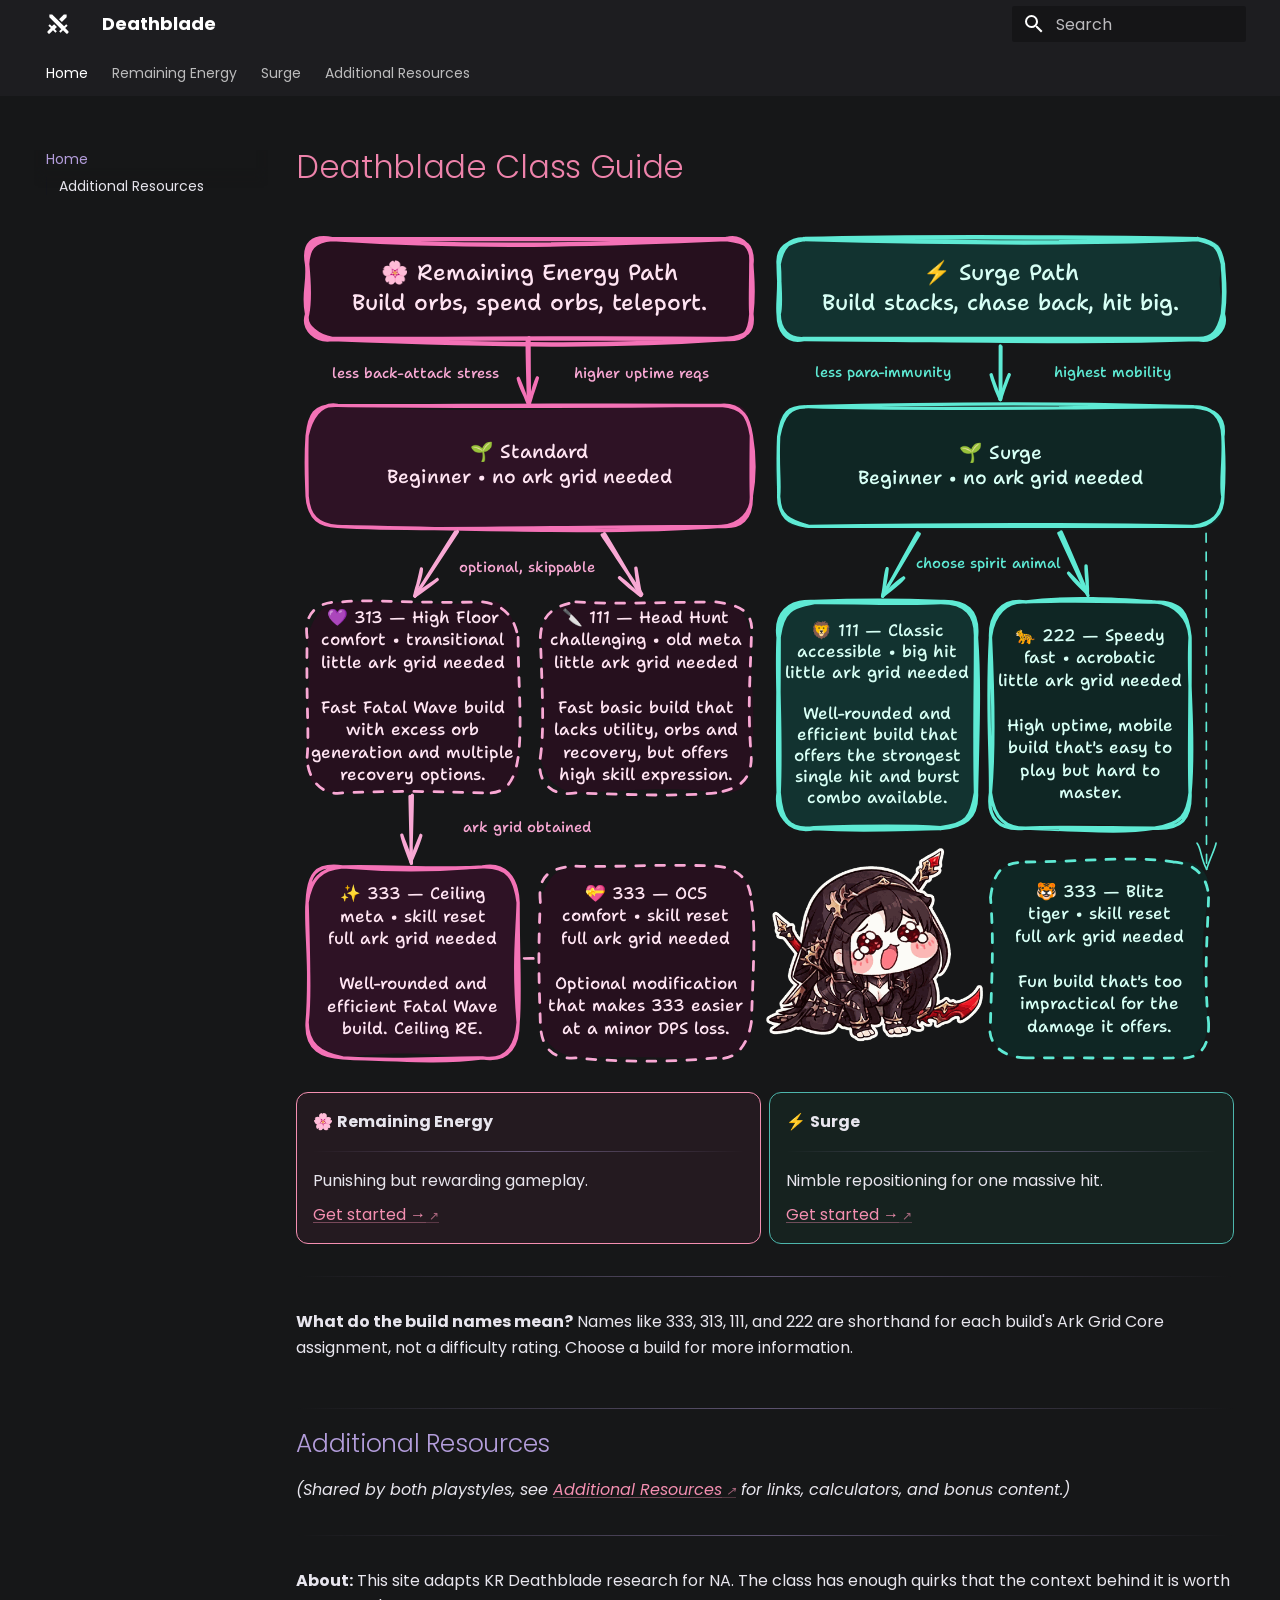
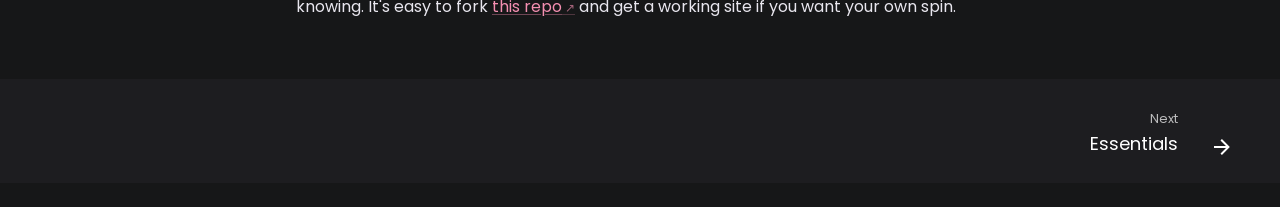
==== index.html @ da0e2918 "Deployed 217fafef with mkdocs" ====
<!doctype html>
<html lang="en" class="no-js">
  <head>
    
      <meta charset="utf-8">
      <meta name="viewport" content="width=device-width,initial-scale=1">
      
        <meta name="description" content="Remaining Energy & Surge Deathblade guides">
      
      
      
        <link rel="canonical" href="https://Henstlly.github.io/deathblade/">
      
      
      
        <link rel="next" href="remaining-energy/essentials/">
      
      
        
      
      
      <link rel="icon" href="assets/favicon.svg">
      <meta name="generator" content="mkdocs-1.6.1, mkdocs-material-9.7.7">
    
    
      
        <title>Deathblade</title>
      
    
    
      <link rel="stylesheet" href="assets/stylesheets/main.ec1eaa64.min.css">
      
        
        <link rel="stylesheet" href="assets/stylesheets/palette.ab4e12ef.min.css">
      
      


    
    
      
    
    
      
        
        
        
        <link rel="stylesheet" href="assets/external/fonts.googleapis.com/css.9a3d0420.css">
        <style>:root{--md-text-font:"Poppins";--md-code-font:"Roboto Mono"}</style>
      
    
    
      <link rel="stylesheet" href="stylesheets/extra.css?v=88">
    
    <script>__md_scope=new URL(".",location),__md_hash=e=>[...e].reduce(((e,_)=>(e<<5)-e+_.charCodeAt(0)),0),__md_get=(e,_=localStorage,t=__md_scope)=>JSON.parse(_.getItem(t.pathname+"."+e)),__md_set=(e,_,t=localStorage,a=__md_scope)=>{try{t.setItem(a.pathname+"."+e,JSON.stringify(_))}catch(e){}}</script>
    
      

    
    
  </head>
  
  
    
    
    
    
    
    <body dir="ltr" data-md-color-scheme="slate" data-md-color-primary="black" data-md-color-accent="pink">
  
    
    <input class="md-toggle" data-md-toggle="drawer" type="checkbox" id="__drawer" autocomplete="off">
    <input class="md-toggle" data-md-toggle="search" type="checkbox" id="__search" autocomplete="off">
    <label class="md-overlay" for="__drawer"></label>
    <div data-md-component="skip">
      
        
        <a href="#deathblade-class-guide" class="md-skip">
          Skip to content
        </a>
      
    </div>
    <div data-md-component="announce">
      
    </div>
    
    
      

<header class="md-header" data-md-component="header">
  <nav class="md-header__inner md-grid" aria-label="Header">
    <a href="." title="Deathblade" class="md-header__button md-logo" aria-label="Deathblade" data-md-component="logo">
      
  
  <svg xmlns="http://www.w3.org/2000/svg" viewBox="0 0 24 24"><path d="m6.2 2.44 11.9 11.9 2.12-2.12 1.41 1.41-2.47 2.47 3.18 3.18c.39.39.39 1.02 0 1.41l-.71.71a.996.996 0 0 1-1.41 0L17 18.23l-2.44 2.47-1.41-1.41 2.12-2.12-11.9-11.9V2.44zM15.89 10l4.74-4.74V2.44H17.8l-4.74 4.74zm-4.95 5-2.83-2.87-2.21 2.21-2.12-2.12-1.41 1.41 2.47 2.47-3.18 3.19a.996.996 0 0 0 0 1.41l.71.71c.39.39 1.02.39 1.41 0L7 18.23l2.44 2.47 1.41-1.41-2.12-2.12z"/></svg>

    </a>
    <label class="md-header__button md-icon" for="__drawer">
      
      <svg xmlns="http://www.w3.org/2000/svg" viewBox="0 0 24 24"><path d="M3 6h18v2H3zm0 5h18v2H3zm0 5h18v2H3z"/></svg>
    </label>
    <div class="md-header__title" data-md-component="header-title">
      <div class="md-header__ellipsis">
        <div class="md-header__topic">
          <span class="md-ellipsis">
            Deathblade
          </span>
        </div>
        <div class="md-header__topic" data-md-component="header-topic">
          <span class="md-ellipsis">
            
              Home
            
          </span>
        </div>
      </div>
    </div>
    
      
    
    
    
    
      
      
        <label class="md-header__button md-icon" for="__search">
          
          <svg xmlns="http://www.w3.org/2000/svg" viewBox="0 0 24 24"><path d="M9.5 3A6.5 6.5 0 0 1 16 9.5c0 1.61-.59 3.09-1.56 4.23l.27.27h.79l5 5-1.5 1.5-5-5v-.79l-.27-.27A6.52 6.52 0 0 1 9.5 16 6.5 6.5 0 0 1 3 9.5 6.5 6.5 0 0 1 9.5 3m0 2C7 5 5 7 5 9.5S7 14 9.5 14 14 12 14 9.5 12 5 9.5 5"/></svg>
        </label>
        <div class="md-search" data-md-component="search" role="dialog">
  <label class="md-search__overlay" for="__search"></label>
  <div class="md-search__inner" role="search">
    <form class="md-search__form" name="search">
      <input type="text" class="md-search__input" name="query" aria-label="Search" placeholder="Search" autocapitalize="off" autocorrect="off" autocomplete="off" spellcheck="false" data-md-component="search-query" required>
      <label class="md-search__icon md-icon" for="__search">
        
        <svg xmlns="http://www.w3.org/2000/svg" viewBox="0 0 24 24"><path d="M9.5 3A6.5 6.5 0 0 1 16 9.5c0 1.61-.59 3.09-1.56 4.23l.27.27h.79l5 5-1.5 1.5-5-5v-.79l-.27-.27A6.52 6.52 0 0 1 9.5 16 6.5 6.5 0 0 1 3 9.5 6.5 6.5 0 0 1 9.5 3m0 2C7 5 5 7 5 9.5S7 14 9.5 14 14 12 14 9.5 12 5 9.5 5"/></svg>
        
        <svg xmlns="http://www.w3.org/2000/svg" viewBox="0 0 24 24"><path d="M20 11v2H8l5.5 5.5-1.42 1.42L4.16 12l7.92-7.92L13.5 5.5 8 11z"/></svg>
      </label>
      <nav class="md-search__options" aria-label="Search">
        
        <button type="reset" class="md-search__icon md-icon" title="Clear" aria-label="Clear" tabindex="-1">
          
          <svg xmlns="http://www.w3.org/2000/svg" viewBox="0 0 24 24"><path d="M19 6.41 17.59 5 12 10.59 6.41 5 5 6.41 10.59 12 5 17.59 6.41 19 12 13.41 17.59 19 19 17.59 13.41 12z"/></svg>
        </button>
      </nav>
      
        <div class="md-search__suggest" data-md-component="search-suggest"></div>
      
    </form>
    <div class="md-search__output">
      <div class="md-search__scrollwrap" tabindex="0" data-md-scrollfix>
        <div class="md-search-result" data-md-component="search-result">
          <div class="md-search-result__meta">
            Initializing search
          </div>
          <ol class="md-search-result__list" role="presentation"></ol>
        </div>
      </div>
    </div>
  </div>
</div>
      
    
    
  </nav>
  
</header>
    
    <div class="md-container" data-md-component="container">
      
      
        
          
            
<nav class="md-tabs" aria-label="Tabs" data-md-component="tabs">
  <div class="md-grid">
    <ul class="md-tabs__list">
      
        
  
  
  
    
  
  
    <li class="md-tabs__item md-tabs__item--active">
      <a href="." class="md-tabs__link">
        
  
  
    
  
  Home

      </a>
    </li>
  

      
        
  
  
  
  
    
    
      <li class="md-tabs__item">
        <a href="remaining-energy/essentials/" class="md-tabs__link">
          
  
  
    
  
  Remaining Energy

        </a>
      </li>
    
  

      
        
  
  
  
  
    
    
      <li class="md-tabs__item">
        <a href="surge/essentials/" class="md-tabs__link">
          
  
  
    
  
  Surge

        </a>
      </li>
    
  

      
        
  
  
  
  
    <li class="md-tabs__item">
      <a href="resources/" class="md-tabs__link">
        
  
  
    
  
  Additional Resources

      </a>
    </li>
  

      
    </ul>
  </div>
</nav>
          
        
      
      <main class="md-main" data-md-component="main">
        <div class="md-main__inner md-grid">
          
            
              
              <div class="md-sidebar md-sidebar--primary" data-md-component="sidebar" data-md-type="navigation" >
                <div class="md-sidebar__scrollwrap">
                  <div class="md-sidebar__inner">
                    


  


  

<nav class="md-nav md-nav--primary md-nav--lifted md-nav--integrated" aria-label="Navigation" data-md-level="0">
  <label class="md-nav__title" for="__drawer">
    <a href="." title="Deathblade" class="md-nav__button md-logo" aria-label="Deathblade" data-md-component="logo">
      
  
  <svg xmlns="http://www.w3.org/2000/svg" viewBox="0 0 24 24"><path d="m6.2 2.44 11.9 11.9 2.12-2.12 1.41 1.41-2.47 2.47 3.18 3.18c.39.39.39 1.02 0 1.41l-.71.71a.996.996 0 0 1-1.41 0L17 18.23l-2.44 2.47-1.41-1.41 2.12-2.12-11.9-11.9V2.44zM15.89 10l4.74-4.74V2.44H17.8l-4.74 4.74zm-4.95 5-2.83-2.87-2.21 2.21-2.12-2.12-1.41 1.41 2.47 2.47-3.18 3.19a.996.996 0 0 0 0 1.41l.71.71c.39.39 1.02.39 1.41 0L7 18.23l2.44 2.47 1.41-1.41-2.12-2.12z"/></svg>

    </a>
    Deathblade
  </label>
  
  <ul class="md-nav__list" data-md-scrollfix>
    
      
      
  
  
    
  
  
  
    <li class="md-nav__item md-nav__item--active">
      
      <input class="md-nav__toggle md-toggle" type="checkbox" id="__toc">
      
      
        
      
      
        <label class="md-nav__link md-nav__link--active" for="__toc">
          
  
  
  <span class="md-ellipsis">
    
  
    Home
  

    
  </span>
  
  

          <span class="md-nav__icon md-icon"></span>
        </label>
      
      <a href="." class="md-nav__link md-nav__link--active">
        
  
  
  <span class="md-ellipsis">
    
  
    Home
  

    
  </span>
  
  

      </a>
      
        

<nav class="md-nav md-nav--secondary" aria-label="Table of contents">
  
  
  
    
  
  
    <label class="md-nav__title" for="__toc">
      <span class="md-nav__icon md-icon"></span>
      Table of contents
    </label>
    <ul class="md-nav__list" data-md-component="toc" data-md-scrollfix>
      
        <li class="md-nav__item">
  <a href="#additional-resources" class="md-nav__link">
    <span class="md-ellipsis">
      
        Additional Resources
      
    </span>
  </a>
  
</li>
      
    </ul>
  
</nav>
      
    </li>
  

    
      
      
  
  
  
  
    
    
      
        
      
        
      
        
      
        
      
        
      
        
      
    
    
    
      
      
        
      
    
    
    <li class="md-nav__item md-nav__item--nested">
      
        
        
        <input class="md-nav__toggle md-toggle " type="checkbox" id="__nav_2" >
        
          
          <label class="md-nav__link" for="__nav_2" id="__nav_2_label" tabindex="0">
            
  
  
  <span class="md-ellipsis">
    
  
    Remaining Energy
  

    
  </span>
  
  

            <span class="md-nav__icon md-icon"></span>
          </label>
        
        <nav class="md-nav" data-md-level="1" aria-labelledby="__nav_2_label" aria-expanded="false">
          <label class="md-nav__title" for="__nav_2">
            <span class="md-nav__icon md-icon"></span>
            
  
    Remaining Energy
  

          </label>
          <ul class="md-nav__list" data-md-scrollfix>
            
              
                
  
  
  
  
    <li class="md-nav__item">
      <a href="remaining-energy/essentials/" class="md-nav__link">
        
  
  
  <span class="md-ellipsis">
    
  
    Essentials
  

    
  </span>
  
  

      </a>
    </li>
  

              
            
              
                
  
  
  
  
    <li class="md-nav__item">
      <a href="remaining-energy/pre-ark-grid/" class="md-nav__link">
        
  
  
  <span class="md-ellipsis">
    
  
    Pre-Ark Grid
  

    
  </span>
  
  

      </a>
    </li>
  

              
            
              
                
  
  
  
  
    <li class="md-nav__item">
      <a href="remaining-energy/standard/" class="md-nav__link">
        
  
  
  <span class="md-ellipsis">
    
  
    Standard
  

    
  </span>
  
  

      </a>
    </li>
  

              
            
              
                
  
  
  
  
    <li class="md-nav__item">
      <a href="remaining-energy/111-head-hunt/" class="md-nav__link">
        
  
  
  <span class="md-ellipsis">
    
  
    111 Head Hunt
  

    
  </span>
  
  

      </a>
    </li>
  

              
            
              
                
  
  
  
  
    <li class="md-nav__item">
      <a href="remaining-energy/313-high-floor/" class="md-nav__link">
        
  
  
  <span class="md-ellipsis">
    
  
    313 High Floor
  

    
  </span>
  
  

      </a>
    </li>
  

              
            
              
                
  
  
  
  
    <li class="md-nav__item">
      <a href="remaining-energy/333-ceiling/" class="md-nav__link">
        
  
  
  <span class="md-ellipsis">
    
  
    333 Ceiling ★
  

    
  </span>
  
  

      </a>
    </li>
  

              
            
          </ul>
        </nav>
      
    </li>
  

    
      
      
  
  
  
  
    
    
      
        
      
        
      
        
      
        
      
        
      
    
    
    
      
      
        
      
    
    
    <li class="md-nav__item md-nav__item--nested">
      
        
        
        <input class="md-nav__toggle md-toggle " type="checkbox" id="__nav_3" >
        
          
          <label class="md-nav__link" for="__nav_3" id="__nav_3_label" tabindex="0">
            
  
  
  <span class="md-ellipsis">
    
  
    Surge
  

    
  </span>
  
  

            <span class="md-nav__icon md-icon"></span>
          </label>
        
        <nav class="md-nav" data-md-level="1" aria-labelledby="__nav_3_label" aria-expanded="false">
          <label class="md-nav__title" for="__nav_3">
            <span class="md-nav__icon md-icon"></span>
            
  
    Surge
  

          </label>
          <ul class="md-nav__list" data-md-scrollfix>
            
              
                
  
  
  
  
    <li class="md-nav__item">
      <a href="surge/essentials/" class="md-nav__link">
        
  
  
  <span class="md-ellipsis">
    
  
    Essentials
  

    
  </span>
  
  

      </a>
    </li>
  

              
            
              
                
  
  
  
  
    <li class="md-nav__item">
      <a href="surge/pre-ark-grid/" class="md-nav__link">
        
  
  
  <span class="md-ellipsis">
    
  
    Pre-Ark Grid
  

    
  </span>
  
  

      </a>
    </li>
  

              
            
              
                
  
  
  
  
    <li class="md-nav__item">
      <a href="surge/111-classic/" class="md-nav__link">
        
  
  
  <span class="md-ellipsis">
    
  
    111 Classic
  

    
  </span>
  
  

      </a>
    </li>
  

              
            
              
                
  
  
  
  
    <li class="md-nav__item">
      <a href="surge/222-speedy/" class="md-nav__link">
        
  
  
  <span class="md-ellipsis">
    
  
    222 Speedy
  

    
  </span>
  
  

      </a>
    </li>
  

              
            
              
                
  
  
  
  
    <li class="md-nav__item">
      <a href="surge/333-blitz/" class="md-nav__link">
        
  
  
  <span class="md-ellipsis">
    
  
    333 Blitz
  

    
  </span>
  
  

      </a>
    </li>
  

              
            
          </ul>
        </nav>
      
    </li>
  

    
      
      
  
  
  
  
    <li class="md-nav__item">
      <a href="resources/" class="md-nav__link">
        
  
  
  <span class="md-ellipsis">
    
  
    Additional Resources
  

    
  </span>
  
  

      </a>
    </li>
  

    
  </ul>
</nav>
                  </div>
                </div>
              </div>
            
            
          
          
            <div class="md-content" data-md-component="content">
              
              <article class="md-content__inner md-typeset">
                
                  



<h1 id="deathblade-class-guide">Deathblade Class Guide<a class="headerlink" href="#deathblade-class-guide" title="Permanent link">&para;</a></h1>
<p><img alt="Deathblade path flowchart" src="assets/shared/flowchart-deathblade-paths.svg" /></p>
<div class="grid cards">
<ul>
<li>
<p>🌸 <strong>Remaining Energy</strong></p>
<hr />
<p>Punishing but rewarding gameplay.</p>
<p><a href="remaining-energy/essentials/">Get started →</a></p>
</li>
<li>
<p>⚡ <strong>Surge</strong></p>
<hr />
<p>Nimble repositioning for one massive hit.</p>
<p><a href="surge/essentials/">Get started →</a></p>
</li>
</ul>
</div>
<hr />
<p><strong>What do the build names mean?</strong> Names like 333, 313, 111, and 222 are shorthand for each build's Ark Grid Core assignment, not a difficulty rating. Choose a build for more information.</p>
<h2 id="additional-resources">Additional Resources<a class="headerlink" href="#additional-resources" title="Permanent link">&para;</a></h2>
<p><em>(Shared by both playstyles, see <a href="resources/">Additional Resources</a> for links, calculators, and bonus content.)</em></p>
<hr />
<p><strong>About:</strong> This site adapts KR Deathblade research for NA. The class has enough quirks that the context behind it is worth knowing. It's easy to fork <a href="https://github.com/interlockme/deathblade">this repo</a> and get a working site if you want your own spin.</p>












                
              </article>
            </div>
          
          
<script>var target=document.getElementById(location.hash.slice(1));target&&target.name&&(target.checked=target.name.startsWith("__tabbed_"))</script>
        </div>
        
          <button type="button" class="md-top md-icon" data-md-component="top" hidden>
  
  <svg xmlns="http://www.w3.org/2000/svg" viewBox="0 0 24 24"><path d="M13 20h-2V8l-5.5 5.5-1.42-1.42L12 4.16l7.92 7.92-1.42 1.42L13 8z"/></svg>
  Back to top
</button>
        
      </main>
      
        <footer class="md-footer">
  
    
      
      <nav class="md-footer__inner md-grid" aria-label="Footer" >
        
        
          
          <a href="remaining-energy/essentials/" class="md-footer__link md-footer__link--next" aria-label="Next: Essentials">
            <div class="md-footer__title">
              <span class="md-footer__direction">
                Next
              </span>
              <div class="md-ellipsis">
                Essentials
              </div>
            </div>
            <div class="md-footer__button md-icon">
              
              <svg xmlns="http://www.w3.org/2000/svg" viewBox="0 0 24 24"><path d="M4 11v2h12l-5.5 5.5 1.42 1.42L19.84 12l-7.92-7.92L10.5 5.5 16 11z"/></svg>
            </div>
          </a>
        
      </nav>
    
  
  <div class="md-footer-meta md-typeset">
    <div class="md-footer-meta__inner md-grid">
      <div class="md-copyright">
  
  
</div>
      
    </div>
  </div>
</footer>
      
    </div>
    <div class="md-dialog" data-md-component="dialog">
      <div class="md-dialog__inner md-typeset"></div>
    </div>
    
      <div class="md-progress" data-md-component="progress" role="progressbar"></div>
    
    
    
      
      
      <script id="__config" type="application/json">{"annotate": null, "base": ".", "features": ["navigation.instant", "navigation.instant.progress", "navigation.instant.prefetch", "navigation.footer", "navigation.tabs", "navigation.sections", "navigation.top", "navigation.indexes", "navigation.tracking", "toc.integrate", "toc.follow", "content.code.copy", "search.suggest", "search.highlight"], "search": "assets/javascripts/workers/search.2c215733.min.js", "tags": null, "translations": {"clipboard.copied": "Copied to clipboard", "clipboard.copy": "Copy to clipboard", "search.result.more.one": "1 more on this page", "search.result.more.other": "# more on this page", "search.result.none": "No matching documents", "search.result.one": "1 matching document", "search.result.other": "# matching documents", "search.result.placeholder": "Type to start searching", "search.result.term.missing": "Missing", "select.version": "Select version"}, "version": null}</script>
    
    
      <script src="assets/javascripts/bundle.d7400e89.min.js"></script>
      
        <script src="javascripts/site-utils.js?v=10"></script>
      
        <script src="javascripts/lazy-calculators.js?v=16"></script>
      
        <script src="javascripts/extra.js?v=2"></script>
      
        <script src="javascripts/build-data.js?v=4"></script>
      
        <script src="javascripts/build-stats-badge.js?v=1"></script>
      
        <script src="javascripts/skill-data.js?v=11"></script>
      
        <script src="javascripts/skill-names.js?v=6"></script>
      
        <script src="javascripts/rune-data.js?v=1"></script>
      
        <script src="javascripts/skill-setup.js?v=8"></script>
      
        <script src="javascripts/essentials-table.js?v=5"></script>
      
        <script src="javascripts/core-options-data.js?v=5"></script>
      
        <script src="javascripts/ark-core-badge.js?v=8"></script>
      
        <script src="javascripts/ap-node-names.js?v=5"></script>
      
        <script src="javascripts/ap-node-effects.js?v=4"></script>
      
        <script src="javascripts/ark-passive-tree.js?v=7"></script>
      
        <script src="javascripts/gem-priority.js?v=6"></script>
      
        <script src="javascripts/pentagon-badge.js?v=4"></script>
      
        <script src="javascripts/rotation-line.js?v=14"></script>
      
        <script src="javascripts/skill-tooltip.js?v=14"></script>
      
        <script src="javascripts/ark-passive-tooltip.js?v=4"></script>
      
        <script src="javascripts/rune-tooltip.js?v=6"></script>
      
        <script src="javascripts/glossary-data.js?v=4"></script>
      
        <script src="javascripts/glossary-tooltip.js?v=1"></script>
      
        <script src="javascripts/rotation-practice.js?v=8"></script>
      
        <script src="javascripts/dps-chart.js?v=8"></script>
      
        <script src="javascripts/gem-dps-tooltip.js?v=11"></script>
      
        <script src="javascripts/build-compare.js?v=7"></script>
      
        <script src="javascripts/last-updated.js?v=3"></script>
      
        <script src="javascripts/image-lightbox.js?v=1"></script>
      
    
  </body>
</html>
---- assets/stylesheets/main.ec1eaa64.min.css ----
@charset "UTF-8";html{-webkit-text-size-adjust:none;-moz-text-size-adjust:none;text-size-adjust:none;box-sizing:border-box}*,:after,:before{box-sizing:inherit}@media (prefers-reduced-motion){*,:after,:before{transition:none!important}}body{margin:0}a,button,input,label{-webkit-tap-highlight-color:transparent}a{color:inherit;text-decoration:none}hr{border:0;box-sizing:initial;display:block;height:.05rem;overflow:visible;padding:0}small{font-size:80%}sub,sup{line-height:1em}img{border-style:none}table{border-collapse:initial;border-spacing:0}td,th{font-weight:400;vertical-align:top}button{background:#0000;border:0;font-family:inherit;font-size:inherit;margin:0;padding:0}input{border:0;outline:none}:root{--md-primary-fg-color:#4051b5;--md-primary-fg-color--light:#5d6cc0;--md-primary-fg-color--dark:#303fa1;--md-primary-bg-color:#fff;--md-primary-bg-color--light:#ffffffb3;--md-accent-fg-color:#526cfe;--md-accent-fg-color--transparent:#526cfe1a;--md-accent-bg-color:#fff;--md-accent-bg-color--light:#ffffffb3}[data-md-color-scheme=default]{color-scheme:light}[data-md-color-scheme=default] img[src$="#gh-dark-mode-only"],[data-md-color-scheme=default] img[src$="#only-dark"]{display:none}:root,[data-md-color-scheme=default]{--md-hue:225deg;--md-default-fg-color:#000000de;--md-default-fg-color--light:#0000008a;--md-default-fg-color--lighter:#00000052;--md-default-fg-color--lightest:#00000012;--md-default-bg-color:#fff;--md-default-bg-color--light:#ffffffb3;--md-default-bg-color--lighter:#ffffff4d;--md-default-bg-color--lightest:#ffffff1f;--md-code-fg-color:#36464e;--md-code-bg-color:#f5f5f5;--md-code-bg-color--light:#f5f5f5b3;--md-code-bg-color--lighter:#f5f5f54d;--md-code-hl-color:#4287ff;--md-code-hl-color--light:#4287ff1a;--md-code-hl-number-color:#d52a2a;--md-code-hl-special-color:#db1457;--md-code-hl-function-color:#a846b9;--md-code-hl-constant-color:#6e59d9;--md-code-hl-keyword-color:#3f6ec6;--md-code-hl-string-color:#1c7d4d;--md-code-hl-name-color:var(--md-code-fg-color);--md-code-hl-operator-color:var(--md-default-fg-color--light);--md-code-hl-punctuation-color:var(--md-default-fg-color--light);--md-code-hl-comment-color:var(--md-default-fg-color--light);--md-code-hl-generic-color:var(--md-default-fg-color--light);--md-code-hl-variable-color:var(--md-default-fg-color--light);--md-typeset-color:var(--md-default-fg-color);--md-typeset-a-color:var(--md-primary-fg-color);--md-typeset-del-color:#f5503d26;--md-typeset-ins-color:#0bd57026;--md-typeset-kbd-color:#fafafa;--md-typeset-kbd-accent-color:#fff;--md-typeset-kbd-border-color:#b8b8b8;--md-typeset-mark-color:#ffff0080;--md-typeset-table-color:#0000001f;--md-typeset-table-color--light:rgba(0,0,0,.035);--md-admonition-fg-color:var(--md-default-fg-color);--md-admonition-bg-color:var(--md-default-bg-color);--md-warning-fg-color:#000000de;--md-warning-bg-color:#ff9;--md-footer-fg-color:#fff;--md-footer-fg-color--light:#ffffffb3;--md-footer-fg-color--lighter:#ffffff73;--md-footer-bg-color:#000000de;--md-footer-bg-color--dark:#00000052;--md-shadow-z1:0 0.2rem 0.5rem #0000000d,0 0 0.05rem #0000001a;--md-shadow-z2:0 0.2rem 0.5rem #0000001a,0 0 0.05rem #00000040;--md-shadow-z3:0 0.2rem 0.5rem #0003,0 0 0.05rem #00000059}.md-icon svg{fill:currentcolor;display:block;height:1.2rem;width:1.2rem}body{-webkit-font-smoothing:antialiased;-moz-osx-font-smoothing:grayscale;--md-text-font-family:var(--md-text-font,_),-apple-system,BlinkMacSystemFont,Helvetica,Arial,sans-serif;--md-code-font-family:var(--md-code-font,_),SFMono-Regular,Consolas,Menlo,monospace}aside,body,input{font-feature-settings:"kern","liga";color:var(--md-typeset-color);font-family:var(--md-text-font-family)}code,kbd,pre{font-feature-settings:"kern";font-family:var(--md-code-font-family)}:root{--md-typeset-table-sort-icon:url('data:image/svg+xml;charset=utf-8,<svg xmlns="http://www.w3.org/2000/svg" viewBox="0 0 24 24"><path d="m18 21-4-4h3V7h-3l4-4 4 4h-3v10h3M2 19v-2h10v2M2 13v-2h7v2M2 7V5h4v2z"/></svg>');--md-typeset-table-sort-icon--asc:url('data:image/svg+xml;charset=utf-8,<svg xmlns="http://www.w3.org/2000/svg" viewBox="0 0 24 24"><path d="M19 17h3l-4 4-4-4h3V3h2M2 17h10v2H2M6 5v2H2V5m0 6h7v2H2z"/></svg>');--md-typeset-table-sort-icon--desc:url('data:image/svg+xml;charset=utf-8,<svg xmlns="http://www.w3.org/2000/svg" viewBox="0 0 24 24"><path d="M19 7h3l-4-4-4 4h3v14h2M2 17h10v2H2M6 5v2H2V5m0 6h7v2H2z"/></svg>')}.md-typeset{-webkit-print-color-adjust:exact;color-adjust:exact;font-size:.8rem;line-height:1.6;overflow-wrap:break-word}@media print{.md-typeset{font-size:.68rem}}.md-typeset blockquote,.md-typeset dl,.md-typeset figure,.md-typeset ol,.md-typeset pre,.md-typeset ul{margin-bottom:1em;margin-top:1em}.md-typeset h1{color:var(--md-default-fg-color--light);font-size:2em;line-height:1.3;margin:0 0 1.25em}.md-typeset h1,.md-typeset h2{font-weight:300;letter-spacing:-.01em}.md-typeset h2{font-size:1.5625em;line-height:1.4;margin:1.6em 0 .64em}.md-typeset h3{font-size:1.25em;font-weight:400;letter-spacing:-.01em;line-height:1.5;margin:1.6em 0 .8em}.md-typeset h2+h3{margin-top:.8em}.md-typeset h4{font-weight:700;letter-spacing:-.01em;margin:1em 0}.md-typeset h5,.md-typeset h6{color:var(--md-default-fg-color--light);font-size:.8em;font-weight:700;letter-spacing:-.01em;margin:1.25em 0}.md-typeset h5{text-transform:uppercase}.md-typeset h5 code{text-transform:none}.md-typeset hr{border-bottom:.05rem solid var(--md-default-fg-color--lightest);display:flow-root;margin:1.5em 0}.md-typeset a{color:var(--md-typeset-a-color);word-break:break-word}.md-typeset a,.md-typeset a:before{transition:color 125ms}.md-typeset a:focus,.md-typeset a:hover{color:var(--md-accent-fg-color)}.md-typeset a:focus code,.md-typeset a:hover code{background-color:var(--md-accent-fg-color--transparent);color:var(--md-accent-fg-color)}.md-typeset a code{color:var(--md-typeset-a-color)}.md-typeset a.focus-visible{outline-color:var(--md-accent-fg-color);outline-offset:.2rem}.md-typeset code,.md-typeset kbd,.md-typeset pre{color:var(--md-code-fg-color);direction:ltr;font-variant-ligatures:none;transition:background-color 125ms}@media print{.md-typeset code,.md-typeset kbd,.md-typeset pre{white-space:pre-wrap}}.md-typeset code{background-color:var(--md-code-bg-color);border-radius:.1rem;-webkit-box-decoration-break:clone;box-decoration-break:clone;font-size:.85em;padding:0 .2941176471em;transition:color 125ms,background-color 125ms;word-break:break-word}.md-typeset code:not(.focus-visible){-webkit-tap-highlight-color:transparent;outline:none}.md-typeset pre{display:flow-root;line-height:1.4;position:relative}.md-typeset pre>code{-webkit-box-decoration-break:slice;box-decoration-break:slice;box-shadow:none;display:block;margin:0;outline-color:var(--md-accent-fg-color);overflow:auto;padding:.7720588235em 1.1764705882em;scrollbar-color:var(--md-default-fg-color--lighter) #0000;scrollbar-width:thin;touch-action:auto;word-break:normal}.md-typeset pre>code:hover{scrollbar-color:var(--md-accent-fg-color) #0000}.md-typeset pre>code::-webkit-scrollbar{height:.2rem;width:.2rem}.md-typeset pre>code::-webkit-scrollbar-thumb{background-color:var(--md-default-fg-color--lighter)}.md-typeset pre>code::-webkit-scrollbar-thumb:hover{background-color:var(--md-accent-fg-color)}.md-typeset kbd{background-color:var(--md-typeset-kbd-color);border-radius:.1rem;box-shadow:0 .1rem 0 .05rem var(--md-typeset-kbd-border-color),0 .1rem 0 var(--md-typeset-kbd-border-color),0 -.1rem .2rem var(--md-typeset-kbd-accent-color) inset;color:var(--md-default-fg-color);display:inline-block;font-size:.75em;padding:0 .6666666667em;vertical-align:text-top;word-break:break-word}.md-typeset mark{background-color:var(--md-typeset-mark-color);-webkit-box-decoration-break:clone;box-decoration-break:clone;color:inherit;word-break:break-word}.md-typeset abbr{cursor:help;text-decoration:none}.md-typeset [data-preview],.md-typeset abbr{border-bottom:.05rem dotted var(--md-default-fg-color--light)}.md-typeset small{opacity:.75}[dir=ltr] .md-typeset sub,[dir=ltr] .md-typeset sup{margin-left:.078125em}[dir=rtl] .md-typeset sub,[dir=rtl] .md-typeset sup{margin-right:.078125em}[dir=ltr] .md-typeset blockquote{padding-left:.6rem}[dir=rtl] .md-typeset blockquote{padding-right:.6rem}[dir=ltr] .md-typeset blockquote{border-left:.2rem solid var(--md-default-fg-color--lighter)}[dir=rtl] .md-typeset blockquote{border-right:.2rem solid var(--md-default-fg-color--lighter)}.md-typeset blockquote{color:var(--md-default-fg-color--light);margin-left:0;margin-right:0}.md-typeset ul{list-style-type:disc}.md-typeset ul[type]{list-style-type:revert-layer}[dir=ltr] .md-typeset ol,[dir=ltr] .md-typeset ul{margin-left:.625em}[dir=rtl] .md-typeset ol,[dir=rtl] .md-typeset ul{margin-right:.625em}.md-typeset ol,.md-typeset ul{padding:0}.md-typeset ol:not([hidden]),.md-typeset ul:not([hidden]){display:flow-root}.md-typeset ol ol,.md-typeset ul ol{list-style-type:lower-alpha}.md-typeset ol ol ol,.md-typeset ul ol ol{list-style-type:lower-roman}.md-typeset ol ol ol ol,.md-typeset ul ol ol ol{list-style-type:upper-alpha}.md-typeset ol ol ol ol ol,.md-typeset ul ol ol ol ol{list-style-type:upper-roman}.md-typeset ol[type],.md-typeset ul[type]{list-style-type:revert-layer}[dir=ltr] .md-typeset ol li,[dir=ltr] .md-typeset ul li{margin-left:1.25em}[dir=rtl] .md-typeset ol li,[dir=rtl] .md-typeset ul li{margin-right:1.25em}.md-typeset ol li,.md-typeset ul li{margin-bottom:.5em}.md-typeset ol li blockquote,.md-typeset ol li p,.md-typeset ul li blockquote,.md-typeset ul li p{margin:.5em 0}.md-typeset ol li:last-child,.md-typeset ul li:last-child{margin-bottom:0}[dir=ltr] .md-typeset ol li ol,[dir=ltr] .md-typeset ol li ul,[dir=ltr] .md-typeset ul li ol,[dir=ltr] .md-typeset ul li ul{margin-left:.625em}[dir=rtl] .md-typeset ol li ol,[dir=rtl] .md-typeset ol li ul,[dir=rtl] .md-typeset ul li ol,[dir=rtl] .md-typeset ul li ul{margin-right:.625em}.md-typeset ol li ol,.md-typeset ol li ul,.md-typeset ul li ol,.md-typeset ul li ul{margin-bottom:.5em;margin-top:.5em}[dir=ltr] .md-typeset dd{margin-left:1.875em}[dir=rtl] .md-typeset dd{margin-right:1.875em}.md-typeset dd{margin-bottom:1.5em;margin-top:1em}.md-typeset img,.md-typeset svg,.md-typeset video{height:auto;max-width:100%}.md-typeset img[align=left]{margin:1em 1em 1em 0}.md-typeset img[align=right]{margin:1em 0 1em 1em}.md-typeset img[align]:only-child{margin-top:0}.md-typeset figure{display:flow-root;margin:1em auto;max-width:100%;text-align:center;width:fit-content}.md-typeset figure img{display:block;margin:0 auto}.md-typeset figcaption{font-style:italic;margin:1em auto;max-width:24rem}.md-typeset iframe{max-width:100%}.md-typeset table:not([class]){background-color:var(--md-default-bg-color);border:.05rem solid var(--md-typeset-table-color);border-radius:.1rem;display:inline-block;font-size:.64rem;max-width:100%;overflow:auto;touch-action:auto}@media print{.md-typeset table:not([class]){display:table}}.md-typeset table:not([class])+*{margin-top:1.5em}.md-typeset table:not([class]) td>:first-child,.md-typeset table:not([class]) th>:first-child{margin-top:0}.md-typeset table:not([class]) td>:last-child,.md-typeset table:not([class]) th>:last-child{margin-bottom:0}.md-typeset table:not([class]) td:not([align]),.md-typeset table:not([class]) th:not([align]){text-align:left}[dir=rtl] .md-typeset table:not([class]) td:not([align]),[dir=rtl] .md-typeset table:not([class]) th:not([align]){text-align:right}.md-typeset table:not([class]) th{font-weight:700;min-width:5rem;padding:.9375em 1.25em;vertical-align:top}.md-typeset table:not([class]) td{border-top:.05rem solid var(--md-typeset-table-color);padding:.9375em 1.25em;vertical-align:top}.md-typeset table:not([class]) tbody tr{transition:background-color 125ms}.md-typeset table:not([class]) tbody tr:hover{background-color:var(--md-typeset-table-color--light);box-shadow:0 .05rem 0 var(--md-default-bg-color) inset}.md-typeset table:not([class]) a{word-break:normal}.md-typeset table th[role=columnheader]{cursor:pointer}[dir=ltr] .md-typeset table th[role=columnheader]:after{margin-left:.5em}[dir=rtl] .md-typeset table th[role=columnheader]:after{margin-right:.5em}.md-typeset table th[role=columnheader]:after{content:"";display:inline-block;height:1.2em;-webkit-mask-image:var(--md-typeset-table-sort-icon);mask-image:var(--md-typeset-table-sort-icon);-webkit-mask-repeat:no-repeat;mask-repeat:no-repeat;-webkit-mask-size:contain;mask-size:contain;transition:background-color 125ms;vertical-align:text-bottom;width:1.2em}.md-typeset table th[role=columnheader]:hover:after{background-color:var(--md-default-fg-color--lighter)}.md-typeset table th[role=columnheader][aria-sort=ascending]:after{background-color:var(--md-default-fg-color--light);-webkit-mask-image:var(--md-typeset-table-sort-icon--asc);mask-image:var(--md-typeset-table-sort-icon--asc)}.md-typeset table th[role=columnheader][aria-sort=descending]:after{background-color:var(--md-default-fg-color--light);-webkit-mask-image:var(--md-typeset-table-sort-icon--desc);mask-image:var(--md-typeset-table-sort-icon--desc)}.md-typeset__scrollwrap{margin:1em -.8rem;overflow-x:auto;touch-action:auto}.md-typeset__table{display:inline-block;margin-bottom:.5em;padding:0 .8rem}@media print{.md-typeset__table{display:block}}html .md-typeset__table table{display:table;margin:0;overflow:hidden;width:100%}@media screen and (max-width:44.984375em){.md-content__inner>pre{margin:1em -.8rem}.md-content__inner>pre code{border-radius:0}}.md-typeset .md-author{border-radius:100%;display:block;flex-shrink:0;height:1.6rem;overflow:hidden;position:relative;transition:color 125ms,transform 125ms;width:1.6rem}.md-typeset .md-author img{display:block}.md-typeset .md-author--more{background:var(--md-default-fg-color--lightest);color:var(--md-default-fg-color--lighter);font-size:.6rem;font-weight:700;line-height:1.6rem;text-align:center}.md-typeset .md-author--long{height:2.4rem;width:2.4rem}.md-typeset a.md-author{transform:scale(1)}.md-typeset a.md-author img{border-radius:100%;filter:grayscale(100%) opacity(75%);transition:filter 125ms}.md-typeset a.md-author:focus,.md-typeset a.md-author:hover{transform:scale(1.1);z-index:1}.md-typeset a.md-author:focus img,.md-typeset a.md-author:hover img{filter:grayscale(0)}.md-banner{background-color:var(--md-footer-bg-color);color:var(--md-footer-fg-color);overflow:auto}@media print{.md-banner{display:none}}.md-banner--warning{background-color:var(--md-warning-bg-color);color:var(--md-warning-fg-color)}.md-banner__inner{font-size:.7rem;margin:.6rem auto;padding:0 .8rem}[dir=ltr] .md-banner__button{float:right}[dir=rtl] .md-banner__button{float:left}.md-banner__button{color:inherit;cursor:pointer;transition:opacity .25s}.no-js .md-banner__button{display:none}.md-banner__button:hover{opacity:.7}html{font-size:125%;height:100%;overflow-x:hidden}@media screen and (min-width:100em){html{font-size:137.5%}}@media screen and (min-width:125em){html{font-size:150%}}body{background-color:var(--md-default-bg-color);display:flex;flex-direction:column;font-size:.5rem;min-height:100%;position:relative;width:100%}@media print{body{display:block}}@media screen and (max-width:59.984375em){body[data-md-scrolllock]{position:fixed}}.md-grid{margin-left:auto;margin-right:auto;max-width:61rem}.md-container{display:flex;flex-direction:column;flex-grow:1}@media print{.md-container{display:block}}.md-main{flex-grow:1}.md-main__inner{display:flex;height:100%;margin-top:1.5rem}.md-ellipsis{overflow:hidden;text-overflow:ellipsis}.md-toggle{display:none}.md-option{height:0;opacity:0;position:absolute;width:0}.md-option:checked+label:not([hidden]){display:block}.md-option.focus-visible+label{outline-color:var(--md-accent-fg-color);outline-style:auto}.md-skip{background-color:var(--md-default-fg-color);border-radius:.1rem;color:var(--md-default-bg-color);font-size:.64rem;margin:.5rem;opacity:0;outline-color:var(--md-accent-fg-color);padding:.3rem .5rem;position:fixed;transform:translateY(.4rem);z-index:-1}.md-skip:focus{opacity:1;transform:translateY(0);transition:transform .25s cubic-bezier(.4,0,.2,1),opacity 175ms 75ms;z-index:10}@page{margin:25mm}:root{--md-clipboard-icon:url('data:image/svg+xml;charset=utf-8,<svg xmlns="http://www.w3.org/2000/svg" viewBox="0 0 24 24"><path d="M19 21H8V7h11m0-2H8a2 2 0 0 0-2 2v14a2 2 0 0 0 2 2h11a2 2 0 0 0 2-2V7a2 2 0 0 0-2-2m-3-4H4a2 2 0 0 0-2 2v14h2V3h12z"/></svg>')}.md-clipboard{border-radius:.1rem;color:var(--md-default-fg-color--lightest);cursor:pointer;height:1.5em;outline-color:var(--md-accent-fg-color);outline-offset:.1rem;transition:color .25s;width:1.5em;z-index:1}@media print{.md-clipboard{display:none}}.md-clipboard:not(.focus-visible){-webkit-tap-highlight-color:transparent;outline:none}:hover>.md-clipboard{color:var(--md-default-fg-color--light)}.md-clipboard:focus,.md-clipboard:hover{color:var(--md-accent-fg-color)}.md-clipboard:after{background-color:currentcolor;content:"";display:block;height:1.125em;margin:0 auto;-webkit-mask-image:var(--md-clipboard-icon);mask-image:var(--md-clipboard-icon);-webkit-mask-position:center;mask-position:center;-webkit-mask-repeat:no-repeat;mask-repeat:no-repeat;-webkit-mask-size:contain;mask-size:contain;width:1.125em}.md-clipboard--inline{cursor:pointer}.md-clipboard--inline code{transition:color .25s,background-color .25s}.md-clipboard--inline:focus code,.md-clipboard--inline:hover code{background-color:var(--md-accent-fg-color--transparent);color:var(--md-accent-fg-color)}:root{--md-code-select-icon:url('data:image/svg+xml;charset=utf-8,<svg xmlns="http://www.w3.org/2000/svg" viewBox="0 0 24 24"><path d="M19 19h-4v2h4c1.1 0 2-.9 2-2v-4h-2m0-12h-4v2h4v4h2V5c0-1.1-.9-2-2-2M5 5h4V3H5c-1.1 0-2 .9-2 2v4h2m0 6H3v4c0 1.1.9 2 2 2h4v-2H5zm2-4h2v2H7zm4 0h2v2h-2zm4 0h2v2h-2zM7 7h2v2H7zm4 0h2v2h-2zm4 0h2v2h-2zm-8 8h2v2H7zm4 0h2v2h-2zm4 0h2v2h-2z"/></svg>');--md-code-copy-icon:url('data:image/svg+xml;charset=utf-8,<svg xmlns="http://www.w3.org/2000/svg" viewBox="0 0 24 24"><path d="M19 21H8V7h11m0-2H8a2 2 0 0 0-2 2v14a2 2 0 0 0 2 2h11a2 2 0 0 0 2-2V7a2 2 0 0 0-2-2m-3-4H4a2 2 0 0 0-2 2v14h2V3h12z"/></svg>')}.md-typeset .md-code__content{display:grid}.md-code__nav{background-color:var(--md-code-bg-color--lighter);border-radius:.1rem;display:flex;gap:.2rem;padding:.2rem;position:absolute;right:.25em;top:.25em;transition:background-color .25s;z-index:1}:hover>.md-code__nav{background-color:var(--md-code-bg-color--light)}.md-code__button{color:var(--md-default-fg-color--lightest);cursor:pointer;display:block;height:1.5em;outline-color:var(--md-accent-fg-color);outline-offset:.1rem;transition:color .25s;width:1.5em}:hover>*>.md-code__button{color:var(--md-default-fg-color--light)}.md-code__button.focus-visible,.md-code__button:hover{color:var(--md-accent-fg-color)}.md-code__button--active{color:var(--md-default-fg-color)!important}.md-code__button:after{background-color:currentcolor;content:"";display:block;height:1.125em;margin:0 auto;-webkit-mask-position:center;mask-position:center;-webkit-mask-repeat:no-repeat;mask-repeat:no-repeat;-webkit-mask-size:contain;mask-size:contain;width:1.125em}.md-code__button[data-md-type=select]:after{-webkit-mask-image:var(--md-code-select-icon);mask-image:var(--md-code-select-icon)}.md-code__button[data-md-type=copy]:after{-webkit-mask-image:var(--md-code-copy-icon);mask-image:var(--md-code-copy-icon)}@keyframes consent{0%{opacity:0;transform:translateY(100%)}to{opacity:1;transform:translateY(0)}}@keyframes overlay{0%{opacity:0}to{opacity:1}}.md-consent__overlay{animation:overlay .25s both;-webkit-backdrop-filter:blur(.1rem);backdrop-filter:blur(.1rem);background-color:#0000008a;height:100%;opacity:1;position:fixed;top:0;width:100%;z-index:5}.md-consent__inner{animation:consent .5s cubic-bezier(.1,.7,.1,1) both;background-color:var(--md-default-bg-color);border:0;border-radius:.1rem;bottom:0;box-shadow:0 0 .2rem #0000001a,0 .2rem .4rem #0003;max-height:100%;overflow:auto;padding:0;position:fixed;width:100%;z-index:5}.md-consent__form{padding:.8rem}.md-consent__settings{display:none;margin:1em 0}input:checked+.md-consent__settings{display:block}.md-consent__controls{margin-bottom:.8rem}.md-typeset .md-consent__controls .md-button{display:inline}@media screen and (max-width:44.984375em){.md-typeset .md-consent__controls .md-button{display:block;margin-top:.4rem;text-align:center;width:100%}}.md-consent label{cursor:pointer}.md-content{flex-grow:1;min-width:0}.md-content__inner{margin:0 .8rem 1.2rem;padding-top:.6rem}@media screen and (min-width:76.25em){[dir=ltr] .md-sidebar--primary:not([hidden])~.md-content>.md-content__inner{margin-left:1.2rem}[dir=ltr] .md-sidebar--secondary:not([hidden])~.md-content>.md-content__inner,[dir=rtl] .md-sidebar--primary:not([hidden])~.md-content>.md-content__inner{margin-right:1.2rem}[dir=rtl] .md-sidebar--secondary:not([hidden])~.md-content>.md-content__inner{margin-left:1.2rem}}.md-content__inner:before{content:"";display:block;height:.4rem}.md-content__inner>:last-child{margin-bottom:0}[dir=ltr] .md-content__button{float:right}[dir=rtl] .md-content__button{float:left}[dir=ltr] .md-content__button{margin-left:.4rem}[dir=rtl] .md-content__button{margin-right:.4rem}.md-content__button{margin:.4rem 0;padding:0}@media print{.md-content__button{display:none}}.md-typeset .md-content__button{color:var(--md-default-fg-color--lighter)}.md-content__button svg{display:inline;vertical-align:top}[dir=rtl] .md-content__button svg{transform:scaleX(-1)}[dir=ltr] .md-dialog{right:.8rem}[dir=rtl] .md-dialog{left:.8rem}.md-dialog{background-color:var(--md-default-fg-color);border-radius:.1rem;bottom:.8rem;box-shadow:var(--md-shadow-z3);min-width:11.1rem;opacity:0;padding:.4rem .6rem;pointer-events:none;position:fixed;transform:translateY(100%);transition:transform 0ms .4s,opacity .4s;z-index:4}@media print{.md-dialog{display:none}}.md-dialog--active{opacity:1;pointer-events:auto;transform:translateY(0);transition:transform .4s cubic-bezier(.075,.85,.175,1),opacity .4s}.md-dialog__inner{color:var(--md-default-bg-color);font-size:.7rem}.md-feedback{margin:2em 0 1em;text-align:center}.md-feedback fieldset{border:none;margin:0;padding:0}.md-feedback__title{font-weight:700;margin:1em auto}.md-feedback__inner{position:relative}.md-feedback__list{display:flex;flex-wrap:wrap;place-content:baseline center;position:relative}.md-feedback__list:hover .md-icon:not(:disabled){color:var(--md-default-fg-color--lighter)}:disabled .md-feedback__list{min-height:1.8rem}.md-feedback__icon{color:var(--md-default-fg-color--light);cursor:pointer;flex-shrink:0;margin:0 .1rem;transition:color 125ms}.md-feedback__icon:not(:disabled).md-icon:hover{color:var(--md-accent-fg-color)}.md-feedback__icon:disabled{color:var(--md-default-fg-color--lightest);pointer-events:none}.md-feedback__note{opacity:0;position:relative;transform:translateY(.4rem);transition:transform .4s cubic-bezier(.1,.7,.1,1),opacity .15s}.md-feedback__note>*{margin:0 auto;max-width:16rem}:disabled .md-feedback__note{opacity:1;transform:translateY(0)}@media print{.md-feedback{display:none}}.md-footer{background-color:var(--md-footer-bg-color);color:var(--md-footer-fg-color)}@media print{.md-footer{display:none}}.md-footer__inner{justify-content:space-between;overflow:auto;padding:.2rem}.md-footer__inner:not([hidden]){display:flex}.md-footer__link{align-items:end;display:flex;flex-grow:0.01;margin-bottom:.4rem;margin-top:1rem;max-width:100%;outline-color:var(--md-accent-fg-color);overflow:hidden;transition:opacity .25s}.md-footer__link:focus,.md-footer__link:hover{opacity:.7}[dir=rtl] .md-footer__link svg{transform:scaleX(-1)}@media screen and (max-width:44.984375em){.md-footer__link--prev{flex-shrink:0}.md-footer__link--prev .md-footer__title{display:none}}[dir=ltr] .md-footer__link--next{margin-left:auto}[dir=rtl] .md-footer__link--next{margin-right:auto}.md-footer__link--next{text-align:right}[dir=rtl] .md-footer__link--next{text-align:left}.md-footer__title{flex-grow:1;font-size:.9rem;margin-bottom:.7rem;max-width:calc(100% - 2.4rem);padding:0 1rem;white-space:nowrap}.md-footer__button{margin:.2rem;padding:.4rem}.md-footer__direction{font-size:.64rem;opacity:.7}.md-footer-meta{background-color:var(--md-footer-bg-color--dark)}.md-footer-meta__inner{display:flex;flex-wrap:wrap;justify-content:space-between;padding:.2rem}html .md-footer-meta.md-typeset a{color:var(--md-footer-fg-color--light)}html .md-footer-meta.md-typeset a:focus,html .md-footer-meta.md-typeset a:hover{color:var(--md-footer-fg-color)}.md-copyright{color:var(--md-footer-fg-color--lighter);font-size:.64rem;margin:auto .6rem;padding:.4rem 0;width:100%}@media screen and (min-width:45em){.md-copyright{width:auto}}.md-copyright__highlight{color:var(--md-footer-fg-color--light)}.md-social{display:inline-flex;gap:.2rem;margin:0 .4rem;padding:.2rem 0 .6rem}@media screen and (min-width:45em){.md-social{padding:.6rem 0}}.md-social__link{display:inline-block;height:1.6rem;text-align:center;width:1.6rem}.md-social__link:before{line-height:1.9}.md-social__link svg{fill:currentcolor;max-height:.8rem;vertical-align:-25%}.md-typeset .md-button{border:.1rem solid;border-radius:.1rem;color:var(--md-primary-fg-color);cursor:pointer;display:inline-block;font-weight:700;padding:.625em 2em;transition:color 125ms,background-color 125ms,border-color 125ms}.md-typeset .md-button--primary{background-color:var(--md-primary-fg-color);border-color:var(--md-primary-fg-color);color:var(--md-primary-bg-color)}.md-typeset .md-button:focus,.md-typeset .md-button:hover{background-color:var(--md-accent-fg-color);border-color:var(--md-accent-fg-color);color:var(--md-accent-bg-color)}[dir=ltr] .md-typeset .md-input{border-top-left-radius:.1rem}[dir=ltr] .md-typeset .md-input,[dir=rtl] .md-typeset .md-input{border-top-right-radius:.1rem}[dir=rtl] .md-typeset .md-input{border-top-left-radius:.1rem}.md-typeset .md-input{border-bottom:.1rem solid var(--md-default-fg-color--lighter);box-shadow:var(--md-shadow-z1);font-size:.8rem;height:1.8rem;padding:0 .6rem;transition:border .25s,box-shadow .25s}.md-typeset .md-input:focus,.md-typeset .md-input:hover{border-bottom-color:var(--md-accent-fg-color);box-shadow:var(--md-shadow-z2)}.md-typeset .md-input--stretch{width:100%}.md-header{background-color:var(--md-primary-fg-color);box-shadow:0 0 .2rem #0000,0 .2rem .4rem #0000;color:var(--md-primary-bg-color);display:block;left:0;position:sticky;right:0;top:0;z-index:4}@media print{.md-header{display:none}}.md-header[hidden]{transform:translateY(-100%);transition:transform .25s cubic-bezier(.8,0,.6,1),box-shadow .25s}.md-header--shadow{box-shadow:0 0 .2rem #0000001a,0 .2rem .4rem #0003;transition:transform .25s cubic-bezier(.1,.7,.1,1),box-shadow .25s}.md-header__inner{align-items:center;display:flex;padding:0 .2rem}.md-header__button{color:currentcolor;cursor:pointer;margin:.2rem;outline-color:var(--md-accent-fg-color);padding:.4rem;position:relative;transition:opacity .25s;vertical-align:middle;z-index:1}.md-header__button:hover{opacity:.7}.md-header__button:not([hidden]){display:inline-block}.md-header__button:not(.focus-visible){-webkit-tap-highlight-color:transparent;outline:none}.md-header__button.md-logo{margin:.2rem;padding:.4rem}@media screen and (max-width:76.234375em){.md-header__button.md-logo{display:none}}.md-header__button.md-logo img,.md-header__button.md-logo svg{fill:currentcolor;display:block;height:1.2rem;width:auto}@media screen and (min-width:60em){.md-header__button[for=__search]{display:none}}.no-js .md-header__button[for=__search]{display:none}[dir=rtl] .md-header__button[for=__search] svg{transform:scaleX(-1)}@media screen and (min-width:76.25em){.md-header__button[for=__drawer]{display:none}}.md-header__topic{display:flex;max-width:100%;position:absolute;transition:transform .4s cubic-bezier(.1,.7,.1,1),opacity .15s;white-space:nowrap}.md-header__topic+.md-header__topic{opacity:0;pointer-events:none;transform:translateX(1.25rem);transition:transform .4s cubic-bezier(1,.7,.1,.1),opacity .15s;z-index:-1}[dir=rtl] .md-header__topic+.md-header__topic{transform:translateX(-1.25rem)}.md-header__topic:first-child{font-weight:700}[dir=ltr] .md-header__title{margin-left:1rem;margin-right:.4rem}[dir=rtl] .md-header__title{margin-left:.4rem;margin-right:1rem}.md-header__title{flex-grow:1;font-size:.9rem;height:2.4rem;line-height:2.4rem}.md-header__title--active .md-header__topic{opacity:0;pointer-events:none;transform:translateX(-1.25rem);transition:transform .4s cubic-bezier(1,.7,.1,.1),opacity .15s;z-index:-1}[dir=rtl] .md-header__title--active .md-header__topic{transform:translateX(1.25rem)}.md-header__title--active .md-header__topic+.md-header__topic{opacity:1;pointer-events:auto;transform:translateX(0);transition:transform .4s cubic-bezier(.1,.7,.1,1),opacity .15s;z-index:0}.md-header__title>.md-header__ellipsis{height:100%;position:relative;width:100%}.md-header__option{display:flex;flex-shrink:0;max-width:100%;transition:max-width 0ms .25s,opacity .25s .25s;white-space:nowrap}[data-md-toggle=search]:checked~.md-header .md-header__option{max-width:0;opacity:0;transition:max-width 0ms,opacity 0ms}.md-header__option>input{bottom:0}.md-header__source{display:none}@media screen and (min-width:60em){[dir=ltr] .md-header__source{margin-left:1rem}[dir=rtl] .md-header__source{margin-right:1rem}.md-header__source{display:block;max-width:11.7rem;width:11.7rem}}@media screen and (min-width:76.25em){[dir=ltr] .md-header__source{margin-left:1.4rem}[dir=rtl] .md-header__source{margin-right:1.4rem}}.md-meta{color:var(--md-default-fg-color--light);font-size:.7rem;line-height:1.3}.md-meta__list{display:inline-flex;flex-wrap:wrap;list-style:none;margin:0;padding:0}.md-meta__item:not(:last-child):after{content:"·";margin-left:.2rem;margin-right:.2rem}.md-meta__link{color:var(--md-typeset-a-color)}.md-meta__link:focus,.md-meta__link:hover{color:var(--md-accent-fg-color)}.md-draft{background-color:#ff1744;border-radius:.125em;color:#fff;display:inline-block;font-weight:700;padding-left:.5714285714em;padding-right:.5714285714em}:root{--md-nav-icon--prev:url('data:image/svg+xml;charset=utf-8,<svg xmlns="http://www.w3.org/2000/svg" viewBox="0 0 24 24"><path d="M20 11v2H8l5.5 5.5-1.42 1.42L4.16 12l7.92-7.92L13.5 5.5 8 11z"/></svg>');--md-nav-icon--next:url('data:image/svg+xml;charset=utf-8,<svg xmlns="http://www.w3.org/2000/svg" viewBox="0 0 24 24"><path d="M8.59 16.58 13.17 12 8.59 7.41 10 6l6 6-6 6z"/></svg>');--md-toc-icon:url('data:image/svg+xml;charset=utf-8,<svg xmlns="http://www.w3.org/2000/svg" viewBox="0 0 24 24"><path d="M3 9h14V7H3zm0 4h14v-2H3zm0 4h14v-2H3zm16 0h2v-2h-2zm0-10v2h2V7zm0 6h2v-2h-2z"/></svg>')}.md-nav{font-size:.7rem;line-height:1.3}.md-nav__title{color:var(--md-default-fg-color--light);display:block;font-weight:700;overflow:hidden;padding:0 .6rem;text-overflow:ellipsis}.md-nav__title .md-nav__button{display:none}.md-nav__title .md-nav__button img{height:100%;width:auto}.md-nav__title .md-nav__button.md-logo img,.md-nav__title .md-nav__button.md-logo svg{fill:currentcolor;display:block;height:2.4rem;max-width:100%;object-fit:contain;width:auto}.md-nav__list{list-style:none;margin:0;padding:0}.md-nav__link{align-items:flex-start;display:flex;gap:.4rem;margin-top:.625em;scroll-snap-align:start;transition:color 125ms}.md-nav__link--passed,.md-nav__link--passed code{color:var(--md-default-fg-color--light)}.md-nav__item .md-nav__link--active,.md-nav__item .md-nav__link--active code{color:var(--md-typeset-a-color)}.md-nav__link .md-ellipsis{position:relative}.md-nav__link .md-ellipsis code{word-break:normal}[dir=ltr] .md-nav__link .md-icon:last-child{margin-left:auto}[dir=rtl] .md-nav__link .md-icon:last-child{margin-right:auto}.md-nav__link .md-typeset{font-size:.7rem;line-height:1.3}.md-nav__link svg{fill:currentcolor;flex-shrink:0;height:1.3em;position:relative}.md-nav__link[for]:focus,.md-nav__link[for]:hover,.md-nav__link[href]:focus,.md-nav__link[href]:hover{color:var(--md-accent-fg-color);cursor:pointer}.md-nav__link[for]:focus code,.md-nav__link[for]:hover code,.md-nav__link[href]:focus code,.md-nav__link[href]:hover code{background-color:var(--md-accent-fg-color--transparent);color:var(--md-accent-fg-color)}.md-nav__link.focus-visible{outline-color:var(--md-accent-fg-color);outline-offset:.2rem}.md-nav--primary .md-nav__link[for=__toc]{display:none}.md-nav--primary .md-nav__link[for=__toc] .md-icon:after{background-color:currentcolor;display:block;height:100%;-webkit-mask-image:var(--md-toc-icon);mask-image:var(--md-toc-icon);width:100%}.md-nav--primary .md-nav__link[for=__toc]~.md-nav{display:none}.md-nav__container>.md-nav__link{margin-top:0}.md-nav__container>.md-nav__link:first-child{flex-grow:1;min-width:0}.md-nav__icon{flex-shrink:0}.md-nav__source{display:none}@media screen and (max-width:76.234375em){.md-nav--primary,.md-nav--primary .md-nav{background-color:var(--md-default-bg-color);display:flex;flex-direction:column;height:100%;left:0;position:absolute;right:0;top:0;z-index:1}.md-nav--primary .md-nav__item,.md-nav--primary .md-nav__title{font-size:.8rem;line-height:1.5}.md-nav--primary .md-nav__title{background-color:var(--md-default-fg-color--lightest);color:var(--md-default-fg-color--light);cursor:pointer;height:5.6rem;line-height:2.4rem;padding:3rem .8rem .2rem;position:relative;white-space:nowrap}[dir=ltr] .md-nav--primary .md-nav__title .md-nav__icon{left:.4rem}[dir=rtl] .md-nav--primary .md-nav__title .md-nav__icon{right:.4rem}.md-nav--primary .md-nav__title .md-nav__icon{display:block;height:1.2rem;margin:.2rem;position:absolute;top:.4rem;width:1.2rem}.md-nav--primary .md-nav__title .md-nav__icon:after{background-color:currentcolor;content:"";display:block;height:100%;-webkit-mask-image:var(--md-nav-icon--prev);mask-image:var(--md-nav-icon--prev);-webkit-mask-position:center;mask-position:center;-webkit-mask-repeat:no-repeat;mask-repeat:no-repeat;-webkit-mask-size:contain;mask-size:contain;width:100%}.md-nav--primary .md-nav__title~.md-nav__list{background-color:var(--md-default-bg-color);box-shadow:0 .05rem 0 var(--md-default-fg-color--lightest) inset;overflow-y:auto;scroll-snap-type:y mandatory;touch-action:pan-y}.md-nav--primary .md-nav__title~.md-nav__list>:first-child{border-top:0}.md-nav--primary .md-nav__title[for=__drawer]{background-color:var(--md-primary-fg-color);color:var(--md-primary-bg-color);font-weight:700}.md-nav--primary .md-nav__title .md-logo{display:block;left:.2rem;margin:.2rem;padding:.4rem;position:absolute;right:.2rem;top:.2rem}.md-nav--primary .md-nav__list{flex:1}.md-nav--primary .md-nav__item{border-top:.05rem solid var(--md-default-fg-color--lightest)}.md-nav--primary .md-nav__item--active>.md-nav__link{color:var(--md-typeset-a-color)}.md-nav--primary .md-nav__item--active>.md-nav__link:focus,.md-nav--primary .md-nav__item--active>.md-nav__link:hover{color:var(--md-accent-fg-color)}.md-nav--primary .md-nav__link{margin-top:0;padding:.6rem .8rem}.md-nav--primary .md-nav__link svg{margin-top:.1em}.md-nav--primary .md-nav__link>.md-nav__link{padding:0}[dir=ltr] .md-nav--primary .md-nav__link .md-nav__icon{margin-right:-.2rem}[dir=rtl] .md-nav--primary .md-nav__link .md-nav__icon{margin-left:-.2rem}.md-nav--primary .md-nav__link .md-nav__icon{font-size:1.2rem;height:1.2rem;width:1.2rem}.md-nav--primary .md-nav__link .md-nav__icon:after{background-color:currentcolor;content:"";display:block;height:100%;-webkit-mask-image:var(--md-nav-icon--next);mask-image:var(--md-nav-icon--next);-webkit-mask-position:center;mask-position:center;-webkit-mask-repeat:no-repeat;mask-repeat:no-repeat;-webkit-mask-size:contain;mask-size:contain;width:100%}[dir=rtl] .md-nav--primary .md-nav__icon:after{transform:scale(-1)}.md-nav--primary .md-nav--secondary .md-nav{background-color:initial;position:static}[dir=ltr] .md-nav--primary .md-nav--secondary .md-nav .md-nav__link{padding-left:1.4rem}[dir=rtl] .md-nav--primary .md-nav--secondary .md-nav .md-nav__link{padding-right:1.4rem}[dir=ltr] .md-nav--primary .md-nav--secondary .md-nav .md-nav .md-nav__link{padding-left:2rem}[dir=rtl] .md-nav--primary .md-nav--secondary .md-nav .md-nav .md-nav__link{padding-right:2rem}[dir=ltr] .md-nav--primary .md-nav--secondary .md-nav .md-nav .md-nav .md-nav__link{padding-left:2.6rem}[dir=rtl] .md-nav--primary .md-nav--secondary .md-nav .md-nav .md-nav .md-nav__link{padding-right:2.6rem}[dir=ltr] .md-nav--primary .md-nav--secondary .md-nav .md-nav .md-nav .md-nav .md-nav__link{padding-left:3.2rem}[dir=rtl] .md-nav--primary .md-nav--secondary .md-nav .md-nav .md-nav .md-nav .md-nav__link{padding-right:3.2rem}.md-nav--secondary{background-color:initial}.md-nav__toggle~.md-nav{display:flex;opacity:0;transform:translateX(100%);transition:transform .25s cubic-bezier(.8,0,.6,1),opacity 125ms 50ms}[dir=rtl] .md-nav__toggle~.md-nav{transform:translateX(-100%)}.md-nav__toggle:checked~.md-nav{opacity:1;transform:translateX(0);transition:transform .25s cubic-bezier(.4,0,.2,1),opacity 125ms 125ms}.md-nav__toggle:checked~.md-nav>.md-nav__list{backface-visibility:hidden}}@media screen and (max-width:59.984375em){.md-nav--primary .md-nav__link[for=__toc]{display:flex}.md-nav--primary .md-nav__link[for=__toc] .md-icon:after{content:""}.md-nav--primary .md-nav__link[for=__toc]+.md-nav__link{display:none}.md-nav--primary .md-nav__link[for=__toc]~.md-nav{display:flex}.md-nav__source{background-color:var(--md-primary-fg-color--dark);color:var(--md-primary-bg-color);display:block;padding:0 .2rem}}@media screen and (min-width:60em) and (max-width:76.234375em){.md-nav--integrated .md-nav__link[for=__toc]{display:flex}.md-nav--integrated .md-nav__link[for=__toc] .md-icon:after{content:""}.md-nav--integrated .md-nav__link[for=__toc]+.md-nav__link{display:none}.md-nav--integrated .md-nav__link[for=__toc]~.md-nav{display:flex}}@media screen and (min-width:60em){.md-nav{margin-bottom:-.4rem}.md-nav--secondary .md-nav__title{background:var(--md-default-bg-color);box-shadow:0 0 .4rem .4rem var(--md-default-bg-color);position:sticky;top:0;z-index:1}.md-nav--secondary .md-nav__title[for=__toc]{scroll-snap-align:start}.md-nav--secondary .md-nav__title .md-nav__icon{display:none}[dir=ltr] .md-nav--secondary .md-nav__list{padding-left:.6rem}[dir=rtl] .md-nav--secondary .md-nav__list{padding-right:.6rem}.md-nav--secondary .md-nav__list{padding-bottom:.4rem}[dir=ltr] .md-nav--secondary .md-nav__item>.md-nav__link{margin-right:.4rem}[dir=rtl] .md-nav--secondary .md-nav__item>.md-nav__link{margin-left:.4rem}}@media screen and (min-width:76.25em){.md-nav{margin-bottom:-.4rem;transition:max-height .25s cubic-bezier(.86,0,.07,1)}.md-nav--primary .md-nav__title{background:var(--md-default-bg-color);box-shadow:0 0 .4rem .4rem var(--md-default-bg-color);position:sticky;top:0;z-index:1}.md-nav--primary .md-nav__title[for=__drawer]{scroll-snap-align:start}.md-nav--primary .md-nav__title .md-nav__icon{display:none}[dir=ltr] .md-nav--primary .md-nav__list{padding-left:.6rem}[dir=rtl] .md-nav--primary .md-nav__list{padding-right:.6rem}.md-nav--primary .md-nav__list{padding-bottom:.4rem}[dir=ltr] .md-nav--primary .md-nav__item>.md-nav__link{margin-right:.4rem}[dir=rtl] .md-nav--primary .md-nav__item>.md-nav__link{margin-left:.4rem}.md-nav__toggle~.md-nav{display:grid;grid-template-rows:minmax(.4rem,0fr);opacity:0;transition:grid-template-rows .25s cubic-bezier(.86,0,.07,1),opacity .25s,visibility 0ms .25s;visibility:collapse}.md-nav__toggle~.md-nav>.md-nav__list{overflow:hidden}.md-nav__toggle.md-toggle--indeterminate~.md-nav,.md-nav__toggle:checked~.md-nav{grid-template-rows:minmax(.4rem,1fr);opacity:1;transition:grid-template-rows .25s cubic-bezier(.86,0,.07,1),opacity .15s .1s,visibility 0ms;visibility:visible}.md-nav__toggle.md-toggle--indeterminate~.md-nav{transition:none}.md-nav__item--nested>.md-nav>.md-nav__title{display:none}.md-nav__item--section{display:block;margin:1.25em 0}.md-nav__item--section:last-child{margin-bottom:0}.md-nav__item--section>.md-nav__link{font-weight:700}.md-nav__item--section>.md-nav__link[for]{color:var(--md-default-fg-color--light)}.md-nav__item--section>.md-nav__link:not(.md-nav__container){pointer-events:none}.md-nav__item--section>.md-nav__link .md-icon,.md-nav__item--section>.md-nav__link>[for]{display:none}[dir=ltr] .md-nav__item--section>.md-nav{margin-left:-.6rem}[dir=rtl] .md-nav__item--section>.md-nav{margin-right:-.6rem}.md-nav__item--section>.md-nav{display:block;opacity:1;visibility:visible}.md-nav__item--section>.md-nav>.md-nav__list>.md-nav__item{padding:0}.md-nav__icon{border-radius:100%;height:.9rem;transition:background-color .25s;width:.9rem}.md-nav__icon:hover{background-color:var(--md-accent-fg-color--transparent)}.md-nav__icon:after{background-color:currentcolor;border-radius:100%;content:"";display:inline-block;height:100%;-webkit-mask-image:var(--md-nav-icon--next);mask-image:var(--md-nav-icon--next);-webkit-mask-position:center;mask-position:center;-webkit-mask-repeat:no-repeat;mask-repeat:no-repeat;-webkit-mask-size:contain;mask-size:contain;transition:transform .25s;vertical-align:-.1rem;width:100%}[dir=rtl] .md-nav__icon:after{transform:rotate(180deg)}.md-nav__item--nested .md-nav__toggle:checked~.md-nav__link .md-nav__icon:after,.md-nav__item--nested .md-toggle--indeterminate~.md-nav__link .md-nav__icon:after{transform:rotate(90deg)}.md-nav--lifted>.md-nav__list>.md-nav__item,.md-nav--lifted>.md-nav__title{display:none}.md-nav--lifted>.md-nav__list>.md-nav__item--active{display:block}.md-nav--lifted>.md-nav__list>.md-nav__item--active>.md-nav__link{background:var(--md-default-bg-color);box-shadow:0 0 .4rem .4rem var(--md-default-bg-color);margin-top:0;position:sticky;top:0;z-index:1}.md-nav--lifted>.md-nav__list>.md-nav__item--active>.md-nav__link:not(.md-nav__container){pointer-events:none}.md-nav--lifted>.md-nav__list>.md-nav__item--active.md-nav__item--section{margin:0}[dir=ltr] .md-nav--lifted>.md-nav__list>.md-nav__item>.md-nav:not(.md-nav--secondary){margin-left:-.6rem}[dir=rtl] .md-nav--lifted>.md-nav__list>.md-nav__item>.md-nav:not(.md-nav--secondary){margin-right:-.6rem}.md-nav--lifted>.md-nav__list>.md-nav__item>[for]{color:var(--md-default-fg-color--light)}.md-nav--lifted .md-nav[data-md-level="1"]{grid-template-rows:minmax(.4rem,1fr);opacity:1;visibility:visible}[dir=ltr] .md-nav--integrated>.md-nav__list>.md-nav__item--active .md-nav--secondary{border-left:.05rem solid var(--md-primary-fg-color)}[dir=rtl] .md-nav--integrated>.md-nav__list>.md-nav__item--active .md-nav--secondary{border-right:.05rem solid var(--md-primary-fg-color)}.md-nav--integrated>.md-nav__list>.md-nav__item--active .md-nav--secondary{display:block;margin-bottom:1.25em;opacity:1;visibility:visible}.md-nav--integrated>.md-nav__list>.md-nav__item--active .md-nav--secondary>.md-nav__list{overflow:visible;padding-bottom:0}.md-nav--integrated>.md-nav__list>.md-nav__item--active .md-nav--secondary>.md-nav__title{display:none}}.md-pagination{font-size:.8rem;font-weight:700;gap:.4rem}.md-pagination,.md-pagination>*{align-items:center;display:flex;justify-content:center}.md-pagination>*{border-radius:.2rem;height:1.8rem;min-width:1.8rem;text-align:center}.md-pagination__current{background-color:var(--md-default-fg-color--lightest);color:var(--md-default-fg-color--light)}.md-pagination__link{transition:color 125ms,background-color 125ms}.md-pagination__link:focus,.md-pagination__link:hover{background-color:var(--md-accent-fg-color--transparent);color:var(--md-accent-fg-color)}.md-pagination__link:focus svg,.md-pagination__link:hover svg{color:var(--md-accent-fg-color)}.md-pagination__link.focus-visible{outline-color:var(--md-accent-fg-color);outline-offset:.2rem}.md-pagination__link svg{fill:currentcolor;color:var(--md-default-fg-color--lighter);display:block;max-height:100%;width:1.2rem}:root{--md-path-icon:url('data:image/svg+xml;charset=utf-8,<svg xmlns="http://www.w3.org/2000/svg" viewBox="0 0 24 24"><path d="M8.59 16.58 13.17 12 8.59 7.41 10 6l6 6-6 6z"/></svg>')}.md-path{font-size:.7rem;margin:0 .8rem;overflow:auto;padding-top:1.2rem}.md-path:not([hidden]){display:block}@media screen and (min-width:76.25em){.md-path{margin:0 1.2rem}}.md-path__list{align-items:center;display:flex;gap:.2rem;list-style:none;margin:0;padding:0}.md-path__item:not(:first-child){display:inline-flex;gap:.2rem;white-space:nowrap}.md-path__item:not(:first-child):before{background-color:var(--md-default-fg-color--lighter);content:"";display:inline;height:.8rem;-webkit-mask-image:var(--md-path-icon);mask-image:var(--md-path-icon);width:.8rem}.md-path__link{align-items:center;color:var(--md-default-fg-color--light);display:flex}.md-path__link:focus,.md-path__link:hover{color:var(--md-accent-fg-color)}:root{--md-post-pin-icon:url('data:image/svg+xml;charset=utf-8,<svg xmlns="http://www.w3.org/2000/svg" viewBox="0 0 24 24"><path d="M16 12V4h1V2H7v2h1v8l-2 2v2h5.2v6h1.6v-6H18v-2z"/></svg>')}.md-post__back{border-bottom:.05rem solid var(--md-default-fg-color--lightest);margin-bottom:1.2rem;padding-bottom:1.2rem}@media screen and (max-width:76.234375em){.md-post__back{display:none}}[dir=rtl] .md-post__back svg{transform:scaleX(-1)}.md-post__authors{display:flex;flex-direction:column;gap:.6rem;margin:0 .6rem 1.2rem}.md-post .md-post__meta a{transition:color 125ms}.md-post .md-post__meta a:focus,.md-post .md-post__meta a:hover{color:var(--md-accent-fg-color)}.md-post__title{color:var(--md-default-fg-color--light);font-weight:700}.md-post--excerpt{margin-bottom:3.2rem}.md-post--excerpt .md-post__header{align-items:center;display:flex;gap:.6rem;min-height:1.6rem}.md-post--excerpt .md-post__authors{align-items:center;display:inline-flex;flex-direction:row;gap:.2rem;margin:0;min-height:2.4rem}[dir=ltr] .md-post--excerpt .md-post__meta .md-meta__list{margin-right:.4rem}[dir=rtl] .md-post--excerpt .md-post__meta .md-meta__list{margin-left:.4rem}.md-post--excerpt .md-post__content>:first-child{--md-scroll-margin:6rem;margin-top:0}.md-post>.md-nav--secondary{margin:1em 0}.md-pin{background:var(--md-default-fg-color--lightest);border-radius:1rem;margin-top:-.05rem;padding:.2rem}.md-pin:after{background-color:currentcolor;content:"";display:block;height:.6rem;margin:0 auto;-webkit-mask-image:var(--md-post-pin-icon);mask-image:var(--md-post-pin-icon);-webkit-mask-position:center;mask-position:center;-webkit-mask-repeat:no-repeat;mask-repeat:no-repeat;-webkit-mask-size:contain;mask-size:contain;width:.6rem}.md-profile{align-items:center;display:flex;font-size:.7rem;gap:.6rem;line-height:1.4;width:100%}.md-profile__description{flex-grow:1}.md-content--post{display:flex}@media screen and (max-width:76.234375em){.md-content--post{flex-flow:column-reverse}}.md-content--post>.md-content__inner{flex-grow:1;min-width:0}@media screen and (min-width:76.25em){[dir=ltr] .md-content--post>.md-content__inner{margin-left:1.2rem}[dir=rtl] .md-content--post>.md-content__inner{margin-right:1.2rem}}@media screen and (max-width:76.234375em){.md-sidebar.md-sidebar--post{padding:0;position:static;width:100%}.md-sidebar.md-sidebar--post .md-sidebar__scrollwrap{overflow:visible}.md-sidebar.md-sidebar--post .md-sidebar__inner{padding:0}.md-sidebar.md-sidebar--post .md-post__meta{margin-left:.6rem;margin-right:.6rem}.md-sidebar.md-sidebar--post .md-nav__item{border:none;display:inline}.md-sidebar.md-sidebar--post .md-nav__list{display:inline-flex;flex-wrap:wrap;gap:.6rem;padding-bottom:.6rem;padding-top:.6rem}.md-sidebar.md-sidebar--post .md-nav__link{padding:0}.md-sidebar.md-sidebar--post .md-nav{height:auto;margin-bottom:0;position:static}}:root{--md-progress-value:0;--md-progress-delay:400ms}.md-progress{background:var(--md-primary-bg-color);height:.075rem;opacity:min(clamp(0,var(--md-progress-value),1),clamp(0,100 - var(--md-progress-value),1));position:fixed;top:0;transform:scaleX(calc(var(--md-progress-value)*1%));transform-origin:left;transition:transform .5s cubic-bezier(.19,1,.22,1),opacity .25s var(--md-progress-delay);width:100%;z-index:4}:root{--md-search-result-icon:url('data:image/svg+xml;charset=utf-8,<svg xmlns="http://www.w3.org/2000/svg" viewBox="0 0 24 24"><path d="M14 2H6a2 2 0 0 0-2 2v16a2 2 0 0 0 2 2h7c-.41-.25-.8-.56-1.14-.9-.33-.33-.61-.7-.86-1.1H6V4h7v5h5v1.18c.71.16 1.39.43 2 .82V8zm6.31 16.9c1.33-2.11.69-4.9-1.4-6.22-2.11-1.33-4.91-.68-6.22 1.4-1.34 2.11-.69 4.89 1.4 6.22 1.46.93 3.32.93 4.79.02L22 23.39 23.39 22zm-3.81.1a2.5 2.5 0 0 1-2.5-2.5 2.5 2.5 0 0 1 2.5-2.5 2.5 2.5 0 0 1 2.5 2.5 2.5 2.5 0 0 1-2.5 2.5"/></svg>')}.md-search{position:relative}@media screen and (min-width:60em){.md-search{padding:.2rem 0}}.no-js .md-search{display:none}.md-search__overlay{opacity:0;z-index:1}@media screen and (max-width:59.984375em){[dir=ltr] .md-search__overlay{left:-2.2rem}[dir=rtl] .md-search__overlay{right:-2.2rem}.md-search__overlay{background-color:var(--md-default-bg-color);border-radius:1rem;height:2rem;overflow:hidden;pointer-events:none;position:absolute;top:-1rem;transform-origin:center;transition:transform .3s .1s,opacity .2s .2s;width:2rem}[data-md-toggle=search]:checked~.md-header .md-search__overlay{opacity:1;transition:transform .4s,opacity .1s}}@media screen and (min-width:60em){[dir=ltr] .md-search__overlay{left:0}[dir=rtl] .md-search__overlay{right:0}.md-search__overlay{background-color:#0000008a;cursor:pointer;height:0;position:fixed;top:0;transition:width 0ms .25s,height 0ms .25s,opacity .25s;width:0}[data-md-toggle=search]:checked~.md-header .md-search__overlay{height:200vh;opacity:1;transition:width 0ms,height 0ms,opacity .25s;width:100%}}@media screen and (max-width:29.984375em){[data-md-toggle=search]:checked~.md-header .md-search__overlay{transform:scale(45)}}@media screen and (min-width:30em) and (max-width:44.984375em){[data-md-toggle=search]:checked~.md-header .md-search__overlay{transform:scale(60)}}@media screen and (min-width:45em) and (max-width:59.984375em){[data-md-toggle=search]:checked~.md-header .md-search__overlay{transform:scale(75)}}.md-search__inner{backface-visibility:hidden}@media screen and (max-width:59.984375em){[dir=ltr] .md-search__inner{left:0}[dir=rtl] .md-search__inner{right:0}.md-search__inner{height:0;opacity:0;overflow:hidden;position:fixed;top:0;transform:translateX(5%);transition:width 0ms .3s,height 0ms .3s,transform .15s cubic-bezier(.4,0,.2,1) .15s,opacity .15s .15s;width:0;z-index:2}[dir=rtl] .md-search__inner{transform:translateX(-5%)}[data-md-toggle=search]:checked~.md-header .md-search__inner{height:100%;opacity:1;transform:translateX(0);transition:width 0ms 0ms,height 0ms 0ms,transform .15s cubic-bezier(.1,.7,.1,1) .15s,opacity .15s .15s;width:100%}}@media screen and (min-width:60em){[dir=ltr] .md-search__inner{float:right}[dir=rtl] .md-search__inner{float:left}.md-search__inner{padding:.1rem 0;position:relative;transition:width .25s cubic-bezier(.1,.7,.1,1);width:11.7rem}}@media screen and (min-width:60em) and (max-width:76.234375em){[data-md-toggle=search]:checked~.md-header .md-search__inner{width:23.4rem}}@media screen and (min-width:76.25em){[data-md-toggle=search]:checked~.md-header .md-search__inner{width:34.4rem}}.md-search__form{background-color:var(--md-default-bg-color);box-shadow:0 0 .6rem #0000;height:2.4rem;position:relative;transition:color .25s,background-color .25s;z-index:2}@media screen and (min-width:60em){.md-search__form{background-color:#00000042;border-radius:.1rem;height:1.8rem}.md-search__form:hover{background-color:#ffffff1f}}[data-md-toggle=search]:checked~.md-header .md-search__form{background-color:var(--md-default-bg-color);border-radius:.1rem .1rem 0 0;box-shadow:0 0 .6rem #00000012;color:var(--md-default-fg-color)}[dir=ltr] .md-search__input{padding-left:3.6rem;padding-right:2.2rem}[dir=rtl] .md-search__input{padding-left:2.2rem;padding-right:3.6rem}.md-search__input{background:#0000;font-size:.9rem;height:100%;position:relative;text-overflow:ellipsis;width:100%;z-index:2}.md-search__input::placeholder{transition:color .25s}.md-search__input::placeholder,.md-search__input~.md-search__icon{color:var(--md-default-fg-color--light)}.md-search__input::-ms-clear{display:none}@media screen and (max-width:59.984375em){.md-search__input{font-size:.9rem;height:2.4rem;width:100%}}@media screen and (min-width:60em){[dir=ltr] .md-search__input{padding-left:2.2rem}[dir=rtl] .md-search__input{padding-right:2.2rem}.md-search__input{color:inherit;font-size:.8rem}.md-search__input::placeholder{color:var(--md-primary-bg-color--light)}.md-search__input+.md-search__icon{color:var(--md-primary-bg-color)}[data-md-toggle=search]:checked~.md-header .md-search__input{text-overflow:clip}[data-md-toggle=search]:checked~.md-header .md-search__input+.md-search__icon{color:var(--md-default-fg-color--light)}[data-md-toggle=search]:checked~.md-header .md-search__input::placeholder{color:#0000}}.md-search__icon{cursor:pointer;display:inline-block;height:1.2rem;transition:color .25s,opacity .25s;width:1.2rem}.md-search__icon:hover{opacity:.7}[dir=ltr] .md-search__icon[for=__search]{left:.5rem}[dir=rtl] .md-search__icon[for=__search]{right:.5rem}.md-search__icon[for=__search]{position:absolute;top:.3rem;z-index:2}[dir=rtl] .md-search__icon[for=__search] svg{transform:scaleX(-1)}@media screen and (max-width:59.984375em){[dir=ltr] .md-search__icon[for=__search]{left:.8rem}[dir=rtl] .md-search__icon[for=__search]{right:.8rem}.md-search__icon[for=__search]{top:.6rem}.md-search__icon[for=__search] svg:first-child{display:none}}@media screen and (min-width:60em){.md-search__icon[for=__search]{pointer-events:none}.md-search__icon[for=__search] svg:last-child{display:none}}[dir=ltr] .md-search__options{right:.5rem}[dir=rtl] .md-search__options{left:.5rem}.md-search__options{pointer-events:none;position:absolute;top:.3rem;z-index:2}@media screen and (max-width:59.984375em){[dir=ltr] .md-search__options{right:.8rem}[dir=rtl] .md-search__options{left:.8rem}.md-search__options{top:.6rem}}[dir=ltr] .md-search__options>.md-icon{margin-left:.2rem}[dir=rtl] .md-search__options>.md-icon{margin-right:.2rem}.md-search__options>.md-icon{color:var(--md-default-fg-color--light);opacity:0;transform:scale(.75);transition:transform .15s cubic-bezier(.1,.7,.1,1),opacity .15s}.md-search__options>.md-icon:not(.focus-visible){-webkit-tap-highlight-color:transparent;outline:none}[data-md-toggle=search]:checked~.md-header .md-search__input:valid~.md-search__options>.md-icon{opacity:1;pointer-events:auto;transform:scale(1)}[data-md-toggle=search]:checked~.md-header .md-search__input:valid~.md-search__options>.md-icon:hover{opacity:.7}[dir=ltr] .md-search__suggest{padding-left:3.6rem;padding-right:2.2rem}[dir=rtl] .md-search__suggest{padding-left:2.2rem;padding-right:3.6rem}.md-search__suggest{align-items:center;color:var(--md-default-fg-color--lighter);display:flex;font-size:.9rem;height:100%;opacity:0;position:absolute;top:0;transition:opacity 50ms;white-space:pre;width:100%}@media screen and (min-width:60em){[dir=ltr] .md-search__suggest{padding-left:2.2rem}[dir=rtl] .md-search__suggest{padding-right:2.2rem}.md-search__suggest{font-size:.8rem}}[data-md-toggle=search]:checked~.md-header .md-search__suggest{opacity:1;transition:opacity .3s .1s}[dir=ltr] .md-search__output{border-bottom-left-radius:.1rem}[dir=ltr] .md-search__output,[dir=rtl] .md-search__output{border-bottom-right-radius:.1rem}[dir=rtl] .md-search__output{border-bottom-left-radius:.1rem}.md-search__output{overflow:hidden;position:absolute;width:100%;z-index:1}@media screen and (max-width:59.984375em){.md-search__output{bottom:0;top:2.4rem}}@media screen and (min-width:60em){.md-search__output{opacity:0;top:1.9rem;transition:opacity .4s}[data-md-toggle=search]:checked~.md-header .md-search__output{box-shadow:var(--md-shadow-z3);opacity:1}}.md-search__scrollwrap{backface-visibility:hidden;background-color:var(--md-default-bg-color);height:100%;overflow-y:auto;touch-action:pan-y}@media (-webkit-max-device-pixel-ratio:1),(max-resolution:1dppx){.md-search__scrollwrap{transform:translateZ(0)}}@media screen and (min-width:60em) and (max-width:76.234375em){.md-search__scrollwrap{width:23.4rem}}@media screen and (min-width:76.25em){.md-search__scrollwrap{width:34.4rem}}@media screen and (min-width:60em){.md-search__scrollwrap{max-height:0;scrollbar-color:var(--md-default-fg-color--lighter) #0000;scrollbar-width:thin}[data-md-toggle=search]:checked~.md-header .md-search__scrollwrap{max-height:75vh}.md-search__scrollwrap:hover{scrollbar-color:var(--md-accent-fg-color) #0000}.md-search__scrollwrap::-webkit-scrollbar{height:.2rem;width:.2rem}.md-search__scrollwrap::-webkit-scrollbar-thumb{background-color:var(--md-default-fg-color--lighter)}.md-search__scrollwrap::-webkit-scrollbar-thumb:hover{background-color:var(--md-accent-fg-color)}}.md-search-result{color:var(--md-default-fg-color);word-break:break-word}.md-search-result__meta{background-color:var(--md-default-fg-color--lightest);color:var(--md-default-fg-color--light);font-size:.64rem;line-height:1.8rem;padding:0 .8rem;scroll-snap-align:start}@media screen and (min-width:60em){[dir=ltr] .md-search-result__meta{padding-left:2.2rem}[dir=rtl] .md-search-result__meta{padding-right:2.2rem}}.md-search-result__list{list-style:none;margin:0;padding:0;-webkit-user-select:none;user-select:none}.md-search-result__item{box-shadow:0 -.05rem var(--md-default-fg-color--lightest)}.md-search-result__item:first-child{box-shadow:none}.md-search-result__link{display:block;outline:none;scroll-snap-align:start;transition:background-color .25s}.md-search-result__link:focus,.md-search-result__link:hover{background-color:var(--md-accent-fg-color--transparent)}.md-search-result__link:last-child p:last-child{margin-bottom:.6rem}.md-search-result__more>summary{cursor:pointer;display:block;outline:none;position:sticky;scroll-snap-align:start;top:0;z-index:1}.md-search-result__more>summary::marker{display:none}.md-search-result__more>summary::-webkit-details-marker{display:none}.md-search-result__more>summary>div{color:var(--md-typeset-a-color);font-size:.64rem;padding:.75em .8rem;transition:color .25s,background-color .25s}@media screen and (min-width:60em){[dir=ltr] .md-search-result__more>summary>div{padding-left:2.2rem}[dir=rtl] .md-search-result__more>summary>div{padding-right:2.2rem}}.md-search-result__more>summary:focus>div,.md-search-result__more>summary:hover>div{background-color:var(--md-accent-fg-color--transparent);color:var(--md-accent-fg-color)}.md-search-result__more[open]>summary{background-color:var(--md-default-bg-color)}.md-search-result__article{overflow:hidden;padding:0 .8rem;position:relative}@media screen and (min-width:60em){[dir=ltr] .md-search-result__article{padding-left:2.2rem}[dir=rtl] .md-search-result__article{padding-right:2.2rem}}[dir=ltr] .md-search-result__icon{left:0}[dir=rtl] .md-search-result__icon{right:0}.md-search-result__icon{color:var(--md-default-fg-color--light);height:1.2rem;margin:.5rem;position:absolute;width:1.2rem}@media screen and (max-width:59.984375em){.md-search-result__icon{display:none}}.md-search-result__icon:after{background-color:currentcolor;content:"";display:inline-block;height:100%;-webkit-mask-image:var(--md-search-result-icon);mask-image:var(--md-search-result-icon);-webkit-mask-position:center;mask-position:center;-webkit-mask-repeat:no-repeat;mask-repeat:no-repeat;-webkit-mask-size:contain;mask-size:contain;width:100%}[dir=rtl] .md-search-result__icon:after{transform:scaleX(-1)}.md-search-result .md-typeset{color:var(--md-default-fg-color--light);font-size:.64rem;line-height:1.6}.md-search-result .md-typeset h1{color:var(--md-default-fg-color);font-size:.8rem;font-weight:400;line-height:1.4;margin:.55rem 0}.md-search-result .md-typeset h1 mark{text-decoration:none}.md-search-result .md-typeset h2{color:var(--md-default-fg-color);font-size:.64rem;font-weight:700;line-height:1.6;margin:.5em 0}.md-search-result .md-typeset h2 mark{text-decoration:none}.md-search-result__terms{color:var(--md-default-fg-color);display:block;font-size:.64rem;font-style:italic;margin:.5em 0}.md-search-result mark{background-color:initial;color:var(--md-accent-fg-color);text-decoration:underline}.md-select{position:relative;z-index:1}.md-select__inner{background-color:var(--md-default-bg-color);border-radius:.1rem;box-shadow:var(--md-shadow-z2);color:var(--md-default-fg-color);left:50%;margin-top:.2rem;max-height:0;opacity:0;position:absolute;top:calc(100% - .2rem);transform:translate3d(-50%,.3rem,0);transition:transform .25s 375ms,opacity .25s .25s,max-height 0ms .5s}.md-select:focus-within .md-select__inner,.md-select:hover .md-select__inner{max-height:10rem;opacity:1;transform:translate3d(-50%,0,0);transition:transform .25s cubic-bezier(.1,.7,.1,1),opacity .25s,max-height 0ms}.md-select__inner:after{border-bottom:.2rem solid #0000;border-bottom-color:var(--md-default-bg-color);border-left:.2rem solid #0000;border-right:.2rem solid #0000;border-top:0;content:"";height:0;left:50%;margin-left:-.2rem;margin-top:-.2rem;position:absolute;top:0;width:0}.md-select__list{border-radius:.1rem;font-size:.8rem;list-style-type:none;margin:0;max-height:inherit;overflow:auto;padding:0}.md-select__item{line-height:1.8rem}[dir=ltr] .md-select__link{padding-left:.6rem;padding-right:1.2rem}[dir=rtl] .md-select__link{padding-left:1.2rem;padding-right:.6rem}.md-select__link{cursor:pointer;display:block;outline:none;scroll-snap-align:start;transition:background-color .25s,color .25s;width:100%}.md-select__link:focus,.md-select__link:hover{color:var(--md-accent-fg-color)}.md-select__link:focus{background-color:var(--md-default-fg-color--lightest)}.md-sidebar{align-self:flex-start;flex-shrink:0;padding:1.2rem 0;position:sticky;top:2.4rem;width:12.1rem}@media print{.md-sidebar{display:none}}@media screen and (max-width:76.234375em){[dir=ltr] .md-sidebar--primary{left:-12.1rem}[dir=rtl] .md-sidebar--primary{right:-12.1rem}.md-sidebar--primary{background-color:var(--md-default-bg-color);display:block;height:100%;position:fixed;top:0;transform:translateX(0);transition:transform .25s cubic-bezier(.4,0,.2,1),box-shadow .25s;width:12.1rem;z-index:5}[data-md-toggle=drawer]:checked~.md-container .md-sidebar--primary{box-shadow:var(--md-shadow-z3);transform:translateX(12.1rem)}[dir=rtl] [data-md-toggle=drawer]:checked~.md-container .md-sidebar--primary{transform:translateX(-12.1rem)}.md-sidebar--primary .md-sidebar__scrollwrap{bottom:0;left:0;margin:0;overflow:hidden;position:absolute;right:0;scroll-snap-type:none;top:0}}@media screen and (min-width:76.25em){.md-sidebar{height:0}.no-js .md-sidebar{height:auto}.md-header--lifted~.md-container .md-sidebar{top:4.8rem}}.md-sidebar--secondary{display:none;order:2}@media screen and (min-width:60em){.md-sidebar--secondary{height:0}.no-js .md-sidebar--secondary{height:auto}.md-sidebar--secondary:not([hidden]){display:block}.md-sidebar--secondary .md-sidebar__scrollwrap{touch-action:pan-y}}.md-sidebar__scrollwrap{backface-visibility:hidden;margin:0 .2rem;overflow-y:auto;scrollbar-color:var(--md-default-fg-color--lighter) #0000}@media screen and (min-width:60em){.md-sidebar__scrollwrap{scrollbar-gutter:stable;scrollbar-width:thin}}.md-sidebar__scrollwrap::-webkit-scrollbar{height:.2rem;width:.2rem}.md-sidebar__scrollwrap:focus-within,.md-sidebar__scrollwrap:hover{scrollbar-color:var(--md-accent-fg-color) #0000}.md-sidebar__scrollwrap:focus-within::-webkit-scrollbar-thumb,.md-sidebar__scrollwrap:hover::-webkit-scrollbar-thumb{background-color:var(--md-default-fg-color--lighter)}.md-sidebar__scrollwrap:focus-within::-webkit-scrollbar-thumb:hover,.md-sidebar__scrollwrap:hover::-webkit-scrollbar-thumb:hover{background-color:var(--md-accent-fg-color)}@supports selector(::-webkit-scrollbar){.md-sidebar__scrollwrap{scrollbar-gutter:auto}[dir=ltr] .md-sidebar__inner{padding-right:calc(100% - 11.5rem)}[dir=rtl] .md-sidebar__inner{padding-left:calc(100% - 11.5rem)}}@media screen and (max-width:76.234375em){.md-overlay{background-color:#0000008a;height:0;opacity:0;position:fixed;top:0;transition:width 0ms .25s,height 0ms .25s,opacity .25s;width:0;z-index:5}[data-md-toggle=drawer]:checked~.md-overlay{height:100%;opacity:1;transition:width 0ms,height 0ms,opacity .25s;width:100%}}@keyframes facts{0%{height:0}to{height:.65rem}}@keyframes fact{0%{opacity:0;transform:translateY(100%)}50%{opacity:0}to{opacity:1;transform:translateY(0)}}:root{--md-source-forks-icon:url('data:image/svg+xml;charset=utf-8,<svg xmlns="http://www.w3.org/2000/svg" viewBox="0 0 16 16"><path d="M5 5.372v.878c0 .414.336.75.75.75h4.5a.75.75 0 0 0 .75-.75v-.878a2.25 2.25 0 1 1 1.5 0v.878a2.25 2.25 0 0 1-2.25 2.25h-1.5v2.128a2.251 2.251 0 1 1-1.5 0V8.5h-1.5A2.25 2.25 0 0 1 3.5 6.25v-.878a2.25 2.25 0 1 1 1.5 0M5 3.25a.75.75 0 1 0-1.5 0 .75.75 0 0 0 1.5 0m6.75.75a.75.75 0 1 0 0-1.5.75.75 0 0 0 0 1.5m-3 8.75a.75.75 0 1 0-1.5 0 .75.75 0 0 0 1.5 0"/></svg>');--md-source-repositories-icon:url('data:image/svg+xml;charset=utf-8,<svg xmlns="http://www.w3.org/2000/svg" viewBox="0 0 16 16"><path d="M2 2.5A2.5 2.5 0 0 1 4.5 0h8.75a.75.75 0 0 1 .75.75v12.5a.75.75 0 0 1-.75.75h-2.5a.75.75 0 0 1 0-1.5h1.75v-2h-8a1 1 0 0 0-.714 1.7.75.75 0 1 1-1.072 1.05A2.5 2.5 0 0 1 2 11.5Zm10.5-1h-8a1 1 0 0 0-1 1v6.708A2.5 2.5 0 0 1 4.5 9h8ZM5 12.25a.25.25 0 0 1 .25-.25h3.5a.25.25 0 0 1 .25.25v3.25a.25.25 0 0 1-.4.2l-1.45-1.087a.25.25 0 0 0-.3 0L5.4 15.7a.25.25 0 0 1-.4-.2Z"/></svg>');--md-source-stars-icon:url('data:image/svg+xml;charset=utf-8,<svg xmlns="http://www.w3.org/2000/svg" viewBox="0 0 16 16"><path d="M8 .25a.75.75 0 0 1 .673.418l1.882 3.815 4.21.612a.75.75 0 0 1 .416 1.279l-3.046 2.97.719 4.192a.751.751 0 0 1-1.088.791L8 12.347l-3.766 1.98a.75.75 0 0 1-1.088-.79l.72-4.194L.818 6.374a.75.75 0 0 1 .416-1.28l4.21-.611L7.327.668A.75.75 0 0 1 8 .25m0 2.445L6.615 5.5a.75.75 0 0 1-.564.41l-3.097.45 2.24 2.184a.75.75 0 0 1 .216.664l-.528 3.084 2.769-1.456a.75.75 0 0 1 .698 0l2.77 1.456-.53-3.084a.75.75 0 0 1 .216-.664l2.24-2.183-3.096-.45a.75.75 0 0 1-.564-.41z"/></svg>');--md-source-version-icon:url('data:image/svg+xml;charset=utf-8,<svg xmlns="http://www.w3.org/2000/svg" viewBox="0 0 16 16"><path d="M1 7.775V2.75C1 1.784 1.784 1 2.75 1h5.025c.464 0 .91.184 1.238.513l6.25 6.25a1.75 1.75 0 0 1 0 2.474l-5.026 5.026a1.75 1.75 0 0 1-2.474 0l-6.25-6.25A1.75 1.75 0 0 1 1 7.775m1.5 0c0 .066.026.13.073.177l6.25 6.25a.25.25 0 0 0 .354 0l5.025-5.025a.25.25 0 0 0 0-.354l-6.25-6.25a.25.25 0 0 0-.177-.073H2.75a.25.25 0 0 0-.25.25ZM6 5a1 1 0 1 1 0 2 1 1 0 0 1 0-2"/></svg>')}.md-source{backface-visibility:hidden;display:block;font-size:.65rem;line-height:1.2;outline-color:var(--md-accent-fg-color);transition:opacity .25s;white-space:nowrap}.md-source:hover{opacity:.7}.md-source__icon{display:inline-block;height:2.4rem;vertical-align:middle;width:2rem}[dir=ltr] .md-source__icon svg{margin-left:.6rem}[dir=rtl] .md-source__icon svg{margin-right:.6rem}.md-source__icon svg{margin-top:.6rem}[dir=ltr] .md-source__icon+.md-source__repository{padding-left:2rem}[dir=rtl] .md-source__icon+.md-source__repository{padding-right:2rem}[dir=ltr] .md-source__icon+.md-source__repository{margin-left:-2rem}[dir=rtl] .md-source__icon+.md-source__repository{margin-right:-2rem}[dir=ltr] .md-source__repository{margin-left:.6rem}[dir=rtl] .md-source__repository{margin-right:.6rem}.md-source__repository{display:inline-block;max-width:calc(100% - 1.2rem);overflow:hidden;text-overflow:ellipsis;vertical-align:middle}.md-source__facts{display:flex;font-size:.55rem;gap:.4rem;list-style-type:none;margin:.1rem 0 0;opacity:.75;overflow:hidden;padding:0;width:100%}.md-source__repository--active .md-source__facts{animation:facts .25s ease-in}.md-source__fact{overflow:hidden;text-overflow:ellipsis}.md-source__repository--active .md-source__fact{animation:fact .4s ease-out}[dir=ltr] .md-source__fact:before{margin-right:.1rem}[dir=rtl] .md-source__fact:before{margin-left:.1rem}.md-source__fact:before{background-color:currentcolor;content:"";display:inline-block;height:.6rem;-webkit-mask-position:center;mask-position:center;-webkit-mask-repeat:no-repeat;mask-repeat:no-repeat;-webkit-mask-size:contain;mask-size:contain;vertical-align:text-top;width:.6rem}.md-source__fact:nth-child(1n+2){flex-shrink:0}.md-source__fact--version:before{-webkit-mask-image:var(--md-source-version-icon);mask-image:var(--md-source-version-icon)}.md-source__fact--stars:before{-webkit-mask-image:var(--md-source-stars-icon);mask-image:var(--md-source-stars-icon)}.md-source__fact--forks:before{-webkit-mask-image:var(--md-source-forks-icon);mask-image:var(--md-source-forks-icon)}.md-source__fact--repositories:before{-webkit-mask-image:var(--md-source-repositories-icon);mask-image:var(--md-source-repositories-icon)}.md-source-file{margin:1em 0}[dir=ltr] .md-source-file__fact{margin-right:.6rem}[dir=rtl] .md-source-file__fact{margin-left:.6rem}.md-source-file__fact{align-items:center;color:var(--md-default-fg-color--light);display:inline-flex;font-size:.68rem;gap:.3rem}.md-source-file__fact .md-icon{flex-shrink:0;margin-bottom:.05rem}[dir=ltr] .md-source-file__fact .md-author{float:left}[dir=rtl] .md-source-file__fact .md-author{float:right}.md-source-file__fact .md-author{margin-right:.2rem}.md-source-file__fact svg{width:.9rem}:root{--md-status:url('data:image/svg+xml;charset=utf-8,<svg xmlns="http://www.w3.org/2000/svg" viewBox="0 0 24 24"><path d="M11 9h2V7h-2m1 13c-4.41 0-8-3.59-8-8s3.59-8 8-8 8 3.59 8 8-3.59 8-8 8m0-18A10 10 0 0 0 2 12a10 10 0 0 0 10 10 10 10 0 0 0 10-10A10 10 0 0 0 12 2m-1 15h2v-6h-2z"/></svg>');--md-status--new:url('data:image/svg+xml;charset=utf-8,<svg xmlns="http://www.w3.org/2000/svg" viewBox="0 0 24 24"><path d="m23 12-2.44-2.78.34-3.68-3.61-.82-1.89-3.18L12 3 8.6 1.54 6.71 4.72l-3.61.81.34 3.68L1 12l2.44 2.78-.34 3.69 3.61.82 1.89 3.18L12 21l3.4 1.46 1.89-3.18 3.61-.82-.34-3.68zm-10 5h-2v-2h2zm0-4h-2V7h2z"/></svg>');--md-status--deprecated:url('data:image/svg+xml;charset=utf-8,<svg xmlns="http://www.w3.org/2000/svg" viewBox="0 0 24 24"><path d="M9 3v1H4v2h1v13a2 2 0 0 0 2 2h10a2 2 0 0 0 2-2V6h1V4h-5V3zm0 5h2v9H9zm4 0h2v9h-2z"/></svg>');--md-status--encrypted:url('data:image/svg+xml;charset=utf-8,<svg xmlns="http://www.w3.org/2000/svg" viewBox="0 0 24 24"><path d="M12 1 3 5v6c0 5.55 3.84 10.74 9 12 5.16-1.26 9-6.45 9-12V5zm0 6c1.4 0 2.8 1.1 2.8 2.5V11c.6 0 1.2.6 1.2 1.3v3.5c0 .6-.6 1.2-1.3 1.2H9.2c-.6 0-1.2-.6-1.2-1.3v-3.5c0-.6.6-1.2 1.2-1.2V9.5C9.2 8.1 10.6 7 12 7m0 1.2c-.8 0-1.5.5-1.5 1.3V11h3V9.5c0-.8-.7-1.3-1.5-1.3"/></svg>')}.md-status:after{background-color:var(--md-default-fg-color--light);content:"";display:inline-block;height:1.125em;-webkit-mask-image:var(--md-status);mask-image:var(--md-status);-webkit-mask-position:center;mask-position:center;-webkit-mask-repeat:no-repeat;mask-repeat:no-repeat;-webkit-mask-size:contain;mask-size:contain;vertical-align:text-bottom;width:1.125em}.md-status:hover:after{background-color:currentcolor}.md-status--new:after{-webkit-mask-image:var(--md-status--new);mask-image:var(--md-status--new)}.md-status--deprecated:after{-webkit-mask-image:var(--md-status--deprecated);mask-image:var(--md-status--deprecated)}.md-status--encrypted:after{-webkit-mask-image:var(--md-status--encrypted);mask-image:var(--md-status--encrypted)}.md-tabs{background-color:var(--md-primary-fg-color);color:var(--md-primary-bg-color);display:block;line-height:1.3;overflow:auto;width:100%;z-index:3}@media print{.md-tabs{display:none}}@media screen and (max-width:76.234375em){.md-tabs{display:none}}.md-tabs[hidden]{pointer-events:none}[dir=ltr] .md-tabs__list{margin-left:.2rem}[dir=rtl] .md-tabs__list{margin-right:.2rem}.md-tabs__list{contain:content;display:flex;list-style:none;margin:0;overflow:auto;padding:0;scrollbar-width:none;white-space:nowrap}.md-tabs__list::-webkit-scrollbar{display:none}.md-tabs__item{height:2.4rem;padding-left:.6rem;padding-right:.6rem}.md-tabs__item--active .md-tabs__link{color:inherit;opacity:1}.md-tabs__link{backface-visibility:hidden;display:flex;font-size:.7rem;margin-top:.8rem;opacity:.7;outline-color:var(--md-accent-fg-color);outline-offset:.2rem;transition:transform .4s cubic-bezier(.1,.7,.1,1),opacity .25s}.md-tabs__link:focus,.md-tabs__link:hover{color:inherit;opacity:1}[dir=ltr] .md-tabs__link svg{margin-right:.4rem}[dir=rtl] .md-tabs__link svg{margin-left:.4rem}.md-tabs__link svg{fill:currentcolor;height:1.3em}.md-tabs__item:nth-child(2) .md-tabs__link{transition-delay:20ms}.md-tabs__item:nth-child(3) .md-tabs__link{transition-delay:40ms}.md-tabs__item:nth-child(4) .md-tabs__link{transition-delay:60ms}.md-tabs__item:nth-child(5) .md-tabs__link{transition-delay:80ms}.md-tabs__item:nth-child(6) .md-tabs__link{transition-delay:.1s}.md-tabs__item:nth-child(7) .md-tabs__link{transition-delay:.12s}.md-tabs__item:nth-child(8) .md-tabs__link{transition-delay:.14s}.md-tabs__item:nth-child(9) .md-tabs__link{transition-delay:.16s}.md-tabs__item:nth-child(10) .md-tabs__link{transition-delay:.18s}.md-tabs__item:nth-child(11) .md-tabs__link{transition-delay:.2s}.md-tabs__item:nth-child(12) .md-tabs__link{transition-delay:.22s}.md-tabs__item:nth-child(13) .md-tabs__link{transition-delay:.24s}.md-tabs__item:nth-child(14) .md-tabs__link{transition-delay:.26s}.md-tabs__item:nth-child(15) .md-tabs__link{transition-delay:.28s}.md-tabs__item:nth-child(16) .md-tabs__link{transition-delay:.3s}.md-tabs[hidden] .md-tabs__link{opacity:0;transform:translateY(50%);transition:transform 0ms .1s,opacity .1s}:root{--md-tag-icon:url('data:image/svg+xml;charset=utf-8,<svg xmlns="http://www.w3.org/2000/svg" viewBox="0 0 24 24"><path d="m5.41 21 .71-4h-4l.35-2h4l1.06-6h-4l.35-2h4l.71-4h2l-.71 4h6l.71-4h2l-.71 4h4l-.35 2h-4l-1.06 6h4l-.35 2h-4l-.71 4h-2l.71-4h-6l-.71 4zM9.53 9l-1.06 6h6l1.06-6z"/></svg>')}.md-typeset .md-tags:not([hidden]){display:inline-flex;flex-wrap:wrap;gap:.5em;margin-bottom:.75em;margin-top:-.125em}.md-typeset .md-tag{align-items:center;background:var(--md-default-fg-color--lightest);border-radius:2.4rem;display:inline-flex;font-size:.64rem;font-size:min(.8em,.64rem);font-weight:700;gap:.5em;letter-spacing:normal;line-height:1.6;padding:.3125em .78125em}.md-typeset .md-tag[href]{-webkit-tap-highlight-color:transparent;color:inherit;outline:none;transition:color 125ms,background-color 125ms}.md-typeset .md-tag[href]:focus,.md-typeset .md-tag[href]:hover{background-color:var(--md-accent-fg-color);color:var(--md-accent-bg-color)}[id]>.md-typeset .md-tag{vertical-align:text-top}.md-typeset .md-tag-shadow{opacity:.5}.md-typeset .md-tag-icon:before{background-color:var(--md-default-fg-color--lighter);content:"";display:inline-block;height:1.2em;-webkit-mask-image:var(--md-tag-icon);mask-image:var(--md-tag-icon);-webkit-mask-position:center;mask-position:center;-webkit-mask-repeat:no-repeat;mask-repeat:no-repeat;-webkit-mask-size:contain;mask-size:contain;transition:background-color 125ms;vertical-align:text-bottom;width:1.2em}.md-typeset .md-tag-icon[href]:focus:before,.md-typeset .md-tag-icon[href]:hover:before{background-color:var(--md-accent-bg-color)}@keyframes pulse{0%{transform:scale(.95)}75%{transform:scale(1)}to{transform:scale(.95)}}:root{--md-annotation-bg-icon:url('data:image/svg+xml;charset=utf-8,<svg xmlns="http://www.w3.org/2000/svg" viewBox="0 0 24 24"><path d="M12 2A10 10 0 0 0 2 12a10 10 0 0 0 10 10 10 10 0 0 0 10-10A10 10 0 0 0 12 2"/></svg>');--md-annotation-icon:url('data:image/svg+xml;charset=utf-8,<svg xmlns="http://www.w3.org/2000/svg" viewBox="0 0 24 24"><path d="M17 13h-4v4h-2v-4H7v-2h4V7h2v4h4m-5-9A10 10 0 0 0 2 12a10 10 0 0 0 10 10 10 10 0 0 0 10-10A10 10 0 0 0 12 2"/></svg>')}.md-tooltip{backface-visibility:hidden;background-color:var(--md-default-bg-color);border-radius:.1rem;box-shadow:var(--md-shadow-z2);color:var(--md-default-fg-color);font-family:var(--md-text-font-family);left:clamp(var(--md-tooltip-0,0rem) + .8rem,var(--md-tooltip-x),100vw + var(--md-tooltip-0,0rem) + .8rem - var(--md-tooltip-width) - 2 * .8rem);max-width:calc(100vw - 1.6rem);opacity:0;position:absolute;top:var(--md-tooltip-y);transform:translateY(-.4rem);transition:transform 0ms .25s,opacity .25s,z-index .25s;width:var(--md-tooltip-width);z-index:0}.md-tooltip--active{opacity:1;transform:translateY(0);transition:transform .25s cubic-bezier(.1,.7,.1,1),opacity .25s,z-index 0ms;z-index:2}.md-tooltip--inline{font-weight:700;-webkit-user-select:none;user-select:none;width:auto}.md-tooltip--inline:not(.md-tooltip--active){transform:translateY(.2rem) scale(.9)}.md-tooltip--inline .md-tooltip__inner{font-size:.5rem;padding:.2rem .4rem}[hidden]+.md-tooltip--inline{display:none}.focus-visible>.md-tooltip,.md-tooltip:target{outline:var(--md-accent-fg-color) auto}.md-tooltip__inner{font-size:.64rem;padding:.8rem}.md-tooltip__inner.md-typeset>:first-child{margin-top:0}.md-tooltip__inner.md-typeset>:last-child{margin-bottom:0}.md-annotation{font-style:normal;font-weight:400;outline:none;text-align:initial;vertical-align:text-bottom;white-space:normal}[dir=rtl] .md-annotation{direction:rtl}code .md-annotation{font-family:var(--md-code-font-family);font-size:inherit}.md-annotation:not([hidden]){display:inline-block;line-height:1.25}.md-annotation__index{border-radius:.01px;cursor:pointer;display:inline-block;margin-left:.4ch;margin-right:.4ch;outline:none;overflow:hidden;position:relative;-webkit-user-select:none;user-select:none;vertical-align:text-top;z-index:0}.md-annotation .md-annotation__index{transition:z-index .25s}@media screen{.md-annotation__index{width:2.2ch}[data-md-visible]>.md-annotation__index{animation:pulse 2s infinite}.md-annotation__index:before{background:var(--md-default-bg-color);-webkit-mask-image:var(--md-annotation-bg-icon);mask-image:var(--md-annotation-bg-icon)}.md-annotation__index:after,.md-annotation__index:before{content:"";height:2.2ch;-webkit-mask-position:center;mask-position:center;-webkit-mask-repeat:no-repeat;mask-repeat:no-repeat;-webkit-mask-size:contain;mask-size:contain;position:absolute;top:-.1ch;width:2.2ch;z-index:-1}.md-annotation__index:after{background-color:var(--md-default-fg-color--lighter);-webkit-mask-image:var(--md-annotation-icon);mask-image:var(--md-annotation-icon);transform:scale(1.0001);transition:background-color .25s,transform .25s}.md-tooltip--active+.md-annotation__index:after{transform:rotate(45deg)}.md-tooltip--active+.md-annotation__index:after,:hover>.md-annotation__index:after{background-color:var(--md-accent-fg-color)}}.md-tooltip--active+.md-annotation__index{animation-play-state:paused;transition-duration:0ms;z-index:2}.md-annotation__index [data-md-annotation-id]{display:inline-block}@media print{.md-annotation__index [data-md-annotation-id]{background:var(--md-default-fg-color--lighter);border-radius:2ch;color:var(--md-default-bg-color);font-weight:700;padding:0 .6ch;white-space:nowrap}.md-annotation__index [data-md-annotation-id]:after{content:attr(data-md-annotation-id)}}.md-typeset .md-annotation-list{counter-reset:annotation;list-style:none!important}.md-typeset .md-annotation-list li{position:relative}[dir=ltr] .md-typeset .md-annotation-list li:before{left:-2.125em}[dir=rtl] .md-typeset .md-annotation-list li:before{right:-2.125em}.md-typeset .md-annotation-list li:before{background:var(--md-default-fg-color--lighter);border-radius:2ch;color:var(--md-default-bg-color);content:counter(annotation);counter-increment:annotation;font-size:.8875em;font-weight:700;height:2ch;line-height:1.25;min-width:2ch;padding:0 .6ch;position:absolute;text-align:center;top:.25em}:root{--md-tooltip-width:20rem;--md-tooltip-tail:0.3rem}.md-tooltip2{backface-visibility:hidden;color:var(--md-default-fg-color);font-family:var(--md-text-font-family);opacity:0;pointer-events:none;position:absolute;top:calc(var(--md-tooltip-host-y) + var(--md-tooltip-y));transform:translateY(-.4rem);transform-origin:calc(var(--md-tooltip-host-x) + var(--md-tooltip-x)) 0;transition:transform 0ms .25s,opacity .25s,z-index .25s;width:100%;z-index:0}.md-tooltip2:before{border-left:var(--md-tooltip-tail) solid #0000;border-right:var(--md-tooltip-tail) solid #0000;content:"";display:block;left:clamp(1.5 * .8rem,var(--md-tooltip-host-x) + var(--md-tooltip-x) - var(--md-tooltip-tail),100vw - 2 * var(--md-tooltip-tail) - 1.5 * .8rem);position:absolute;z-index:1}.md-tooltip2--top:before{border-top:var(--md-tooltip-tail) solid var(--md-default-bg-color);bottom:calc(var(--md-tooltip-tail)*-1 + .025rem);filter:drop-shadow(0 1px 0 hsla(0,0%,0%,.05))}.md-tooltip2--bottom:before{border-bottom:var(--md-tooltip-tail) solid var(--md-default-bg-color);filter:drop-shadow(0 -1px 0 hsla(0,0%,0%,.05));top:calc(var(--md-tooltip-tail)*-1 + .025rem)}.md-tooltip2--active{opacity:1;transform:translateY(0);transition:transform .4s cubic-bezier(0,1,.5,1),opacity .25s,z-index 0ms;z-index:2}.md-tooltip2__inner{scrollbar-gutter:stable;background-color:var(--md-default-bg-color);border-radius:.1rem;box-shadow:var(--md-shadow-z2);left:clamp(.8rem,var(--md-tooltip-host-x) - .8rem,100vw - var(--md-tooltip-width) - .8rem);max-height:40vh;max-width:calc(100vw - 1.6rem);position:relative;scrollbar-width:thin}.md-tooltip2__inner::-webkit-scrollbar{height:.2rem;width:.2rem}.md-tooltip2__inner::-webkit-scrollbar-thumb{background-color:var(--md-default-fg-color--lighter)}.md-tooltip2__inner::-webkit-scrollbar-thumb:hover{background-color:var(--md-accent-fg-color)}[role=dialog]>.md-tooltip2__inner{font-size:.64rem;overflow:auto;padding:0 .8rem;pointer-events:auto;width:var(--md-tooltip-width)}[role=dialog]>.md-tooltip2__inner:after,[role=dialog]>.md-tooltip2__inner:before{content:"";display:block;height:.8rem;position:sticky;width:100%;z-index:10}[role=dialog]>.md-tooltip2__inner:before{background:linear-gradient(var(--md-default-bg-color),#0000 75%);top:0}[role=dialog]>.md-tooltip2__inner:after{background:linear-gradient(#0000,var(--md-default-bg-color) 75%);bottom:0}[role=tooltip]>.md-tooltip2__inner{font-size:.5rem;font-weight:700;left:clamp(.8rem,var(--md-tooltip-host-x) + var(--md-tooltip-x) - var(--md-tooltip-width)/2,100vw - var(--md-tooltip-width) - .8rem);max-width:min(100vw - 2 * .8rem,400px);padding:.2rem .4rem;-webkit-user-select:none;user-select:none;width:fit-content}.md-tooltip2__inner.md-typeset>:first-child{margin-top:0}.md-tooltip2__inner.md-typeset>:last-child{margin-bottom:0}[dir=ltr] .md-top{margin-left:50%}[dir=rtl] .md-top{margin-right:50%}.md-top{background-color:var(--md-default-bg-color);border-radius:1.6rem;box-shadow:var(--md-shadow-z2);color:var(--md-default-fg-color--light);cursor:pointer;display:block;font-size:.7rem;outline:none;padding:.4rem .8rem;position:fixed;top:3.2rem;transform:translate(-50%);transition:color 125ms,background-color 125ms,transform 125ms cubic-bezier(.4,0,.2,1),opacity 125ms;z-index:2}@media print{.md-top{display:none}}[dir=rtl] .md-top{transform:translate(50%)}.md-top[hidden]{opacity:0;pointer-events:none;transform:translate(-50%,.2rem);transition-duration:0ms}[dir=rtl] .md-top[hidden]{transform:translate(50%,.2rem)}.md-top:focus,.md-top:hover{background-color:var(--md-accent-fg-color);color:var(--md-accent-bg-color)}.md-top svg{display:inline-block;vertical-align:-.5em}@keyframes hoverfix{0%{pointer-events:none}}:root{--md-version-icon:url('data:image/svg+xml;charset=utf-8,<svg xmlns="http://www.w3.org/2000/svg" viewBox="0 0 320 512"><!--! Font Awesome Free 7.1.0 by @fontawesome - https://fontawesome.com License - https://fontawesome.com/license/free (Icons: CC BY 4.0, Fonts: SIL OFL 1.1, Code: MIT License) Copyright 2025 Fonticons, Inc.--><path d="M140.3 376.8c12.6 10.2 31.1 9.5 42.8-2.2l128-128c9.2-9.2 11.9-22.9 6.9-34.9S301.4 192 288.5 192h-256c-12.9 0-24.6 7.8-29.6 19.8s-2.2 25.7 7 34.8l128 128z"/></svg>')}.md-version{flex-shrink:0;font-size:.8rem;height:2.4rem}[dir=ltr] .md-version__current{margin-left:1.4rem;margin-right:.4rem}[dir=rtl] .md-version__current{margin-left:.4rem;margin-right:1.4rem}.md-version__current{color:inherit;cursor:pointer;outline:none;position:relative;top:.05rem}[dir=ltr] .md-version__current:after{margin-left:.4rem}[dir=rtl] .md-version__current:after{margin-right:.4rem}.md-version__current:after{background-color:currentcolor;content:"";display:inline-block;height:.6rem;-webkit-mask-image:var(--md-version-icon);mask-image:var(--md-version-icon);-webkit-mask-position:center;mask-position:center;-webkit-mask-repeat:no-repeat;mask-repeat:no-repeat;-webkit-mask-size:contain;mask-size:contain;width:.4rem}.md-version__alias{margin-left:.3rem;opacity:.7}.md-version__list{background-color:var(--md-default-bg-color);border-radius:.1rem;box-shadow:var(--md-shadow-z2);color:var(--md-default-fg-color);list-style-type:none;margin:.2rem .8rem;max-height:0;opacity:0;overflow:auto;padding:0;position:absolute;scroll-snap-type:y mandatory;top:.15rem;transition:max-height 0ms .5s,opacity .25s .25s;z-index:3}.md-version:focus-within .md-version__list,.md-version:hover .md-version__list{max-height:10rem;opacity:1;transition:max-height 0ms,opacity .25s}@media (hover:none),(pointer:coarse){.md-version:hover .md-version__list{animation:hoverfix .25s forwards}.md-version:focus-within .md-version__list{animation:none}}.md-version__item{line-height:1.8rem}[dir=ltr] .md-version__link{padding-left:.6rem;padding-right:1.2rem}[dir=rtl] .md-version__link{padding-left:1.2rem;padding-right:.6rem}.md-version__link{cursor:pointer;display:block;outline:none;scroll-snap-align:start;transition:color .25s,background-color .25s;white-space:nowrap;width:100%}.md-version__link:focus,.md-version__link:hover{color:var(--md-accent-fg-color)}.md-version__link:focus{background-color:var(--md-default-fg-color--lightest)}:root{--md-admonition-icon--note:url('data:image/svg+xml;charset=utf-8,<svg xmlns="http://www.w3.org/2000/svg" viewBox="0 0 24 24"><path d="M12 2C6.47 2 2 6.47 2 12s4.47 10 10 10 10-4.47 10-10S17.53 2 12 2m3.1 5.07c.14 0 .28.05.4.16l1.27 1.27c.23.22.23.57 0 .78l-1 1-2.05-2.05 1-1c.1-.11.24-.16.38-.16m-1.97 1.74 2.06 2.06-6.06 6.06H7.07v-2.06z"/></svg>');--md-admonition-icon--abstract:url('data:image/svg+xml;charset=utf-8,<svg xmlns="http://www.w3.org/2000/svg" viewBox="0 0 24 24"><path d="M17 9H7V7h10m0 6H7v-2h10m-3 6H7v-2h7M12 3a1 1 0 0 1 1 1 1 1 0 0 1-1 1 1 1 0 0 1-1-1 1 1 0 0 1 1-1m7 0h-4.18C14.4 1.84 13.3 1 12 1s-2.4.84-2.82 2H5a2 2 0 0 0-2 2v14a2 2 0 0 0 2 2h14a2 2 0 0 0 2-2V5a2 2 0 0 0-2-2"/></svg>');--md-admonition-icon--info:url('data:image/svg+xml;charset=utf-8,<svg xmlns="http://www.w3.org/2000/svg" viewBox="0 0 24 24"><path d="M13 9h-2V7h2m0 10h-2v-6h2m-1-9A10 10 0 0 0 2 12a10 10 0 0 0 10 10 10 10 0 0 0 10-10A10 10 0 0 0 12 2"/></svg>');--md-admonition-icon--tip:url('data:image/svg+xml;charset=utf-8,<svg xmlns="http://www.w3.org/2000/svg" viewBox="0 0 24 24"><path d="M17.66 11.2c-.23-.3-.51-.56-.77-.82-.67-.6-1.43-1.03-2.07-1.66C13.33 7.26 13 4.85 13.95 3c-.95.23-1.78.75-2.49 1.32-2.59 2.08-3.61 5.75-2.39 8.9.04.1.08.2.08.33 0 .22-.15.42-.35.5-.23.1-.47.04-.66-.12a.6.6 0 0 1-.14-.17c-1.13-1.43-1.31-3.48-.55-5.12C5.78 10 4.87 12.3 5 14.47c.06.5.12 1 .29 1.5.14.6.41 1.2.71 1.73 1.08 1.73 2.95 2.97 4.96 3.22 2.14.27 4.43-.12 6.07-1.6 1.83-1.66 2.47-4.32 1.53-6.6l-.13-.26c-.21-.46-.77-1.26-.77-1.26m-3.16 6.3c-.28.24-.74.5-1.1.6-1.12.4-2.24-.16-2.9-.82 1.19-.28 1.9-1.16 2.11-2.05.17-.8-.15-1.46-.28-2.23-.12-.74-.1-1.37.17-2.06.19.38.39.76.63 1.06.77 1 1.98 1.44 2.24 2.8.04.14.06.28.06.43.03.82-.33 1.72-.93 2.27"/></svg>');--md-admonition-icon--success:url('data:image/svg+xml;charset=utf-8,<svg xmlns="http://www.w3.org/2000/svg" viewBox="0 0 24 24"><path d="M21 7 9 19l-5.5-5.5 1.41-1.41L9 16.17 19.59 5.59z"/></svg>');--md-admonition-icon--question:url('data:image/svg+xml;charset=utf-8,<svg xmlns="http://www.w3.org/2000/svg" viewBox="0 0 24 24"><path d="m15.07 11.25-.9.92C13.45 12.89 13 13.5 13 15h-2v-.5c0-1.11.45-2.11 1.17-2.83l1.24-1.26c.37-.36.59-.86.59-1.41a2 2 0 0 0-2-2 2 2 0 0 0-2 2H8a4 4 0 0 1 4-4 4 4 0 0 1 4 4 3.2 3.2 0 0 1-.93 2.25M13 19h-2v-2h2M12 2A10 10 0 0 0 2 12a10 10 0 0 0 10 10 10 10 0 0 0 10-10c0-5.53-4.5-10-10-10"/></svg>');--md-admonition-icon--warning:url('data:image/svg+xml;charset=utf-8,<svg xmlns="http://www.w3.org/2000/svg" viewBox="0 0 24 24"><path d="M13 14h-2V9h2m0 9h-2v-2h2M1 21h22L12 2z"/></svg>');--md-admonition-icon--failure:url('data:image/svg+xml;charset=utf-8,<svg xmlns="http://www.w3.org/2000/svg" viewBox="0 0 24 24"><path d="M19 6.41 17.59 5 12 10.59 6.41 5 5 6.41 10.59 12 5 17.59 6.41 19 12 13.41 17.59 19 19 17.59 13.41 12z"/></svg>');--md-admonition-icon--danger:url('data:image/svg+xml;charset=utf-8,<svg xmlns="http://www.w3.org/2000/svg" viewBox="0 0 24 24"><path d="m11.5 20 4.86-9.73H13V4l-5 9.73h3.5zM12 2c2.75 0 5.1 1 7.05 2.95S22 9.25 22 12s-1 5.1-2.95 7.05S14.75 22 12 22s-5.1-1-7.05-2.95S2 14.75 2 12s1-5.1 2.95-7.05S9.25 2 12 2"/></svg>');--md-admonition-icon--bug:url('data:image/svg+xml;charset=utf-8,<svg xmlns="http://www.w3.org/2000/svg" viewBox="0 0 24 24"><path d="M11 13h2v1h-2zm10-8v6c0 5.5-3.8 10.7-9 12-5.2-1.3-9-6.5-9-12V5l9-4zm-4 5h-2.2c-.2-.6-.6-1.1-1.1-1.5l1.2-1.2-.7-.7L12.8 8H12c-.2 0-.5 0-.7.1L9.9 6.6l-.8.8 1.2 1.2c-.5.3-.9.8-1.1 1.4H7v1h2v1H7v1h2v1H7v1h2.2c.4 1.2 1.5 2 2.8 2s2.4-.8 2.8-2H17v-1h-2v-1h2v-1h-2v-1h2zm-6 2h2v-1h-2z"/></svg>');--md-admonition-icon--example:url('data:image/svg+xml;charset=utf-8,<svg xmlns="http://www.w3.org/2000/svg" viewBox="0 0 24 24"><path d="M7 2v2h1v14a4 4 0 0 0 4 4 4 4 0 0 0 4-4V4h1V2zm4 14c-.6 0-1-.4-1-1s.4-1 1-1 1 .4 1 1-.4 1-1 1m2-4c-.6 0-1-.4-1-1s.4-1 1-1 1 .4 1 1-.4 1-1 1m1-5h-4V4h4z"/></svg>');--md-admonition-icon--quote:url('data:image/svg+xml;charset=utf-8,<svg xmlns="http://www.w3.org/2000/svg" viewBox="0 0 24 24"><path d="M14 17h3l2-4V7h-6v6h3M6 17h3l2-4V7H5v6h3z"/></svg>')}.md-typeset .admonition,.md-typeset details{background-color:var(--md-admonition-bg-color);border:.075rem solid #448aff;border-radius:.2rem;box-shadow:var(--md-shadow-z1);color:var(--md-admonition-fg-color);display:flow-root;font-size:.64rem;margin:1.5625em 0;padding:0 .6rem;page-break-inside:avoid;transition:box-shadow 125ms}@media print{.md-typeset .admonition,.md-typeset details{box-shadow:none}}.md-typeset .admonition:focus-within,.md-typeset details:focus-within{box-shadow:0 0 0 .2rem #448aff1a}.md-typeset .admonition>*,.md-typeset details>*{box-sizing:border-box}.md-typeset .admonition .admonition,.md-typeset .admonition details,.md-typeset details .admonition,.md-typeset details details{margin-bottom:1em;margin-top:1em}.md-typeset .admonition .md-typeset__scrollwrap,.md-typeset details .md-typeset__scrollwrap{margin:1em -.6rem}.md-typeset .admonition .md-typeset__table,.md-typeset details .md-typeset__table{padding:0 .6rem}.md-typeset .admonition>.tabbed-set:only-child,.md-typeset details>.tabbed-set:only-child{margin-top:0}html .md-typeset .admonition>:last-child,html .md-typeset details>:last-child{margin-bottom:.6rem}[dir=ltr] .md-typeset .admonition-title,[dir=ltr] .md-typeset summary{padding-left:2rem;padding-right:.6rem}[dir=rtl] .md-typeset .admonition-title,[dir=rtl] .md-typeset summary{padding-left:.6rem;padding-right:2rem}[dir=ltr] .md-typeset .admonition-title,[dir=ltr] .md-typeset summary{border-left-width:.2rem}[dir=rtl] .md-typeset .admonition-title,[dir=rtl] .md-typeset summary{border-right-width:.2rem}[dir=ltr] .md-typeset .admonition-title,[dir=ltr] .md-typeset summary{border-top-left-radius:.1rem}[dir=ltr] .md-typeset .admonition-title,[dir=ltr] .md-typeset summary,[dir=rtl] .md-typeset .admonition-title,[dir=rtl] .md-typeset summary{border-top-right-radius:.1rem}[dir=rtl] .md-typeset .admonition-title,[dir=rtl] .md-typeset summary{border-top-left-radius:.1rem}.md-typeset .admonition-title,.md-typeset summary{background-color:#448aff1a;border:none;font-weight:700;margin:0 -.6rem;padding-bottom:.4rem;padding-top:.4rem;position:relative}html .md-typeset .admonition-title:last-child,html .md-typeset summary:last-child{margin-bottom:0}[dir=ltr] .md-typeset .admonition-title:before,[dir=ltr] .md-typeset summary:before{left:.6rem}[dir=rtl] .md-typeset .admonition-title:before,[dir=rtl] .md-typeset summary:before{right:.6rem}.md-typeset .admonition-title:before,.md-typeset summary:before{background-color:#448aff;content:"";height:1rem;-webkit-mask-image:var(--md-admonition-icon--note);mask-image:var(--md-admonition-icon--note);-webkit-mask-position:center;mask-position:center;-webkit-mask-repeat:no-repeat;mask-repeat:no-repeat;-webkit-mask-size:contain;mask-size:contain;position:absolute;top:.625em;width:1rem}.md-typeset .admonition-title code,.md-typeset summary code{box-shadow:0 0 0 .05rem var(--md-default-fg-color--lightest)}.md-typeset .admonition.note,.md-typeset details.note{border-color:#448aff}.md-typeset .admonition.note:focus-within,.md-typeset details.note:focus-within{box-shadow:0 0 0 .2rem #448aff1a}.md-typeset .note>.admonition-title,.md-typeset .note>summary{background-color:#448aff1a}.md-typeset .note>.admonition-title:before,.md-typeset .note>summary:before{background-color:#448aff;-webkit-mask-image:var(--md-admonition-icon--note);mask-image:var(--md-admonition-icon--note)}.md-typeset .note>.admonition-title:after,.md-typeset .note>summary:after{color:#448aff}.md-typeset .admonition.abstract,.md-typeset details.abstract{border-color:#00b0ff}.md-typeset .admonition.abstract:focus-within,.md-typeset details.abstract:focus-within{box-shadow:0 0 0 .2rem #00b0ff1a}.md-typeset .abstract>.admonition-title,.md-typeset .abstract>summary{background-color:#00b0ff1a}.md-typeset .abstract>.admonition-title:before,.md-typeset .abstract>summary:before{background-color:#00b0ff;-webkit-mask-image:var(--md-admonition-icon--abstract);mask-image:var(--md-admonition-icon--abstract)}.md-typeset .abstract>.admonition-title:after,.md-typeset .abstract>summary:after{color:#00b0ff}.md-typeset .admonition.info,.md-typeset details.info{border-color:#00b8d4}.md-typeset .admonition.info:focus-within,.md-typeset details.info:focus-within{box-shadow:0 0 0 .2rem #00b8d41a}.md-typeset .info>.admonition-title,.md-typeset .info>summary{background-color:#00b8d41a}.md-typeset .info>.admonition-title:before,.md-typeset .info>summary:before{background-color:#00b8d4;-webkit-mask-image:var(--md-admonition-icon--info);mask-image:var(--md-admonition-icon--info)}.md-typeset .info>.admonition-title:after,.md-typeset .info>summary:after{color:#00b8d4}.md-typeset .admonition.tip,.md-typeset details.tip{border-color:#00bfa5}.md-typeset .admonition.tip:focus-within,.md-typeset details.tip:focus-within{box-shadow:0 0 0 .2rem #00bfa51a}.md-typeset .tip>.admonition-title,.md-typeset .tip>summary{background-color:#00bfa51a}.md-typeset .tip>.admonition-title:before,.md-typeset .tip>summary:before{background-color:#00bfa5;-webkit-mask-image:var(--md-admonition-icon--tip);mask-image:var(--md-admonition-icon--tip)}.md-typeset .tip>.admonition-title:after,.md-typeset .tip>summary:after{color:#00bfa5}.md-typeset .admonition.success,.md-typeset details.success{border-color:#00c853}.md-typeset .admonition.success:focus-within,.md-typeset details.success:focus-within{box-shadow:0 0 0 .2rem #00c8531a}.md-typeset .success>.admonition-title,.md-typeset .success>summary{background-color:#00c8531a}.md-typeset .success>.admonition-title:before,.md-typeset .success>summary:before{background-color:#00c853;-webkit-mask-image:var(--md-admonition-icon--success);mask-image:var(--md-admonition-icon--success)}.md-typeset .success>.admonition-title:after,.md-typeset .success>summary:after{color:#00c853}.md-typeset .admonition.question,.md-typeset details.question{border-color:#64dd17}.md-typeset .admonition.question:focus-within,.md-typeset details.question:focus-within{box-shadow:0 0 0 .2rem #64dd171a}.md-typeset .question>.admonition-title,.md-typeset .question>summary{background-color:#64dd171a}.md-typeset .question>.admonition-title:before,.md-typeset .question>summary:before{background-color:#64dd17;-webkit-mask-image:var(--md-admonition-icon--question);mask-image:var(--md-admonition-icon--question)}.md-typeset .question>.admonition-title:after,.md-typeset .question>summary:after{color:#64dd17}.md-typeset .admonition.warning,.md-typeset details.warning{border-color:#ff9100}.md-typeset .admonition.warning:focus-within,.md-typeset details.warning:focus-within{box-shadow:0 0 0 .2rem #ff91001a}.md-typeset .warning>.admonition-title,.md-typeset .warning>summary{background-color:#ff91001a}.md-typeset .warning>.admonition-title:before,.md-typeset .warning>summary:before{background-color:#ff9100;-webkit-mask-image:var(--md-admonition-icon--warning);mask-image:var(--md-admonition-icon--warning)}.md-typeset .warning>.admonition-title:after,.md-typeset .warning>summary:after{color:#ff9100}.md-typeset .admonition.failure,.md-typeset details.failure{border-color:#ff5252}.md-typeset .admonition.failure:focus-within,.md-typeset details.failure:focus-within{box-shadow:0 0 0 .2rem #ff52521a}.md-typeset .failure>.admonition-title,.md-typeset .failure>summary{background-color:#ff52521a}.md-typeset .failure>.admonition-title:before,.md-typeset .failure>summary:before{background-color:#ff5252;-webkit-mask-image:var(--md-admonition-icon--failure);mask-image:var(--md-admonition-icon--failure)}.md-typeset .failure>.admonition-title:after,.md-typeset .failure>summary:after{color:#ff5252}.md-typeset .admonition.danger,.md-typeset details.danger{border-color:#ff1744}.md-typeset .admonition.danger:focus-within,.md-typeset details.danger:focus-within{box-shadow:0 0 0 .2rem #ff17441a}.md-typeset .danger>.admonition-title,.md-typeset .danger>summary{background-color:#ff17441a}.md-typeset .danger>.admonition-title:before,.md-typeset .danger>summary:before{background-color:#ff1744;-webkit-mask-image:var(--md-admonition-icon--danger);mask-image:var(--md-admonition-icon--danger)}.md-typeset .danger>.admonition-title:after,.md-typeset .danger>summary:after{color:#ff1744}.md-typeset .admonition.bug,.md-typeset details.bug{border-color:#f50057}.md-typeset .admonition.bug:focus-within,.md-typeset details.bug:focus-within{box-shadow:0 0 0 .2rem #f500571a}.md-typeset .bug>.admonition-title,.md-typeset .bug>summary{background-color:#f500571a}.md-typeset .bug>.admonition-title:before,.md-typeset .bug>summary:before{background-color:#f50057;-webkit-mask-image:var(--md-admonition-icon--bug);mask-image:var(--md-admonition-icon--bug)}.md-typeset .bug>.admonition-title:after,.md-typeset .bug>summary:after{color:#f50057}.md-typeset .admonition.example,.md-typeset details.example{border-color:#7c4dff}.md-typeset .admonition.example:focus-within,.md-typeset details.example:focus-within{box-shadow:0 0 0 .2rem #7c4dff1a}.md-typeset .example>.admonition-title,.md-typeset .example>summary{background-color:#7c4dff1a}.md-typeset .example>.admonition-title:before,.md-typeset .example>summary:before{background-color:#7c4dff;-webkit-mask-image:var(--md-admonition-icon--example);mask-image:var(--md-admonition-icon--example)}.md-typeset .example>.admonition-title:after,.md-typeset .example>summary:after{color:#7c4dff}.md-typeset .admonition.quote,.md-typeset details.quote{border-color:#9e9e9e}.md-typeset .admonition.quote:focus-within,.md-typeset details.quote:focus-within{box-shadow:0 0 0 .2rem #9e9e9e1a}.md-typeset .quote>.admonition-title,.md-typeset .quote>summary{background-color:#9e9e9e1a}.md-typeset .quote>.admonition-title:before,.md-typeset .quote>summary:before{background-color:#9e9e9e;-webkit-mask-image:var(--md-admonition-icon--quote);mask-image:var(--md-admonition-icon--quote)}.md-typeset .quote>.admonition-title:after,.md-typeset .quote>summary:after{color:#9e9e9e}:root{--md-footnotes-icon:url('data:image/svg+xml;charset=utf-8,<svg xmlns="http://www.w3.org/2000/svg" viewBox="0 0 24 24"><path d="M19 7v4H5.83l3.58-3.59L8 6l-6 6 6 6 1.41-1.42L5.83 13H21V7z"/></svg>')}.md-typeset .footnote{color:var(--md-default-fg-color--light);font-size:.64rem}[dir=ltr] .md-typeset .footnote>ol{margin-left:0}[dir=rtl] .md-typeset .footnote>ol{margin-right:0}.md-typeset .footnote>ol>li{transition:color 125ms}.md-typeset .footnote>ol>li:target{color:var(--md-default-fg-color)}.md-typeset .footnote>ol>li:focus-within .footnote-backref{opacity:1;transform:translateX(0);transition:none}.md-typeset .footnote>ol>li:hover .footnote-backref,.md-typeset .footnote>ol>li:target .footnote-backref{opacity:1;transform:translateX(0)}.md-typeset .footnote>ol>li>:first-child{margin-top:0}.md-typeset .footnote-ref{font-size:.75em;font-weight:700}html .md-typeset .footnote-ref{outline-offset:.1rem}.md-typeset [id^="fnref:"]:target>.footnote-ref{outline:auto}.md-typeset .footnote-backref{color:var(--md-typeset-a-color);display:inline-block;font-size:0;opacity:0;transform:translateX(.25rem);transition:color .25s,transform .25s .25s,opacity 125ms .25s;vertical-align:text-bottom}@media print{.md-typeset .footnote-backref{color:var(--md-typeset-a-color);opacity:1;transform:translateX(0)}}[dir=rtl] .md-typeset .footnote-backref{transform:translateX(-.25rem)}.md-typeset .footnote-backref:hover{color:var(--md-accent-fg-color)}.md-typeset .footnote-backref:before{background-color:currentcolor;content:"";display:inline-block;height:.8rem;-webkit-mask-image:var(--md-footnotes-icon);mask-image:var(--md-footnotes-icon);-webkit-mask-position:center;mask-position:center;-webkit-mask-repeat:no-repeat;mask-repeat:no-repeat;-webkit-mask-size:contain;mask-size:contain;width:.8rem}[dir=rtl] .md-typeset .footnote-backref:before{transform:scaleX(-1)}[dir=ltr] .md-typeset .headerlink{margin-left:.5rem}[dir=rtl] .md-typeset .headerlink{margin-right:.5rem}.md-typeset .headerlink{color:var(--md-default-fg-color--lighter);display:inline-block;opacity:0;transition:color .25s,opacity 125ms}@media print{.md-typeset .headerlink{display:none}}.md-typeset .headerlink:focus,.md-typeset :hover>.headerlink,.md-typeset :target>.headerlink{opacity:1;transition:color .25s,opacity 125ms}.md-typeset .headerlink:focus,.md-typeset .headerlink:hover,.md-typeset :target>.headerlink{color:var(--md-accent-fg-color)}.md-typeset :target{--md-scroll-margin:3.6rem;--md-scroll-offset:0rem;scroll-margin-top:calc(var(--md-scroll-margin) - var(--md-scroll-offset))}@media screen and (min-width:76.25em){.md-header--lifted~.md-container .md-typeset :target{--md-scroll-margin:6rem}}.md-typeset h1:target,.md-typeset h2:target,.md-typeset h3:target{--md-scroll-offset:0.2rem}.md-typeset h4:target{--md-scroll-offset:0.15rem}.md-typeset div.arithmatex{overflow:auto}@media screen and (max-width:44.984375em){.md-typeset div.arithmatex{margin:0 -.8rem}.md-typeset div.arithmatex>*{width:min-content}}.md-typeset div.arithmatex>*{margin-left:auto!important;margin-right:auto!important;padding:0 .8rem;touch-action:auto}.md-typeset div.arithmatex>* mjx-container{margin:0!important}.md-typeset div.arithmatex mjx-assistive-mml{height:0}.md-typeset .katex-html svg{max-width:revert}.md-typeset del.critic{background-color:var(--md-typeset-del-color)}.md-typeset del.critic,.md-typeset ins.critic{-webkit-box-decoration-break:clone;box-decoration-break:clone}.md-typeset ins.critic{background-color:var(--md-typeset-ins-color)}.md-typeset .critic.comment{-webkit-box-decoration-break:clone;box-decoration-break:clone;color:var(--md-code-hl-comment-color)}.md-typeset .critic.comment:before{content:"/* "}.md-typeset .critic.comment:after{content:" */"}.md-typeset .critic.block{box-shadow:none;display:block;margin:1em 0;overflow:auto;padding-left:.8rem;padding-right:.8rem}.md-typeset .critic.block>:first-child{margin-top:.5em}.md-typeset .critic.block>:last-child{margin-bottom:.5em}:root{--md-details-icon:url('data:image/svg+xml;charset=utf-8,<svg xmlns="http://www.w3.org/2000/svg" viewBox="0 0 24 24"><path d="M8.59 16.58 13.17 12 8.59 7.41 10 6l6 6-6 6z"/></svg>')}.md-typeset details{display:flow-root;overflow:visible;padding-top:0}.md-typeset details[open]>summary:after{transform:rotate(90deg)}.md-typeset details:not([open]){box-shadow:none;padding-bottom:0}.md-typeset details:not([open])>summary{border-radius:.1rem}[dir=ltr] .md-typeset summary{padding-right:1.8rem}[dir=rtl] .md-typeset summary{padding-left:1.8rem}[dir=ltr] .md-typeset summary{border-top-left-radius:.1rem}[dir=ltr] .md-typeset summary,[dir=rtl] .md-typeset summary{border-top-right-radius:.1rem}[dir=rtl] .md-typeset summary{border-top-left-radius:.1rem}.md-typeset summary{cursor:pointer;display:block;min-height:1rem;overflow:hidden}.md-typeset summary.focus-visible{outline-color:var(--md-accent-fg-color);outline-offset:.2rem}.md-typeset summary:not(.focus-visible){-webkit-tap-highlight-color:transparent;outline:none}[dir=ltr] .md-typeset summary:after{right:.4rem}[dir=rtl] .md-typeset summary:after{left:.4rem}.md-typeset summary:after{background-color:currentcolor;content:"";height:1rem;-webkit-mask-image:var(--md-details-icon);mask-image:var(--md-details-icon);-webkit-mask-position:center;mask-position:center;-webkit-mask-repeat:no-repeat;mask-repeat:no-repeat;-webkit-mask-size:contain;mask-size:contain;position:absolute;top:.625em;transform:rotate(0deg);transition:transform .25s;width:1rem}[dir=rtl] .md-typeset summary:after{transform:rotate(180deg)}.md-typeset summary::marker{display:none}.md-typeset summary::-webkit-details-marker{display:none}.md-typeset .emojione,.md-typeset .gemoji,.md-typeset .twemoji{--md-icon-size:1.125em;display:inline-flex;height:var(--md-icon-size);vertical-align:text-top}.md-typeset .emojione svg,.md-typeset .gemoji svg,.md-typeset .twemoji svg{fill:currentcolor;max-height:100%;width:var(--md-icon-size)}.md-typeset .lg,.md-typeset .xl,.md-typeset .xxl,.md-typeset .xxxl{vertical-align:text-bottom}.md-typeset .middle{vertical-align:middle}.md-typeset .lg{--md-icon-size:1.5em}.md-typeset .xl{--md-icon-size:2.25em}.md-typeset .xxl{--md-icon-size:3em}.md-typeset .xxxl{--md-icon-size:4em}.highlight .o,.highlight .ow{color:var(--md-code-hl-operator-color)}.highlight .p{color:var(--md-code-hl-punctuation-color)}.highlight .cpf,.highlight .l,.highlight .s,.highlight .s1,.highlight .s2,.highlight .sb,.highlight .sc,.highlight .si,.highlight .ss{color:var(--md-code-hl-string-color)}.highlight .cp,.highlight .se,.highlight .sh,.highlight .sr,.highlight .sx{color:var(--md-code-hl-special-color)}.highlight .il,.highlight .m,.highlight .mb,.highlight .mf,.highlight .mh,.highlight .mi,.highlight .mo{color:var(--md-code-hl-number-color)}.highlight .k,.highlight .kd,.highlight .kn,.highlight .kp,.highlight .kr,.highlight .kt{color:var(--md-code-hl-keyword-color)}.highlight .kc,.highlight .n{color:var(--md-code-hl-name-color)}.highlight .bp,.highlight .nb,.highlight .no{color:var(--md-code-hl-constant-color)}.highlight .nc,.highlight .ne,.highlight .nf,.highlight .nn{color:var(--md-code-hl-function-color)}.highlight .nd,.highlight .ni,.highlight .nl,.highlight .nt{color:var(--md-code-hl-keyword-color)}.highlight .c,.highlight .c1,.highlight .ch,.highlight .cm,.highlight .cs,.highlight .sd{color:var(--md-code-hl-comment-color)}.highlight .na,.highlight .nv,.highlight .vc,.highlight .vg,.highlight .vi{color:var(--md-code-hl-variable-color)}.highlight .ge,.highlight .gh,.highlight .go,.highlight .gp,.highlight .gr,.highlight .gs,.highlight .gt,.highlight .gu{color:var(--md-code-hl-generic-color)}.highlight .gd,.highlight .gi{border-radius:.1rem;margin:0 -.125em;padding:0 .125em}.highlight .gd{background-color:var(--md-typeset-del-color)}.highlight .gi{background-color:var(--md-typeset-ins-color)}.highlight .hll{background-color:var(--md-code-hl-color--light);box-shadow:2px 0 0 0 var(--md-code-hl-color) inset;display:block;margin:0 -1.1764705882em;padding:0 1.1764705882em}.highlight span.filename{background-color:var(--md-code-bg-color);border-bottom:.05rem solid var(--md-default-fg-color--lightest);border-top-left-radius:.1rem;border-top-right-radius:.1rem;display:flow-root;font-size:.85em;font-weight:700;margin-top:1em;padding:.6617647059em 1.1764705882em;position:relative}.highlight span.filename+pre{margin-top:0}.highlight span.filename+pre>code{border-top-left-radius:0;border-top-right-radius:0}.highlight [data-linenos]:before{background-color:var(--md-code-bg-color);box-shadow:-.05rem 0 var(--md-default-fg-color--lightest) inset;color:var(--md-default-fg-color--light);content:attr(data-linenos);float:left;left:-1.1764705882em;margin-left:-1.1764705882em;margin-right:1.1764705882em;padding-left:1.1764705882em;position:sticky;-webkit-user-select:none;user-select:none;z-index:3}.highlight code a[id]{position:absolute;visibility:hidden}.highlight code[data-md-copying]{display:initial}.highlight code[data-md-copying] .hll{display:contents}.highlight code[data-md-copying] .md-annotation{display:none}.highlighttable{display:flow-root}.highlighttable tbody,.highlighttable td{display:block;padding:0}.highlighttable tr{display:flex}.highlighttable pre{margin:0}.highlighttable th.filename{flex-grow:1;padding:0;text-align:left}.highlighttable th.filename span.filename{margin-top:0}.highlighttable .linenos{background-color:var(--md-code-bg-color);border-bottom-left-radius:.1rem;border-top-left-radius:.1rem;font-size:.85em;padding:.7720588235em 0 .7720588235em 1.1764705882em;-webkit-user-select:none;user-select:none}.highlighttable .linenodiv{box-shadow:-.05rem 0 var(--md-default-fg-color--lightest) inset}.highlighttable .linenodiv pre{color:var(--md-default-fg-color--light);text-align:right}.highlighttable .linenodiv span[class]{padding-right:.5882352941em}.highlighttable .code{flex:1;min-width:0}.linenodiv a{color:inherit}.md-typeset .highlighttable{direction:ltr;margin:1em 0}.md-typeset .highlighttable>tbody>tr>.code>div>pre>code{border-bottom-left-radius:0;border-top-left-radius:0}.md-typeset .highlight+.result{border:.05rem solid var(--md-code-bg-color);border-bottom-left-radius:.1rem;border-bottom-right-radius:.1rem;border-top-width:.1rem;margin-top:-1.125em;overflow:visible;padding:0 1em}.md-typeset .highlight+.result:after{clear:both;content:"";display:block}@media screen and (max-width:44.984375em){.md-content__inner>.highlight{margin:1em -.8rem}.md-content__inner>.highlight>.filename,.md-content__inner>.highlight>.highlighttable>tbody>tr>.code>div>pre>code,.md-content__inner>.highlight>.highlighttable>tbody>tr>.filename span.filename,.md-content__inner>.highlight>.highlighttable>tbody>tr>.linenos,.md-content__inner>.highlight>pre>code{border-radius:0}.md-content__inner>.highlight+.result{border-left-width:0;border-radius:0;border-right-width:0;margin-left:-.8rem;margin-right:-.8rem}}.md-typeset .keys kbd:after,.md-typeset .keys kbd:before{-moz-osx-font-smoothing:initial;-webkit-font-smoothing:initial;color:inherit;margin:0;position:relative}.md-typeset .keys span{color:var(--md-default-fg-color--light);padding:0 .2em}.md-typeset .keys .key-alt:before,.md-typeset .keys .key-left-alt:before,.md-typeset .keys .key-right-alt:before{content:"⎇";padding-right:.4em}.md-typeset .keys .key-command:before,.md-typeset .keys .key-left-command:before,.md-typeset .keys .key-right-command:before{content:"⌘";padding-right:.4em}.md-typeset .keys .key-control:before,.md-typeset .keys .key-left-control:before,.md-typeset .keys .key-right-control:before{content:"⌃";padding-right:.4em}.md-typeset .keys .key-left-meta:before,.md-typeset .keys .key-meta:before,.md-typeset .keys .key-right-meta:before{content:"◆";padding-right:.4em}.md-typeset .keys .key-left-option:before,.md-typeset .keys .key-option:before,.md-typeset .keys .key-right-option:before{content:"⌥";padding-right:.4em}.md-typeset .keys .key-left-shift:before,.md-typeset .keys .key-right-shift:before,.md-typeset .keys .key-shift:before{content:"⇧";padding-right:.4em}.md-typeset .keys .key-left-super:before,.md-typeset .keys .key-right-super:before,.md-typeset .keys .key-super:before{content:"❖";padding-right:.4em}.md-typeset .keys .key-left-windows:before,.md-typeset .keys .key-right-windows:before,.md-typeset .keys .key-windows:before{content:"⊞";padding-right:.4em}.md-typeset .keys .key-arrow-down:before{content:"↓";padding-right:.4em}.md-typeset .keys .key-arrow-left:before{content:"←";padding-right:.4em}.md-typeset .keys .key-arrow-right:before{content:"→";padding-right:.4em}.md-typeset .keys .key-arrow-up:before{content:"↑";padding-right:.4em}.md-typeset .keys .key-backspace:before{content:"⌫";padding-right:.4em}.md-typeset .keys .key-backtab:before{content:"⇤";padding-right:.4em}.md-typeset .keys .key-caps-lock:before{content:"⇪";padding-right:.4em}.md-typeset .keys .key-clear:before{content:"⌧";padding-right:.4em}.md-typeset .keys .key-context-menu:before{content:"☰";padding-right:.4em}.md-typeset .keys .key-delete:before{content:"⌦";padding-right:.4em}.md-typeset .keys .key-eject:before{content:"⏏";padding-right:.4em}.md-typeset .keys .key-end:before{content:"⤓";padding-right:.4em}.md-typeset .keys .key-escape:before{content:"⎋";padding-right:.4em}.md-typeset .keys .key-home:before{content:"⤒";padding-right:.4em}.md-typeset .keys .key-insert:before{content:"⎀";padding-right:.4em}.md-typeset .keys .key-page-down:before{content:"⇟";padding-right:.4em}.md-typeset .keys .key-page-up:before{content:"⇞";padding-right:.4em}.md-typeset .keys .key-print-screen:before{content:"⎙";padding-right:.4em}.md-typeset .keys .key-tab:after{content:"⇥";padding-left:.4em}.md-typeset .keys .key-num-enter:after{content:"⌤";padding-left:.4em}.md-typeset .keys .key-enter:after{content:"⏎";padding-left:.4em}:root{--md-tabbed-icon--prev:url('data:image/svg+xml;charset=utf-8,<svg xmlns="http://www.w3.org/2000/svg" viewBox="0 0 24 24"><path d="M15.41 16.58 10.83 12l4.58-4.59L14 6l-6 6 6 6z"/></svg>');--md-tabbed-icon--next:url('data:image/svg+xml;charset=utf-8,<svg xmlns="http://www.w3.org/2000/svg" viewBox="0 0 24 24"><path d="M8.59 16.58 13.17 12 8.59 7.41 10 6l6 6-6 6z"/></svg>')}.md-typeset .tabbed-set{border-radius:.1rem;display:flex;flex-flow:column wrap;margin:1em 0;position:relative}.md-typeset .tabbed-set>input{height:0;opacity:0;position:absolute;width:0}.md-typeset .tabbed-set>input:target{--md-scroll-offset:0.625em}.md-typeset .tabbed-set>input.focus-visible~.tabbed-labels:before{background-color:var(--md-accent-fg-color)}.md-typeset .tabbed-labels{-ms-overflow-style:none;box-shadow:0 -.05rem var(--md-default-fg-color--lightest) inset;display:flex;max-width:100%;overflow:auto;scrollbar-width:none}@media print{.md-typeset .tabbed-labels{display:contents}}@media screen{.js .md-typeset .tabbed-labels{position:relative}.js .md-typeset .tabbed-labels:before{background:var(--md-default-fg-color);bottom:0;content:"";display:block;height:2px;left:0;position:absolute;transform:translateX(var(--md-indicator-x));transition:width 225ms,background-color .25s,transform .25s;transition-timing-function:cubic-bezier(.4,0,.2,1);width:var(--md-indicator-width)}}.md-typeset .tabbed-labels::-webkit-scrollbar{display:none}.md-typeset .tabbed-labels>label{border-bottom:.1rem solid #0000;border-radius:.1rem .1rem 0 0;color:var(--md-default-fg-color--light);cursor:pointer;flex-shrink:0;font-size:.64rem;font-weight:700;padding:.78125em 1.25em .625em;scroll-margin-inline-start:1rem;transition:background-color .25s,color .25s;white-space:nowrap;width:auto}@media print{.md-typeset .tabbed-labels>label:first-child{order:1}.md-typeset .tabbed-labels>label:nth-child(2){order:2}.md-typeset .tabbed-labels>label:nth-child(3){order:3}.md-typeset .tabbed-labels>label:nth-child(4){order:4}.md-typeset .tabbed-labels>label:nth-child(5){order:5}.md-typeset .tabbed-labels>label:nth-child(6){order:6}.md-typeset .tabbed-labels>label:nth-child(7){order:7}.md-typeset .tabbed-labels>label:nth-child(8){order:8}.md-typeset .tabbed-labels>label:nth-child(9){order:9}.md-typeset .tabbed-labels>label:nth-child(10){order:10}.md-typeset .tabbed-labels>label:nth-child(11){order:11}.md-typeset .tabbed-labels>label:nth-child(12){order:12}.md-typeset .tabbed-labels>label:nth-child(13){order:13}.md-typeset .tabbed-labels>label:nth-child(14){order:14}.md-typeset .tabbed-labels>label:nth-child(15){order:15}.md-typeset .tabbed-labels>label:nth-child(16){order:16}.md-typeset .tabbed-labels>label:nth-child(17){order:17}.md-typeset .tabbed-labels>label:nth-child(18){order:18}.md-typeset .tabbed-labels>label:nth-child(19){order:19}.md-typeset .tabbed-labels>label:nth-child(20){order:20}}.md-typeset .tabbed-labels>label:hover{color:var(--md-default-fg-color)}.md-typeset .tabbed-labels>label>[href]:first-child{color:inherit}.md-typeset .tabbed-labels--linked>label{padding:0}.md-typeset .tabbed-labels--linked>label>a{display:block;padding:.78125em 1.25em .625em}.md-typeset .tabbed-content{width:100%}@media print{.md-typeset .tabbed-content{display:contents}}.md-typeset .tabbed-block{display:none}@media print{.md-typeset .tabbed-block{display:block}.md-typeset .tabbed-block:first-child{order:1}.md-typeset .tabbed-block:nth-child(2){order:2}.md-typeset .tabbed-block:nth-child(3){order:3}.md-typeset .tabbed-block:nth-child(4){order:4}.md-typeset .tabbed-block:nth-child(5){order:5}.md-typeset .tabbed-block:nth-child(6){order:6}.md-typeset .tabbed-block:nth-child(7){order:7}.md-typeset .tabbed-block:nth-child(8){order:8}.md-typeset .tabbed-block:nth-child(9){order:9}.md-typeset .tabbed-block:nth-child(10){order:10}.md-typeset .tabbed-block:nth-child(11){order:11}.md-typeset .tabbed-block:nth-child(12){order:12}.md-typeset .tabbed-block:nth-child(13){order:13}.md-typeset .tabbed-block:nth-child(14){order:14}.md-typeset .tabbed-block:nth-child(15){order:15}.md-typeset .tabbed-block:nth-child(16){order:16}.md-typeset .tabbed-block:nth-child(17){order:17}.md-typeset .tabbed-block:nth-child(18){order:18}.md-typeset .tabbed-block:nth-child(19){order:19}.md-typeset .tabbed-block:nth-child(20){order:20}}.md-typeset .tabbed-block>.highlight:first-child>pre,.md-typeset .tabbed-block>pre:first-child{margin:0}.md-typeset .tabbed-block>.highlight:first-child>pre>code,.md-typeset .tabbed-block>pre:first-child>code{border-top-left-radius:0;border-top-right-radius:0}.md-typeset .tabbed-block>.highlight:first-child>.filename{border-top-left-radius:0;border-top-right-radius:0;margin:0}.md-typeset .tabbed-block>.highlight:first-child>.highlighttable{margin:0}.md-typeset .tabbed-block>.highlight:first-child>.highlighttable>tbody>tr>.filename span.filename,.md-typeset .tabbed-block>.highlight:first-child>.highlighttable>tbody>tr>.linenos{border-top-left-radius:0;border-top-right-radius:0;margin:0}.md-typeset .tabbed-block>.highlight:first-child>.highlighttable>tbody>tr>.code>div>pre>code{border-top-left-radius:0;border-top-right-radius:0}.md-typeset .tabbed-block>.highlight:first-child+.result{margin-top:-.125em}.md-typeset .tabbed-block>.tabbed-set{margin:0}.md-typeset .tabbed-button{align-self:center;border-radius:100%;color:var(--md-default-fg-color--light);cursor:pointer;display:block;height:.9rem;margin-top:.1rem;pointer-events:auto;transition:background-color .25s;width:.9rem}.md-typeset .tabbed-button:hover{background-color:var(--md-accent-fg-color--transparent);color:var(--md-accent-fg-color)}.md-typeset .tabbed-button:after{background-color:currentcolor;content:"";display:block;height:100%;-webkit-mask-image:var(--md-tabbed-icon--prev);mask-image:var(--md-tabbed-icon--prev);-webkit-mask-position:center;mask-position:center;-webkit-mask-repeat:no-repeat;mask-repeat:no-repeat;-webkit-mask-size:contain;mask-size:contain;transition:background-color .25s,transform .25s;width:100%}.md-typeset .tabbed-control{background:linear-gradient(to right,var(--md-default-bg-color) 60%,#0000);display:flex;height:1.9rem;justify-content:start;pointer-events:none;position:absolute;transition:opacity 125ms;width:1.2rem}[dir=rtl] .md-typeset .tabbed-control{transform:rotate(180deg)}.md-typeset .tabbed-control[hidden]{opacity:0}.md-typeset .tabbed-control--next{background:linear-gradient(to left,var(--md-default-bg-color) 60%,#0000);justify-content:end;right:0}.md-typeset .tabbed-control--next .tabbed-button:after{-webkit-mask-image:var(--md-tabbed-icon--next);mask-image:var(--md-tabbed-icon--next)}@media screen and (max-width:44.984375em){[dir=ltr] .md-content__inner>.tabbed-set .tabbed-labels{padding-left:.8rem}[dir=rtl] .md-content__inner>.tabbed-set .tabbed-labels{padding-right:.8rem}.md-content__inner>.tabbed-set .tabbed-labels{margin:0 -.8rem;max-width:100vw;scroll-padding-inline-start:.8rem}[dir=ltr] .md-content__inner>.tabbed-set .tabbed-labels:after{padding-right:.8rem}[dir=rtl] .md-content__inner>.tabbed-set .tabbed-labels:after{padding-left:.8rem}.md-content__inner>.tabbed-set .tabbed-labels:after{content:""}[dir=ltr] .md-content__inner>.tabbed-set .tabbed-labels~.tabbed-control--prev{padding-left:.8rem}[dir=rtl] .md-content__inner>.tabbed-set .tabbed-labels~.tabbed-control--prev{padding-right:.8rem}[dir=ltr] .md-content__inner>.tabbed-set .tabbed-labels~.tabbed-control--prev{margin-left:-.8rem}[dir=rtl] .md-content__inner>.tabbed-set .tabbed-labels~.tabbed-control--prev{margin-right:-.8rem}.md-content__inner>.tabbed-set .tabbed-labels~.tabbed-control--prev{width:2rem}[dir=ltr] .md-content__inner>.tabbed-set .tabbed-labels~.tabbed-control--next{padding-right:.8rem}[dir=rtl] .md-content__inner>.tabbed-set .tabbed-labels~.tabbed-control--next{padding-left:.8rem}[dir=ltr] .md-content__inner>.tabbed-set .tabbed-labels~.tabbed-control--next{margin-right:-.8rem}[dir=rtl] .md-content__inner>.tabbed-set .tabbed-labels~.tabbed-control--next{margin-left:-.8rem}.md-content__inner>.tabbed-set .tabbed-labels~.tabbed-control--next{width:2rem}}@media screen{.md-typeset .tabbed-set>input:first-child:checked~.tabbed-labels>:first-child,.md-typeset .tabbed-set>input:nth-child(10):checked~.tabbed-labels>:nth-child(10),.md-typeset .tabbed-set>input:nth-child(11):checked~.tabbed-labels>:nth-child(11),.md-typeset .tabbed-set>input:nth-child(12):checked~.tabbed-labels>:nth-child(12),.md-typeset .tabbed-set>input:nth-child(13):checked~.tabbed-labels>:nth-child(13),.md-typeset .tabbed-set>input:nth-child(14):checked~.tabbed-labels>:nth-child(14),.md-typeset .tabbed-set>input:nth-child(15):checked~.tabbed-labels>:nth-child(15),.md-typeset .tabbed-set>input:nth-child(16):checked~.tabbed-labels>:nth-child(16),.md-typeset .tabbed-set>input:nth-child(17):checked~.tabbed-labels>:nth-child(17),.md-typeset .tabbed-set>input:nth-child(18):checked~.tabbed-labels>:nth-child(18),.md-typeset .tabbed-set>input:nth-child(19):checked~.tabbed-labels>:nth-child(19),.md-typeset .tabbed-set>input:nth-child(2):checked~.tabbed-labels>:nth-child(2),.md-typeset .tabbed-set>input:nth-child(20):checked~.tabbed-labels>:nth-child(20),.md-typeset .tabbed-set>input:nth-child(3):checked~.tabbed-labels>:nth-child(3),.md-typeset .tabbed-set>input:nth-child(4):checked~.tabbed-labels>:nth-child(4),.md-typeset .tabbed-set>input:nth-child(5):checked~.tabbed-labels>:nth-child(5),.md-typeset .tabbed-set>input:nth-child(6):checked~.tabbed-labels>:nth-child(6),.md-typeset .tabbed-set>input:nth-child(7):checked~.tabbed-labels>:nth-child(7),.md-typeset .tabbed-set>input:nth-child(8):checked~.tabbed-labels>:nth-child(8),.md-typeset .tabbed-set>input:nth-child(9):checked~.tabbed-labels>:nth-child(9){color:var(--md-default-fg-color)}.md-typeset .no-js .tabbed-set>input:first-child:checked~.tabbed-labels>:first-child,.md-typeset .no-js .tabbed-set>input:nth-child(10):checked~.tabbed-labels>:nth-child(10),.md-typeset .no-js .tabbed-set>input:nth-child(11):checked~.tabbed-labels>:nth-child(11),.md-typeset .no-js .tabbed-set>input:nth-child(12):checked~.tabbed-labels>:nth-child(12),.md-typeset .no-js .tabbed-set>input:nth-child(13):checked~.tabbed-labels>:nth-child(13),.md-typeset .no-js .tabbed-set>input:nth-child(14):checked~.tabbed-labels>:nth-child(14),.md-typeset .no-js .tabbed-set>input:nth-child(15):checked~.tabbed-labels>:nth-child(15),.md-typeset .no-js .tabbed-set>input:nth-child(16):checked~.tabbed-labels>:nth-child(16),.md-typeset .no-js .tabbed-set>input:nth-child(17):checked~.tabbed-labels>:nth-child(17),.md-typeset .no-js .tabbed-set>input:nth-child(18):checked~.tabbed-labels>:nth-child(18),.md-typeset .no-js .tabbed-set>input:nth-child(19):checked~.tabbed-labels>:nth-child(19),.md-typeset .no-js .tabbed-set>input:nth-child(2):checked~.tabbed-labels>:nth-child(2),.md-typeset .no-js .tabbed-set>input:nth-child(20):checked~.tabbed-labels>:nth-child(20),.md-typeset .no-js .tabbed-set>input:nth-child(3):checked~.tabbed-labels>:nth-child(3),.md-typeset .no-js .tabbed-set>input:nth-child(4):checked~.tabbed-labels>:nth-child(4),.md-typeset .no-js .tabbed-set>input:nth-child(5):checked~.tabbed-labels>:nth-child(5),.md-typeset .no-js .tabbed-set>input:nth-child(6):checked~.tabbed-labels>:nth-child(6),.md-typeset .no-js .tabbed-set>input:nth-child(7):checked~.tabbed-labels>:nth-child(7),.md-typeset .no-js .tabbed-set>input:nth-child(8):checked~.tabbed-labels>:nth-child(8),.md-typeset .no-js .tabbed-set>input:nth-child(9):checked~.tabbed-labels>:nth-child(9),.md-typeset [role=dialog] .tabbed-set>input:first-child:checked~.tabbed-labels>:first-child,.md-typeset [role=dialog] .tabbed-set>input:nth-child(10):checked~.tabbed-labels>:nth-child(10),.md-typeset [role=dialog] .tabbed-set>input:nth-child(11):checked~.tabbed-labels>:nth-child(11),.md-typeset [role=dialog] .tabbed-set>input:nth-child(12):checked~.tabbed-labels>:nth-child(12),.md-typeset [role=dialog] .tabbed-set>input:nth-child(13):checked~.tabbed-labels>:nth-child(13),.md-typeset [role=dialog] .tabbed-set>input:nth-child(14):checked~.tabbed-labels>:nth-child(14),.md-typeset [role=dialog] .tabbed-set>input:nth-child(15):checked~.tabbed-labels>:nth-child(15),.md-typeset [role=dialog] .tabbed-set>input:nth-child(16):checked~.tabbed-labels>:nth-child(16),.md-typeset [role=dialog] .tabbed-set>input:nth-child(17):checked~.tabbed-labels>:nth-child(17),.md-typeset [role=dialog] .tabbed-set>input:nth-child(18):checked~.tabbed-labels>:nth-child(18),.md-typeset [role=dialog] .tabbed-set>input:nth-child(19):checked~.tabbed-labels>:nth-child(19),.md-typeset [role=dialog] .tabbed-set>input:nth-child(2):checked~.tabbed-labels>:nth-child(2),.md-typeset [role=dialog] .tabbed-set>input:nth-child(20):checked~.tabbed-labels>:nth-child(20),.md-typeset [role=dialog] .tabbed-set>input:nth-child(3):checked~.tabbed-labels>:nth-child(3),.md-typeset [role=dialog] .tabbed-set>input:nth-child(4):checked~.tabbed-labels>:nth-child(4),.md-typeset [role=dialog] .tabbed-set>input:nth-child(5):checked~.tabbed-labels>:nth-child(5),.md-typeset [role=dialog] .tabbed-set>input:nth-child(6):checked~.tabbed-labels>:nth-child(6),.md-typeset [role=dialog] .tabbed-set>input:nth-child(7):checked~.tabbed-labels>:nth-child(7),.md-typeset [role=dialog] .tabbed-set>input:nth-child(8):checked~.tabbed-labels>:nth-child(8),.md-typeset [role=dialog] .tabbed-set>input:nth-child(9):checked~.tabbed-labels>:nth-child(9),.no-js .md-typeset .tabbed-set>input:first-child:checked~.tabbed-labels>:first-child,.no-js .md-typeset .tabbed-set>input:nth-child(10):checked~.tabbed-labels>:nth-child(10),.no-js .md-typeset .tabbed-set>input:nth-child(11):checked~.tabbed-labels>:nth-child(11),.no-js .md-typeset .tabbed-set>input:nth-child(12):checked~.tabbed-labels>:nth-child(12),.no-js .md-typeset .tabbed-set>input:nth-child(13):checked~.tabbed-labels>:nth-child(13),.no-js .md-typeset .tabbed-set>input:nth-child(14):checked~.tabbed-labels>:nth-child(14),.no-js .md-typeset .tabbed-set>input:nth-child(15):checked~.tabbed-labels>:nth-child(15),.no-js .md-typeset .tabbed-set>input:nth-child(16):checked~.tabbed-labels>:nth-child(16),.no-js .md-typeset .tabbed-set>input:nth-child(17):checked~.tabbed-labels>:nth-child(17),.no-js .md-typeset .tabbed-set>input:nth-child(18):checked~.tabbed-labels>:nth-child(18),.no-js .md-typeset .tabbed-set>input:nth-child(19):checked~.tabbed-labels>:nth-child(19),.no-js .md-typeset .tabbed-set>input:nth-child(2):checked~.tabbed-labels>:nth-child(2),.no-js .md-typeset .tabbed-set>input:nth-child(20):checked~.tabbed-labels>:nth-child(20),.no-js .md-typeset .tabbed-set>input:nth-child(3):checked~.tabbed-labels>:nth-child(3),.no-js .md-typeset .tabbed-set>input:nth-child(4):checked~.tabbed-labels>:nth-child(4),.no-js .md-typeset .tabbed-set>input:nth-child(5):checked~.tabbed-labels>:nth-child(5),.no-js .md-typeset .tabbed-set>input:nth-child(6):checked~.tabbed-labels>:nth-child(6),.no-js .md-typeset .tabbed-set>input:nth-child(7):checked~.tabbed-labels>:nth-child(7),.no-js .md-typeset .tabbed-set>input:nth-child(8):checked~.tabbed-labels>:nth-child(8),.no-js .md-typeset .tabbed-set>input:nth-child(9):checked~.tabbed-labels>:nth-child(9),[role=dialog] .md-typeset .tabbed-set>input:first-child:checked~.tabbed-labels>:first-child,[role=dialog] .md-typeset .tabbed-set>input:nth-child(10):checked~.tabbed-labels>:nth-child(10),[role=dialog] .md-typeset .tabbed-set>input:nth-child(11):checked~.tabbed-labels>:nth-child(11),[role=dialog] .md-typeset .tabbed-set>input:nth-child(12):checked~.tabbed-labels>:nth-child(12),[role=dialog] .md-typeset .tabbed-set>input:nth-child(13):checked~.tabbed-labels>:nth-child(13),[role=dialog] .md-typeset .tabbed-set>input:nth-child(14):checked~.tabbed-labels>:nth-child(14),[role=dialog] .md-typeset .tabbed-set>input:nth-child(15):checked~.tabbed-labels>:nth-child(15),[role=dialog] .md-typeset .tabbed-set>input:nth-child(16):checked~.tabbed-labels>:nth-child(16),[role=dialog] .md-typeset .tabbed-set>input:nth-child(17):checked~.tabbed-labels>:nth-child(17),[role=dialog] .md-typeset .tabbed-set>input:nth-child(18):checked~.tabbed-labels>:nth-child(18),[role=dialog] .md-typeset .tabbed-set>input:nth-child(19):checked~.tabbed-labels>:nth-child(19),[role=dialog] .md-typeset .tabbed-set>input:nth-child(2):checked~.tabbed-labels>:nth-child(2),[role=dialog] .md-typeset .tabbed-set>input:nth-child(20):checked~.tabbed-labels>:nth-child(20),[role=dialog] .md-typeset .tabbed-set>input:nth-child(3):checked~.tabbed-labels>:nth-child(3),[role=dialog] .md-typeset .tabbed-set>input:nth-child(4):checked~.tabbed-labels>:nth-child(4),[role=dialog] .md-typeset .tabbed-set>input:nth-child(5):checked~.tabbed-labels>:nth-child(5),[role=dialog] .md-typeset .tabbed-set>input:nth-child(6):checked~.tabbed-labels>:nth-child(6),[role=dialog] .md-typeset .tabbed-set>input:nth-child(7):checked~.tabbed-labels>:nth-child(7),[role=dialog] .md-typeset .tabbed-set>input:nth-child(8):checked~.tabbed-labels>:nth-child(8),[role=dialog] .md-typeset .tabbed-set>input:nth-child(9):checked~.tabbed-labels>:nth-child(9){border-color:var(--md-default-fg-color)}}.md-typeset .tabbed-set>input:first-child.focus-visible~.tabbed-labels>:first-child,.md-typeset .tabbed-set>input:nth-child(10).focus-visible~.tabbed-labels>:nth-child(10),.md-typeset .tabbed-set>input:nth-child(11).focus-visible~.tabbed-labels>:nth-child(11),.md-typeset .tabbed-set>input:nth-child(12).focus-visible~.tabbed-labels>:nth-child(12),.md-typeset .tabbed-set>input:nth-child(13).focus-visible~.tabbed-labels>:nth-child(13),.md-typeset .tabbed-set>input:nth-child(14).focus-visible~.tabbed-labels>:nth-child(14),.md-typeset .tabbed-set>input:nth-child(15).focus-visible~.tabbed-labels>:nth-child(15),.md-typeset .tabbed-set>input:nth-child(16).focus-visible~.tabbed-labels>:nth-child(16),.md-typeset .tabbed-set>input:nth-child(17).focus-visible~.tabbed-labels>:nth-child(17),.md-typeset .tabbed-set>input:nth-child(18).focus-visible~.tabbed-labels>:nth-child(18),.md-typeset .tabbed-set>input:nth-child(19).focus-visible~.tabbed-labels>:nth-child(19),.md-typeset .tabbed-set>input:nth-child(2).focus-visible~.tabbed-labels>:nth-child(2),.md-typeset .tabbed-set>input:nth-child(20).focus-visible~.tabbed-labels>:nth-child(20),.md-typeset .tabbed-set>input:nth-child(3).focus-visible~.tabbed-labels>:nth-child(3),.md-typeset .tabbed-set>input:nth-child(4).focus-visible~.tabbed-labels>:nth-child(4),.md-typeset .tabbed-set>input:nth-child(5).focus-visible~.tabbed-labels>:nth-child(5),.md-typeset .tabbed-set>input:nth-child(6).focus-visible~.tabbed-labels>:nth-child(6),.md-typeset .tabbed-set>input:nth-child(7).focus-visible~.tabbed-labels>:nth-child(7),.md-typeset .tabbed-set>input:nth-child(8).focus-visible~.tabbed-labels>:nth-child(8),.md-typeset .tabbed-set>input:nth-child(9).focus-visible~.tabbed-labels>:nth-child(9){color:var(--md-accent-fg-color)}.md-typeset .tabbed-set>input:first-child:checked~.tabbed-content>:first-child,.md-typeset .tabbed-set>input:nth-child(10):checked~.tabbed-content>:nth-child(10),.md-typeset .tabbed-set>input:nth-child(11):checked~.tabbed-content>:nth-child(11),.md-typeset .tabbed-set>input:nth-child(12):checked~.tabbed-content>:nth-child(12),.md-typeset .tabbed-set>input:nth-child(13):checked~.tabbed-content>:nth-child(13),.md-typeset .tabbed-set>input:nth-child(14):checked~.tabbed-content>:nth-child(14),.md-typeset .tabbed-set>input:nth-child(15):checked~.tabbed-content>:nth-child(15),.md-typeset .tabbed-set>input:nth-child(16):checked~.tabbed-content>:nth-child(16),.md-typeset .tabbed-set>input:nth-child(17):checked~.tabbed-content>:nth-child(17),.md-typeset .tabbed-set>input:nth-child(18):checked~.tabbed-content>:nth-child(18),.md-typeset .tabbed-set>input:nth-child(19):checked~.tabbed-content>:nth-child(19),.md-typeset .tabbed-set>input:nth-child(2):checked~.tabbed-content>:nth-child(2),.md-typeset .tabbed-set>input:nth-child(20):checked~.tabbed-content>:nth-child(20),.md-typeset .tabbed-set>input:nth-child(3):checked~.tabbed-content>:nth-child(3),.md-typeset .tabbed-set>input:nth-child(4):checked~.tabbed-content>:nth-child(4),.md-typeset .tabbed-set>input:nth-child(5):checked~.tabbed-content>:nth-child(5),.md-typeset .tabbed-set>input:nth-child(6):checked~.tabbed-content>:nth-child(6),.md-typeset .tabbed-set>input:nth-child(7):checked~.tabbed-content>:nth-child(7),.md-typeset .tabbed-set>input:nth-child(8):checked~.tabbed-content>:nth-child(8),.md-typeset .tabbed-set>input:nth-child(9):checked~.tabbed-content>:nth-child(9){display:block}:root{--md-tasklist-icon:url('data:image/svg+xml;charset=utf-8,<svg xmlns="http://www.w3.org/2000/svg" viewBox="0 0 24 24"><path d="M1 12C1 5.925 5.925 1 12 1s11 4.925 11 11-4.925 11-11 11S1 18.075 1 12m16.28-2.72a.75.75 0 0 0-.018-1.042.75.75 0 0 0-1.042-.018l-5.97 5.97-2.47-2.47a.75.75 0 0 0-1.042.018.75.75 0 0 0-.018 1.042l3 3a.75.75 0 0 0 1.06 0Z"/></svg>');--md-tasklist-icon--checked:url('data:image/svg+xml;charset=utf-8,<svg xmlns="http://www.w3.org/2000/svg" viewBox="0 0 24 24"><path d="M1 12C1 5.925 5.925 1 12 1s11 4.925 11 11-4.925 11-11 11S1 18.075 1 12m16.28-2.72a.75.75 0 0 0-.018-1.042.75.75 0 0 0-1.042-.018l-5.97 5.97-2.47-2.47a.75.75 0 0 0-1.042.018.75.75 0 0 0-.018 1.042l3 3a.75.75 0 0 0 1.06 0Z"/></svg>')}.md-typeset .task-list-item{list-style-type:none;position:relative}[dir=ltr] .md-typeset .task-list-item [type=checkbox]{left:-2em}[dir=rtl] .md-typeset .task-list-item [type=checkbox]{right:-2em}.md-typeset .task-list-item [type=checkbox]{position:absolute;top:.45em}.md-typeset .task-list-control [type=checkbox]{opacity:0;z-index:-1}[dir=ltr] .md-typeset .task-list-indicator:before{left:-1.5em}[dir=rtl] .md-typeset .task-list-indicator:before{right:-1.5em}.md-typeset .task-list-indicator:before{background-color:var(--md-default-fg-color--lightest);content:"";height:1.25em;-webkit-mask-image:var(--md-tasklist-icon);mask-image:var(--md-tasklist-icon);-webkit-mask-position:center;mask-position:center;-webkit-mask-repeat:no-repeat;mask-repeat:no-repeat;-webkit-mask-size:contain;mask-size:contain;position:absolute;top:.15em;width:1.25em}.md-typeset [type=checkbox]:checked+.task-list-indicator:before{background-color:#00e676;-webkit-mask-image:var(--md-tasklist-icon--checked);mask-image:var(--md-tasklist-icon--checked)}@media print{.giscus,[id=__comments]{display:none}}:root>*{--md-mermaid-font-family:var(--md-text-font-family),sans-serif;--md-mermaid-edge-color:var(--md-code-fg-color);--md-mermaid-node-bg-color:var(--md-accent-fg-color--transparent);--md-mermaid-node-fg-color:var(--md-accent-fg-color);--md-mermaid-label-bg-color:var(--md-default-bg-color);--md-mermaid-label-fg-color:var(--md-code-fg-color);--md-mermaid-sequence-actor-bg-color:var(--md-mermaid-label-bg-color);--md-mermaid-sequence-actor-fg-color:var(--md-mermaid-label-fg-color);--md-mermaid-sequence-actor-border-color:var(--md-mermaid-node-fg-color);--md-mermaid-sequence-actor-line-color:var(--md-default-fg-color--lighter);--md-mermaid-sequence-actorman-bg-color:var(--md-mermaid-label-bg-color);--md-mermaid-sequence-actorman-line-color:var(--md-mermaid-node-fg-color);--md-mermaid-sequence-box-bg-color:var(--md-mermaid-node-bg-color);--md-mermaid-sequence-box-fg-color:var(--md-mermaid-edge-color);--md-mermaid-sequence-label-bg-color:var(--md-mermaid-node-bg-color);--md-mermaid-sequence-label-fg-color:var(--md-mermaid-node-fg-color);--md-mermaid-sequence-loop-bg-color:var(--md-mermaid-node-bg-color);--md-mermaid-sequence-loop-fg-color:var(--md-mermaid-edge-color);--md-mermaid-sequence-loop-border-color:var(--md-mermaid-node-fg-color);--md-mermaid-sequence-message-fg-color:var(--md-mermaid-edge-color);--md-mermaid-sequence-message-line-color:var(--md-mermaid-edge-color);--md-mermaid-sequence-note-bg-color:var(--md-mermaid-label-bg-color);--md-mermaid-sequence-note-fg-color:var(--md-mermaid-edge-color);--md-mermaid-sequence-note-border-color:var(--md-mermaid-label-fg-color);--md-mermaid-sequence-number-bg-color:var(--md-mermaid-node-fg-color);--md-mermaid-sequence-number-fg-color:var(--md-accent-bg-color)}.mermaid{line-height:normal;margin:1em 0}.md-typeset .grid{grid-gap:.4rem;display:grid;grid-template-columns:repeat(auto-fit,minmax(min(100%,16rem),1fr));margin:1em 0}.md-typeset .grid.cards>ol,.md-typeset .grid.cards>ul{display:contents}.md-typeset .grid.cards>ol>li,.md-typeset .grid.cards>ul>li,.md-typeset .grid>.card{border:.05rem solid var(--md-default-fg-color--lightest);border-radius:.1rem;display:block;margin:0;padding:.8rem;transition:border .25s,box-shadow .25s}.md-typeset .grid.cards>ol>li:focus-within,.md-typeset .grid.cards>ol>li:hover,.md-typeset .grid.cards>ul>li:focus-within,.md-typeset .grid.cards>ul>li:hover,.md-typeset .grid>.card:focus-within,.md-typeset .grid>.card:hover{border-color:#0000;box-shadow:var(--md-shadow-z2)}.md-typeset .grid.cards>ol>li>hr,.md-typeset .grid.cards>ul>li>hr,.md-typeset .grid>.card>hr{margin-bottom:1em;margin-top:1em}.md-typeset .grid.cards>ol>li>:first-child,.md-typeset .grid.cards>ul>li>:first-child,.md-typeset .grid>.card>:first-child{margin-top:0}.md-typeset .grid.cards>ol>li>:last-child,.md-typeset .grid.cards>ul>li>:last-child,.md-typeset .grid>.card>:last-child{margin-bottom:0}.md-typeset .grid>*,.md-typeset .grid>.admonition,.md-typeset .grid>.highlight>*,.md-typeset .grid>.highlighttable,.md-typeset .grid>.md-typeset details,.md-typeset .grid>details,.md-typeset .grid>pre{margin-bottom:0;margin-top:0}.md-typeset .grid>.highlight>pre:only-child,.md-typeset .grid>.highlight>pre>code,.md-typeset .grid>.highlighttable,.md-typeset .grid>.highlighttable>tbody,.md-typeset .grid>.highlighttable>tbody>tr,.md-typeset .grid>.highlighttable>tbody>tr>.code,.md-typeset .grid>.highlighttable>tbody>tr>.code>.highlight,.md-typeset .grid>.highlighttable>tbody>tr>.code>.highlight>pre,.md-typeset .grid>.highlighttable>tbody>tr>.code>.highlight>pre>code{height:100%}.md-typeset .grid>.tabbed-set{margin-bottom:0;margin-top:0}@media screen and (min-width:45em){[dir=ltr] .md-typeset .inline{float:left}[dir=rtl] .md-typeset .inline{float:right}[dir=ltr] .md-typeset .inline{margin-right:.8rem}[dir=rtl] .md-typeset .inline{margin-left:.8rem}.md-typeset .inline{margin-bottom:.8rem;margin-top:0;width:11.7rem}[dir=ltr] .md-typeset .inline.end{float:right}[dir=rtl] .md-typeset .inline.end{float:left}[dir=ltr] .md-typeset .inline.end{margin-left:.8rem;margin-right:0}[dir=rtl] .md-typeset .inline.end{margin-left:0;margin-right:.8rem}}
---- assets/stylesheets/palette.ab4e12ef.min.css ----
@media screen{[data-md-color-scheme=slate]{--md-default-fg-color:hsla(var(--md-hue),15%,90%,0.82);--md-default-fg-color--light:hsla(var(--md-hue),15%,90%,0.56);--md-default-fg-color--lighter:hsla(var(--md-hue),15%,90%,0.32);--md-default-fg-color--lightest:hsla(var(--md-hue),15%,90%,0.12);--md-default-bg-color:hsla(var(--md-hue),15%,14%,1);--md-default-bg-color--light:hsla(var(--md-hue),15%,14%,0.54);--md-default-bg-color--lighter:hsla(var(--md-hue),15%,14%,0.26);--md-default-bg-color--lightest:hsla(var(--md-hue),15%,14%,0.07);--md-code-fg-color:hsla(var(--md-hue),18%,86%,0.82);--md-code-bg-color:hsla(var(--md-hue),15%,18%,1);--md-code-bg-color--light:hsla(var(--md-hue),15%,18%,0.9);--md-code-bg-color--lighter:hsla(var(--md-hue),15%,18%,0.54);--md-code-hl-color:#2977ff;--md-code-hl-color--light:#2977ff1a;--md-code-hl-number-color:#e6695b;--md-code-hl-special-color:#f06090;--md-code-hl-function-color:#c973d9;--md-code-hl-constant-color:#9383e2;--md-code-hl-keyword-color:#6791e0;--md-code-hl-string-color:#2fb170;--md-code-hl-name-color:var(--md-code-fg-color);--md-code-hl-operator-color:var(--md-default-fg-color--light);--md-code-hl-punctuation-color:var(--md-default-fg-color--light);--md-code-hl-comment-color:var(--md-default-fg-color--light);--md-code-hl-generic-color:var(--md-default-fg-color--light);--md-code-hl-variable-color:var(--md-default-fg-color--light);--md-typeset-color:var(--md-default-fg-color);--md-typeset-a-color:var(--md-primary-fg-color);--md-typeset-kbd-color:hsla(var(--md-hue),15%,90%,0.12);--md-typeset-kbd-accent-color:hsla(var(--md-hue),15%,90%,0.2);--md-typeset-kbd-border-color:hsla(var(--md-hue),15%,14%,1);--md-typeset-mark-color:#4287ff4d;--md-typeset-table-color:hsla(var(--md-hue),15%,95%,0.12);--md-typeset-table-color--light:hsla(var(--md-hue),15%,95%,0.035);--md-admonition-fg-color:var(--md-default-fg-color);--md-admonition-bg-color:var(--md-default-bg-color);--md-footer-bg-color:hsla(var(--md-hue),15%,10%,0.87);--md-footer-bg-color--dark:hsla(var(--md-hue),15%,8%,1);--md-shadow-z1:0 0.2rem 0.5rem #0000000d,0 0 0.05rem #0000001a;--md-shadow-z2:0 0.2rem 0.5rem #00000040,0 0 0.05rem #00000040;--md-shadow-z3:0 0.2rem 0.5rem #0006,0 0 0.05rem #00000059;color-scheme:dark}[data-md-color-scheme=slate] img[src$="#gh-light-mode-only"],[data-md-color-scheme=slate] img[src$="#only-light"]{display:none}[data-md-color-scheme=slate][data-md-color-primary=pink]{--md-typeset-a-color:#ed5487}[data-md-color-scheme=slate][data-md-color-primary=purple]{--md-typeset-a-color:#c46fd3}[data-md-color-scheme=slate][data-md-color-primary=deep-purple]{--md-typeset-a-color:#a47bea}[data-md-color-scheme=slate][data-md-color-primary=indigo]{--md-typeset-a-color:#5488e8}[data-md-color-scheme=slate][data-md-color-primary=teal]{--md-typeset-a-color:#00ccb8}[data-md-color-scheme=slate][data-md-color-primary=green]{--md-typeset-a-color:#71c174}[data-md-color-scheme=slate][data-md-color-primary=deep-orange]{--md-typeset-a-color:#ff764d}[data-md-color-scheme=slate][data-md-color-primary=brown]{--md-typeset-a-color:#c1775c}[data-md-color-scheme=slate][data-md-color-primary=black],[data-md-color-scheme=slate][data-md-color-primary=blue-grey],[data-md-color-scheme=slate][data-md-color-primary=grey],[data-md-color-scheme=slate][data-md-color-primary=white]{--md-typeset-a-color:#5e8bde}[data-md-color-switching] *,[data-md-color-switching] :after,[data-md-color-switching] :before{transition-duration:0ms!important}}[data-md-color-accent=red]{--md-accent-fg-color:#ff1947;--md-accent-fg-color--transparent:#ff19471a;--md-accent-bg-color:#fff;--md-accent-bg-color--light:#ffffffb3}[data-md-color-accent=pink]{--md-accent-fg-color:#f50056;--md-accent-fg-color--transparent:#f500561a;--md-accent-bg-color:#fff;--md-accent-bg-color--light:#ffffffb3}[data-md-color-accent=purple]{--md-accent-fg-color:#df41fb;--md-accent-fg-color--transparent:#df41fb1a;--md-accent-bg-color:#fff;--md-accent-bg-color--light:#ffffffb3}[data-md-color-accent=deep-purple]{--md-accent-fg-color:#7c4dff;--md-accent-fg-color--transparent:#7c4dff1a;--md-accent-bg-color:#fff;--md-accent-bg-color--light:#ffffffb3}[data-md-color-accent=indigo]{--md-accent-fg-color:#526cfe;--md-accent-fg-color--transparent:#526cfe1a;--md-accent-bg-color:#fff;--md-accent-bg-color--light:#ffffffb3}[data-md-color-accent=blue]{--md-accent-fg-color:#4287ff;--md-accent-fg-color--transparent:#4287ff1a;--md-accent-bg-color:#fff;--md-accent-bg-color--light:#ffffffb3}[data-md-color-accent=light-blue]{--md-accent-fg-color:#0091eb;--md-accent-fg-color--transparent:#0091eb1a;--md-accent-bg-color:#fff;--md-accent-bg-color--light:#ffffffb3}[data-md-color-accent=cyan]{--md-accent-fg-color:#00bad6;--md-accent-fg-color--transparent:#00bad61a;--md-accent-bg-color:#fff;--md-accent-bg-color--light:#ffffffb3}[data-md-color-accent=teal]{--md-accent-fg-color:#00bda4;--md-accent-fg-color--transparent:#00bda41a;--md-accent-bg-color:#fff;--md-accent-bg-color--light:#ffffffb3}[data-md-color-accent=green]{--md-accent-fg-color:#00c753;--md-accent-fg-color--transparent:#00c7531a;--md-accent-bg-color:#fff;--md-accent-bg-color--light:#ffffffb3}[data-md-color-accent=light-green]{--md-accent-fg-color:#63de17;--md-accent-fg-color--transparent:#63de171a;--md-accent-bg-color:#fff;--md-accent-bg-color--light:#ffffffb3}[data-md-color-accent=lime]{--md-accent-fg-color:#b0eb00;--md-accent-fg-color--transparent:#b0eb001a;--md-accent-bg-color:#000000de;--md-accent-bg-color--light:#0000008a}[data-md-color-accent=yellow]{--md-accent-fg-color:#ffd500;--md-accent-fg-color--transparent:#ffd5001a;--md-accent-bg-color:#000000de;--md-accent-bg-color--light:#0000008a}[data-md-color-accent=amber]{--md-accent-fg-color:#fa0;--md-accent-fg-color--transparent:#ffaa001a;--md-accent-bg-color:#000000de;--md-accent-bg-color--light:#0000008a}[data-md-color-accent=orange]{--md-accent-fg-color:#ff9100;--md-accent-fg-color--transparent:#ff91001a;--md-accent-bg-color:#000000de;--md-accent-bg-color--light:#0000008a}[data-md-color-accent=deep-orange]{--md-accent-fg-color:#ff6e42;--md-accent-fg-color--transparent:#ff6e421a;--md-accent-bg-color:#fff;--md-accent-bg-color--light:#ffffffb3}[data-md-color-primary=red]{--md-primary-fg-color:#ef5552;--md-primary-fg-color--light:#e57171;--md-primary-fg-color--dark:#e53734;--md-primary-bg-color:#fff;--md-primary-bg-color--light:#ffffffb3}[data-md-color-primary=pink]{--md-primary-fg-color:#e92063;--md-primary-fg-color--light:#ec417a;--md-primary-fg-color--dark:#c3185d;--md-primary-bg-color:#fff;--md-primary-bg-color--light:#ffffffb3}[data-md-color-primary=purple]{--md-primary-fg-color:#ab47bd;--md-primary-fg-color--light:#bb69c9;--md-primary-fg-color--dark:#8c24a8;--md-primary-bg-color:#fff;--md-primary-bg-color--light:#ffffffb3}[data-md-color-primary=deep-purple]{--md-primary-fg-color:#7e56c2;--md-primary-fg-color--light:#9574cd;--md-primary-fg-color--dark:#673ab6;--md-primary-bg-color:#fff;--md-primary-bg-color--light:#ffffffb3}[data-md-color-primary=indigo]{--md-primary-fg-color:#4051b5;--md-primary-fg-color--light:#5d6cc0;--md-primary-fg-color--dark:#303fa1;--md-primary-bg-color:#fff;--md-primary-bg-color--light:#ffffffb3}[data-md-color-primary=blue]{--md-primary-fg-color:#2094f3;--md-primary-fg-color--light:#42a5f5;--md-primary-fg-color--dark:#1975d2;--md-primary-bg-color:#fff;--md-primary-bg-color--light:#ffffffb3}[data-md-color-primary=light-blue]{--md-primary-fg-color:#02a6f2;--md-primary-fg-color--light:#28b5f6;--md-primary-fg-color--dark:#0287cf;--md-primary-bg-color:#fff;--md-primary-bg-color--light:#ffffffb3}[data-md-color-primary=cyan]{--md-primary-fg-color:#00bdd6;--md-primary-fg-color--light:#25c5da;--md-primary-fg-color--dark:#0097a8;--md-primary-bg-color:#fff;--md-primary-bg-color--light:#ffffffb3}[data-md-color-primary=teal]{--md-primary-fg-color:#009485;--md-primary-fg-color--light:#26a699;--md-primary-fg-color--dark:#007a6c;--md-primary-bg-color:#fff;--md-primary-bg-color--light:#ffffffb3}[data-md-color-primary=green]{--md-primary-fg-color:#4cae4f;--md-primary-fg-color--light:#68bb6c;--md-primary-fg-color--dark:#398e3d;--md-primary-bg-color:#fff;--md-primary-bg-color--light:#ffffffb3}[data-md-color-primary=light-green]{--md-primary-fg-color:#8bc34b;--md-primary-fg-color--light:#9ccc66;--md-primary-fg-color--dark:#689f38;--md-primary-bg-color:#fff;--md-primary-bg-color--light:#ffffffb3}[data-md-color-primary=lime]{--md-primary-fg-color:#cbdc38;--md-primary-fg-color--light:#d3e156;--md-primary-fg-color--dark:#b0b52c;--md-primary-bg-color:#000000de;--md-primary-bg-color--light:#0000008a}[data-md-color-primary=yellow]{--md-primary-fg-color:#ffec3d;--md-primary-fg-color--light:#ffee57;--md-primary-fg-color--dark:#fbc02d;--md-primary-bg-color:#000000de;--md-primary-bg-color--light:#0000008a}[data-md-color-primary=amber]{--md-primary-fg-color:#ffc105;--md-primary-fg-color--light:#ffc929;--md-primary-fg-color--dark:#ffa200;--md-primary-bg-color:#000000de;--md-primary-bg-color--light:#0000008a}[data-md-color-primary=orange]{--md-primary-fg-color:#ffa724;--md-primary-fg-color--light:#ffa724;--md-primary-fg-color--dark:#fa8900;--md-primary-bg-color:#000000de;--md-primary-bg-color--light:#0000008a}[data-md-color-primary=deep-orange]{--md-primary-fg-color:#ff6e42;--md-primary-fg-color--light:#ff8a66;--md-primary-fg-color--dark:#f4511f;--md-primary-bg-color:#fff;--md-primary-bg-color--light:#ffffffb3}[data-md-color-primary=brown]{--md-primary-fg-color:#795649;--md-primary-fg-color--light:#8d6e62;--md-primary-fg-color--dark:#5d4037;--md-primary-bg-color:#fff;--md-primary-bg-color--light:#ffffffb3}[data-md-color-primary=grey]{--md-primary-fg-color:#757575;--md-primary-fg-color--light:#9e9e9e;--md-primary-fg-color--dark:#616161;--md-primary-bg-color:#fff;--md-primary-bg-color--light:#ffffffb3;--md-typeset-a-color:#4051b5}[data-md-color-primary=blue-grey]{--md-primary-fg-color:#546d78;--md-primary-fg-color--light:#607c8a;--md-primary-fg-color--dark:#455a63;--md-primary-bg-color:#fff;--md-primary-bg-color--light:#ffffffb3;--md-typeset-a-color:#4051b5}[data-md-color-primary=light-green]:not([data-md-color-scheme=slate]){--md-typeset-a-color:#72ad2e}[data-md-color-primary=lime]:not([data-md-color-scheme=slate]){--md-typeset-a-color:#8b990a}[data-md-color-primary=yellow]:not([data-md-color-scheme=slate]){--md-typeset-a-color:#b8a500}[data-md-color-primary=amber]:not([data-md-color-scheme=slate]){--md-typeset-a-color:#d19d00}[data-md-color-primary=orange]:not([data-md-color-scheme=slate]){--md-typeset-a-color:#e68a00}[data-md-color-primary=white]{--md-primary-fg-color:hsla(var(--md-hue),0%,100%,1);--md-primary-fg-color--light:hsla(var(--md-hue),0%,100%,0.7);--md-primary-fg-color--dark:hsla(var(--md-hue),0%,0%,0.07);--md-primary-bg-color:hsla(var(--md-hue),0%,0%,0.87);--md-primary-bg-color--light:hsla(var(--md-hue),0%,0%,0.54);--md-typeset-a-color:#4051b5}[data-md-color-primary=white] .md-button{color:var(--md-typeset-a-color)}[data-md-color-primary=white] .md-button--primary{background-color:var(--md-typeset-a-color);border-color:var(--md-typeset-a-color);color:hsla(var(--md-hue),0%,100%,1)}@media screen and (min-width:60em){[data-md-color-primary=white] .md-search__form{background-color:hsla(var(--md-hue),0%,0%,.07)}[data-md-color-primary=white] .md-search__form:hover{background-color:hsla(var(--md-hue),0%,0%,.32)}[data-md-color-primary=white] .md-search__input+.md-search__icon{color:hsla(var(--md-hue),0%,0%,.87)}}@media screen and (min-width:76.25em){[data-md-color-primary=white] .md-tabs{border-bottom:.05rem solid #00000012}}[data-md-color-primary=black]{--md-primary-fg-color:hsla(var(--md-hue),15%,9%,1);--md-primary-fg-color--light:hsla(var(--md-hue),15%,9%,0.54);--md-primary-fg-color--dark:hsla(var(--md-hue),15%,9%,1);--md-primary-bg-color:hsla(var(--md-hue),15%,100%,1);--md-primary-bg-color--light:hsla(var(--md-hue),15%,100%,0.7);--md-typeset-a-color:#4051b5}[data-md-color-primary=black] .md-button{color:var(--md-typeset-a-color)}[data-md-color-primary=black] .md-button--primary{background-color:var(--md-typeset-a-color);border-color:var(--md-typeset-a-color);color:hsla(var(--md-hue),0%,100%,1)}[data-md-color-primary=black] .md-header{background-color:hsla(var(--md-hue),15%,9%,1)}@media screen and (max-width:59.984375em){[data-md-color-primary=black] .md-nav__source{background-color:hsla(var(--md-hue),15%,11%,.87)}}@media screen and (max-width:76.234375em){html [data-md-color-primary=black] .md-nav--primary .md-nav__title[for=__drawer]{background-color:hsla(var(--md-hue),15%,9%,1)}}@media screen and (min-width:76.25em){[data-md-color-primary=black] .md-tabs{background-color:hsla(var(--md-hue),15%,9%,1)}}
---- assets/external/fonts.googleapis.com/css.9a3d0420.css ----
/* devanagari */
@font-face {
  font-family: 'Poppins';
  font-style: italic;
  font-weight: 300;
  font-display: fallback;
  src: url(../fonts.gstatic.com/s/poppins/v24/pxiDyp8kv8JHgFVrJJLm21lVFteOcEg.woff2) format('woff2');
  unicode-range: U+0900-097F, U+1CD0-1CF9, U+200C-200D, U+20A8, U+20B9, U+20F0, U+25CC, U+A830-A839, U+A8E0-A8FF, U+11B00-11B09;
}
/* latin-ext */
@font-face {
  font-family: 'Poppins';
  font-style: italic;
  font-weight: 300;
  font-display: fallback;
  src: url(../fonts.gstatic.com/s/poppins/v24/pxiDyp8kv8JHgFVrJJLm21lVGdeOcEg.woff2) format('woff2');
  unicode-range: U+0100-02BA, U+02BD-02C5, U+02C7-02CC, U+02CE-02D7, U+02DD-02FF, U+0304, U+0308, U+0329, U+1D00-1DBF, U+1E00-1E9F, U+1EF2-1EFF, U+2020, U+20A0-20AB, U+20AD-20C0, U+2113, U+2C60-2C7F, U+A720-A7FF;
}
/* latin */
@font-face {
  font-family: 'Poppins';
  font-style: italic;
  font-weight: 300;
  font-display: fallback;
  src: url(../fonts.gstatic.com/s/poppins/v24/pxiDyp8kv8JHgFVrJJLm21lVF9eO.woff2) format('woff2');
  unicode-range: U+0000-00FF, U+0131, U+0152-0153, U+02BB-02BC, U+02C6, U+02DA, U+02DC, U+0304, U+0308, U+0329, U+2000-206F, U+20AC, U+2122, U+2191, U+2193, U+2212, U+2215, U+FEFF, U+FFFD;
}
/* devanagari */
@font-face {
  font-family: 'Poppins';
  font-style: italic;
  font-weight: 400;
  font-display: fallback;
  src: url(../fonts.gstatic.com/s/poppins/v24/pxiGyp8kv8JHgFVrJJLucXtAKPY.woff2) format('woff2');
  unicode-range: U+0900-097F, U+1CD0-1CF9, U+200C-200D, U+20A8, U+20B9, U+20F0, U+25CC, U+A830-A839, U+A8E0-A8FF, U+11B00-11B09;
}
/* latin-ext */
@font-face {
  font-family: 'Poppins';
  font-style: italic;
  font-weight: 400;
  font-display: fallback;
  src: url(../fonts.gstatic.com/s/poppins/v24/pxiGyp8kv8JHgFVrJJLufntAKPY.woff2) format('woff2');
  unicode-range: U+0100-02BA, U+02BD-02C5, U+02C7-02CC, U+02CE-02D7, U+02DD-02FF, U+0304, U+0308, U+0329, U+1D00-1DBF, U+1E00-1E9F, U+1EF2-1EFF, U+2020, U+20A0-20AB, U+20AD-20C0, U+2113, U+2C60-2C7F, U+A720-A7FF;
}
/* latin */
@font-face {
  font-family: 'Poppins';
  font-style: italic;
  font-weight: 400;
  font-display: fallback;
  src: url(../fonts.gstatic.com/s/poppins/v24/pxiGyp8kv8JHgFVrJJLucHtA.woff2) format('woff2');
  unicode-range: U+0000-00FF, U+0131, U+0152-0153, U+02BB-02BC, U+02C6, U+02DA, U+02DC, U+0304, U+0308, U+0329, U+2000-206F, U+20AC, U+2122, U+2191, U+2193, U+2212, U+2215, U+FEFF, U+FFFD;
}
/* devanagari */
@font-face {
  font-family: 'Poppins';
  font-style: italic;
  font-weight: 700;
  font-display: fallback;
  src: url(../fonts.gstatic.com/s/poppins/v24/pxiDyp8kv8JHgFVrJJLmy15VFteOcEg.woff2) format('woff2');
  unicode-range: U+0900-097F, U+1CD0-1CF9, U+200C-200D, U+20A8, U+20B9, U+20F0, U+25CC, U+A830-A839, U+A8E0-A8FF, U+11B00-11B09;
}
/* latin-ext */
@font-face {
  font-family: 'Poppins';
  font-style: italic;
  font-weight: 700;
  font-display: fallback;
  src: url(../fonts.gstatic.com/s/poppins/v24/pxiDyp8kv8JHgFVrJJLmy15VGdeOcEg.woff2) format('woff2');
  unicode-range: U+0100-02BA, U+02BD-02C5, U+02C7-02CC, U+02CE-02D7, U+02DD-02FF, U+0304, U+0308, U+0329, U+1D00-1DBF, U+1E00-1E9F, U+1EF2-1EFF, U+2020, U+20A0-20AB, U+20AD-20C0, U+2113, U+2C60-2C7F, U+A720-A7FF;
}
/* latin */
@font-face {
  font-family: 'Poppins';
  font-style: italic;
  font-weight: 700;
  font-display: fallback;
  src: url(../fonts.gstatic.com/s/poppins/v24/pxiDyp8kv8JHgFVrJJLmy15VF9eO.woff2) format('woff2');
  unicode-range: U+0000-00FF, U+0131, U+0152-0153, U+02BB-02BC, U+02C6, U+02DA, U+02DC, U+0304, U+0308, U+0329, U+2000-206F, U+20AC, U+2122, U+2191, U+2193, U+2212, U+2215, U+FEFF, U+FFFD;
}
/* devanagari */
@font-face {
  font-family: 'Poppins';
  font-style: normal;
  font-weight: 300;
  font-display: fallback;
  src: url(../fonts.gstatic.com/s/poppins/v24/pxiByp8kv8JHgFVrLDz8Z11lFc-K.woff2) format('woff2');
  unicode-range: U+0900-097F, U+1CD0-1CF9, U+200C-200D, U+20A8, U+20B9, U+20F0, U+25CC, U+A830-A839, U+A8E0-A8FF, U+11B00-11B09;
}
/* latin-ext */
@font-face {
  font-family: 'Poppins';
  font-style: normal;
  font-weight: 300;
  font-display: fallback;
  src: url(../fonts.gstatic.com/s/poppins/v24/pxiByp8kv8JHgFVrLDz8Z1JlFc-K.woff2) format('woff2');
  unicode-range: U+0100-02BA, U+02BD-02C5, U+02C7-02CC, U+02CE-02D7, U+02DD-02FF, U+0304, U+0308, U+0329, U+1D00-1DBF, U+1E00-1E9F, U+1EF2-1EFF, U+2020, U+20A0-20AB, U+20AD-20C0, U+2113, U+2C60-2C7F, U+A720-A7FF;
}
/* latin */
@font-face {
  font-family: 'Poppins';
  font-style: normal;
  font-weight: 300;
  font-display: fallback;
  src: url(../fonts.gstatic.com/s/poppins/v24/pxiByp8kv8JHgFVrLDz8Z1xlFQ.woff2) format('woff2');
  unicode-range: U+0000-00FF, U+0131, U+0152-0153, U+02BB-02BC, U+02C6, U+02DA, U+02DC, U+0304, U+0308, U+0329, U+2000-206F, U+20AC, U+2122, U+2191, U+2193, U+2212, U+2215, U+FEFF, U+FFFD;
}
/* devanagari */
@font-face {
  font-family: 'Poppins';
  font-style: normal;
  font-weight: 400;
  font-display: fallback;
  src: url(../fonts.gstatic.com/s/poppins/v24/pxiEyp8kv8JHgFVrJJbecmNE.woff2) format('woff2');
  unicode-range: U+0900-097F, U+1CD0-1CF9, U+200C-200D, U+20A8, U+20B9, U+20F0, U+25CC, U+A830-A839, U+A8E0-A8FF, U+11B00-11B09;
}
/* latin-ext */
@font-face {
  font-family: 'Poppins';
  font-style: normal;
  font-weight: 400;
  font-display: fallback;
  src: url(../fonts.gstatic.com/s/poppins/v24/pxiEyp8kv8JHgFVrJJnecmNE.woff2) format('woff2');
  unicode-range: U+0100-02BA, U+02BD-02C5, U+02C7-02CC, U+02CE-02D7, U+02DD-02FF, U+0304, U+0308, U+0329, U+1D00-1DBF, U+1E00-1E9F, U+1EF2-1EFF, U+2020, U+20A0-20AB, U+20AD-20C0, U+2113, U+2C60-2C7F, U+A720-A7FF;
}
/* latin */
@font-face {
  font-family: 'Poppins';
  font-style: normal;
  font-weight: 400;
  font-display: fallback;
  src: url(../fonts.gstatic.com/s/poppins/v24/pxiEyp8kv8JHgFVrJJfecg.woff2) format('woff2');
  unicode-range: U+0000-00FF, U+0131, U+0152-0153, U+02BB-02BC, U+02C6, U+02DA, U+02DC, U+0304, U+0308, U+0329, U+2000-206F, U+20AC, U+2122, U+2191, U+2193, U+2212, U+2215, U+FEFF, U+FFFD;
}
/* devanagari */
@font-face {
  font-family: 'Poppins';
  font-style: normal;
  font-weight: 700;
  font-display: fallback;
  src: url(../fonts.gstatic.com/s/poppins/v24/pxiByp8kv8JHgFVrLCz7Z11lFc-K.woff2) format('woff2');
  unicode-range: U+0900-097F, U+1CD0-1CF9, U+200C-200D, U+20A8, U+20B9, U+20F0, U+25CC, U+A830-A839, U+A8E0-A8FF, U+11B00-11B09;
}
/* latin-ext */
@font-face {
  font-family: 'Poppins';
  font-style: normal;
  font-weight: 700;
  font-display: fallback;
  src: url(../fonts.gstatic.com/s/poppins/v24/pxiByp8kv8JHgFVrLCz7Z1JlFc-K.woff2) format('woff2');
  unicode-range: U+0100-02BA, U+02BD-02C5, U+02C7-02CC, U+02CE-02D7, U+02DD-02FF, U+0304, U+0308, U+0329, U+1D00-1DBF, U+1E00-1E9F, U+1EF2-1EFF, U+2020, U+20A0-20AB, U+20AD-20C0, U+2113, U+2C60-2C7F, U+A720-A7FF;
}
/* latin */
@font-face {
  font-family: 'Poppins';
  font-style: normal;
  font-weight: 700;
  font-display: fallback;
  src: url(../fonts.gstatic.com/s/poppins/v24/pxiByp8kv8JHgFVrLCz7Z1xlFQ.woff2) format('woff2');
  unicode-range: U+0000-00FF, U+0131, U+0152-0153, U+02BB-02BC, U+02C6, U+02DA, U+02DC, U+0304, U+0308, U+0329, U+2000-206F, U+20AC, U+2122, U+2191, U+2193, U+2212, U+2215, U+FEFF, U+FFFD;
}
/* cyrillic-ext */
@font-face {
  font-family: 'Roboto Mono';
  font-style: italic;
  font-weight: 400;
  font-display: fallback;
  src: url(../fonts.gstatic.com/s/robotomono/v31/L0x7DF4xlVMF-BfR8bXMIjhOm3CWWoKC.woff2) format('woff2');
  unicode-range: U+0460-052F, U+1C80-1C8A, U+20B4, U+2DE0-2DFF, U+A640-A69F, U+FE2E-FE2F;
}
/* cyrillic */
@font-face {
  font-family: 'Roboto Mono';
  font-style: italic;
  font-weight: 400;
  font-display: fallback;
  src: url(../fonts.gstatic.com/s/robotomono/v31/L0x7DF4xlVMF-BfR8bXMIjhOm3mWWoKC.woff2) format('woff2');
  unicode-range: U+0301, U+0400-045F, U+0490-0491, U+04B0-04B1, U+2116;
}
/* greek */
@font-face {
  font-family: 'Roboto Mono';
  font-style: italic;
  font-weight: 400;
  font-display: fallback;
  src: url(../fonts.gstatic.com/s/robotomono/v31/L0x7DF4xlVMF-BfR8bXMIjhOm36WWoKC.woff2) format('woff2');
  unicode-range: U+0370-0377, U+037A-037F, U+0384-038A, U+038C, U+038E-03A1, U+03A3-03FF;
}
/* vietnamese */
@font-face {
  font-family: 'Roboto Mono';
  font-style: italic;
  font-weight: 400;
  font-display: fallback;
  src: url(../fonts.gstatic.com/s/robotomono/v31/L0x7DF4xlVMF-BfR8bXMIjhOm3KWWoKC.woff2) format('woff2');
  unicode-range: U+0102-0103, U+0110-0111, U+0128-0129, U+0168-0169, U+01A0-01A1, U+01AF-01B0, U+0300-0301, U+0303-0304, U+0308-0309, U+0323, U+0329, U+1EA0-1EF9, U+20AB;
}
/* latin-ext */
@font-face {
  font-family: 'Roboto Mono';
  font-style: italic;
  font-weight: 400;
  font-display: fallback;
  src: url(../fonts.gstatic.com/s/robotomono/v31/L0x7DF4xlVMF-BfR8bXMIjhOm3OWWoKC.woff2) format('woff2');
  unicode-range: U+0100-02BA, U+02BD-02C5, U+02C7-02CC, U+02CE-02D7, U+02DD-02FF, U+0304, U+0308, U+0329, U+1D00-1DBF, U+1E00-1E9F, U+1EF2-1EFF, U+2020, U+20A0-20AB, U+20AD-20C0, U+2113, U+2C60-2C7F, U+A720-A7FF;
}
/* latin */
@font-face {
  font-family: 'Roboto Mono';
  font-style: italic;
  font-weight: 400;
  font-display: fallback;
  src: url(../fonts.gstatic.com/s/robotomono/v31/L0x7DF4xlVMF-BfR8bXMIjhOm32WWg.woff2) format('woff2');
  unicode-range: U+0000-00FF, U+0131, U+0152-0153, U+02BB-02BC, U+02C6, U+02DA, U+02DC, U+0304, U+0308, U+0329, U+2000-206F, U+20AC, U+2122, U+2191, U+2193, U+2212, U+2215, U+FEFF, U+FFFD;
}
/* cyrillic-ext */
@font-face {
  font-family: 'Roboto Mono';
  font-style: italic;
  font-weight: 700;
  font-display: fallback;
  src: url(../fonts.gstatic.com/s/robotomono/v31/L0x7DF4xlVMF-BfR8bXMIjhOm3CWWoKC.woff2) format('woff2');
  unicode-range: U+0460-052F, U+1C80-1C8A, U+20B4, U+2DE0-2DFF, U+A640-A69F, U+FE2E-FE2F;
}
/* cyrillic */
@font-face {
  font-family: 'Roboto Mono';
  font-style: italic;
  font-weight: 700;
  font-display: fallback;
  src: url(../fonts.gstatic.com/s/robotomono/v31/L0x7DF4xlVMF-BfR8bXMIjhOm3mWWoKC.woff2) format('woff2');
  unicode-range: U+0301, U+0400-045F, U+0490-0491, U+04B0-04B1, U+2116;
}
/* greek */
@font-face {
  font-family: 'Roboto Mono';
  font-style: italic;
  font-weight: 700;
  font-display: fallback;
  src: url(../fonts.gstatic.com/s/robotomono/v31/L0x7DF4xlVMF-BfR8bXMIjhOm36WWoKC.woff2) format('woff2');
  unicode-range: U+0370-0377, U+037A-037F, U+0384-038A, U+038C, U+038E-03A1, U+03A3-03FF;
}
/* vietnamese */
@font-face {
  font-family: 'Roboto Mono';
  font-style: italic;
  font-weight: 700;
  font-display: fallback;
  src: url(../fonts.gstatic.com/s/robotomono/v31/L0x7DF4xlVMF-BfR8bXMIjhOm3KWWoKC.woff2) format('woff2');
  unicode-range: U+0102-0103, U+0110-0111, U+0128-0129, U+0168-0169, U+01A0-01A1, U+01AF-01B0, U+0300-0301, U+0303-0304, U+0308-0309, U+0323, U+0329, U+1EA0-1EF9, U+20AB;
}
/* latin-ext */
@font-face {
  font-family: 'Roboto Mono';
  font-style: italic;
  font-weight: 700;
  font-display: fallback;
  src: url(../fonts.gstatic.com/s/robotomono/v31/L0x7DF4xlVMF-BfR8bXMIjhOm3OWWoKC.woff2) format('woff2');
  unicode-range: U+0100-02BA, U+02BD-02C5, U+02C7-02CC, U+02CE-02D7, U+02DD-02FF, U+0304, U+0308, U+0329, U+1D00-1DBF, U+1E00-1E9F, U+1EF2-1EFF, U+2020, U+20A0-20AB, U+20AD-20C0, U+2113, U+2C60-2C7F, U+A720-A7FF;
}
/* latin */
@font-face {
  font-family: 'Roboto Mono';
  font-style: italic;
  font-weight: 700;
  font-display: fallback;
  src: url(../fonts.gstatic.com/s/robotomono/v31/L0x7DF4xlVMF-BfR8bXMIjhOm32WWg.woff2) format('woff2');
  unicode-range: U+0000-00FF, U+0131, U+0152-0153, U+02BB-02BC, U+02C6, U+02DA, U+02DC, U+0304, U+0308, U+0329, U+2000-206F, U+20AC, U+2122, U+2191, U+2193, U+2212, U+2215, U+FEFF, U+FFFD;
}
/* cyrillic-ext */
@font-face {
  font-family: 'Roboto Mono';
  font-style: normal;
  font-weight: 400;
  font-display: fallback;
  src: url(../fonts.gstatic.com/s/robotomono/v31/L0x5DF4xlVMF-BfR8bXMIjhGq3-OXg.woff2) format('woff2');
  unicode-range: U+0460-052F, U+1C80-1C8A, U+20B4, U+2DE0-2DFF, U+A640-A69F, U+FE2E-FE2F;
}
/* cyrillic */
@font-face {
  font-family: 'Roboto Mono';
  font-style: normal;
  font-weight: 400;
  font-display: fallback;
  src: url(../fonts.gstatic.com/s/robotomono/v31/L0x5DF4xlVMF-BfR8bXMIjhPq3-OXg.woff2) format('woff2');
  unicode-range: U+0301, U+0400-045F, U+0490-0491, U+04B0-04B1, U+2116;
}
/* greek */
@font-face {
  font-family: 'Roboto Mono';
  font-style: normal;
  font-weight: 400;
  font-display: fallback;
  src: url(../fonts.gstatic.com/s/robotomono/v31/L0x5DF4xlVMF-BfR8bXMIjhIq3-OXg.woff2) format('woff2');
  unicode-range: U+0370-0377, U+037A-037F, U+0384-038A, U+038C, U+038E-03A1, U+03A3-03FF;
}
/* vietnamese */
@font-face {
  font-family: 'Roboto Mono';
  font-style: normal;
  font-weight: 400;
  font-display: fallback;
  src: url(../fonts.gstatic.com/s/robotomono/v31/L0x5DF4xlVMF-BfR8bXMIjhEq3-OXg.woff2) format('woff2');
  unicode-range: U+0102-0103, U+0110-0111, U+0128-0129, U+0168-0169, U+01A0-01A1, U+01AF-01B0, U+0300-0301, U+0303-0304, U+0308-0309, U+0323, U+0329, U+1EA0-1EF9, U+20AB;
}
/* latin-ext */
@font-face {
  font-family: 'Roboto Mono';
  font-style: normal;
  font-weight: 400;
  font-display: fallback;
  src: url(../fonts.gstatic.com/s/robotomono/v31/L0x5DF4xlVMF-BfR8bXMIjhFq3-OXg.woff2) format('woff2');
  unicode-range: U+0100-02BA, U+02BD-02C5, U+02C7-02CC, U+02CE-02D7, U+02DD-02FF, U+0304, U+0308, U+0329, U+1D00-1DBF, U+1E00-1E9F, U+1EF2-1EFF, U+2020, U+20A0-20AB, U+20AD-20C0, U+2113, U+2C60-2C7F, U+A720-A7FF;
}
/* latin */
@font-face {
  font-family: 'Roboto Mono';
  font-style: normal;
  font-weight: 400;
  font-display: fallback;
  src: url(../fonts.gstatic.com/s/robotomono/v31/L0x5DF4xlVMF-BfR8bXMIjhLq38.woff2) format('woff2');
  unicode-range: U+0000-00FF, U+0131, U+0152-0153, U+02BB-02BC, U+02C6, U+02DA, U+02DC, U+0304, U+0308, U+0329, U+2000-206F, U+20AC, U+2122, U+2191, U+2193, U+2212, U+2215, U+FEFF, U+FFFD;
}
/* cyrillic-ext */
@font-face {
  font-family: 'Roboto Mono';
  font-style: normal;
  font-weight: 700;
  font-display: fallback;
  src: url(../fonts.gstatic.com/s/robotomono/v31/L0x5DF4xlVMF-BfR8bXMIjhGq3-OXg.woff2) format('woff2');
  unicode-range: U+0460-052F, U+1C80-1C8A, U+20B4, U+2DE0-2DFF, U+A640-A69F, U+FE2E-FE2F;
}
/* cyrillic */
@font-face {
  font-family: 'Roboto Mono';
  font-style: normal;
  font-weight: 700;
  font-display: fallback;
  src: url(../fonts.gstatic.com/s/robotomono/v31/L0x5DF4xlVMF-BfR8bXMIjhPq3-OXg.woff2) format('woff2');
  unicode-range: U+0301, U+0400-045F, U+0490-0491, U+04B0-04B1, U+2116;
}
/* greek */
@font-face {
  font-family: 'Roboto Mono';
  font-style: normal;
  font-weight: 700;
  font-display: fallback;
  src: url(../fonts.gstatic.com/s/robotomono/v31/L0x5DF4xlVMF-BfR8bXMIjhIq3-OXg.woff2) format('woff2');
  unicode-range: U+0370-0377, U+037A-037F, U+0384-038A, U+038C, U+038E-03A1, U+03A3-03FF;
}
/* vietnamese */
@font-face {
  font-family: 'Roboto Mono';
  font-style: normal;
  font-weight: 700;
  font-display: fallback;
  src: url(../fonts.gstatic.com/s/robotomono/v31/L0x5DF4xlVMF-BfR8bXMIjhEq3-OXg.woff2) format('woff2');
  unicode-range: U+0102-0103, U+0110-0111, U+0128-0129, U+0168-0169, U+01A0-01A1, U+01AF-01B0, U+0300-0301, U+0303-0304, U+0308-0309, U+0323, U+0329, U+1EA0-1EF9, U+20AB;
}
/* latin-ext */
@font-face {
  font-family: 'Roboto Mono';
  font-style: normal;
  font-weight: 700;
  font-display: fallback;
  src: url(../fonts.gstatic.com/s/robotomono/v31/L0x5DF4xlVMF-BfR8bXMIjhFq3-OXg.woff2) format('woff2');
  unicode-range: U+0100-02BA, U+02BD-02C5, U+02C7-02CC, U+02CE-02D7, U+02DD-02FF, U+0304, U+0308, U+0329, U+1D00-1DBF, U+1E00-1E9F, U+1EF2-1EFF, U+2020, U+20A0-20AB, U+20AD-20C0, U+2113, U+2C60-2C7F, U+A720-A7FF;
}
/* latin */
@font-face {
  font-family: 'Roboto Mono';
  font-style: normal;
  font-weight: 700;
  font-display: fallback;
  src: url(../fonts.gstatic.com/s/robotomono/v31/L0x5DF4xlVMF-BfR8bXMIjhLq38.woff2) format('woff2');
  unicode-range: U+0000-00FF, U+0131, U+0152-0153, U+02BB-02BC, U+02C6, U+02DA, U+02DC, U+0304, U+0308, U+0329, U+2000-206F, U+20AC, U+2122, U+2191, U+2193, U+2212, U+2215, U+FEFF, U+FFFD;
}
---- stylesheets/extra.css ----
:root {
  --dbc-pink: #ee83ab;
  --dbc-pink-rgb: 238, 131, 171;
  --dbc-teal: #4db6ac;
  --dbc-teal-rgb: 77, 182, 172;
  --dbc-lavender: #a79bc4;
  --dbc-lavender-rgb: 167, 155, 196;
  --dbc-purple: #b39ddb;
  --dbc-purple-rgb: 179, 157, 219;
  --dbc-lilac: #cfc9dd;
  --dbc-slate: #6f6a80;
  --dbc-slate-rgb: 111, 106, 128;
  --dbc-red: #e57373;
  --dbc-red-rgb: 229, 115, 115;
  --dbc-rose: #f48fb1;
  --dbc-rose-rgb: 244, 143, 177;
  --dbc-gold: #e6b422;
  --dbc-gold-rgb: 230, 180, 34;
  --dbc-orange: #f0a868;
  --dbc-orange-rgb: 240, 168, 104;
  --dbc-blue: #64b5f6;
  --dbc-blue-rgb: 100, 181, 246;
  --dbc-blue-bright: #448aff;
  --dbc-sky: #7ec4e8;
  --dbc-pink-bright: #ffb3cf;
  --dbc-arrow: #cf99c7;
  --dbc-green: #66bb6a;
  --dbc-green-rgb: 102, 187, 106;
  --dbc-violet: #c77dff;
  --dbc-violet-rgb: 199, 125, 255;
  --dbc-header-footer-bg: #1d1d20;
  --dbc-gold-dark: #26210f;
  --dbc-rose-dark: #241a20;
  --dbc-teal-dark: #0a1f1c;
  --dbc-teal-card-bg: #16221f;
  --dbc-surface-muted: #1d1d21;
  --dbc-gem-name-muted: #d8d2de;
  --dbc-chip-surface: #1c1c1f;
  --dbc-chip-text: #cbb9e8;
  --dbc-chip-surface-hover: #232327;
  --dbc-muted-text: #7a7580;
  --dbc-muted-text-alt: #8a849a;
  --dbc-muted-text-soft: #9c96a8;
  --dbc-rose-text-soft: #f4c9d9;
  --dbc-rose-deep: #a8446b;
  --dbc-rose-deep-rgb: 168, 68, 107;
  --dbc-violet-dark: #241a33;
}
[data-md-color-scheme="slate"] {
  --md-default-bg-color: #161718;
  --md-default-fg-color: #e8e6ee;
  --md-default-fg-color--light: #c9c6d4;
  --md-accent-fg-color: var(--dbc-pink);
  --md-accent-fg-color--transparent: #ee83ab1a;
}
[data-md-color-primary="black"] .md-header,
[data-md-color-primary="black"] .md-tabs {
  background-color: var(--dbc-header-footer-bg) !important;
}
[data-md-color-scheme="slate"] ::selection {
  background-color: rgba(var(--dbc-pink-rgb), 0.35);
  color: #fff;
}
html {
  scrollbar-width: thin;
  scrollbar-color: rgba(var(--dbc-purple-rgb), 0.45) transparent;
}
::-webkit-scrollbar {
  width: 10px;
  height: 10px;
}
::-webkit-scrollbar-track {
  background: transparent;
}
::-webkit-scrollbar-thumb {
  background-color: rgba(var(--dbc-purple-rgb), 0.35);
  border-radius: 999px;
  border: 2px solid var(--md-default-bg-color);
}
::-webkit-scrollbar-thumb:hover {
  background-color: rgba(var(--dbc-purple-rgb), 0.55);
}
.md-footer {
  background-color: var(--dbc-header-footer-bg);
}
.md-footer-nav__link {
  color: var(--md-default-fg-color);
}
.md-footer-nav__link:hover {
  color: var(--dbc-pink);
}
.md-footer-meta {
  background-color: var(--md-default-bg-color);
}
.md-nav__link--active,
.md-nav__link--active code,
.md-nav__item--active > .md-nav__link {
  color: var(--dbc-purple) !important;
}
.md-nav__title[for] {
  background-color: var(--dbc-header-footer-bg) !important;
}
.md-search-result__meta {
  background-color: var(--dbc-header-footer-bg);
}
.md-search-result__more > summary > div {
  color: var(--md-default-fg-color);
}
.md-typeset a code {
  color: inherit;
}
.md-typeset .footnote-backref {
  color: var(--md-default-fg-color);
}
.md-typeset .footnote-backref:hover {
  color: var(--dbc-pink);
}
.md-progress {
  background-color: var(--dbc-pink);
}
h1, h2, h3 {
  font-family: "Poppins", sans-serif;
}
.md-typeset h1 { color: var(--dbc-pink); }
h2 { color: var(--dbc-purple); }
h3 { color: var(--dbc-teal); }
.md-typeset p.lead {
  color: var(--md-default-fg-color--light);
  margin-bottom: 0.8em;
}
.md-typeset h2 {
  margin-top: 1.9em;
  padding-top: 0.7em;
  border-top: 1px solid transparent;
  border-image: linear-gradient(90deg, transparent, rgba(var(--dbc-purple-rgb), 0.45) 50%, transparent) 1;
}
.md-typeset h1 + h2,
.md-typeset .build-card + h2,
.md-typeset .build-card-row + h2 {
  margin-top: 1.2em;
}
.md-typeset .headerlink {
  opacity: 0;
  transition: opacity 0.15s ease;
}
.md-typeset h1:hover .headerlink,
.md-typeset h2:hover .headerlink,
.md-typeset h3:hover .headerlink,
.md-typeset .headerlink:focus-visible {
  opacity: 1;
}
.md-typeset li li {
  color: var(--md-default-fg-color--light);
  font-size: 0.96em;
}
.md-typeset.md-typeset :is(ul, ol) > li > :is(ul, ol) {
  margin-top: 0.1em;
  margin-bottom: 0.45em;
  margin-inline-start: 0;
}
.md-typeset.md-typeset :is(ul, ol) > li > :is(ul, ol) > li {
  margin-inline-start: 1.1em;
  margin-block: 0.2em;
}
.md-typeset.md-typeset :is(ul, ol) > li > :is(ul, ol) > li:last-child {
  margin-bottom: 0;
}
.md-typeset hr {
  border: none;
  height: 1px;
  margin: 2em 0;
  background: linear-gradient(90deg, transparent, rgba(var(--dbc-purple-rgb), 0.45) 50%, transparent);
}
.md-typeset .admonition,
.md-typeset details {
  border-radius: 8px;
  font-size: 1em;
  overflow: hidden;
  margin: 0.6em 0;
}
.md-typeset details:not([open]) {
  opacity: 0.8;
}
.md-typeset details:not([open]) > summary {
  padding-top: 0.28rem;
  padding-bottom: 0.28rem;
}
.md-typeset details[open] {
  opacity: 1;
}
.md-typeset .admonition-title,
.md-typeset summary {
  padding-top: 0.35rem;
  padding-bottom: 0.35rem;
}
.md-typeset .admonition-title + * {
  margin-top: 0;
}
.md-typeset .admonition > :last-child,
.md-typeset details > :last-child {
  margin-bottom: 0;
}
.md-typeset .highlight {
  border: 1px solid rgba(var(--dbc-purple-rgb), 0.32);
  border-radius: 8px;
  overflow: hidden;
  margin: 0.6em 0;
}
.md-typeset .highlight pre {
  margin: 0;
}
.md-typeset .highlight button.md-code__button {
  color: var(--dbc-lavender);
}
.md-typeset .highlight button.md-code__button:hover {
  color: var(--dbc-pink);
}
.md-typeset table:not([class]) {
  border: 1px solid rgba(var(--dbc-purple-rgb), 0.3);
  border-radius: 8px;
  overflow: hidden;
  background-color: var(--dbc-surface-muted);
}
.md-typeset table:not([class]) th {
  background-color: #29272f;
  color: var(--dbc-lavender);
  font-size: 0.68rem;
  font-weight: 700;
  text-transform: uppercase;
  letter-spacing: 0.04em;
}
.md-typeset table:not([class]) tr:hover {
  background-color: rgba(255, 255, 255, 0.035);
  transition: background-color 0.12s ease;
}
.md-typeset table img {
  height: 1.4em;
  width: 1.4em;
  object-fit: contain;
  vertical-align: middle;
  border-radius: 6px;
}
.md-typeset .table-bar-cell {
  display: flex;
  align-items: center;
  gap: 6px;
  white-space: nowrap;
}
.md-typeset .table-bar-cell .stat-bar-track {
  width: 46px;
  margin-top: 0;
  flex-shrink: 0;
}
.md-typeset .tag-legend {
  display: flex;
  flex-wrap: wrap;
  gap: 0.9em;
  font-size: 0.72rem;
  color: var(--dbc-lavender);
  margin: 0.3em 0 0.8em;
}
.md-typeset .tag-legend-item {
  display: inline-flex;
  align-items: center;
}
.md-typeset .tag-legend-dot {
  display: inline-block;
  width: 8px;
  height: 8px;
  border-radius: 2px;
  margin-right: 5px;
}
.md-typeset .tag-legend-dmg { background-color: var(--dbc-rose); }
.md-typeset .tag-legend-util { background-color: var(--dbc-teal); }
.md-typeset .tag-legend-immune { background-color: var(--dbc-blue); }
.md-typeset .tag-legend-warn { background-color: var(--dbc-gold); }
.md-typeset .skills-table {
  overflow-x: auto;
}
.md-typeset .skills-table table {
  min-width: 560px;
  border: 1px solid rgba(var(--dbc-purple-rgb), 0.3);
  border-radius: 10px;
  overflow: hidden;
  background-color: rgba(var(--dbc-purple-rgb), 0.045);
}
.md-typeset .skills-table table th {
  background-color: rgba(var(--dbc-purple-rgb), 0.12);
  color: var(--dbc-lavender);
  font-size: 0.68rem;
  font-weight: 700;
  text-transform: uppercase;
  letter-spacing: 0.04em;
}
.md-typeset .skills-table img {
  height: 48px;
  width: 48px;
  object-fit: contain;
  vertical-align: middle;
  border-radius: 8px;
}
.md-typeset .food-alt-table table {
  border: 1px solid rgba(var(--dbc-purple-rgb), 0.3);
  border-radius: 10px;
  overflow: hidden;
  background-color: rgba(var(--dbc-purple-rgb), 0.045);
}
.md-typeset .food-alt-table table th {
  background-color: rgba(var(--dbc-purple-rgb), 0.12);
  color: var(--dbc-lavender);
  font-size: 0.68rem;
  font-weight: 700;
  text-transform: uppercase;
  letter-spacing: 0.04em;
}
.md-typeset img.skill-icon {
  height: 1.1em;
  width: 1.1em;
  object-fit: contain;
  vertical-align: text-bottom;
  border-radius: 4px;
  margin: 0 2px 0 4px;
}
.md-typeset img.skill-icon.skill-tip-anchor {
  box-shadow: 0 0 0 1px rgba(var(--dbc-purple-rgb), 0.3);
  transition: box-shadow 0.15s ease;
}
.md-typeset img.skill-icon.skill-tip-anchor:hover,
.md-typeset img.skill-icon.skill-tip-anchor:focus-visible {
  box-shadow: 0 0 0 1px rgba(var(--dbc-purple-rgb), 0.65), 0 0 8px rgba(var(--dbc-purple-rgb), 0.4);
}
.md-typeset .skill-inline {
  white-space: nowrap;
}
.md-typeset .skill-inline-name {
  font-weight: 700;
  color: var(--dbc-lavender);
  transition: color 0.15s ease;
}
.md-typeset .skill-inline.skill-tip-anchor:hover .skill-inline-name,
.md-typeset .skill-inline.skill-tip-anchor:focus-visible .skill-inline-name {
  color: var(--dbc-purple);
}
.md-typeset .skill-mention {
  transition: filter 0.15s ease;
}
.md-typeset .skill-mention.skill-tip-anchor:hover,
.md-typeset .skill-mention.skill-tip-anchor:focus-visible {
  filter: brightness(1.3);
}
.md-typeset .tag {
  display: inline-block;
  font-size: 0.62rem;
  font-weight: 700;
  letter-spacing: 0.03em;
  text-transform: uppercase;
  padding: 1px 6px;
  border-radius: 999px;
  margin: 2px 3px 2px 0;
  white-space: nowrap;
  line-height: 1.7;
  border: 1px solid transparent;
}
.md-typeset .tag-dmg {
  background-color: rgba(var(--dbc-rose-rgb), 0.14);
  color: var(--dbc-rose);
  border-color: rgba(var(--dbc-rose-rgb), 0.35);
}
.md-typeset .tag-util {
  background-color: rgba(var(--dbc-teal-rgb), 0.14);
  color: var(--dbc-teal);
  border-color: rgba(var(--dbc-teal-rgb), 0.35);
}
.md-typeset .tag-immune {
  background-color: rgba(var(--dbc-blue-rgb), 0.14);
  color: var(--dbc-blue);
  border-color: rgba(var(--dbc-blue-rgb), 0.35);
}
.md-typeset .tag-warn {
  background-color: rgba(var(--dbc-gold-rgb), 0.14);
  color: var(--dbc-gold);
  border-color: rgba(var(--dbc-gold-rgb), 0.35);
}
.md-typeset .skills-table td:nth-child(3) {
  white-space: normal;
  min-width: 140px;
}
.md-typeset a:not(.md-button) {
  color: var(--dbc-rose);
  text-decoration: underline;
  text-decoration-color: rgba(var(--dbc-rose-rgb), 0.4);
  text-underline-offset: 2px;
}
.md-typeset a:not(.md-button):hover {
  color: var(--dbc-pink-bright);
  text-decoration-color: var(--dbc-pink-bright);
}
.md-typeset .tabbed-labels label a {
  color: inherit !important;
  text-decoration: none !important;
}
.md-typeset a[href^="http://"]:not(.video-chip)::after,
.md-typeset a[href^="https://"]:not(.video-chip)::after {
  content: " ↗";
  font-size: 0.75em;
  opacity: 0.65;
}
.md-typeset a[href*="interlockme.github.io"]::after,
.md-typeset a[href^="http://localhost"]::after,
.md-typeset a[href^="http://127.0.0.1"]::after {
  content: none !important;
}
.md-typeset .gem-priority {
  display: flex;
  flex-wrap: wrap;
  gap: 1.4em 1.2em;
}
.md-typeset .setup-panel > .gem-priority {
  margin: 0;
}
.md-typeset .gem-col {
  flex: 1 1 300px;
  min-width: 240px;
}
.md-typeset .gem-col-header {
  display: flex;
  align-items: center;
  gap: 0.5em;
  margin: 0 0 0.7em;
}
.md-typeset .gem-col-header p {
  display: contents;
}
.md-typeset .gem-col-title {
  font-weight: 700;
  color: #e8e3f0;
}
.md-typeset .gem-col-dmg .gem-col-title { color: var(--dbc-rose); }
.md-typeset .gem-col-cd .gem-col-title { color: var(--dbc-teal); }
.md-typeset .gem-list {
  display: flex;
  flex-direction: column;
  gap: 0.45em;
}
.md-typeset .gem-item {
  border-radius: 8px;
  padding: 0.55em 0.85em;
  border: 1px solid transparent;
  transition: border-color 0.15s ease;
}
.md-typeset .gem-item:not(.gem-item-expandable) {
  display: grid;
  grid-template-columns: 1.7em 1.7em 1fr auto;
  align-items: center;
  column-gap: 0.7em;
}
.md-typeset .gem-item p {
  display: contents;
}
.md-typeset .gem-col-dmg .gem-item {
  background-color: rgba(255, 255, 255, 0.035);
  border-color: rgba(var(--dbc-rose-rgb), 0.18);
}
.md-typeset .gem-col-cd .gem-item {
  background-color: rgba(255, 255, 255, 0.035);
  border-color: rgba(var(--dbc-teal-rgb), 0.18);
}
.md-typeset .gem-item-rank {
  width: 1.7em;
  height: 1.7em;
  border-radius: 50%;
  font-weight: 700;
  font-size: 0.95em;
  display: flex;
  align-items: center;
  justify-content: center;
}
.md-typeset .gem-item-icon {
  width: 1.7em;
  height: 1.7em;
  border-radius: 5px;
  margin: 0;
  object-fit: contain;
  box-shadow: 0 0 0 1px rgba(var(--dbc-purple-rgb), 0.28);
  transition: box-shadow 0.15s ease;
}
.md-typeset .gem-item-name {
  font-size: 0.92em;
  color: #b8b2c0;
}
.md-typeset .gem-col-dmg .gem-item:hover { border-color: rgba(var(--dbc-rose-rgb), 0.5); }
.md-typeset .gem-col-cd .gem-item:hover { border-color: rgba(var(--dbc-teal-rgb), 0.5); }
.md-typeset .gem-col-dmg .gem-item:hover .gem-item-icon {
  box-shadow: 0 0 0 1px rgba(var(--dbc-rose-rgb), 0.65), 0 0 10px rgba(var(--dbc-rose-rgb), 0.45);
}
.md-typeset .gem-col-cd .gem-item:hover .gem-item-icon {
  box-shadow: 0 0 0 1px rgba(var(--dbc-teal-rgb), 0.65), 0 0 10px rgba(var(--dbc-teal-rgb), 0.45);
}
.md-typeset .gem-col-dmg .gem-item-rank { background-color: rgba(var(--dbc-rose-rgb), 0.11); color: #c99bab; }
.md-typeset .gem-col-cd .gem-item-rank { background-color: rgba(var(--dbc-teal-rgb), 0.11); color: #86bdb3; }
.md-typeset .gem-col-dmg .gem-item[data-rank="2"] .gem-item-rank { background-color: rgba(var(--dbc-rose-rgb), 0.18); color: #eab3c6; }
.md-typeset .gem-col-cd .gem-item[data-rank="2"] .gem-item-rank { background-color: rgba(var(--dbc-teal-rgb), 0.18); color: #a4d9d0; }
.md-typeset .gem-item[data-rank="2"] .gem-item-name { color: var(--dbc-gem-name-muted); }
.md-typeset .gem-col-dmg .gem-item[data-rank="1"] {
  background: linear-gradient(90deg, rgba(var(--dbc-rose-rgb), 0.14), rgba(var(--dbc-rose-rgb), 0.04));
  border-color: rgba(var(--dbc-rose-rgb), 0.55);
}
.md-typeset .gem-col-cd .gem-item[data-rank="1"] {
  background: linear-gradient(90deg, rgba(var(--dbc-teal-rgb), 0.14), rgba(var(--dbc-teal-rgb), 0.04));
  border-color: rgba(var(--dbc-teal-rgb), 0.55);
}
.md-typeset .gem-col-dmg .gem-item[data-rank="1"] .gem-item-rank { background-color: var(--dbc-rose); color: var(--dbc-rose-dark); }
.md-typeset .gem-col-cd .gem-item[data-rank="1"] .gem-item-rank { background-color: var(--dbc-teal); color: var(--dbc-teal-dark); }
.md-typeset .gem-item[data-rank="1"] .gem-item-name {
  font-weight: 600;
  color: #f0e6ea;
}
.md-typeset details.gem-item-expandable {
  padding: 0;
  margin: 0;
  overflow: visible;
}
.md-typeset details.gem-item-expandable:not([open]) {
  opacity: 1;
}
.md-typeset details.gem-item-expandable:not([open]) > summary {
  padding-top: 0.55em;
  padding-bottom: 0.55em;
}
.md-typeset details.gem-item-expandable > summary {
  display: grid;
  grid-template-columns: 1.7em 1.7em 1fr auto;
  align-items: center;
  column-gap: 0.7em;
  padding: 0.55em 0.85em;
  margin: 0;
  background: none;
  border-radius: 0;
  color: inherit;
  cursor: pointer;
  list-style: none;
  user-select: none;
  -webkit-user-select: none;
}
.md-typeset details.gem-item-expandable > summary::-webkit-details-marker { display: none; }
.md-typeset details.gem-item-expandable > summary::marker { content: ""; }
.md-typeset details.gem-item-expandable > summary::before,
.md-typeset details.gem-item-expandable > summary::after {
  display: none !important;
}
.md-typeset details.gem-item-expandable:hover {
  border-color: rgba(255, 255, 255, 0.28);
}
.md-typeset .gem-item-arrow {
  width: 0;
  height: 0;
  border-top: 4px solid transparent;
  border-bottom: 4px solid transparent;
  transition: transform 0.15s ease;
}
.md-typeset .gem-col-dmg .gem-item-arrow { border-left: 5px solid rgba(var(--dbc-rose-rgb), 0.55); }
.md-typeset .gem-col-cd .gem-item-arrow { border-left: 5px solid rgba(var(--dbc-teal-rgb), 0.55); }
.md-typeset details.gem-item-expandable[open] .gem-item-arrow {
  transform: rotate(90deg);
}
.md-typeset .gem-item-alts {
  display: none;
  flex-direction: column;
  gap: 0.5em;
  margin: 0 0.6em 0.6em 0.6em;
  padding: 0.6em 0.8em;
  border-radius: 6px;
}
.md-typeset details[open] > .gem-item-alts {
  display: flex;
}
.md-typeset .gem-col-dmg .gem-item-alts {
  border: 1px dashed rgba(var(--dbc-rose-rgb), 0.3);
  background-color: rgba(var(--dbc-rose-rgb), 0.03);
}
.md-typeset .gem-col-cd .gem-item-alts {
  border: 1px dashed rgba(var(--dbc-teal-rgb), 0.3);
  background-color: rgba(var(--dbc-teal-rgb), 0.03);
}
.md-typeset .gem-alt {
  font-size: 0.85em;
  color: #948da3;
  line-height: 1.5;
}
.md-typeset .gem-alt p {
  margin: 0;
}
.md-typeset .gem-alt strong {
  color: var(--dbc-gem-name-muted);
}
.md-typeset .gem-alt-icon {
  width: 1.1em;
  height: 1.1em;
  border-radius: 4px;
  object-fit: contain;
  vertical-align: -0.2em;
  margin-right: 0.35em;
  box-shadow: 0 0 0 1px rgba(var(--dbc-purple-rgb), 0.28);
}
.md-typeset .rotation-line {
  display: flex;
  align-items: center;
  flex-wrap: wrap;
  position: relative;
  overflow: hidden;
  background-color: rgba(255, 255, 255, 0.035);
  border: 1px solid rgba(var(--dbc-purple-rgb), 0.28);
  border-radius: 10px;
  padding: 0.7em 0.9em 0.1em;
  margin: 0.35em 0;
  font-size: 0.87em;
  line-height: 1.7;
}
.md-typeset .rotation-line p {
  margin: 0;
  display: contents;
}
.md-typeset .rotation-line .skill,
.md-typeset .rotation-line .arrow,
.md-typeset .rotation-line .rotation-suffix,
.md-typeset .rotation-line .stage-tag {
  margin: 0 2px 0.6em;
}
.md-typeset .rotation-line .rotation-suffix {
  color: inherit;
}
.md-typeset .rotation-line .stage-tag {
  display: inline-flex;
  align-items: center;
  color: var(--dbc-rose);
  font-size: 0.78em;
  font-weight: 700;
  text-transform: uppercase;
  letter-spacing: 0.03em;
}
.md-typeset .rotation-line .skill {
  display: inline-flex;
  align-items: center;
  gap: 0.4em;
  white-space: nowrap;
  border: 1px solid rgba(255, 255, 255, 0.08);
  background-color: rgba(255, 255, 255, 0.05);
  border-radius: 6px;
  padding: 0.2em 0.6em 0.2em 0.35em;
  transition: border-color 0.15s ease, transform 0.15s ease;
}
.md-typeset .rotation-line .skill:hover {
  border-color: rgba(var(--dbc-purple-rgb), 0.55);
  transform: translateY(-1px);
}
.md-typeset .rotation-line img {
  height: 1.35em;
  width: 1.35em;
  vertical-align: text-bottom;
  border-radius: 5px;
  margin: 0;
  box-shadow: 0 0 0 1px rgba(var(--dbc-purple-rgb), 0.3);
}
.md-typeset .rotation-line .arrow {
  display: inline-flex;
  align-items: center;
  justify-content: center;
  width: 10px;
  font-size: 0;
}
.md-typeset .rotation-line .arrow::before {
  content: "";
  width: 7px;
  height: 7px;
  border-top: 2px solid var(--dbc-arrow);
  border-right: 2px solid var(--dbc-arrow);
  transform: rotate(45deg);
  opacity: 0.75;
  position: relative;
  left: -2px;
  top: -4px;
}
.md-typeset .rotation-line .arrow-wrap {
  position: relative;
  cursor: help;
}
.md-typeset .rotation-line .arrow-wrap::before {
  display: none;
}
.md-typeset .rotation-line .arrow-wrap-icon {
  position: absolute;
  top: 50%;
  left: 50%;
  transform: translate(-50%, calc(-50% - 4px));
  width: 13px;
  height: 13px;
  color: var(--dbc-arrow);
  opacity: 0.85;
  pointer-events: none;
}
.md-typeset .rotation-line .arrow-wrap-icon svg {
  display: block;
  width: 100%;
  height: 100%;
}
.md-typeset .rotation-line .arrow-swap {
  flex-direction: column;
  gap: 3px;
  cursor: help;
}
.md-typeset .rotation-line .arrow-swap::before,
.md-typeset .rotation-line .arrow-swap::after {
  content: "";
  width: 7px;
  height: 7px;
  opacity: 0.75;
}
.md-typeset .rotation-line .arrow-swap::before {
  border-top: 2px solid var(--dbc-arrow);
  border-right: 2px solid var(--dbc-arrow);
  transform: rotate(45deg);
  position: relative;
  left: -2px;
  top: -4px;
}
.md-typeset .rotation-line .arrow-swap::after {
  border-bottom: 2px solid var(--dbc-arrow);
  border-left: 2px solid var(--dbc-arrow);
  transform: rotate(45deg);
  position: relative;
  left: 2px;
  top: -4px;
}
.md-typeset .rotation-line .skill-situational {
  border-style: dashed;
  border-color: #3a3a3f;
  background-color: rgba(255, 255, 255, 0.02);
  opacity: 0.75;
}
.md-typeset .rotation-line .skill-situational:hover {
  opacity: 1;
  border-color: rgba(var(--dbc-purple-rgb), 0.5);
}
.md-typeset .rotation-line .skill-situational img {
  box-shadow: none;
  filter: grayscale(45%);
}
.md-typeset .skill-situational-tag {
  display: inline-flex;
  align-items: center;
  justify-content: center;
  width: 1.1em;
  height: 1.1em;
  margin-left: 0.15em;
  border: 1px solid #4a4650;
  border-radius: 50%;
  color: #9b95a8;
  font-size: 0.7em;
  font-style: normal;
  line-height: 1;
  cursor: help;
}
.md-typeset .skill-situational-tag::before {
  content: "*";
  position: relative;
  top: 0.05em;
}
.md-typeset .rotation-line .skill-situational:hover .skill-situational-tag {
  color: var(--dbc-purple);
  border-color: rgba(var(--dbc-purple-rgb), 0.6);
}
.md-typeset .rotation-line .skill-part {
  display: inline-flex;
  align-items: center;
  gap: 0.4em;
}
.md-typeset .rotation-line .skill-multi {
  flex-wrap: wrap;
  row-gap: 0.1em;
}
.md-typeset .rotation-line .skill-multi > * {
  flex-shrink: 0;
}
.md-typeset .cycle-card {
  background-color: rgba(255, 255, 255, 0.035);
  border: 1px solid rgba(var(--dbc-purple-rgb), 0.32);
  border-radius: 10px;
  overflow: hidden;
  margin: 0.8em 0 0.6em;
}
.md-typeset .cycle-card-header {
  display: flex;
  align-items: center;
  gap: 0.5em;
  background-color: rgba(var(--dbc-purple-rgb), 0.08);
  padding: 0.28em 0.9em;
  border-bottom: 1px solid rgba(var(--dbc-purple-rgb), 0.2);
}
.md-typeset .cycle-num {
  display: inline-flex;
  align-items: center;
  justify-content: center;
  width: 20px;
  height: 20px;
  border-radius: 50%;
  background-color: var(--dbc-purple);
  color: var(--md-default-bg-color);
  font-weight: 700;
  font-size: 0.72rem;
  flex-shrink: 0;
}
.md-typeset .cycle-num-1 {
  background-color: var(--dbc-rose);
  color: var(--dbc-rose-dark);
}
.md-typeset .cycle-num-2 {
  background-color: var(--dbc-teal);
  color: var(--dbc-teal-dark);
}
.md-typeset .cycle-num-3 {
  background-color: var(--dbc-gold);
  color: var(--dbc-gold-dark);
}
.md-typeset .cycle-num-4 {
  background-color: var(--dbc-violet);
  color: var(--dbc-violet-dark);
}
.md-typeset .cycle-title {
  color: var(--md-default-fg-color);
  font-weight: 700;
  font-size: 0.87em;
}
.md-typeset .cycle-repeat-badge {
  display: inline-flex;
  align-items: center;
  gap: 0.3em;
  margin-left: 0.15em;
  padding: 0.05em 0.45em 0.05em 0.35em;
  border-radius: 999px;
  background-color: rgba(255, 255, 255, 0.07);
  color: var(--md-default-fg-color--light);
  font-size: 0.9em;
  font-weight: 600;
  letter-spacing: 0.01em;
}
.md-typeset .cycle-repeat-icon {
  display: inline-flex;
  flex-shrink: 0;
  opacity: 0.85;
}
.md-typeset .cycle-repeat-icon svg {
  width: 1em;
  height: 1em;
  display: block;
}
.md-typeset .cycle-card .rotation-line {
  border: none;
  border-radius: 0;
  background-color: transparent;
  margin: 0;
}
.md-typeset .cycle-card-multi .rotation-line + .rotation-line {
  padding-top: 0.35em;
}
.md-typeset .cycle-card-multi.practice-mode {
  cursor: pointer;
  border-color: rgba(var(--dbc-purple-rgb), 0.55);
}
.md-typeset details.cycle-alt-branch {
  margin: 0.15em 0 0;
  padding: 0;
  border: none;
  border-top: 1px dashed rgba(var(--dbc-gold-rgb), 0.35);
  border-radius: 0;
  background: none;
  overflow: visible;
  box-shadow: none;
  font-size: 0.87em;
}
.md-typeset details.cycle-alt-branch:not([open]) {
  opacity: 1;
}
.md-typeset details.cycle-alt-branch:focus-within {
  box-shadow: none;
}
.md-typeset details.cycle-alt-branch > summary {
  display: flex;
  align-items: center;
  gap: 0.5em;
  padding: 0.55em calc(0.9em / 0.78);
  margin: 0;
  background: none;
  border-radius: 0;
  color: var(--dbc-gold);
  font-size: 0.78em;
  font-weight: 700;
  text-transform: uppercase;
  letter-spacing: 0.03em;
  cursor: pointer;
  list-style: none;
  user-select: none;
  -webkit-user-select: none;
}
.md-typeset details.cycle-alt-branch > summary::-webkit-details-marker { display: none; }
.md-typeset details.cycle-alt-branch > summary::marker { content: ""; }
.md-typeset details.cycle-alt-branch > summary::before,
.md-typeset details.cycle-alt-branch > summary::after {
  display: none !important;
}
.md-typeset .cycle-alt-arrow {
  display: inline-block;
  width: 0;
  height: 0;
  border-top: 4px solid transparent;
  border-bottom: 4px solid transparent;
  border-left: 5px solid var(--dbc-gold);
  opacity: 0.85;
  transition: transform 0.15s ease;
}
.md-typeset details.cycle-alt-branch[open] .cycle-alt-arrow {
  transform: rotate(90deg);
}
.md-typeset details.cycle-alt-branch .rotation-line {
  display: none;
  padding-bottom: 0.6em;
}
.md-typeset details.cycle-alt-branch[open] > .rotation-line {
  display: flex;
}
.md-typeset .rotation-practice-float {
  position: relative;
}
.md-typeset .rotation-practice-toggle {
  position: absolute;
  top: -0.7em;
  right: 0.5em;
  z-index: 3;
  border: 1px solid rgba(var(--dbc-purple-rgb), 0.4);
  background-color: var(--dbc-chip-surface);
  color: var(--dbc-chip-text);
  border-radius: 999px;
  font-size: 0.68em;
  font-family: inherit;
  padding: 0.2em 0.65em;
  line-height: 1.5;
  cursor: pointer;
  box-shadow: 0 2px 5px rgba(0, 0, 0, 0.4);
  transition: border-color 0.15s ease, background-color 0.15s ease;
}
.md-typeset .rotation-practice-toggle:hover {
  border-color: rgba(var(--dbc-purple-rgb), 0.75);
  background-color: var(--dbc-chip-surface-hover);
}
.md-typeset .cycle-card-header .rotation-practice-toggle {
  position: static;
  margin-left: auto;
  box-shadow: none;
}
.md-typeset .rotation-line.practice-mode {
  cursor: pointer;
  border-color: rgba(var(--dbc-purple-rgb), 0.55);
  user-select: none;
  -webkit-user-select: none;
}
.md-typeset .rotation-line.practice-mode .skill {
  opacity: 0.32;
  transition: opacity 0.15s ease, transform 0.15s ease, box-shadow 0.15s ease;
}
.md-typeset .rotation-line.practice-mode .skill.practice-current {
  opacity: 1;
  border-color: var(--dbc-purple);
  box-shadow: 0 0 0 1px rgba(var(--dbc-purple-rgb), 0.55), 0 0 10px rgba(var(--dbc-purple-rgb), 0.35);
  transform: translateY(-1px) scale(1.04);
}
.md-typeset .rotation-line.practice-mode .arrow {
  opacity: 0.32;
}
.md-typeset .build-card {
  border: 1px solid rgba(var(--dbc-rose-rgb), 0.3);
  background-color: rgba(var(--dbc-rose-rgb), 0.045);
  border-radius: 10px;
  padding: 1em 1.2em 1.1em;
  margin: 1em 0 1.5em;
  position: relative;
}
.last-updated-badge {
  position: absolute;
  right: 1.1em;
  bottom: 0.3em;
  font-size: 0.62rem;
  letter-spacing: 0.01em;
  color: var(--md-default-fg-color--light);
  opacity: 0.38;
  transition: opacity 0.15s ease;
  white-space: nowrap;
  pointer-events: none;
}
.md-typeset .build-card:hover .last-updated-badge {
  opacity: 0.85;
}
.md-typeset .build-stats {
  display: flex;
  flex-wrap: wrap;
  align-items: stretch;
  gap: 0.6em;
  margin-bottom: 0.9em;
}
.md-typeset .stat {
  display: flex;
  flex-direction: column;
  flex: 1 1 130px;
  background-color: rgba(255, 255, 255, 0.03);
  border: 1px solid rgba(var(--dbc-rose-rgb), 0.22);
  border-radius: 8px;
  padding: 0.45em 0.9em;
  min-width: 108px;
  transition: border-color 0.15s ease, background-color 0.15s ease;
}
.md-typeset .stat:hover {
  border-color: rgba(var(--dbc-rose-rgb), 0.42);
  background-color: rgba(255, 255, 255, 0.05);
}
.md-typeset .stat-label {
  font-size: 0.6rem;
  text-transform: uppercase;
  letter-spacing: 0.05em;
  color: var(--dbc-lavender);
  font-weight: 700;
  margin-bottom: 2px;
}
.md-typeset .stat-value {
  font-size: 0.95em;
  font-weight: 600;
  color: var(--md-default-fg-color);
  line-height: 1.3;
}
.md-typeset .stat[data-kind="good"] {
  border-color: rgba(var(--dbc-teal-rgb), 0.3);
  background-color: rgba(var(--dbc-teal-rgb), 0.045);
}
.md-typeset .stat[data-kind="good"]:hover {
  border-color: rgba(var(--dbc-teal-rgb), 0.5);
  background-color: rgba(var(--dbc-teal-rgb), 0.07);
}
.md-typeset .stat[data-kind="good"] .stat-label { color: var(--dbc-teal); }
.md-typeset .stat[data-kind="warn"] {
  border-color: rgba(var(--dbc-gold-rgb), 0.3);
  background-color: rgba(var(--dbc-gold-rgb), 0.045);
}
.md-typeset .stat[data-kind="warn"]:hover {
  border-color: rgba(var(--dbc-gold-rgb), 0.5);
  background-color: rgba(var(--dbc-gold-rgb), 0.07);
}
.md-typeset .stat[data-kind="warn"] .stat-label { color: var(--dbc-gold); }
.md-typeset .stat > .food-req {
  margin: 0.35em 0 0;
}
.md-typeset .stat-bar-track {
  height: 4px;
  border-radius: 999px;
  background-color: rgba(var(--dbc-rose-rgb), 0.15);
  margin-top: 0.4em;
  overflow: hidden;
}
.md-typeset .stat-bar-fill {
  height: 100%;
  border-radius: 999px;
  background-color: var(--dbc-pink);
}
.md-typeset .stat-bar-track-teal {
  background-color: rgba(var(--dbc-teal-rgb), 0.15);
}
.md-typeset .stat-bar-fill-teal {
  background-color: var(--dbc-teal);
}
.md-typeset .stat-bar-fill-unconfirmed {
  background-color: transparent;
  background-image: repeating-linear-gradient(
    135deg,
    var(--dbc-teal) 0,
    var(--dbc-teal) 3px,
    transparent 3px,
    transparent 6px
  );
  opacity: 0.75;
}
.md-typeset .best-for,
.md-typeset .tradeoff {
  font-weight: 700;
}
.md-typeset .best-for {
  color: var(--dbc-teal);
}
.md-typeset .tradeoff {
  color: var(--dbc-pink);
}
.md-typeset .build-card ul {
  margin: 0.4em 0 0.7em;
}
.md-typeset a.video-chip {
  display: inline-flex;
  align-items: center;
  justify-content: center;
  text-align: center;
  gap: 0.35em;
  font-size: 0.8em;
  font-weight: 600;
  padding: 0.25em 0.8em;
  border-radius: 999px;
  background-color: rgba(var(--dbc-blue-rgb), 0.12);
  color: var(--dbc-blue) !important;
  border: 1px solid rgba(var(--dbc-blue-rgb), 0.32);
  text-decoration: none !important;
}
.md-typeset a.video-chip:hover {
  background-color: rgba(var(--dbc-blue-rgb), 0.22);
  color: #90caf9 !important;
}
.md-typeset a.video-chip::before {
  content: "▶";
  font-size: 0.75em;
}
.build-card-row {
  display: flex;
  align-items: stretch;
  gap: 0.8em;
}
.build-card-row .build-card {
  flex: 1 1 auto;
  min-width: 0;
  margin: 0;
}
.md-typeset .pentagon-badge {
  flex: 0 0 168px;
  display: flex;
  flex-direction: column;
  align-items: center;
  border: 1px solid rgba(var(--dbc-rose-rgb), 0.3);
  background-color: rgba(var(--dbc-rose-rgb), 0.045);
  border-radius: 10px;
  padding: 0.8em 0.6em 0.6em;
}
.md-typeset .pentagon-badge-title {
  font-size: 0.6rem;
  text-transform: uppercase;
  letter-spacing: 0.05em;
  color: var(--dbc-lavender);
  font-weight: 700;
  margin-bottom: 0.3em;
  text-align: center;
}
.pentagon-svg-mount {
  width: 100%;
}
.pentagon-svg {
  width: 100%;
  height: auto;
  overflow: visible;
  display: block;
}
.pentagon-ring {
  fill: none;
  stroke: rgba(var(--dbc-purple-rgb), 0.16);
  stroke-width: 1;
}
.pentagon-ring-outer {
  stroke: rgba(var(--dbc-purple-rgb), 0.28);
}
.pentagon-spoke {
  stroke: rgba(var(--dbc-purple-rgb), 0.16);
  stroke-width: 1;
}
.pentagon-dot {
  fill: var(--md-default-bg-color);
  stroke-width: 1.5;
}
.pentagon-label {
  font-family: "Poppins", sans-serif;
  font-size: 8.5px;
  font-weight: 700;
  letter-spacing: 0.03em;
  fill: var(--dbc-lavender);
  text-transform: uppercase;
}
.pentagon-badge-extra {
  margin-top: auto;
  padding-top: 0.6em;
  width: 100%;
}
.pentagon-badge-extra .video-chip {
  display: flex;
  width: 100%;
  box-sizing: border-box;
  justify-content: center;
  margin-bottom: 0.4em;
}
.pentagon-badge-extra .video-chip:last-child {
  margin-bottom: 0;
}
.pentagon-badge-caption {
  font-size: 0.62rem;
  color: var(--dbc-lavender);
  text-align: center;
  margin-top: 0.5em;
  line-height: 1.35;
  font-style: italic;
}
@media screen and (max-width: 720px) {
  .build-card-row {
    flex-direction: column;
  }
  .build-card-row .build-card {
    margin: 1em 0 1.5em;
  }
  .md-typeset .pentagon-badge {
    flex: 1 1 auto;
    max-width: 220px;
    align-self: center;
    margin-bottom: 1.5em;
  }
  .md-typeset .build-compare-body {
    flex-direction: column;
  }
  .md-typeset .build-compare-svg-mount {
    border-right: none;
    border-bottom: 1px solid rgba(var(--dbc-purple-rgb), 0.16);
  }
  .md-typeset .build-compare-table-scroll {
    overflow-x: auto;
  }
  .md-typeset .build-compare-table-scroll table {
    width: auto;
    min-width: 600px;
  }
}
.md-typeset .build-compare {
  border: 1px solid rgba(var(--dbc-purple-rgb), 0.3);
  background-color: rgba(var(--dbc-purple-rgb), 0.045);
  border-radius: 10px;
  padding: 1.1em 1.2em 1.1em;
  margin: 1em 0 1.5em;
}
.md-typeset .build-compare-table-scroll {
}
.md-typeset .build-compare table {
  width: 100%;
  table-layout: fixed;
  border: 1px solid rgba(var(--dbc-purple-rgb), 0.16);
  border-radius: 8px;
  overflow: hidden;
  background-color: rgba(255, 255, 255, 0.025);
  margin: 0 0 0.6em;
}
.md-typeset .build-compare table th {
  background-color: rgba(var(--dbc-purple-rgb), 0.1);
  font-size: 0.68rem;
}
.md-typeset .build-compare table th:nth-child(1),
.md-typeset .build-compare table td:nth-child(1) {
  width: 20%;
}
.md-typeset .build-compare table th:nth-child(2),
.md-typeset .build-compare table td:nth-child(2) {
  width: 13%;
}
.md-typeset .build-compare table th:nth-child(3),
.md-typeset .build-compare table td:nth-child(3) {
  width: 13%;
}
.md-typeset .build-compare table th:nth-child(4),
.md-typeset .build-compare table td:nth-child(4) {
  width: 20%;
  white-space: nowrap;
}
.md-typeset .build-compare table th:nth-child(5),
.md-typeset .build-compare table td:nth-child(5) {
  width: 34%;
}
.md-typeset .build-compare-name {
  display: inline-flex;
  align-items: center;
  gap: 0.5em;
}
.md-typeset .build-compare-dot {
  width: 0.6em;
  height: 0.6em;
  border-radius: 999px;
  flex-shrink: 0;
}
.md-typeset .build-compare-header-row {
  position: relative;
  display: flex;
  align-items: center;
  justify-content: center;
  padding: 0.6em 2.1em 0.6em;
  border-top: 1px solid rgba(var(--dbc-purple-rgb), 0.18);
}
.md-typeset .build-compare-controls {
  display: flex;
  align-items: center;
  justify-content: center;
  gap: 0.6em;
  min-width: 0;
  max-width: 100%;
}
.md-typeset .build-compare-select-wrap {
  display: inline-flex;
  align-items: center;
  gap: 0.4em;
  min-width: 0;
}
.md-typeset .build-compare-select-dot {
  width: 0.65em;
  height: 0.65em;
  border-radius: 999px;
  flex-shrink: 0;
}
.md-typeset .build-compare-select {
  background-color: var(--md-default-bg-color);
  border: 1px solid rgba(var(--dbc-purple-rgb), 0.35);
  border-radius: 6px;
  color: var(--md-default-fg-color);
  padding: 0.35em 0.6em;
  font-size: 0.85em;
  font-family: inherit;
  min-width: 0;
  flex: 1 1 auto;
  white-space: nowrap;
  overflow: hidden;
  text-overflow: ellipsis;
}
.md-typeset .build-compare-select:focus {
  outline: none;
  border-color: var(--dbc-purple);
}
.md-typeset .build-compare-vs {
  font-size: 0.75em;
  color: var(--dbc-lavender);
  text-transform: uppercase;
  letter-spacing: 0.05em;
  font-weight: 700;
}
.md-typeset .build-compare-share-btn {
  position: absolute;
  top: 50%;
  right: 0;
  transform: translateY(-50%);
  display: inline-flex;
  align-items: center;
  justify-content: center;
  flex-shrink: 0;
  width: 1.8em;
  height: 1.8em;
  background: none;
  border: 1px solid rgba(var(--dbc-purple-rgb), 0.25);
  border-radius: 6px;
  color: var(--dbc-lavender);
  opacity: 0.7;
  cursor: pointer;
  padding: 0;
  transition: opacity 0.15s ease, color 0.15s ease, border-color 0.15s ease;
}
.md-typeset .build-compare-share-btn:hover {
  opacity: 1;
  color: var(--dbc-purple);
  border-color: rgba(var(--dbc-purple-rgb), 0.5);
}
.md-typeset .build-compare-share-btn svg {
  display: block;
}
.md-typeset .build-compare-share-btn::after {
  content: attr(data-tooltip);
  position: absolute;
  bottom: calc(100% + 7px);
  right: 0;
  transform: translateY(2px);
  background-color: var(--md-default-bg-color);
  color: var(--md-default-fg-color);
  font-size: 0.68rem;
  font-weight: 600;
  font-family: inherit;
  text-transform: none;
  letter-spacing: normal;
  white-space: nowrap;
  padding: 0.35em 0.6em;
  border: 1px solid rgba(var(--dbc-purple-rgb), 0.3);
  border-radius: 5px;
  opacity: 0;
  pointer-events: none;
  transition: opacity 0.15s ease, transform 0.15s ease;
  z-index: 5;
}
.md-typeset .build-compare-share-btn:hover::after,
.md-typeset .build-compare-share-btn:focus-visible::after {
  opacity: 1;
  transform: translateY(0);
}
.md-typeset .build-compare-body {
  display: flex;
  align-items: stretch;
  justify-content: center;
  margin-top: 0.3em;
  border: 1px solid rgba(var(--dbc-purple-rgb), 0.16);
  border-radius: 8px;
  background-color: rgba(255, 255, 255, 0.02);
  overflow: hidden;
}
.md-typeset .build-compare-svg-mount {
  flex: 1 1 50%;
  display: flex;
  align-items: flex-start;
  justify-content: center;
  padding: 1.3em 1em;
  border-right: 1px solid rgba(var(--dbc-purple-rgb), 0.16);
}
.md-typeset .build-compare-svg-mount svg {
  width: min(230px, 100%);
}
.md-typeset .build-compare-poly {
  transition: opacity 0.15s ease;
}
.md-typeset .build-compare-diffcard {
  flex: 1 1 50%;
  min-width: 0;
  background-color: transparent;
  border: none;
  border-radius: 0;
  padding: 1.3em 1.2em;
  display: flex;
  flex-direction: column;
  justify-content: flex-start;
}
.md-typeset .build-compare-diffcard-title {
  font-size: 0.65rem;
  text-transform: uppercase;
  letter-spacing: 0.05em;
  color: var(--dbc-lavender);
  font-weight: 700;
  margin-top: 0.85em;
  margin-bottom: 0.9em;
  text-align: center;
}
.md-typeset .build-compare-diffcard-body {
  display: flex;
  justify-content: center;
  gap: 1.6em;
  text-align: center;
}
.md-typeset .build-compare-diffcard-col {
  display: flex;
  flex-direction: column;
  align-items: center;
  flex: 1 1 0;
  min-width: 0;
}
.md-typeset .build-compare-diffcard-name {
  font-weight: 700;
  font-size: 0.88em;
  margin-bottom: 0.55em;
}
.md-typeset .build-compare-diffcard-chips {
  display: flex;
  flex-direction: column;
  align-items: center;
  gap: 0.4em;
}
.md-typeset .build-compare-diffchip {
  display: inline-block;
  font-size: 0.72em;
  font-weight: 500;
  letter-spacing: 0.01em;
  padding: 0.22em 0.6em;
  border-radius: 999px;
  border: 1px solid;
  background-color: rgba(255, 255, 255, 0.02);
  white-space: nowrap;
}
.md-typeset .build-compare-diffcard-none {
  font-size: 0.78em;
  color: var(--dbc-muted-text);
  font-style: italic;
}
.md-typeset .build-compare-diffcard-empty {
  font-size: 0.85em;
  color: var(--dbc-lavender);
  font-style: italic;
  text-align: center;
}
.md-typeset .grid.cards > ul > li {
  border-radius: 12px;
  transition: transform 0.15s ease, border-color 0.15s ease;
}
.md-typeset .grid.cards > ul > li:hover {
  transform: translateY(-2px);
}
.md-typeset .grid.cards > ul > li:nth-child(1) {
  background-color: var(--dbc-rose-dark);
  border-color: var(--dbc-rose);
}
.md-typeset .grid.cards > ul > li:nth-child(2) {
  background-color: var(--dbc-teal-card-bg);
  border-color: var(--dbc-teal);
}
.md-typeset .engraving-loadout {
  display: flex;
  flex-wrap: wrap;
  align-items: center;
  gap: 0.6em 1.6em;
  margin-bottom: 1.1em;
}
.md-typeset .engraving-loadout p,
.md-typeset .engraving-loadout-group p {
  margin: 0;
}
.md-typeset .engraving-loadout-group {
  display: block;
}
.md-typeset .engraving-loadout-group > p {
  display: flex;
  flex-wrap: wrap;
  align-items: center;
  gap: 0.65em 0.5em;
}
.md-typeset .engraving-loadout-label {
  font-size: 0.62rem;
  text-transform: uppercase;
  letter-spacing: 0.05em;
  color: var(--dbc-lavender);
  font-weight: 700;
  white-space: nowrap;
  vertical-align: middle;
}
.md-typeset .engraving-chip {
  display: inline-block;
  vertical-align: middle;
  font-size: 0.8em;
  font-weight: 600;
  line-height: 1.4;
  padding: 0.3em 0.8em;
  border-radius: 999px;
  color: var(--md-default-fg-color);
  background-color: rgba(255, 255, 255, 0.05);
  border: 1px solid rgba(255, 255, 255, 0.14);
  transition: border-color 0.15s ease;
}
.md-typeset .engraving-chip.skill-tip-anchor:hover,
.md-typeset .engraving-chip.skill-tip-anchor:focus-visible {
  border-color: rgba(var(--dbc-purple-rgb), 0.6);
}
.md-typeset .engraving-chip-food.skill-tip-anchor:hover,
.md-typeset .engraving-chip-food.skill-tip-anchor:focus-visible {
  border-color: rgba(var(--dbc-rose-rgb), 0.7);
}
.md-typeset .engraving-chip-food {
  border-color: rgba(var(--dbc-rose-rgb), 0.45);
  background-color: rgba(var(--dbc-rose-rgb), 0.09);
  color: var(--dbc-rose-text-soft);
  display: inline-flex;
  vertical-align: middle;
  align-items: center;
  line-height: 1.4;
  gap: 0.35em;
}
.md-typeset .engraving-chip-food img.skill-icon {
  margin: 0;
  height: 14px;
  width: 14px;
}
.md-typeset .engraving-loadout-hint {
  font-size: 0.78em;
  color: var(--dbc-muted-text);
  font-style: italic;
  vertical-align: middle;
}
.md-typeset .engraving-loadout-note {
  display: inline-flex;
  vertical-align: middle;
  align-items: center;
  gap: 0.3em;
  font-size: 0.78em;
  color: var(--dbc-lavender);
  font-style: italic;
  white-space: nowrap;
}
.md-typeset .engraving-loadout-note img.skill-icon {
  margin: 0;
  height: 12px;
  width: 12px;
}
.md-typeset .engraving-loadout-note strong {
  color: var(--dbc-rose-text-soft);
  font-style: normal;
}
.md-typeset .engraving-calc-note {
  display: block;
  margin-top: 0.6em;
  font-size: 0.78em;
  color: var(--dbc-lavender);
  font-style: italic;
}
.md-typeset .engraving-cards {
  display: grid;
  grid-template-columns: repeat(auto-fit, minmax(max(320px, calc((100% - 0.8em) / 2)), 1fr));
  gap: 0.8em;
}
.md-typeset .engraving-cards > .engraving-card:last-child:nth-child(odd) {
  grid-column: 1 / -1;
}
.md-typeset details.engraving-card {
  margin: 0;
  padding: 0;
  border-radius: 10px;
  border: 1px solid rgba(255, 255, 255, 0.14);
  background-color: rgba(255, 255, 255, 0.03);
  box-shadow: none;
  overflow: visible;
  opacity: 1;
  transition: border-color 0.15s ease, background-color 0.15s ease, transform 0.15s ease;
}
.md-typeset details.engraving-card[data-accent="captain"] { border-color: rgba(var(--dbc-rose-rgb), 0.35); background-color: rgba(var(--dbc-rose-rgb), 0.05); }
.md-typeset details.engraving-card[data-accent="captain"]:hover,
.md-typeset details.engraving-card[data-accent="captain"][open] { border-color: rgba(var(--dbc-rose-rgb), 0.6); }
.md-typeset details.engraving-card[data-accent="kbw"] { border-color: rgba(var(--dbc-teal-rgb), 0.35); background-color: rgba(var(--dbc-teal-rgb), 0.05); }
.md-typeset details.engraving-card[data-accent="kbw"]:hover,
.md-typeset details.engraving-card[data-accent="kbw"][open] { border-color: rgba(var(--dbc-teal-rgb), 0.6); }
.md-typeset details.engraving-card[data-accent="mass"] { border-color: rgba(var(--dbc-purple-rgb), 0.35); background-color: rgba(var(--dbc-purple-rgb), 0.05); }
.md-typeset details.engraving-card[data-accent="mass"]:hover,
.md-typeset details.engraving-card[data-accent="mass"][open] { border-color: rgba(var(--dbc-purple-rgb), 0.6); }
.md-typeset details.engraving-card[data-accent="combo"] { border-color: rgba(211, 150, 198, 0.35); background-color: rgba(211, 150, 198, 0.05); }
.md-typeset details.engraving-card[data-accent="combo"]:hover,
.md-typeset details.engraving-card[data-accent="combo"][open] { border-color: rgba(211, 150, 198, 0.6); }
.md-typeset details.engraving-card[data-accent="cursed"] { border-color: rgba(var(--dbc-red-rgb), 0.35); background-color: rgba(var(--dbc-red-rgb), 0.05); }
.md-typeset details.engraving-card[data-accent="cursed"]:hover,
.md-typeset details.engraving-card[data-accent="cursed"][open] { border-color: rgba(var(--dbc-red-rgb), 0.6); }
.md-typeset details.engraving-card summary {
  display: flex;
  align-items: center;
  flex-wrap: wrap;
  gap: 0.5em;
  padding: 0.75em 0.9em;
  margin: 0;
  border: none;
  background: none;
  cursor: default;
  pointer-events: none;
  list-style: none;
  overflow: visible;
}
.md-typeset details.engraving-card summary::-webkit-details-marker { display: none; }
.md-typeset details.engraving-card summary::marker { content: ""; }
.md-typeset details.engraving-card summary::before,
.md-typeset details.engraving-card summary::after {
  display: none !important;
}
.md-typeset .engraving-card-name {
  pointer-events: auto;
}
.md-typeset .engraving-cards details.engraving-card:focus-within {
  box-shadow: none;
}
.md-typeset .engraving-card-name {
  font-weight: 700;
  font-size: 1em;
  color: var(--md-default-fg-color);
  margin-right: auto;
  transition: color 0.15s ease;
}
.md-typeset .engraving-card-name.skill-tip-anchor:hover,
.md-typeset .engraving-card-name.skill-tip-anchor:focus-visible {
  color: var(--dbc-purple);
}
.md-typeset .engraving-card-name .skill-mention.skill-tip-anchor:hover,
.md-typeset .engraving-card-name .skill-mention.skill-tip-anchor:focus-visible {
  color: var(--dbc-purple);
  filter: none;
}
.md-typeset .engraving-card-badges {
  display: flex;
  flex-wrap: wrap;
  gap: 0.35em;
}
.md-typeset .engraving-card-badge {
  display: inline-block;
  font-size: 0.6rem;
  font-weight: 700;
  text-transform: uppercase;
  letter-spacing: 0.04em;
  padding: 0.2em 0.55em;
  border-radius: 999px;
  border: 1px solid transparent;
  white-space: nowrap;
}
.md-typeset .engraving-card-badge-top {
  color: var(--dbc-gold);
  background-color: rgba(var(--dbc-gold-rgb), 0.14);
  border-color: rgba(var(--dbc-gold-rgb), 0.4);
}
.md-typeset .engraving-card-badge-safe {
  color: var(--dbc-teal);
  background-color: rgba(var(--dbc-teal-rgb), 0.14);
  border-color: rgba(var(--dbc-teal-rgb), 0.4);
}
.md-typeset .engraving-card-badge-food {
  color: var(--dbc-pink);
  background-color: rgba(var(--dbc-rose-rgb), 0.14);
  border-color: rgba(var(--dbc-rose-rgb), 0.4);
}
.md-typeset .engraving-card-badge-ceiling {
  color: #d396c6;
  background-color: rgba(211, 150, 198, 0.14);
  border-color: rgba(211, 150, 198, 0.4);
}
.md-typeset .engraving-card-arrow {
  display: none;
}
.md-typeset .engraving-card-body {
  margin: 0;
  padding: 0.7em 0.9em 0.9em;
  border-top: 1px solid rgba(255, 255, 255, 0.08);
}
.md-typeset .engraving-card-body > p:not(.food-req),
.md-typeset .engraving-card-body > ul {
  margin: 0.4em 0;
  font-size: 0.94em;
  color: var(--dbc-lilac);
  line-height: 1.5;
}
.md-typeset .engraving-card-body > :last-child {
  margin-bottom: 0;
}
.md-typeset .engraving-card-body .food-req {
  margin-top: 0;
}
.md-typeset .food-req {
  display: flex;
  align-items: center;
  flex-wrap: wrap;
  gap: 0.3em;
  font-size: 0.85em;
  color: var(--dbc-lavender);
  margin: 0.3em 0 0.6em;
}
.md-typeset .food-req img.skill-icon {
  margin: 0;
}
.md-typeset .food-req-item {
  transition: filter 0.15s ease;
}
.md-typeset .food-req-item img.skill-icon {
  vertical-align: baseline;
  height: 0.8em;
  width: 0.8em;
}
.md-typeset .food-req .food-req-item img.skill-icon {
  height: 1.1em;
  width: 1.1em;
}
.md-typeset .food-req .food-req-item {
  display: inline-flex;
  align-items: center;
  gap: 0.3em;
}
.md-typeset .food-req-item.skill-tip-anchor:hover,
.md-typeset .food-req-item.skill-tip-anchor:focus-visible {
  filter: brightness(1.3);
}
.md-typeset .food-req-item.skill-tip-anchor:hover img.skill-icon,
.md-typeset .food-req-item.skill-tip-anchor:focus-visible img.skill-icon {
  box-shadow: 0 0 0 1px rgba(var(--dbc-purple-rgb), 0.65), 0 0 8px rgba(var(--dbc-purple-rgb), 0.4);
}
.md-typeset .grid.cards.prearc-cards > ul > li:nth-child(1) {
  background-color: var(--dbc-rose-dark);
  border-color: var(--dbc-rose);
}
.md-typeset .grid.cards.prearc-cards > ul > li:nth-child(2) {
  background-color: var(--dbc-gold-dark);
  border-color: var(--dbc-gold);
}
.md-typeset .grid.cards.prearc-cards > ul > li:nth-child(3) {
  background-color: var(--dbc-teal-card-bg);
  border-color: var(--dbc-teal);
}
.md-typeset .page-banner {
  display: flex;
  align-items: center;
  gap: 0.5em;
  font-size: 0.85em;
  font-weight: 600;
  padding: 0.5em 0.9em;
  border-radius: 8px;
  margin: -0.4em 0 1.1em;
}
.md-typeset .page-banner::before {
  font-size: 1em;
  line-height: 1;
}
.md-typeset .page-banner-warning {
  border: 1px solid rgba(var(--dbc-gold-rgb), 0.35);
  background-color: var(--dbc-gold-dark);
  color: var(--dbc-gold);
}
.md-typeset .page-banner-warning::before {
  content: "▲";
}
.md-typeset .cpm-calc {
  border: 1px solid rgba(var(--dbc-purple-rgb), 0.28);
  background-color: rgba(var(--dbc-purple-rgb), 0.045);
  border-radius: 10px;
  padding: 1em 1.2em 1.2em;
  margin: 1em 0 1.5em;
  container-type: inline-size;
}
.md-typeset .cpm-calc-hint {
  margin: 0 0 1em;
  font-size: 0.85em;
  color: var(--dbc-lavender);
  line-height: 1.5;
}
.md-typeset .cpm-calc-hint strong {
  color: var(--md-default-fg-color);
}
.md-typeset .cpm-calc-header {
  display: flex;
  align-items: center;
  justify-content: space-between;
  gap: 1em;
}
.md-typeset .cpm-calc-header .cpm-calc-hint {
  margin: 0;
  flex: 1 1 auto;
  min-width: 0;
}
@container (max-width: 420px) {
  .md-typeset .cpm-calc-header {
    flex-direction: column;
  }
  .md-typeset .cpm-rate-calc {
    align-self: stretch;
    justify-content: center;
    flex-wrap: wrap;
    white-space: normal;
  }
}
.md-typeset .cpm-rate-calc {
  display: flex;
  flex-direction: row;
  align-items: center;
  gap: 0.5em;
  flex: 0 0 auto;
  padding: 0.4em 0.7em;
  background-color: var(--md-default-bg-color);
  border: 1px solid rgba(var(--dbc-purple-rgb), 0.3);
  border-radius: 8px;
  white-space: nowrap;
}
.md-typeset .cpm-rate-calc-info-icon {
  margin-left: 0;
  flex-shrink: 0;
}
.md-typeset .cpm-rate-calc-inputs {
  display: flex;
  align-items: center;
  gap: 0.4em;
}
.md-typeset .cpm-rate-calc-time,
.md-typeset .cpm-rate-calc-count {
  background-color: #1c1d1f;
  border: 1px solid rgba(var(--dbc-purple-rgb), 0.35);
  border-radius: 6px;
  color: var(--md-default-fg-color);
  padding: 0.3em 0.4em;
  font-size: 0.85em;
  font-family: inherit;
  text-align: center;
}
.md-typeset .cpm-rate-calc-time {
  width: 6.5em;
}
.md-typeset .cpm-rate-calc-count {
  width: 4.6em;
}
.md-typeset .cpm-rate-calc-time:focus,
.md-typeset .cpm-rate-calc-count:focus {
  outline: none;
  border-color: var(--dbc-purple);
}
.md-typeset .cpm-rate-calc-time.cpm-rate-calc-input-invalid {
  border-color: var(--dbc-red);
}
.md-typeset .cpm-rate-calc-count:out-of-range {
  border-color: var(--dbc-red);
}
.md-typeset .cpm-rate-calc-x {
  color: var(--dbc-slate);
  font-size: 0.8em;
}
.md-typeset .cpm-rate-calc-result {
  font-size: 0.85em;
  color: var(--dbc-slate);
  white-space: nowrap;
}
.md-typeset .cpm-rate-calc-result-value {
  display: inline-block;
  min-width: 6ch;
  text-align: right;
  font-variant-numeric: tabular-nums;
  font-weight: 700;
  color: var(--dbc-teal);
}
.md-typeset .cpm-rate-calc-result-value.cpm-rate-calc-output-empty {
  color: var(--dbc-slate);
  font-weight: 400;
}
.md-typeset .cpm-rate-calc-result-unit {
  margin-left: 0.2em;
}
.md-typeset .cpm-calc-row {
  border: 1px solid rgba(255, 255, 255, 0.07);
  border-left: 3px solid rgba(var(--dbc-teal-rgb), 0.35);
  border-radius: 8px;
  padding: 0.8em 1em;
  margin-top: 0.8em;
  transition: border-color 0.15s ease, background-color 0.15s ease;
  container-type: inline-size;
}
.md-typeset .cpm-calc-row:first-of-type {
  margin-top: 0;
}
.md-typeset .cpm-calc-row-best {
  border-color: rgba(var(--dbc-teal-rgb), 0.5);
  border-left-color: var(--dbc-teal);
  background-color: rgba(var(--dbc-teal-rgb), 0.06);
}
.md-typeset .cpm-calc-row-header {
  display: flex;
  align-items: baseline;
  flex-wrap: wrap;
  gap: 0.5em;
  margin-bottom: 0.6em;
}
.md-typeset .cpm-calc-row-title {
  font-weight: 700;
  color: var(--md-default-fg-color);
}
.md-typeset .cpm-calc-row-meta {
  font-size: 0.78em;
  color: var(--dbc-lavender);
}
.md-typeset .cpm-calc-body {
  display: flex;
  align-items: flex-start;
  justify-content: space-between;
  gap: 1.2em;
}
@container (max-width: 480px) {
  .md-typeset .cpm-calc-body {
    flex-direction: column;
  }
  .md-typeset .cpm-calc-results {
    width: 100%;
  }
}
.md-typeset .cpm-calc-inputs {
  display: flex;
  flex-wrap: wrap;
  align-items: end;
  gap: 0.9em;
}
.md-typeset .cpm-calc-field {
  display: flex;
  flex-direction: column;
  gap: 0.25em;
}
.md-typeset .cpm-calc-field-label {
  font-size: 0.6rem;
  text-transform: uppercase;
  letter-spacing: 0.05em;
  color: var(--dbc-lavender);
  font-weight: 700;
}
.md-typeset .cpm-calc-field input[type="number"] {
  width: 6.5em;
  background-color: var(--md-default-bg-color);
  border: 1px solid rgba(var(--dbc-purple-rgb), 0.35);
  border-radius: 6px;
  color: var(--md-default-fg-color);
  padding: 0.35em 0.5em;
  font-size: 0.95em;
  font-family: inherit;
}
.md-typeset .cpm-calc-field input[type="number"]:focus {
  outline: none;
  border-color: var(--dbc-purple);
}
.md-typeset .cpm-calc-field input[type="number"]:out-of-range {
  border-color: var(--dbc-red);
}
.md-typeset .cpm-calc-ba-wrap {
  display: flex;
  align-items: center;
  gap: 0.5em;
}
.md-typeset .cpm-calc-ba-rate {
  display: inline-block;
  min-width: 6.3em;
  min-height: 1.3em;
  line-height: 1.3em;
  font-size: 0.72em;
  color: var(--dbc-slate);
  white-space: nowrap;
}
.md-typeset .cpm-calc-field-muted .cpm-calc-field-label {
  color: var(--dbc-slate);
}
.md-typeset .cpm-calc-field-muted input[type="number"] {
  width: 5em;
  background-color: transparent;
  border: 1px dashed rgba(255, 255, 255, 0.15);
  color: var(--dbc-muted-text-alt);
}
.md-typeset .cpm-calc-field-muted input[type="number"]:hover {
  border-color: rgba(255, 255, 255, 0.3);
  color: var(--dbc-lilac);
}
.md-typeset .cpm-calc-field-muted input[type="number"]:focus {
  border-color: var(--dbc-purple);
  border-style: solid;
  color: var(--md-default-fg-color);
}
.md-typeset .cpm-calc-field-muted input[type="number"]:out-of-range {
  border-color: var(--dbc-red);
  border-style: solid;
}
.md-typeset .cpm-calc-results {
  display: flex;
  flex-direction: column;
  gap: 0.4em;
  flex: 0 0 auto;
  min-width: 13em;
}
.md-typeset .cpm-calc-output {
  display: flex;
  gap: 1.5em;
}
.md-typeset .cpm-calc-output-item {
  display: flex;
  flex-direction: column;
}
.md-typeset .cpm-calc-output-label {
  font-size: 0.6rem;
  text-transform: uppercase;
  letter-spacing: 0.05em;
  color: var(--dbc-lavender);
  font-weight: 700;
  line-height: 1.4;
}
.md-typeset .cpm-calc-adj-value,
.md-typeset .cpm-calc-result-value {
  display: block;
  line-height: 1.35rem;
  margin-top: 0.05em;
  font-variant-numeric: tabular-nums;
}
.md-typeset .cpm-calc-adj-value {
  font-size: 0.95em;
  color: var(--dbc-lilac);
}
.md-typeset .cpm-calc-result-value {
  font-size: 1.1em;
  font-weight: 700;
  color: var(--dbc-teal);
}
.md-typeset .cpm-calc-adj-value.cpm-calc-output-empty,
.md-typeset .cpm-calc-result-value.cpm-calc-output-empty {
  color: var(--dbc-slate);
  font-weight: 400;
}
.md-typeset .cpm-calc-recent {
  display: flex;
  flex-wrap: wrap;
  align-items: center;
  gap: 0.5em;
  margin: 0.6em 0 0;
}
.md-typeset .cpm-calc-recent-label {
  font-size: 0.6rem;
  text-transform: uppercase;
  letter-spacing: 0.05em;
  color: var(--dbc-slate);
  font-weight: 700;
  margin-right: 0.1em;
}
.md-typeset .cpm-calc-recent-chip {
  font-family: inherit;
  font-size: 0.76em;
  color: var(--dbc-lilac);
  background-color: rgba(var(--dbc-purple-rgb), 0.08);
  border: 1px solid rgba(var(--dbc-purple-rgb), 0.3);
  border-radius: 999px;
  padding: 0.28em 0.75em;
  cursor: pointer;
  transition: border-color 0.15s ease, color 0.15s ease, background-color 0.15s ease;
}
.md-typeset .cpm-calc-recent-chip:hover,
.md-typeset .cpm-calc-recent-chip:focus-visible {
  border-color: var(--dbc-pink);
  color: var(--dbc-pink-bright);
  background-color: rgba(var(--dbc-pink-rgb), 0.08);
  outline: none;
}
.md-typeset .cpm-calc-recent-clear {
  font-family: inherit;
  font-size: 0.72em;
  color: var(--dbc-slate);
  background: none;
  border: none;
  cursor: pointer;
  padding: 0.28em 0.3em;
  text-decoration: underline;
  text-underline-offset: 2px;
}
.md-typeset .cpm-calc-recent-clear:hover,
.md-typeset .cpm-calc-recent-clear:focus-visible {
  color: var(--dbc-lilac);
  outline: none;
}
.md-typeset .bid-calc {
  border: 1px solid rgba(var(--dbc-purple-rgb), 0.28);
  background-color: rgba(var(--dbc-purple-rgb), 0.045);
  border-radius: 10px;
  padding: 1em 1.2em 1.2em;
  margin: 1em 0 1.5em;
  container-type: inline-size;
}
.md-typeset .bid-calc-controls {
  display: flex;
  flex-wrap: wrap;
  align-items: end;
  gap: 1em 1.4em;
  padding-bottom: 0.9em;
  margin-bottom: 0.9em;
  border-bottom: 1px dashed rgba(255, 255, 255, 0.1);
}
.md-typeset .bid-calc-field-row {
  display: flex;
  flex-direction: column;
  gap: 0.25em;
}
.md-typeset .bid-calc-field-row[hidden] {
  display: none;
}
.md-typeset .bid-calc-field-label {
  font-size: 0.6rem;
  text-transform: uppercase;
  letter-spacing: 0.05em;
  color: var(--dbc-lavender);
  font-weight: 700;
}
.md-typeset .bid-calc-field-row input[type="number"],
.md-typeset .bid-calc-field-row input.bid-market-price {
  width: 8em;
  background-color: var(--md-default-bg-color);
  border: 1px solid rgba(var(--dbc-purple-rgb), 0.35);
  border-radius: 6px;
  color: var(--md-default-fg-color);
  padding: 0.35em 0.5em;
  font-size: 0.95em;
  font-family: inherit;
}
.md-typeset .bid-calc-field-row input[type="number"]:focus,
.md-typeset .bid-calc-field-row input.bid-market-price:focus {
  outline: none;
  border-color: var(--dbc-purple);
}
.md-typeset .bid-calc-field-row input[type="number"]:out-of-range {
  border-color: var(--dbc-red);
}
.md-typeset .bid-calc-field-row input.bid-market-price.bid-calc-input-invalid {
  border-color: var(--dbc-red);
}
.md-typeset .bid-calc-toggle,
.md-typeset .bid-calc-intent {
  display: flex;
  flex-wrap: wrap;
  align-items: center;
  gap: 0.5em;
  margin: 0;
}
.md-typeset .bid-calc-intent {
  padding-bottom: 0.9em;
  margin-bottom: 0.9em;
  border-bottom: 1px dashed rgba(255, 255, 255, 0.1);
}
.md-typeset .bid-calc-toggle .bid-calc-chip.ap-build-chip-active,
.md-typeset .bid-calc-intent .bid-calc-chip.ap-build-chip-active {
  background-color: var(--dbc-lavender);
  border-color: var(--dbc-lavender);
  color: #1a1a1d;
}
.md-typeset .bid-calc-result {
  position: relative;
  display: flex;
  align-items: baseline;
  gap: 0.6em;
  margin-bottom: 0.9em;
}
.md-typeset .bid-calc-result-label {
  font-size: 0.68rem;
  text-transform: uppercase;
  letter-spacing: 0.05em;
  color: var(--dbc-lavender);
  font-weight: 700;
}
.md-typeset .bid-calc-result-value {
  font-size: 1.6em;
  font-weight: 700;
  color: var(--dbc-gold);
  font-variant-numeric: tabular-nums;
}
.md-typeset .bid-calc-result-value.bid-calc-result-empty {
  color: var(--dbc-slate);
  font-weight: 400;
}
.md-typeset .bid-calc-copy-btn {
  position: relative;
  align-self: center;
  display: inline-flex;
  align-items: center;
  justify-content: center;
  flex-shrink: 0;
  width: 1.9em;
  height: 1.9em;
  background: none;
  border: 1px solid rgba(var(--dbc-purple-rgb), 0.3);
  border-radius: 6px;
  color: var(--dbc-lavender);
  cursor: pointer;
  padding: 0;
  transition: opacity 0.15s ease, color 0.15s ease, border-color 0.15s ease;
}
.md-typeset .bid-calc-copy-btn:hover,
.md-typeset .bid-calc-copy-btn:focus-visible {
  color: var(--dbc-purple);
  border-color: rgba(var(--dbc-purple-rgb), 0.55);
  outline: none;
}
.md-typeset .bid-calc-copy-btn svg {
  display: block;
}
.md-typeset .bid-calc-copy-btn.bid-calc-copy-btn-copied {
  color: var(--dbc-teal);
  border-color: rgba(var(--dbc-teal-rgb), 0.5);
}
.md-typeset .bid-calc-copy-btn:disabled {
  opacity: 0.35;
  cursor: default;
  pointer-events: none;
}
.md-typeset .bid-calc-copy-btn::after {
  content: attr(data-tooltip);
  position: absolute;
  bottom: calc(100% + 7px);
  left: 0;
  background-color: var(--md-default-bg-color);
  color: var(--md-default-fg-color);
  font-size: 0.68rem;
  font-weight: 600;
  font-family: inherit;
  white-space: nowrap;
  padding: 0.35em 0.6em;
  border: 1px solid rgba(var(--dbc-purple-rgb), 0.3);
  border-radius: 5px;
  opacity: 0;
  pointer-events: none;
  transform: translateY(2px);
  transition: opacity 0.15s ease, transform 0.15s ease;
  z-index: 5;
}
.md-typeset .bid-calc-copy-btn:hover::after,
.md-typeset .bid-calc-copy-btn:focus-visible::after {
  opacity: 1;
  transform: translateY(0);
}
.md-typeset .bid-calc-table {
  width: 100%;
  border-collapse: collapse;
  font-size: 0.92em;
}
@container (max-width: 340px) {
  .md-typeset .bid-calc-table {
    display: block;
    overflow-x: auto;
  }
}
.md-typeset .bid-calc-table th {
  text-align: right;
  font-size: 0.78em;
  text-transform: uppercase;
  letter-spacing: 0.04em;
  color: var(--dbc-slate);
  padding: 0.3em 0.5em;
  border-bottom: 1px solid rgba(255, 255, 255, 0.1);
}
.md-typeset .bid-calc-table .bid-calc-th-label {
  text-align: left;
}
.md-typeset .bid-calc-table td {
  padding: 0.5em;
  text-align: right;
  border-bottom: 1px solid rgba(255, 255, 255, 0.06);
  font-variant-numeric: tabular-nums;
  vertical-align: top;
}
.md-typeset .bid-calc-table tr:last-child td {
  border-bottom: none;
}
.md-typeset .bid-calc-table .bid-calc-row-label {
  text-align: left;
  font-weight: 700;
  color: var(--md-default-fg-color);
}
.md-typeset .bid-calc-table .bid-calc-you-profit {
  color: var(--dbc-teal);
  font-weight: 700;
}
.md-typeset .bid-calc-table .bid-calc-next-profit {
  color: var(--dbc-lilac);
}
.md-typeset .bid-calc-row-next-risk .bid-calc-next-profit {
  color: var(--dbc-red);
  font-weight: 700;
}
.md-typeset .bid-calc-table.bid-calc-table-empty td:not(.bid-calc-row-label) {
  color: var(--dbc-slate);
}
.md-typeset .bid-calc-footnote {
  margin: 0.9em 0 0;
  font-size: 0.78em;
  color: var(--dbc-slate);
  line-height: 1.5;
}
.md-typeset .ap-calc {
  border: 1px solid rgba(var(--dbc-purple-rgb), 0.28);
  background-color: rgba(var(--dbc-purple-rgb), 0.045);
  border-radius: 10px;
  padding: 1em 1.2em 1.2em;
  margin: 1em 0 1.5em;
}
.md-typeset .ap-calc-layout {
  display: grid;
  grid-template-columns: minmax(260px, 1fr) minmax(300px, 1.15fr);
  gap: 1.1em;
  align-items: start;
}
.md-typeset .ap-calc-gear {
  display: grid;
  grid-template-columns: minmax(0, 1fr);
  gap: 0.9em;
  align-content: start;
  align-items: start;
}
.md-typeset .ap-calc-mini-field {
  grid-column: 1 / -1;
  display: flex;
  align-items: center;
  gap: 0.6em;
  padding: 0.3em 0.1em 0.6em;
  border-bottom: 2px solid var(--ap-cat, rgba(255, 255, 255, 0.15));
  margin-bottom: 0.1em;
}
.md-typeset .ap-calc-mini-field-tag {
  font-size: 0.62rem;
  text-transform: uppercase;
  letter-spacing: 0.05em;
  font-weight: 700;
  color: var(--ap-cat, var(--dbc-lavender));
  flex-shrink: 0;
}
.md-typeset .ap-calc-mini-field .ap-calc-field-label {
  flex: 1;
  font-size: 0.82em;
  color: var(--dbc-lilac);
}
.md-typeset .ap-calc-mini-field select {
  background-color: var(--md-default-bg-color);
  border: 1px solid rgba(var(--dbc-purple-rgb), 0.35);
  border-radius: 6px;
  color: var(--md-default-fg-color);
  padding: 0.3em 0.5em;
  font-size: 0.85em;
  font-family: inherit;
}
.md-typeset .ap-calc-mini-field select:focus {
  outline: none;
  border-color: var(--dbc-purple);
}
.md-typeset .ap-calc-mini-field--evo-dmg { --ap-cat: var(--dbc-purple); }
.md-typeset .ap-calc-live {
  display: flex;
  flex-direction: column;
  gap: 1em;
  position: sticky;
  top: 4.4rem;
  z-index: 2;
}
@media screen and (max-width: 900px) {
  .md-typeset .ap-calc-layout {
    display: flex;
    flex-direction: column;
    align-items: stretch;
  }
  .md-typeset .ap-calc-live {
    position: static;
    order: -1;
  }
  .md-typeset .ap-calc-gear,
  .md-typeset .ap-calc-live {
    min-width: 0;
  }
}
.md-typeset .ap-calc-group {
  border: 1px solid rgba(255, 255, 255, 0.07);
  border-left: 3px solid var(--ap-cat, rgba(255, 255, 255, 0.15));
  border-radius: 8px;
  padding: 0.7em 0.85em;
}
.md-typeset .ap-calc-group-title {
  font-size: 0.68rem;
  text-transform: uppercase;
  letter-spacing: 0.05em;
  color: var(--ap-cat, var(--dbc-lavender));
  font-weight: 700;
  margin-bottom: 0.55em;
}
.md-typeset .ap-calc-group--crit-rate  { --ap-cat: var(--dbc-pink); }
.md-typeset .ap-calc-group--crit-dmg   { --ap-cat: var(--dbc-teal); }
.md-typeset .ap-calc-group--oncrit-dmg { --ap-cat: var(--dbc-orange); }
.md-typeset .ap-calc-group--add-dmg    { --ap-cat: var(--dbc-sky); }
.md-typeset .ap-calc-field-row {
  display: flex;
  align-items: center;
  justify-content: space-between;
  gap: 0.6em;
  margin-bottom: 0.5em;
}
.md-typeset .ap-calc-field-row:last-child {
  margin-bottom: 0;
}
.md-typeset .ap-calc-field-row label.ap-calc-field-label {
  font-size: 0.82em;
  color: var(--dbc-lilac);
  flex: 1 1 auto;
  min-width: 0;
}
.md-typeset .ap-calc-field-row select,
.md-typeset .ap-calc-field-row input[type="number"] {
  background-color: var(--md-default-bg-color);
  border: 1px solid rgba(var(--dbc-purple-rgb), 0.35);
  border-radius: 6px;
  color: var(--md-default-fg-color);
  padding: 0.3em 0.5em;
  font-size: 0.85em;
  font-family: inherit;
  min-width: 5.5em;
}
.md-typeset .ap-calc-field-row input[type="number"] {
  width: 5.5em;
  min-width: 0;
}
.md-typeset .ap-calc-field-row select:focus,
.md-typeset .ap-calc-field-row input[type="number"]:focus {
  outline: none;
  border-color: var(--dbc-purple);
}
.md-typeset .ap-calc-field-row input[type="number"]:out-of-range {
  border-color: var(--dbc-red);
}
.md-typeset .ap-calc-field-row-muted label.ap-calc-field-label {
  color: var(--dbc-slate);
}
.md-typeset .ap-calc-field-row-muted input[type="number"] {
  background-color: transparent;
  border: 1px dashed rgba(255, 255, 255, 0.15);
  color: var(--dbc-muted-text-alt);
}
.md-typeset .ap-calc-field-row-muted input[type="number"]:hover {
  border-color: rgba(255, 255, 255, 0.3);
  color: var(--dbc-lilac);
}
.md-typeset .ap-calc-field-row-muted input[type="number"]:focus {
  border-color: var(--dbc-purple);
  border-style: solid;
  color: var(--md-default-fg-color);
}
.md-typeset .ap-calc-field-row-muted input[type="number"]:out-of-range {
  border-color: var(--dbc-red);
  border-style: solid;
}
.md-typeset .ap-engr-manafood-amount {
  flex-shrink: 0;
}
.md-typeset .ap-calc-field-row input[type="checkbox"] {
  width: 1.1em;
  height: 1.1em;
  accent-color: var(--dbc-pink);
  cursor: pointer;
}
.md-typeset .ap-calc-field-row-pair .ap-calc-field-label {
  flex: 0 0 auto;
  white-space: nowrap;
}
.md-typeset .ap-calc-pair {
  display: flex;
  flex: 1;
  min-width: 0;
  justify-content: flex-end;
  align-items: center;
  gap: 0.6em;
}
.md-typeset .ap-gear-ability-stone-base-ap-pair {
  flex-wrap: wrap;
  row-gap: 0.3em;
}
.md-typeset .ap-calc-pair select {
  width: auto;
  min-width: 5.8em;
  flex: 0 1 auto;
  padding: 0.3em 0.5em;
}
.md-typeset .ap-calc-pair input[type="number"] {
  min-width: 5em;
  flex: 0 1 auto;
}
.md-typeset .ap-calc-pair-checks {
  flex: 0 0 auto;
  gap: 1.1em;
}
.md-typeset .ap-calc-pair-check {
  display: flex;
  align-items: center;
  gap: 0.35em;
  cursor: pointer;
}
.md-typeset .ap-calc-pair-check-label {
  font-size: 0.82em;
  color: var(--dbc-lilac);
  white-space: nowrap;
}
.md-typeset .ap-calc-pair-check .ap-value-display {
  min-width: 0;
  text-align: left;
  font-size: 0.75em;
}
.md-typeset .ap-calc-party-card {
  border: 1px solid rgba(var(--dbc-teal-rgb), 0.35);
  background-color: rgba(var(--dbc-teal-rgb), 0.05);
  border-radius: 8px;
  padding: 0.7em 0.85em;
}
.md-typeset .ap-calc-party-card .ap-calc-group-title {
  color: var(--dbc-teal);
}
.md-typeset .ap-calc-field-row:has(input:disabled, select:disabled) {
  opacity: 0.45;
}
.md-typeset .ap-calc-field-row input:disabled,
.md-typeset .ap-calc-field-row select:disabled {
  cursor: not-allowed;
}
.md-typeset .ap-calc-results {
  border: 1px solid rgba(255, 255, 255, 0.08);
  border-radius: 8px;
  padding: 0.7em 0.85em;
}
.md-typeset .ap-calc-results-title {
  font-size: 0.68rem;
  text-transform: uppercase;
  letter-spacing: 0.05em;
  color: var(--dbc-lavender);
  font-weight: 700;
  margin-bottom: 0.6em;
  display: flex;
  flex-wrap: wrap;
  align-items: center;
  justify-content: space-between;
  gap: 0.2em 0.6em;
}
.md-typeset .ap-ot1-indicator {
  color: var(--dbc-red);
  text-align: right;
  white-space: nowrap;
  margin-left: auto;
  cursor: help;
}
.md-typeset .ap-ot1-indicator[hidden] {
  display: none;
}
.md-typeset .ap-ot1-controls {
  display: flex;
  align-items: center;
  justify-content: flex-end;
  gap: 0.6em;
  flex: 0 1 auto;
  min-width: 0;
  width: 4.675em;
  box-sizing: border-box;
  padding-left: calc(0.85em + 2px);
}
.md-typeset .ap-calc-result-row {
  position: relative;
  display: flex;
  align-items: center;
  gap: 0.7em;
  padding: 0.5em 0.6em;
  border-radius: 6px;
  border: 1px solid transparent;
  cursor: pointer;
  user-select: none;
  -webkit-user-select: none;
  transition: background-color 0.12s ease;
}
.md-typeset .ap-calc-result-row:hover,
.md-typeset .ap-calc-result-row:focus-visible,
.md-typeset .ap-calc-result-row:active {
  background-color: rgba(255, 255, 255, 0.05);
}
.md-typeset .ap-calc-results-pinned .ap-calc-result-row:not(.ap-calc-result-row-pinned) {
  cursor: default;
}
.md-typeset .ap-calc-results-pinned .ap-calc-result-row:not(.ap-calc-result-row-pinned):hover,
.md-typeset .ap-calc-results-pinned .ap-calc-result-row:not(.ap-calc-result-row-pinned):focus-visible,
.md-typeset .ap-calc-results-pinned .ap-calc-result-row:not(.ap-calc-result-row-pinned):active {
  background-color: transparent;
}
.md-typeset .ap-calc-result-row:focus-visible {
  outline: 1px solid rgba(var(--dbc-lavender-rgb), 0.6);
  outline-offset: -1px;
}
.md-typeset .ap-calc-result-row + .ap-calc-result-row {
  margin-top: 0.4em;
}
.md-typeset .ap-calc-result-row-best {
  border-color: rgba(var(--dbc-teal-rgb), 0.5);
  background-color: rgba(var(--dbc-teal-rgb), 0.09);
}
.md-typeset .ap-calc-result-row-active:not(.ap-calc-result-row-best):not(.ap-calc-result-row-pinned) {
  border-color: rgba(var(--dbc-lavender-rgb), 0.6);
  background-color: rgba(var(--dbc-lavender-rgb), 0.12);
}
.md-typeset .ap-result-rank {
  flex-shrink: 0;
  width: 1.5em;
  height: 1.5em;
  border-radius: 50%;
  display: flex;
  align-items: center;
  justify-content: center;
  font-size: 0.72em;
  font-weight: 700;
  color: var(--dbc-lilac);
  background-color: rgba(255, 255, 255, 0.07);
}
.md-typeset .ap-calc-result-row-best .ap-result-rank {
  color: #0f1210;
  background-color: var(--dbc-teal);
}
.md-typeset .ap-result-combo {
  flex: 1;
  font-size: 0.88em;
  font-weight: 600;
  color: var(--md-default-fg-color);
  min-width: 0;
  overflow-wrap: normal;
  word-break: normal;
}
.md-typeset .ap-calc-result-row-best .ap-result-combo {
  color: var(--dbc-teal);
}
.md-typeset .ap-result-pct {
  font-size: 1em;
  font-weight: 700;
  color: var(--md-default-fg-color);
  text-align: right;
}
.md-typeset .ap-calc-result-row-best .ap-result-pct {
  color: var(--dbc-teal);
}
.md-typeset .ap-result-delta {
  flex-shrink: 0;
  font-size: 0.72em;
  color: var(--dbc-lavender);
  min-width: 5.5em;
  text-align: right;
}
.md-typeset .ap-calc-result-row-best .ap-result-delta {
  color: var(--dbc-teal);
  font-weight: 600;
}
@media screen and (max-width: 480px) {
  .md-typeset .ap-result-delta {
    display: none;
  }
}
.md-typeset .ap-result-pin {
  position: absolute;
  top: -5px;
  right: -7px;
  z-index: 1;
  display: flex;
  align-items: center;
  justify-content: center;
  width: 1.25em;
  height: 1.25em;
  padding: 0;
  border: none;
  border-radius: 50%;
  background: var(--md-default-bg-color);
  color: var(--md-default-fg-color--light);
  opacity: 0;
  cursor: pointer;
  transition: opacity 0.12s ease, color 0.12s ease;
}
.md-typeset .ap-result-pin svg {
  width: 0.85em;
  height: 0.85em;
  fill: none;
  stroke: currentColor;
  stroke-width: 2;
  stroke-linecap: round;
  stroke-linejoin: round;
  transform: rotate(18deg);
}
.md-typeset .ap-calc-result-row:hover .ap-result-pin,
.md-typeset .ap-calc-result-row-active .ap-result-pin,
.md-typeset .ap-result-pin:hover,
.md-typeset .ap-result-pin:focus-visible {
  opacity: 0.85;
}
.md-typeset .ap-result-pin:focus-visible {
  outline: 1px solid rgba(var(--dbc-red-rgb), 0.6);
  outline-offset: 1px;
}
.md-typeset .ap-result-pin.ap-result-pin-active {
  opacity: 1;
  color: var(--dbc-red);
}
.md-typeset .ap-calc-result-row-pinned {
  border-color: rgba(var(--dbc-red-rgb), 0.55);
  background-color: rgba(var(--dbc-red-rgb), 0.08);
}
.md-typeset .ap-calc-result-row-forced .ap-result-rank {
  color: var(--dbc-red);
  background-color: rgba(var(--dbc-red-rgb), 0.16);
}
.md-typeset .ap-value-display {
  color: var(--dbc-lavender);
  font-size: 0.75em;
  min-width: 4.5em;
  text-align: right;
  flex-shrink: 0;
}
.md-typeset .skill-compare-row {
  display: flex;
  flex-wrap: wrap;
  gap: 0.8em;
  margin: 0.6em 0;
}
.md-typeset .skill-compare-col {
  flex: 1 1 15em;
  min-width: 0;
  border: 1px solid rgba(255, 255, 255, 0.08);
  border-radius: 8px;
  padding: 0.7em 0.85em;
}
.md-typeset .skill-compare-col > :first-child,
.md-typeset .skill-compare-foot > :first-child {
  margin-top: 0;
}
.md-typeset .skill-compare-col > :last-child,
.md-typeset .skill-compare-foot > :last-child {
  margin-bottom: 0;
}
.md-typeset .skill-compare-title {
  font-weight: 600;
  display: block;
  margin-bottom: 0.35em;
}
.md-typeset .skill-compare-foot {
  flex: 1 1 100%;
  min-width: 0;
  padding: 0 0.3em;
  font-size: 0.85em;
  color: var(--md-default-fg-color--light);
}
.md-typeset .skill-compare-foot strong {
  color: var(--md-default-fg-color);
}
.md-typeset .ap-calc-summary {
  border-top: 1px solid rgba(var(--dbc-purple-rgb), 0.2);
  padding-top: 0.9em;
}
.md-typeset .ap-calc-stat-cards {
  display: grid;
  grid-template-columns: minmax(0, 1fr) minmax(0, 1fr);
  gap: 0.8em;
}
@media screen and (max-width: 480px) {
  .md-typeset .ap-calc-stat-cards {
    grid-template-columns: minmax(0, 1fr);
  }
}
.md-typeset .ap-stat-card {
  border: 1px solid rgba(255, 255, 255, 0.08);
  border-radius: 8px;
  padding: 0.7em 0.85em;
}
.md-typeset .ap-stat-card-best {
  border-color: rgba(var(--dbc-teal-rgb), 0.5);
  background-color: rgba(var(--dbc-teal-rgb), 0.06);
}
.md-typeset .ap-stat-card-title {
  font-size: 0.68rem;
  text-transform: uppercase;
  letter-spacing: 0.05em;
  color: var(--dbc-lavender);
  font-weight: 700;
  margin-bottom: 0.65em;
  display: flex;
  align-items: baseline;
  gap: 0.5em;
}
.md-typeset .ap-stat-card-best .ap-stat-card-title {
  color: var(--dbc-teal);
}
.md-typeset .ap-stat-card-best.ap-stat-card-previewed {
  border-color: rgba(var(--dbc-lavender-rgb), 0.5);
  background-color: rgba(var(--dbc-lavender-rgb), 0.06);
}
.md-typeset .ap-stat-card-best.ap-stat-card-previewed .ap-stat-card-title {
  color: var(--dbc-lavender);
}
.md-typeset .ap-stat-card-best.ap-stat-card-pinned {
  border-color: rgba(var(--dbc-red-rgb), 0.5);
  background-color: rgba(var(--dbc-red-rgb), 0.06);
}
.md-typeset .ap-stat-card-best.ap-stat-card-pinned .ap-stat-card-title {
  color: var(--dbc-red);
}
.md-typeset .ap-stat-card-row {
  display: flex;
  align-items: center;
  justify-content: space-between;
  gap: 0.6em;
  font-size: 0.85em;
  padding: 0.28em 0;
}
.md-typeset .ap-stat-card-row + .ap-stat-card-row {
  border-top: 1px solid rgba(255, 255, 255, 0.05);
}
.md-typeset .ap-summary-label {
  color: var(--dbc-lavender);
}
.md-typeset .ap-summary-label--critrate { color: var(--dbc-pink); }
.md-typeset .ap-summary-label--critdmg  { color: var(--dbc-teal); }
.md-typeset .ap-summary-label--oncrit   { color: var(--dbc-orange); }
.md-typeset .ap-summary-label--adddmg   { color: var(--dbc-sky); }
.md-typeset .ap-summary-label--evodmg   { color: var(--dbc-purple); }
.md-typeset .ap-summary-value {
  font-weight: 700;
  color: var(--md-default-fg-color);
}
.md-typeset .ap-summary-value.ap-summary-value-warn {
  color: var(--dbc-red);
}
.md-typeset .ap-stat-card-row--hidden {
  display: none;
}
.md-typeset .ap-brace-compare,
.md-typeset .ap-acc-compare,
.md-typeset .ap-arkgrid-compare,
.md-typeset .ap-bvb,
.md-typeset .ap-esvs,
.md-typeset .ap-avb,
.md-typeset .ap-engr-compare {
  border: 1px solid rgba(255, 255, 255, 0.08);
  border-radius: 8px;
  margin: 1em 0 0;
  background: none;
}
.md-typeset .ap-brace-compare,
.md-typeset .ap-acc-compare,
.md-typeset .ap-arkgrid-compare,
.md-typeset .ap-bvb,
.md-typeset .ap-esvs,
.md-typeset .ap-avb,
.md-typeset .ap-engr-compare,
.md-typeset .ap-brace-compare:focus-within,
.md-typeset .ap-acc-compare:focus-within,
.md-typeset .ap-arkgrid-compare:focus-within,
.md-typeset .ap-bvb:focus-within,
.md-typeset .ap-esvs:focus-within,
.md-typeset .ap-avb:focus-within,
.md-typeset .ap-engr-compare:focus-within {
  box-shadow: none;
}
.md-typeset .ap-brace-compare summary::after,
.md-typeset .ap-acc-compare summary::after,
.md-typeset .ap-arkgrid-compare summary::after,
.md-typeset .ap-bvb summary::after,
.md-typeset .ap-esvs summary::after,
.md-typeset .ap-avb summary::after,
.md-typeset .ap-engr-compare summary::after {
  display: none !important;
}
.md-typeset .ap-brace-compare summary::-webkit-details-marker,
.md-typeset .ap-acc-compare summary::-webkit-details-marker,
.md-typeset .ap-arkgrid-compare summary::-webkit-details-marker,
.md-typeset .ap-bvb summary::-webkit-details-marker,
.md-typeset .ap-esvs summary::-webkit-details-marker,
.md-typeset .ap-avb summary::-webkit-details-marker,
.md-typeset .ap-engr-compare summary::-webkit-details-marker {
  display: none;
}
.md-typeset .ap-brace-compare summary::marker,
.md-typeset .ap-acc-compare summary::marker,
.md-typeset .ap-arkgrid-compare summary::marker,
.md-typeset .ap-bvb summary::marker,
.md-typeset .ap-esvs summary::marker,
.md-typeset .ap-avb summary::marker,
.md-typeset .ap-engr-compare summary::marker {
  content: "";
}
.md-typeset .ap-brace-compare summary,
.md-typeset .ap-acc-compare summary,
.md-typeset .ap-arkgrid-compare summary,
.md-typeset .ap-bvb summary,
.md-typeset .ap-esvs summary,
.md-typeset .ap-avb summary,
.md-typeset .ap-engr-compare summary {
  display: flex;
  align-items: center;
  gap: 0.6em;
  font-size: 0.92em;
  font-weight: 700;
  color: var(--dbc-lavender);
  padding: 0.6em 0.85em;
  cursor: pointer;
  list-style: none;
  background: none;
  user-select: none;
  -webkit-user-select: none;
  border-bottom: 1px solid transparent;
}
.md-typeset .ap-brace-compare:not([open]) summary,
.md-typeset .ap-acc-compare:not([open]) summary,
.md-typeset .ap-arkgrid-compare:not([open]) summary,
.md-typeset .ap-bvb:not([open]) summary,
.md-typeset .ap-esvs:not([open]) summary,
.md-typeset .ap-avb:not([open]) summary,
.md-typeset .ap-engr-compare:not([open]) summary {
  padding: 0.6em 0.85em;
}
.md-typeset .ap-brace-compare summary::before,
.md-typeset .ap-acc-compare summary::before,
.md-typeset .ap-arkgrid-compare summary::before,
.md-typeset .ap-bvb summary::before,
.md-typeset .ap-esvs summary::before,
.md-typeset .ap-avb summary::before,
.md-typeset .ap-engr-compare summary::before {
  content: "";
  display: inline-block;
  position: static;
  flex-shrink: 0;
  width: 0;
  height: 0;
  background: none;
  background-color: transparent;
  mask-image: none;
  -webkit-mask-image: none;
  border-top: 4px solid transparent;
  border-bottom: 4px solid transparent;
  border-left: 5px solid var(--dbc-lavender);
  border-right: none;
  transition: transform 0.15s ease;
}
.md-typeset .ap-brace-compare[open] > summary::before,
.md-typeset .ap-acc-compare[open] > summary::before,
.md-typeset .ap-arkgrid-compare[open] > summary::before,
.md-typeset .ap-bvb[open] > summary::before,
.md-typeset .ap-esvs[open] > summary::before,
.md-typeset .ap-avb[open] > summary::before,
.md-typeset .ap-engr-compare[open] > summary::before {
  transform: rotate(90deg);
}
.md-typeset .ap-brace-compare[open] summary,
.md-typeset .ap-acc-compare[open] summary,
.md-typeset .ap-arkgrid-compare[open] summary,
.md-typeset .ap-bvb[open] summary,
.md-typeset .ap-esvs[open] summary,
.md-typeset .ap-avb[open] summary,
.md-typeset .ap-engr-compare[open] summary {
  border-bottom-color: rgba(255, 255, 255, 0.08);
}
.md-typeset .ap-brace-compare-body {
  padding: 0.7em 0.85em 0.85em;
  container-type: inline-size;
}
.md-typeset .ap-brace-compare-intro {
  font-size: 0.9em;
  color: var(--dbc-lavender);
  margin: 0 0 0.7em;
}
.md-typeset .ap-engr-checkbox-label {
  display: inline-flex;
  align-items: center;
  gap: 0.5em;
  color: var(--dbc-lilac);
  font-size: 0.82em;
  cursor: pointer;
}
.md-typeset .ap-engr-checkbox-label input[type="checkbox"] {
  width: 1em;
  height: 1em;
  margin: 0;
  flex-shrink: 0;
  accent-color: var(--dbc-pink);
  cursor: pointer;
}
.md-typeset .ap-acc-panel {
  margin: 0 0 1.1em;
}
.md-typeset .ap-acc-panel:last-of-type {
  margin-bottom: 0;
}
.md-typeset .ap-acc-panel-title {
  font-size: 0.78em;
  font-weight: 700;
  text-transform: uppercase;
  letter-spacing: 0.04em;
  color: var(--dbc-lilac);
  margin: 0 0 0.35em;
  opacity: 0.85;
}
.md-typeset .ap-acc-table-scroll {
  overflow-x: auto;
}
.md-typeset .ap-acc-combo-table {
  min-width: 640px;
}
.md-typeset .ap-acc-th-combo {
  font-size: 0.92em;
  opacity: 0.85;
}
.md-typeset .ap-acc-th-combo span {
  font-weight: inherit;
}
.md-typeset .ap-acc-combo-val {
  color: var(--dbc-slate);
  font-size: 0.92em;
}
.md-typeset .ap-build-toggle-row {
  display: flex;
  flex-wrap: wrap;
  align-items: center;
  gap: 0.7em;
}
.md-typeset .ap-build-toggle-row--master {
  margin: 0;
}
.md-typeset .ap-build-toggle-label {
  color: var(--dbc-lavender);
  font-size: 0.85em;
  font-weight: 600;
}
.md-typeset .ap-build-toggle {
  display: flex;
  flex-wrap: wrap;
  align-items: center;
  gap: 0.5em;
}
.md-typeset .ap-build-toggle-tier {
  display: flex;
  flex-wrap: wrap;
  gap: 0.5em;
}
.md-typeset .ap-build-toggle-tier--variant {
  padding-left: 0.6em;
  border-left: 1px dashed rgba(255, 255, 255, 0.15);
}
.md-typeset .ap-build-toggle-tier--hidden {
  display: none;
}
.md-typeset .ap-build-chip {
  border: 1px solid rgba(var(--dbc-purple-rgb), 0.35);
  background-color: var(--dbc-chip-surface);
  color: var(--dbc-muted-text);
  border-radius: 999px;
  font-family: inherit;
  font-size: 0.85em;
  font-weight: 600;
  padding: 0.35em 0.9em;
  line-height: 1.3;
  cursor: pointer;
  opacity: 0.6;
  transition: opacity 0.15s ease, border-color 0.15s ease,
    background-color 0.15s ease, color 0.15s ease;
}
.md-typeset .ap-build-chip:hover {
  opacity: 0.9;
  background-color: var(--dbc-chip-surface-hover);
}
.md-typeset .ap-build-chip.ap-build-chip-active {
  opacity: 1;
  color: #1a1a1d;
  background-color: var(--dbc-pink);
  border-color: var(--dbc-pink);
}
.md-typeset .ap-build-chip.ap-build-chip-active[data-build^="surge-"],
.md-typeset .ap-build-chip.ap-build-chip-active[data-family="surge"] {
  background-color: var(--dbc-teal);
  border-color: var(--dbc-teal);
}
.md-typeset .ap-build-toggle--master {
  gap: 0.35em;
}
.md-typeset .ap-build-toggle--master .ap-build-chip {
  font-size: 0.72em;
  padding: 0.2em 0.6em;
}
.md-typeset .ap-build-toggle--master .ap-build-toggle-tier {
  gap: 0.35em;
}
.md-typeset .ap-build-toggle--master .ap-build-toggle-tier--variant {
  padding-left: 0.5em;
}
.md-typeset .ap-build-dock {
  position: sticky;
  z-index: 3;
}
@media screen and (min-width: 901px) {
  .md-typeset .ap-build-dock {
    top: 48px;
    padding: 0.6em 0 0.7em;
    margin-bottom: 0.8em;
  }
  .md-typeset .ap-build-dock::before {
    content: "";
    position: absolute;
    top: 0;
    bottom: 0;
    left: -1.2em;
    right: -1.2em;
    z-index: -1;
    background-color: var(--dbc-header-footer-bg);
    box-shadow: none;
    transition: box-shadow 0.2s ease;
  }
  .md-typeset .ap-build-dock.ap-build-dock--stuck::before {
    box-shadow: 0 0 0.15rem #0000001a, 0 0.15rem 0.3rem #0003;
  }
  .md-typeset .ap-build-dock-trigger {
    display: none;
  }
  .md-typeset .ap-build-dock-panel {
    display: flex;
  }
}
@media screen and (max-width: 900px) {
  .md-typeset .ap-build-dock {
    position: fixed;
    bottom: 0.8em;
    left: 0;
    right: 0;
    display: flex;
    justify-content: flex-end;
    padding-right: 0.9em;
    pointer-events: none;
  }
  .md-typeset .ap-build-dock.ap-build-dock--offscreen {
    display: none;
  }
  .md-typeset .ap-build-dock-trigger,
  .md-typeset .ap-build-dock-panel {
    pointer-events: auto;
  }
  .md-typeset .ap-build-dock-panel {
    display: none;
    position: absolute;
    bottom: 2.7em;
    right: 0.9em;
    background-color: var(--dbc-chip-surface);
    border: 1px solid rgba(var(--dbc-purple-rgb), 0.35);
    border-radius: 10px;
    padding: 0.6em 0.7em;
    box-shadow: 0 4px 14px rgba(0, 0, 0, 0.4);
    z-index: 30;
  }
  .md-typeset .ap-build-dock-panel.ap-build-dock-panel--open {
    display: flex;
    flex-direction: column;
    align-items: flex-start;
    gap: 0.5em;
  }
}
.md-typeset .ap-build-dock-trigger {
  border: 1px solid rgba(var(--dbc-purple-rgb), 0.4);
  background-color: var(--dbc-chip-surface);
  color: var(--dbc-lavender);
  border-radius: 999px;
  font-family: inherit;
  font-size: 0.78em;
  font-weight: 600;
  padding: 0.4em 0.9em;
  align-items: center;
  gap: 0.4em;
  cursor: pointer;
}
.md-typeset .ap-build-dock-trigger:hover {
  border-color: rgba(var(--dbc-purple-rgb), 0.7);
}
.md-typeset .ap-build-dock-trigger-chevron {
  font-size: 0.7em;
  transition: transform 0.15s ease;
}
.md-typeset .ap-build-dock-trigger[aria-expanded="true"] .ap-build-dock-trigger-chevron {
  transform: rotate(180deg);
}
.md-typeset .ap-brace-compare-inputs {
  display: flex;
  flex-wrap: wrap;
  align-items: center;
  gap: 0.9em 1.6em;
  margin-bottom: 0.8em;
  padding-bottom: 0.7em;
  border-bottom: 1px dashed rgba(255, 255, 255, 0.1);
}
.md-typeset .ap-section-divider {
  display: flex;
  align-items: center;
  gap: 0.75em;
  margin: 1.8em 0 1.3em;
}
.md-typeset .ap-section-divider::before {
  content: "";
  flex: 1 1 auto;
  height: 1px;
  background: linear-gradient(90deg, transparent, rgba(var(--dbc-purple-rgb), 0.2));
}
.md-typeset .ap-section-divider::after {
  content: "";
  flex: 1 1 auto;
  height: 1px;
  background: linear-gradient(90deg, rgba(var(--dbc-purple-rgb), 0.2), transparent);
}
.md-typeset .ap-section-divider-label {
  flex: 0 0 auto;
  font-size: 0.72rem;
  text-transform: uppercase;
  letter-spacing: 0.08em;
  font-weight: 700;
  color: var(--dbc-purple);
  white-space: nowrap;
}
.md-typeset .ap-gear-inputs {
  margin: 0.8em 0;
  padding: 0;
  border: 1px solid rgba(var(--dbc-purple-rgb), 0.25);
  border-radius: 6px;
  background: none;
  overflow: visible;
}
.md-typeset .ap-gear-inputs,
.md-typeset .ap-gear-inputs:focus-within {
  box-shadow: none;
}
.md-typeset .ap-gear-inputs > summary::after {
  display: none !important;
}
.md-typeset .ap-gear-inputs > summary::-webkit-details-marker {
  display: none;
}
.md-typeset .ap-gear-inputs > summary::marker {
  content: "";
}
.md-typeset .ap-gear-inputs > summary {
  display: flex;
  align-items: center;
  flex-wrap: wrap;
  gap: 0.4em 0.6em;
  padding: 0.55em 0.85em;
  margin: 0;
  background: none;
  border-radius: 0;
  color: var(--dbc-lilac);
  font-size: 0.85em;
  cursor: pointer;
  list-style: none;
  user-select: none;
  -webkit-user-select: none;
  border-bottom: 1px solid transparent;
}
.md-typeset .ap-gear-inputs:not([open]) > summary {
  padding: 0.55em 0.85em;
}
.md-typeset .ap-gear-title {
  flex: 1 1 12em;
  min-width: 0;
}
.md-typeset .ap-gear-inputs > summary::before {
  content: "";
  display: inline-block;
  position: static;
  flex-shrink: 0;
  width: 0;
  height: 0;
  background: none;
  background-color: transparent;
  mask-image: none;
  -webkit-mask-image: none;
  border-top: 4px solid transparent;
  border-bottom: 4px solid transparent;
  border-left: 5px solid var(--dbc-lilac);
  border-right: none;
  transition: transform 0.15s ease;
}
.md-typeset .ap-gear-inputs[open] > summary::before {
  transform: rotate(90deg);
}
.md-typeset .ap-gear-optional-badge {
  display: inline-flex;
  align-items: center;
  flex: 0 0 auto;
  margin-left: auto;
  padding: 0.15em 0.55em;
  border-radius: 3px;
  background: rgba(var(--dbc-lavender-rgb), 0.1);
  border: 1px solid rgba(var(--dbc-lavender-rgb), 0.4);
  color: var(--dbc-lavender);
  font-size: 0.68em;
  font-weight: 600;
  line-height: 1.3;
  letter-spacing: 0.01em;
  white-space: nowrap;
  cursor: help;
}
.md-typeset .ap-gear-inputs > .ap-brace-compare-inputs {
  margin: 0;
  padding: 0.5em 0.85em 0.7em;
  border-bottom: none;
  overflow-x: auto;
}
.md-typeset .ap-brace-compare-body > .ap-brace-compare-inputs {
  margin-bottom: 0;
  padding-bottom: 0;
  border-bottom: none;
}
.md-typeset .ap-gear-comp-group {
  border: 1px solid rgba(var(--dbc-purple-rgb), 0.16);
  border-radius: 8px;
  overflow: hidden;
  margin: 0.8em 0 0;
}
.md-typeset .ap-gear-comp-group > details {
  margin: 0;
  border: none;
  border-radius: 0;
}
.md-typeset .ap-gear-comp-group > details + details {
  border-top: 1px solid rgba(255, 255, 255, 0.08);
}
.md-typeset .ap-gear-comp-group > .ap-gear-inputs[open] > summary {
  border-bottom-color: rgba(255, 255, 255, 0.08);
}
.md-typeset .ap-gear-comp-group > details > summary:hover {
  background: rgba(var(--dbc-purple-rgb), 0.05);
}
.md-typeset .ap-gear-comp-group > details > summary:focus-visible {
  outline: 2px solid var(--dbc-pink);
  outline-offset: -2px;
}
.md-typeset .ap-gear-comp-group > .ap-gear-inputs > summary {
  gap: 0.6em;
  color: var(--dbc-lavender);
  font-size: 0.92em;
  font-weight: 700;
}
.md-typeset .ap-gear-comp-group > .ap-gear-inputs > summary::before {
  border-left-color: var(--dbc-lavender);
}
.md-typeset .ap-gear-cards {
  flex: 1 1 100%;
  display: grid;
  grid-template-columns: repeat(auto-fit, minmax(400px, 1fr));
  gap: 0.9em;
  align-content: start;
  align-items: start;
  overflow-x: auto;
}
.md-typeset .ap-gear-card {
  border: 1px solid rgba(255, 255, 255, 0.07);
  border-left: 3px solid var(--ap-gear-card-accent, rgba(255, 255, 255, 0.15));
  border-radius: 8px;
  padding: 0.6em 0.75em 0.7em;
  background: none;
}
.md-typeset .ap-gear-card--basics { --ap-gear-card-accent: var(--dbc-purple); }
.md-typeset .ap-gear-card--ap-sources { --ap-gear-card-accent: var(--dbc-sky); }
.md-typeset .ap-gear-card--engr-core { --ap-gear-card-accent: var(--dbc-teal); }
.md-typeset .ap-gear-card--engr-variables { --ap-gear-card-accent: var(--dbc-purple); }
.md-typeset .ap-gear-card--engr-core,
.md-typeset .ap-gear-card--engr-variables {
  border-left: 1px solid rgba(255, 255, 255, 0.07);
}
.md-typeset .ap-gear-card--avb-options {
  border-left: 1px solid rgba(255, 255, 255, 0.07);
  margin-bottom: 0.9em;
}
@container (min-width: 480px) {
  .md-typeset .ap-gear-card--avb-options {
    width: 50%;
  }
}
.md-typeset .ap-gear-card--engr-variables .ap-brace-compare-footer-note:last-child {
  margin-bottom: 0;
}
.md-typeset .ap-gear-card-title {
  font-size: 0.68rem;
  text-transform: uppercase;
  letter-spacing: 0.05em;
  color: var(--ap-gear-card-accent, var(--dbc-lavender));
  font-weight: 700;
  margin: 0 0 0.55em;
}
.md-typeset .ap-gear-ap-readout {
  display: flex;
  flex-wrap: wrap;
  align-items: baseline;
  gap: 0.4em;
  margin: -0.2em 0 0;
}
.md-typeset .ap-gear-ap-readout[hidden] {
  display: none;
}
.md-typeset .ap-gear-ap-readout-label {
  font-size: 0.68rem;
  text-transform: uppercase;
  letter-spacing: 0.05em;
  color: var(--dbc-slate);
  font-weight: 700;
  margin-right: 0.2em;
}
.md-typeset .ap-gear-ap-readout-base {
  color: var(--dbc-slate);
  font-variant-numeric: tabular-nums;
}
.md-typeset .ap-gear-ap-readout-adrenaline-stage {
  display: flex;
  align-items: baseline;
  gap: 0.4em;
}
.md-typeset .ap-gear-ap-readout-adrenaline-stage[hidden] {
  display: none;
}
.md-typeset .ap-gear-ap-readout-adrenaline {
  color: var(--dbc-lavender);
  font-variant-numeric: tabular-nums;
}
.md-typeset .ap-gear-ap-readout-arrow {
  color: var(--dbc-slate);
  opacity: 0.6;
}
.md-typeset .ap-gear-ap-readout-final {
  display: inline-block;
  padding: 0.15em 0.7em;
  border-radius: 999px;
  font-weight: 700;
  font-variant-numeric: tabular-nums;
  border: 1px solid rgba(255, 255, 255, 0.15);
  background-color: rgba(255, 255, 255, 0.04);
  color: var(--dbc-lilac);
}
.md-typeset .ap-gear-card-subtitle {
  font-size: 0.68rem;
  text-transform: uppercase;
  letter-spacing: 0.05em;
  color: var(--dbc-gold);
  font-weight: 700;
  margin: 0.75em 0 0.55em;
}
.md-typeset .ap-gear-cards + .ap-engr-stone-row--first {
  margin-top: 0.9em;
}
.md-typeset .ap-gear-card--engr-stone {
  border-left: 1px solid rgba(255, 255, 255, 0.07);
}
.md-typeset .ap-acc-panel-title.ap-engr-contrib-title {
  margin: 0;
  padding: 0;
  border-top: none;
  text-align: left;
  font-size: 0.84em;
  letter-spacing: 0.06em;
  flex: 1 1 auto;
  min-width: 0;
}
.md-typeset .ap-engr-stone-label-group {
  display: flex;
  align-items: center;
  gap: 1em;
  flex-shrink: 0;
}
.md-typeset .ap-engr-stone-groups {
  display: flex;
  align-items: center;
  flex-wrap: wrap;
  justify-content: flex-end;
  flex-shrink: 0;
  gap: 0.5em 1.4em;
}
.md-typeset .ap-engr-stone-row {
  justify-content: space-between;
  gap: 1em;
}
.md-typeset .ap-engr-stone-row:has(input:disabled, select:disabled) {
  opacity: 1;
}
.md-typeset .ap-engr-stone-label-group:has(select:disabled) {
  opacity: 0.45;
}
@container (max-width: 640px) {
  .md-typeset .ap-engr-stone-row {
    flex-direction: column;
    align-items: stretch;
    gap: 0.4em;
  }
  .md-typeset .ap-engr-stone-row .ap-engr-stone-groups {
    align-self: flex-end;
  }
}
@container (max-width: 420px) {
  .md-typeset .ap-engr-stone-row .ap-engr-stone-label-group {
    flex-direction: column;
    align-items: flex-end;
    gap: 0.3em;
  }
}
.md-typeset .ap-engr-stone-pair {
  display: flex;
  flex-wrap: wrap;
  justify-content: flex-end;
  align-items: center;
  gap: 0.5em;
}
.md-typeset .ap-gear-inputs .ap-gear-card .ap-calc-field-row {
  flex: 1 1 100%;
  margin-bottom: 0.5em;
}
.md-typeset .ap-gear-inputs .ap-gear-card .ap-calc-field-row:last-child {
  margin-bottom: 0;
}
.md-typeset .ap-gear-inputs .ap-gear-card .ap-calc-field-row .ap-calc-field-label {
  flex: 1;
}
.md-typeset .ap-calc-field-row input[type="number"].ap-gear-input-wide {
  width: 8.5em;
}
.md-typeset .ap-calc-field-row input[type="number"].ap-gear-input-narrow {
  width: 5em;
}
.md-typeset .ap-brace-compare-inputs .ap-calc-field-row {
  flex: 0 0 auto;
  margin-bottom: 0;
}
.md-typeset .ap-gear-ap-section .ap-value-display:empty {
  display: none;
}
.md-typeset .ap-calc-party-card .ap-value-display:empty {
  display: none;
}
.md-typeset .ap-gear-ap-sources-heading {
  display: flex;
  align-items: baseline;
  justify-content: space-between;
  gap: 0.6em;
}
.md-typeset .ap-gear-ap-total-display {
  text-transform: none;
  letter-spacing: normal;
  font-weight: 700;
  color: var(--dbc-lilac);
}
.md-typeset .ap-brace-compare-table {
  width: 100%;
  border-collapse: collapse;
  font-size: 0.96em;
}
.md-typeset .ap-brace-compare-table th {
  text-align: right;
  font-size: 0.82em;
  text-transform: uppercase;
  letter-spacing: 0.04em;
  color: var(--dbc-slate);
  padding: 0.3em 0.6em;
  border-bottom: 1px solid rgba(255, 255, 255, 0.1);
}
.md-typeset .ap-brace-compare-table th.ap-brace-th-label {
  text-align: left;
}
.md-typeset .ap-brace-compare-table th.ap-brace-th-low {
  color: var(--dbc-sky);
}
.md-typeset .ap-brace-compare-table th.ap-brace-th-mid {
  color: var(--dbc-purple);
}
.md-typeset .ap-brace-compare-table th.ap-brace-th-high {
  color: var(--dbc-orange);
}
.md-typeset .ap-brace-compare-table th.ap-arkgrid-th-group {
  text-align: center;
}
.md-typeset .ap-arkgrid-table th.ap-brace-th-low {
  color: var(--dbc-red);
}
.md-typeset .ap-arkgrid-table th.ap-brace-th-low {
  color: var(--dbc-red);
}
.md-typeset .ap-brace-compare-table td {
  padding: 0.45em 0.6em;
  border-bottom: 1px solid rgba(255, 255, 255, 0.06);
  vertical-align: top;
}
.md-typeset .ap-brace-compare-table tr:last-child td {
  border-bottom: none;
}
.md-typeset .ap-brace-row-label {
  font-weight: 400;
  color: var(--md-default-fg-color);
  text-align: left;
}
.md-typeset .ap-brace-label-low {
  color: var(--dbc-sky);
}
.md-typeset .ap-brace-label-mid {
  color: var(--dbc-purple);
}
.md-typeset .ap-brace-label-high {
  color: var(--dbc-orange);
}
.md-typeset .ap-brace-label-downside {
  color: var(--dbc-pink);
}
.md-typeset .ap-brace-label-fixed {
  color: var(--dbc-teal);
}
.md-typeset .ap-brace-info-icon {
  display: inline-flex;
  align-items: center;
  justify-content: center;
  width: 1.2em;
  height: 1.2em;
  margin-left: 0.4em;
  border-radius: 50%;
  border: 1px solid rgba(var(--dbc-lavender-rgb), 0.6);
  color: var(--dbc-lavender);
  font-size: 0.8em;
  font-style: italic;
  font-weight: 700;
  line-height: 1;
  cursor: help;
  vertical-align: middle;
}
.md-typeset .ap-brace-info-icon:hover {
  border-color: var(--dbc-lavender);
  color: var(--dbc-lilac);
}
.md-typeset .ap-brace-info-icon[hidden] {
  display: none;
}
.md-typeset .ap-avb-other-row[hidden] {
  display: none;
}
.md-typeset .ap-brace-label-caveat {
  display: inline-flex;
  align-items: center;
  margin-left: 0.5em;
  padding: 0.02em 0.35em;
  border-radius: 3px;
  background: rgba(var(--dbc-gold-rgb), 0.15);
  border: 1px solid rgba(var(--dbc-gold-rgb), 0.55);
  color: var(--dbc-gold);
  font-size: 0.62em;
  font-weight: 700;
  line-height: 1;
  text-transform: uppercase;
  letter-spacing: 0.03em;
  vertical-align: middle;
  white-space: nowrap;
  cursor: help;
}
.md-typeset .ap-brace-tier-val {
  font-weight: 400;
  color: var(--dbc-lilac);
  text-align: right;
  white-space: nowrap;
}
.md-typeset .ap-brace-row-situational .ap-brace-tier-val {
  color: var(--dbc-slate);
}
.md-typeset .ap-brace-compare-aside-note {
  font-size: 0.78em;
  color: var(--dbc-slate);
  font-style: italic;
  margin: 0.6em 0 0;
}
.md-typeset .ap-brace-compare-footer-note {
  font-size: 0.8em;
  color: var(--dbc-slate);
  margin: 1.1em 0 0;
  padding-top: 0.7em;
  border-top: 1px dashed rgba(255, 255, 255, 0.08);
}
.md-typeset .ap-engr-overall-best-note {
  border-top: none;
  padding-top: 0;
  margin-top: 0.6em;
}
.md-typeset .ap-engr-manafood-note {
  border-top: none;
  padding-top: 0;
  margin-top: 0.3em;
}
.md-typeset .ap-brace-compare-footer-note img.ap-engr-feast-icon {
  height: 1em;
  width: 1em;
  margin: 0 0 0 0.3em;
  vertical-align: middle;
  transform: translateY(-1.5px);
  box-shadow: 0 0 0 1px rgba(var(--dbc-rose-rgb), 0.55), 0 0 5px rgba(var(--dbc-rose-rgb), 0.4);
}
.md-typeset .ap-engr-contrib-wrap + .ap-engr-best-panel {
  margin-top: 0.9em;
}
@media screen and (max-width: 600px) {
  .md-typeset .ap-brace-compare-table {
    font-size: 0.86em;
  }
  .md-typeset .ap-brace-compare-table th,
  .md-typeset .ap-brace-compare-table td {
    padding: 0.35em 0.4em;
  }
}
.md-typeset .ap-bvb {
  margin-top: 1.4em;
}
.md-typeset .ap-bvb-cards {
  display: grid;
  grid-template-columns: repeat(auto-fit, minmax(280px, 1fr));
  gap: 0.9em;
  align-items: start;
}
.md-typeset .ap-bvb-card {
  border: 1px solid rgba(255, 255, 255, 0.07);
  border-left: 3px solid var(--ap-bvb-accent, rgba(255, 255, 255, 0.15));
  border-radius: 8px;
  padding: 0.6em 0.75em 0.7em;
}
.md-typeset .ap-bvb-card-a { --ap-bvb-accent: var(--dbc-pink); }
.md-typeset .ap-bvb-card-b { --ap-bvb-accent: var(--dbc-teal); }
.md-typeset .ap-bvb-card--best {
  --ap-bvb-accent: var(--dbc-teal);
  background-color: rgba(var(--dbc-teal-rgb), 0.06);
}
.md-typeset .ap-bvb-card-title {
  color: var(--ap-bvb-accent);
}
.md-typeset .ap-bvb-card .ap-calc-field-row {
  margin-bottom: 0.5em;
}
.md-typeset .ap-bvb-line-row {
  display: flex;
  gap: 0.4em;
  margin-bottom: 0.5em;
}
.md-typeset .ap-bvb-line-row .ap-bvb-line-type {
  flex: 1 1 auto;
  min-width: 0;
}
.md-typeset .ap-bvb-line-row .ap-bvb-line-tier {
  flex: 0 0 auto;
  width: 4.6em;
}
.md-typeset .ap-bvb-line-row .ap-avb-a-line3-tier,
.md-typeset .ap-bvb-line-row .ap-avb-b-line3-tier {
  width: 5.6em;
}
.md-typeset .ap-bvb-line-row .ap-bvb-line-mainstat {
  flex: 0 0 auto;
  width: 4.6em;
  border-color: rgba(var(--dbc-gold-rgb), 0.5);
}
.md-typeset .ap-bvb-line-row .ap-bvb-line-mainstat:focus {
  border-color: var(--dbc-gold);
}
.md-typeset .ap-bvb-results {
  margin-top: 0.7em;
  padding-top: 0.6em;
  border-top: 1px solid rgba(255, 255, 255, 0.08);
}
.md-typeset .ap-bvb-breakdown-row {
  font-size: 0.9em;
  opacity: 0.75;
}
.md-typeset .ap-bvb-other-wrap {
  display: inline-flex;
  align-items: center;
  gap: 0.6em;
}
.md-typeset .ap-bvb-inline-check {
  display: inline-flex;
  align-items: center;
  gap: 0.3em;
  font-size: 0.82em;
  color: var(--dbc-lilac);
  cursor: pointer;
  white-space: nowrap;
}
.md-typeset .ap-bvb-inline-check[hidden] {
  display: none;
}
.md-typeset .ap-bvb-inline-check input[type="checkbox"] {
  width: 1em;
  height: 1em;
  margin: 0;
  accent-color: var(--dbc-lavender);
  cursor: pointer;
}
.md-typeset .ap-bvb-summary {
  margin-top: 0.9em;
  text-align: center;
}
.md-typeset .ap-bvb-summary p {
  margin: 0.3em 0;
}
.md-typeset .ap-bvb-neither {
  font-size: 0.82em;
  color: var(--dbc-lavender);
  opacity: 0.8;
}
.md-typeset .ap-bvb-diff {
  display: inline-block;
  margin-top: 0.15em;
  padding: 0.35em 1.1em;
  border-radius: 999px;
  font-weight: 700;
  font-size: 1.05em;
  border: 1px solid rgba(255, 255, 255, 0.15);
  background-color: rgba(255, 255, 255, 0.04);
  color: var(--dbc-lilac);
}
.md-typeset .ap-bvb-diff-a {
  border-color: rgba(var(--dbc-pink-rgb), 0.5);
  background-color: rgba(var(--dbc-pink-rgb), 0.1);
  color: var(--dbc-pink);
}
.md-typeset .ap-bvb-diff-b {
  border-color: rgba(var(--dbc-teal-rgb), 0.5);
  background-color: rgba(var(--dbc-teal-rgb), 0.1);
  color: var(--dbc-teal);
}
.md-typeset .ap-brace-warn-icon {
  display: inline-flex;
  align-items: center;
  justify-content: center;
  padding: 0.15em 0.55em;
  margin-left: 0.3em;
  border-radius: 999px;
  background: rgba(var(--dbc-red-rgb), 0.85);
  color: #1a1410;
  font-size: 0.62em;
  font-weight: 700;
  text-transform: uppercase;
  letter-spacing: 0.04em;
  line-height: 1.6;
  white-space: nowrap;
  cursor: help;
  vertical-align: middle;
}
.md-typeset .ap-brace-warn-icon:hover {
  background: var(--dbc-red);
}
.md-typeset .ap-brace-warn-icon[hidden] {
  display: none;
}
@media screen and (max-width: 480px) {
  .md-typeset .ap-bvb-cards {
    grid-template-columns: minmax(0, 1fr);
  }
}
.md-typeset .ap-esvs {
  margin-top: 1.4em;
}
.md-typeset .ap-esvs-cards {
  display: grid;
  grid-template-columns: repeat(auto-fit, minmax(280px, 1fr));
  gap: 0.9em;
  align-items: start;
}
.md-typeset .ap-esvs-card {
  border: 1px solid rgba(255, 255, 255, 0.07);
  border-left: 3px solid var(--ap-esvs-accent, rgba(255, 255, 255, 0.15));
  border-radius: 8px;
  padding: 0.6em 0.75em 0.7em;
}
.md-typeset .ap-esvs-card-a { --ap-esvs-accent: var(--dbc-pink); }
.md-typeset .ap-esvs-card-b { --ap-esvs-accent: var(--dbc-teal); }
.md-typeset .ap-esvs-card-title {
  color: var(--ap-esvs-accent);
}
.md-typeset .ap-avb-equipped-badge {
  color: var(--dbc-muted-text);
  font-weight: 400;
  text-transform: none;
}
.md-typeset .ap-esvs-card .ap-calc-field-row {
  margin-bottom: 0.5em;
}
@container (max-width: 380px) {
  .md-typeset .ap-esvs-card .ap-calc-field-row {
    flex-direction: column;
    align-items: flex-end;
    gap: 0.3em;
  }
}
.md-typeset .ap-esvs-results {
  margin-top: 0.7em;
  padding-top: 0.6em;
  border-top: 1px solid rgba(255, 255, 255, 0.08);
}
.md-typeset .ap-esvs-summary {
  margin-top: 0.9em;
  text-align: center;
}
.md-typeset .ap-esvs-summary p {
  margin: 0.3em 0;
}
.md-typeset .ap-esvs-summary .ap-brace-compare-footer-note {
  border-top: none;
  padding-top: 0;
  margin-top: 0.5em;
}
.md-typeset .ap-esvs-neither {
  font-size: 0.82em;
  color: var(--dbc-lavender);
  opacity: 0.8;
}
.md-typeset .ap-esvs-diff {
  display: inline-block;
  margin-top: 0.15em;
  padding: 0.35em 1.1em;
  border-radius: 999px;
  font-weight: 700;
  font-size: 1.05em;
  border: 1px solid rgba(255, 255, 255, 0.15);
  background-color: rgba(255, 255, 255, 0.04);
  color: var(--dbc-lilac);
}
.md-typeset .ap-esvs-diff-a {
  border-color: rgba(var(--dbc-pink-rgb), 0.5);
  background-color: rgba(var(--dbc-pink-rgb), 0.1);
  color: var(--dbc-pink);
}
.md-typeset .ap-esvs-diff-b {
  border-color: rgba(var(--dbc-teal-rgb), 0.5);
  background-color: rgba(var(--dbc-teal-rgb), 0.1);
  color: var(--dbc-teal);
}
@media screen and (max-width: 480px) {
  .md-typeset .ap-esvs-cards {
    grid-template-columns: minmax(0, 1fr);
  }
}
.md-typeset .ap-calc-footnote {
  position: relative;
  margin: 0.7em 0 0;
  font-size: 0.72em;
  color: var(--dbc-slate);
  text-align: right;
  line-height: 2.2;
}
.md-typeset .ap-calc-footnote .ap-calc-reset,
.md-typeset .ap-calc-footnote .ap-calc-export,
.md-typeset .ap-calc-footnote .ap-calc-import {
  color: var(--dbc-lavender);
  text-decoration: underline;
  text-decoration-color: rgba(var(--dbc-purple-rgb), 0.4);
  background: none;
  border: none;
  padding: 0;
  margin: 0 0 0 0.9em;
  font: inherit;
  font-size: 1em;
  cursor: pointer;
}
.md-typeset .ap-calc-footnote .ap-calc-reset:hover,
.md-typeset .ap-calc-footnote .ap-calc-export:hover,
.md-typeset .ap-calc-footnote .ap-calc-import:hover {
  color: var(--dbc-pink);
  text-decoration-color: currentColor;
}
.md-typeset .ap-calc-footnote .bible-import-control {
  margin-left: 0;
}
.md-typeset .ap-calc-footnote .bible-import-bookmarklet {
  display: inline-flex;
  align-items: center;
  color: var(--dbc-lavender);
  text-decoration: none;
  background: rgba(var(--dbc-purple-rgb), 0.12);
  border: 1px dashed rgba(var(--dbc-purple-rgb), 0.55);
  border-radius: 999px;
  padding: 0.1em 0.7em;
  margin: 0 0 0 0.9em;
  font: inherit;
  font-size: 0.92em;
  cursor: grab;
  line-height: 1.4;
}
.md-typeset .ap-calc-footnote .bible-import-bookmarklet::before {
  content: "⠿";
  display: inline-flex;
  align-items: center;
  margin-right: 0.35em;
  opacity: 0.7;
  line-height: 1;
  position: relative;
  top: 1px;
}
.md-typeset .ap-calc-footnote .bible-import-bookmarklet:hover {
  border-color: var(--dbc-pink);
  color: var(--dbc-pink);
  background: rgba(var(--dbc-purple-rgb), 0.2);
}
.md-typeset .ap-calc-footnote .bible-import-bookmarklet:active {
  cursor: grabbing;
}
.md-typeset .ap-calc-footnote .bible-import-status {
  display: block;
  margin-top: 0.3em;
  color: #7fd8b8;
}
.md-typeset .ap-calc-footnote .bible-import-status-error {
  color: #f0a8a8;
}
.md-typeset .ap-calc-footnote .bible-import-warnings {
  margin: 0.4em 0 0;
  padding-left: 1.2em;
  text-align: left;
  color: var(--dbc-muted-text-soft);
}
.md-typeset .ap-calc-footnote .bible-import-warnings[hidden] {
  display: none;
}
.md-typeset .ap-calc-footnote .ap-calc-preset-group {
  margin-left: 0.9em;
}
.md-typeset .ap-calc-footnote .ap-calc-preset {
  background: none;
  border: none;
  padding: 0 0.2em;
  margin: 0;
  font: inherit;
  font-size: 1em;
  color: var(--dbc-slate);
  cursor: pointer;
}
.md-typeset .ap-calc-footnote .ap-calc-preset:hover {
  color: var(--dbc-lavender);
}
.md-typeset .ap-calc-footnote .ap-calc-preset-active {
  color: var(--dbc-pink);
  font-weight: 700;
}
.md-typeset .ap-calc-popover {
  position: absolute;
  top: 100%;
  right: 0;
  margin-top: 0.6em;
  z-index: 30;
  display: flex;
  flex-direction: column;
  gap: 0.55em;
  width: min(380px, 90vw);
  padding: 0.9em 1em 1em;
  border-radius: 10px;
  border: 1px solid rgba(var(--dbc-purple-rgb), 0.3);
  background-color: #1c1a22;
  box-shadow: 0 10px 28px rgba(0, 0, 0, 0.45);
  text-align: left;
  font-size: 1.05em;
  color: var(--dbc-lilac);
  white-space: normal;
}
.md-typeset .ap-calc-popover[hidden] {
  display: none;
}
.md-typeset .ap-calc-popover-title {
  font-weight: 700;
  font-size: 0.9em;
  color: var(--md-default-fg-color);
}
.md-typeset .ap-calc-popover-textarea {
  width: 100%;
  box-sizing: border-box;
  resize: vertical;
  font-family: "Roboto Mono", ui-monospace, monospace;
  font-size: 0.78em;
  line-height: 1.4;
  color: var(--dbc-lilac);
  background-color: rgba(255, 255, 255, 0.04);
  border: 1px solid rgba(255, 255, 255, 0.12);
  border-radius: 6px;
  padding: 0.5em 0.6em;
}
.md-typeset .ap-calc-popover-file {
  font-size: 0.78em;
  color: var(--dbc-muted-text-soft);
}
.md-typeset .ap-calc-popover-actions {
  display: flex;
  flex-wrap: wrap;
  gap: 0.4em 0.8em;
  justify-content: flex-end;
}
.md-typeset .ap-calc-popover-actions button {
  background: none;
  border: 1px solid rgba(var(--dbc-purple-rgb), 0.35);
  border-radius: 999px;
  padding: 0.3em 0.9em;
  font: inherit;
  font-size: 0.78em;
  font-weight: 600;
  color: var(--dbc-lavender);
  cursor: pointer;
  transition: border-color 0.15s ease, color 0.15s ease, background-color 0.15s ease;
}
.md-typeset .ap-calc-popover-actions button:hover {
  color: var(--dbc-pink);
  border-color: rgba(var(--dbc-pink-rgb), 0.5);
  background-color: rgba(var(--dbc-pink-rgb), 0.08);
}
.md-typeset .ap-calc-popover-msg {
  font-size: 0.78em;
  color: #7fd8b8;
  min-height: 1.2em;
  text-align: right;
}
.md-typeset .ap-calc-popover-msg-error {
  color: #f0a8a8;
}
@media screen and (max-width: 480px) {
  .md-typeset .ap-calc-footnote {
    text-align: left;
  }
  .md-typeset .ap-calc-popover {
    right: auto;
    left: 0;
  }
}
.md-typeset a:focus-visible {
  outline: 2px solid var(--dbc-pink);
  outline-offset: 2px;
  border-radius: 2px;
}
.md-typeset .skills-table tr:nth-child(even) {
  background-color: rgba(255, 255, 255, 0.018);
}
.md-typeset .tabbed-set > .tabbed-labels {
  box-shadow: none;
  border-bottom: none;
}
.md-typeset .tabbed-set > .tabbed-labels > label {
  font-weight: 400;
  color: var(--md-default-fg-color--light);
  opacity: 0.55;
  text-decoration: none;
  transition: opacity 0.15s ease, color 0.15s ease;
}
.md-typeset .tabbed-set > .tabbed-labels > label:hover {
  opacity: 0.9;
  color: var(--dbc-pink-bright);
}
.md-typeset .tabbed-set > .tabbed-labels > label {
  border-bottom-color: transparent !important;
}
.md-typeset .tabbed-set > input:nth-of-type(1):checked ~ .tabbed-labels > label:nth-of-type(1),
.md-typeset .tabbed-set > input:nth-of-type(2):checked ~ .tabbed-labels > label:nth-of-type(2),
.md-typeset .tabbed-set > input:nth-of-type(3):checked ~ .tabbed-labels > label:nth-of-type(3),
.md-typeset .tabbed-set > input:nth-of-type(4):checked ~ .tabbed-labels > label:nth-of-type(4),
.md-typeset .tabbed-set > input:nth-of-type(5):checked ~ .tabbed-labels > label:nth-of-type(5),
.md-typeset .tabbed-set > input:nth-of-type(6):checked ~ .tabbed-labels > label:nth-of-type(6),
.md-typeset .tabbed-set > input:nth-of-type(7):checked ~ .tabbed-labels > label:nth-of-type(7),
.md-typeset .tabbed-set > input:nth-of-type(8):checked ~ .tabbed-labels > label:nth-of-type(8) {
  color: var(--dbc-purple);
  font-weight: 400;
  opacity: 1;
}
.md-typeset .dps-showcase {
  display: flex;
  flex-wrap: wrap;
  justify-content: center;
  align-items: flex-start;
  gap: 1.5em;
  margin: 1.4em 0 0.6em;
}
.md-typeset .dps-showcase-frame {
  border: 1px solid rgba(var(--dbc-purple-rgb), 0.28);
  background-color: rgba(var(--dbc-purple-rgb), 0.045);
  border-radius: 10px;
  padding: 1.4em 1.6em 1.5em;
}
.md-typeset .dps-showcase-frame p {
  margin: 0;
}
.md-typeset .dps-chart {
  width: min(620px, calc(92vw - 3.2em));
}
.md-typeset .dps-chart-list {
  display: flex;
  flex-direction: column;
  gap: 0.15em;
}
.md-typeset .dps-chart-row {
  --dps-target: 0%;
  --dps-delay: 0ms;
  --dps-bar-height: 2.15em;
  display: grid;
  grid-template-columns: var(--dps-bar-height) 1fr 3.6em;
  align-items: center;
  gap: 0.7em;
  padding: 0.2em 0.4em;
  border-radius: 6px;
}
.md-typeset .dps-chart-row.dps-chart-row-no-icon {
  grid-template-columns: 1fr 3.6em;
}
.md-typeset .dps-chart-icon {
  width: var(--dps-bar-height);
  height: var(--dps-bar-height);
  object-fit: contain;
  border-radius: 6px;
  box-shadow: 0 0 0 1px rgba(var(--dbc-purple-rgb), 0.28);
}
.md-typeset .dps-chart-bar {
  position: relative;
  height: var(--dps-bar-height);
  border-radius: 8px;
  background-color: rgba(255, 255, 255, 0.04);
  border: 1px solid rgba(255, 255, 255, 0.09);
  overflow: hidden;
}
.md-typeset .dps-chart-row:nth-child(even) .dps-chart-bar {
  background-color: rgba(255, 255, 255, 0.075);
}
.md-typeset .dps-chart-fill {
  --dps-accent: var(--dbc-rose-deep);
  position: absolute;
  inset: 0 auto 0 0;
  width: 0%;
  background-color: var(--dps-accent);
  transition: width 0.7s ease;
  transition-delay: var(--dps-delay);
}
.md-typeset .dps-chart-in-view .dps-chart-fill {
  width: var(--dps-target);
}
.md-typeset .dps-chart-label-text {
  position: absolute;
  top: 50%;
  left: 0.85em;
  right: 0.85em;
  transform: translateY(-50%);
  font-size: 0.86em;
  font-weight: 700;
  color: #fff;
  text-shadow: 0 1px 3px rgba(0, 0, 0, 0.55);
  white-space: nowrap;
  overflow: hidden;
  text-overflow: ellipsis;
  pointer-events: none;
}
.md-typeset .dps-chart-value {
  font-size: 1em;
  font-weight: 600;
  color: var(--md-default-fg-color);
  text-align: right;
  font-variant-numeric: tabular-nums;
}
.md-typeset .dps-showcase-caption {
  flex-basis: 100%;
  text-align: center;
  font-size: 0.92em;
  color: var(--dbc-lavender);
  margin: 0.2em 0 0;
}
@media (prefers-reduced-motion: reduce) {
  *,
  *::before,
  *::after {
    transition-duration: 0.01ms !important;
    animation-duration: 0.01ms !important;
  }
}
.md-content__inner > :last-child {
  margin-bottom: 3rem;
}
.md-content__inner:has(.build-card) > :last-child {
  margin-bottom: 9rem;
}
.md-content__inner {
  animation: page-fade-in 0.35s ease both;
}
@keyframes page-fade-in {
  from { opacity: 0; }
  to { opacity: 1; }
}
.md-typeset .emoji-wiggle,
.md-typeset .tiger-emoji {
  display: inline-block;
  cursor: default;
}
.md-typeset .emoji-wiggle:hover,
.md-typeset .tiger-emoji:hover {
  animation: emoji-wiggle 0.4s ease;
}
@keyframes emoji-wiggle {
  0%, 100% { transform: rotate(0deg); }
  20% { transform: rotate(-12deg); }
  40% { transform: rotate(10deg); }
  60% { transform: rotate(-6deg); }
  80% { transform: rotate(4deg); }
}
.quick-jump-pills {
  display: none;
}
@media screen and (max-width: 768px) {
  .quick-jump-pills {
    display: flex;
    gap: 0.5em;
    overflow-x: auto;
    margin: 0 0 1.2em;
    padding-bottom: 0.2em;
    scrollbar-width: none;
  }
  .quick-jump-pills::-webkit-scrollbar {
    display: none;
  }
}
.md-typeset .quick-jump-pills a {
  flex: 0 0 auto;
  white-space: nowrap;
  font-size: 0.78em;
  font-weight: 600;
  padding: 0.4em 0.95em;
  border-radius: 999px;
  border: 1px solid rgba(var(--dbc-purple-rgb), 0.35);
  background-color: rgba(var(--dbc-purple-rgb), 0.08);
  color: var(--md-default-fg-color--light);
  text-decoration: none !important;
}
.md-typeset .quick-jump-pills a:hover {
  border-color: var(--dbc-pink);
  color: var(--dbc-pink) !important;
}
.section-tracker {
  display: none;
}
@media screen and (min-width: 1400px) {
  .section-tracker {
    display: flex;
    flex-direction: column;
    align-items: center;
    position: fixed;
    right: 2rem;
    top: 0;
    bottom: 0;
    margin: auto 0;
    height: max-content;
    z-index: 4;
  }
}
.section-tracker::before {
  content: "";
  position: absolute;
  left: 50%;
  top: 0;
  bottom: 0;
  width: 1px;
  transform: translateX(-50%);
  background: linear-gradient(
    180deg,
    transparent,
    rgba(var(--dbc-purple-rgb), 0.28) 12%,
    rgba(var(--dbc-purple-rgb), 0.28) 88%,
    transparent
  );
}
.section-tracker-item {
  position: relative;
  display: flex;
  align-items: center;
  justify-content: center;
  padding: 0.5em 0.4em;
  text-decoration: none !important;
}
.section-tracker-mark {
  position: relative;
  z-index: 1;
  flex: 0 0 auto;
  width: 7px;
  height: 10px;
  border-radius: 2.5px;
  background-color: var(--md-default-bg-color);
  border: 1.5px solid rgba(var(--dbc-purple-rgb), 0.4);
  transition: background-color 0.2s ease, border-color 0.2s ease, transform 0.2s ease;
}
.section-tracker-label {
  position: absolute;
  right: calc(100% + 0.6em);
  top: 0;
  bottom: 0;
  margin: auto 0;
  height: max-content;
  max-width: 13em;
  padding: 0.32em 0.75em;
  border-radius: 999px;
  border: 1px solid rgba(var(--dbc-purple-rgb), 0.35);
  background-color: rgba(20, 20, 24, 0.82);
  backdrop-filter: blur(4px);
  box-shadow: 0 2px 12px rgba(0, 0, 0, 0.4);
  transform: translateX(4px);
  font-size: 0.7em;
  font-weight: 600;
  color: var(--md-default-fg-color--light);
  white-space: nowrap;
  overflow: hidden;
  text-overflow: ellipsis;
  opacity: 0;
  pointer-events: none;
  transition: opacity 0.15s ease, transform 0.15s ease, color 0.15s ease, border-color 0.15s ease;
}
.section-tracker-item:hover .section-tracker-label,
.section-tracker-item:focus-visible .section-tracker-label {
  opacity: 1;
  transform: translateX(0);
}
.section-tracker-item:hover .section-tracker-mark,
.section-tracker-item:focus-visible .section-tracker-mark {
  border-color: var(--dbc-pink);
}
.section-tracker-item.is-active .section-tracker-mark {
  background-color: var(--dbc-pink);
  border-color: var(--dbc-pink);
  transform: scaleY(1.3);
  box-shadow: 0 0 7px 1px rgba(var(--dbc-pink-rgb), 0.65);
}
.section-tracker-item:hover .section-tracker-label,
.section-tracker-item:focus-visible .section-tracker-label {
  border-color: rgba(var(--dbc-pink-rgb), 0.4);
}
.section-tracker-item.is-active .section-tracker-label {
  color: var(--dbc-pink-bright);
  border-color: rgba(var(--dbc-pink-rgb), 0.55);
}
.tiger-rain {
  position: fixed;
  inset: 0;
  overflow: hidden;
  pointer-events: none;
  z-index: 9999;
}
.tiger-rain-emoji {
  position: absolute;
  top: -2em;
  animation: tiger-rain-fall linear forwards;
}
@keyframes tiger-rain-fall {
  0% { transform: translateY(0) rotate(0deg); opacity: 0; }
  8% { opacity: 1; }
  100% { transform: translateY(105vh) rotate(360deg); opacity: 0.9; }
}
body.page-333-blitz {
  cursor: url('data:image/svg+xml;utf8,<svg xmlns="http://www.w3.org/2000/svg" width="26" height="26" viewBox="0 0 24 24"><g fill="%23f0a868" stroke="%23161718" stroke-width="1"><ellipse cx="12" cy="16.5" rx="6" ry="5"/><ellipse cx="5" cy="8" rx="2.2" ry="2.8"/><ellipse cx="9.3" cy="4" rx="2" ry="2.6"/><ellipse cx="14.7" cy="4" rx="2" ry="2.6"/><ellipse cx="19" cy="8" rx="2.2" ry="2.8"/></g></svg>') 12 14, auto;
}
body.page-333-blitz a:not(.md-nav__link),
body.page-333-blitz button,
body.page-333-blitz label,
body.page-333-blitz input,
body.page-333-blitz summary {
  cursor: pointer;
}
body.page-333-blitz input[type="number"],
body.page-333-blitz input[type="text"] {
  cursor: text;
}
.md-typeset .skill-setup-grid {
  position: relative;
  margin: 0.9em 0 1.2em;
}
.md-typeset .setup-panel > .skill-setup > .skill-setup-grid {
  margin: 0;
}
.md-typeset .skill-card {
  position: absolute;
  top: 0;
  left: 0;
  transition: transform 0.22s ease, width 0.22s ease, border-color 0.15s ease, box-shadow 0.15s ease;
  border: 1px solid rgba(var(--dbc-purple-rgb), 0.28);
  border-radius: 8px;
  background-color: rgba(var(--dbc-purple-rgb), 0.045);
  margin: 0;
  font-size: 1em;
  container-type: inline-size;
  box-shadow: none;
  overflow: visible;
}
.md-typeset .skill-setup-grid .skill-card:focus-within {
  box-shadow: none;
}
.md-typeset .skill-setup-grid:not(.masonry-ready) .skill-card {
  visibility: hidden;
}
.md-typeset .skill-card[open] {
  border-color: rgba(var(--dbc-violet-rgb), 0.6);
}
.md-typeset .skill-card:not([open]):hover {
  border-color: rgba(var(--dbc-violet-rgb), 0.4);
  box-shadow: 0 4px 14px rgba(0, 0, 0, 0.25), 0 0 0 1px rgba(var(--dbc-violet-rgb), 0.15);
}
.md-typeset .skill-card-icon {
  transition: box-shadow 0.15s ease;
}
.md-typeset .skill-card:hover .skill-card-icon {
  box-shadow: 0 0 0 1px rgba(var(--dbc-violet-rgb), 0.55), 0 0 10px rgba(var(--dbc-violet-rgb), 0.4);
}
.md-typeset .skill-card:not([open]) {
  opacity: 1;
}
.md-typeset .skill-card summary {
  display: flex;
  align-items: center;
  gap: 0.65em;
  padding: 0.55em 0.7em;
  cursor: pointer;
  list-style: none;
  user-select: none;
  -webkit-user-select: none;
  background: none;
  overflow: visible;
}
.md-typeset .skill-card:not([open]) > summary {
  padding: 0.55em 0.7em;
}
.md-typeset .skill-card summary::-webkit-details-marker { display: none; }
.md-typeset .skill-card summary::marker { content: ""; }
.md-typeset .skill-card summary::before,
.md-typeset .skill-card summary::after {
  display: none !important;
}
.md-typeset .skill-card-icon {
  height: 40px;
  width: 40px;
  object-fit: contain;
  border-radius: 8px;
  flex-shrink: 0;
  box-shadow: 0 0 0 1px rgba(var(--dbc-purple-rgb), 0.28);
}
.md-typeset .skill-card-main {
  display: flex;
  flex-direction: row;
  align-items: center;
  gap: 0.6em;
  flex: 1 1 auto;
  min-width: 0;
}
.md-typeset .skill-card-meta {
  min-width: 0;
  flex: 1 1 auto;
}
.md-typeset .skill-card-level,
.md-typeset .skill-card-subtitle {
  display: block;
  font-size: 0.56rem;
  font-weight: 700;
  letter-spacing: 0.03em;
  color: var(--dbc-lavender);
  text-transform: uppercase;
}
.md-typeset .skill-card-subtitle {
  color: var(--dbc-slate);
}
.md-typeset .skill-card-name {
  display: block;
  font-weight: 500;
  color: var(--md-default-fg-color);
  font-size: 0.9em;
  line-height: 1.25;
  white-space: nowrap;
  overflow: hidden;
  text-overflow: ellipsis;
}
.md-typeset .skill-card-chips {
  display: flex;
  align-items: center;
  gap: 0.32em;
  flex-wrap: wrap;
  flex-shrink: 0;
  margin-left: auto;
}
.md-typeset .tripod-chip {
  display: inline-flex;
  align-items: center;
  justify-content: center;
  width: 22px;
  height: 22px;
  border-radius: 50px;
  font-size: 0.72rem;
  font-weight: 700;
  color: var(--md-default-bg-color);
  flex-shrink: 0;
  box-shadow:
    0 0 0 1px rgba(0, 0, 0, 0.28),
    inset 0 1px 0 rgba(255, 255, 255, 0.4),
    inset 0 -7px 9px rgba(0, 0, 0, 0.2);
}
.md-typeset .tripod-chip.tripod-t1 { background-color: var(--dbc-blue); }
.md-typeset .tripod-chip.tripod-t2 { background-color: var(--dbc-green); }
.md-typeset .tripod-chip.tripod-t3 { background-color: var(--dbc-gold); }
.md-typeset .tripod-chip.tripod-chip-empty {
  visibility: hidden;
}
.md-typeset .rune-chip {
  display: inline-flex;
  align-items: center;
  justify-content: center;
  box-sizing: border-box;
  width: 10ch;
  overflow: hidden;
  text-overflow: ellipsis;
  font-size: 0.64rem;
  font-weight: 700;
  letter-spacing: 0.01em;
  padding: 0.22em 0.5em;
  border-radius: 999px;
  border: 1px solid transparent;
  white-space: nowrap;
  flex-shrink: 0;
  transition: border-color 0.15s ease;
}
.md-typeset .rune-chip.rune-uncommon {
  background-color: rgba(var(--dbc-green-rgb), 0.14);
  color: #81c995;
  border-color: rgba(var(--dbc-green-rgb), 0.4);
}
.md-typeset .rune-chip.rune-rare {
  background-color: rgba(var(--dbc-blue-rgb), 0.14);
  color: var(--dbc-blue);
  border-color: rgba(var(--dbc-blue-rgb), 0.4);
}
.md-typeset .rune-chip.rune-legendary {
  background-color: rgba(var(--dbc-orange-rgb), 0.16);
  color: var(--dbc-orange);
  border-color: rgba(var(--dbc-orange-rgb), 0.45);
}
.md-typeset .rune-chip.rune-epic {
  background-color: rgba(var(--dbc-violet-rgb), 0.16);
  color: var(--dbc-violet);
  border-color: rgba(var(--dbc-violet-rgb), 0.45);
}
.md-typeset .rune-chip.rune-uncommon.skill-tip-anchor:hover,
.md-typeset .rune-chip.rune-uncommon.skill-tip-anchor:focus-visible {
  border-color: rgba(var(--dbc-green-rgb), 0.8);
}
.md-typeset .rune-chip.rune-rare.skill-tip-anchor:hover,
.md-typeset .rune-chip.rune-rare.skill-tip-anchor:focus-visible {
  border-color: rgba(var(--dbc-blue-rgb), 0.8);
}
.md-typeset .rune-chip.rune-legendary.skill-tip-anchor:hover,
.md-typeset .rune-chip.rune-legendary.skill-tip-anchor:focus-visible {
  border-color: rgba(var(--dbc-orange-rgb), 0.85);
}
.md-typeset .rune-chip.rune-epic.skill-tip-anchor:hover,
.md-typeset .rune-chip.rune-epic.skill-tip-anchor:focus-visible {
  border-color: rgba(var(--dbc-violet-rgb), 0.85);
}
.rune-tip-tier {
  margin-top: 0.1em;
  font-size: 0.68em;
  font-weight: 700;
}
.rune-tip-tier-uncommon {
  color: #81c995;
}
.rune-tip-tier-rare {
  color: var(--dbc-blue);
}
.rune-tip-tier-epic {
  color: var(--dbc-violet);
}
.rune-tip-tier-legendary {
  color: var(--dbc-orange);
}
.md-typeset .skill-card-arrow {
  flex-shrink: 0;
  width: 0;
  height: 0;
  border-top: 4px solid transparent;
  border-bottom: 4px solid transparent;
  border-left: 5px solid var(--dbc-lavender);
  transition: transform 0.15s ease;
}
.md-typeset .skill-card[open] .skill-card-arrow {
  transform: rotate(90deg);
}
.md-typeset .skill-card-body {
  margin: 0 -0.6rem;
  padding: 0.3em calc(0.75em + 0.6rem) 0.75em;
}
.md-typeset .skill-card-body .tag {
  margin: 0 4px 6px 0;
}
.md-typeset .skill-card-meter {
  display: inline-block;
  margin: 0 4px 6px 0;
  padding: 1px 6px;
  border-radius: 999px;
  background-color: rgba(var(--dbc-slate-rgb), 0.14);
  border: 1px solid rgba(var(--dbc-slate-rgb), 0.3);
  font-size: 0.62rem;
  line-height: 1.7;
  color: var(--dbc-slate);
}
.md-typeset .skill-card-note {
  margin: 0.3em 0 0;
  color: var(--dbc-lilac);
  font-size: 0.88em;
  line-height: 1.5;
}
.md-typeset .skill-card-picks {
  margin: 0.5em 0 0;
  padding-left: 1.1em;
  font-size: 0.86em;
  color: var(--dbc-lilac);
}
.md-typeset .skill-card-picks li {
  margin: 0.2em 0;
}
.md-typeset .ark-core-row {
  display: grid;
  grid-template-columns: repeat(auto-fit, minmax(220px, 1fr));
  gap: 0.8em;
  margin: 0.9em 0 1.2em;
}
@media screen and (max-width: 480px) {
  .md-typeset .ark-core-item {
    gap: 0.65em;
    padding-left: 0.8em;
  }
}
.md-typeset .setup-panel > .ark-cores > .ark-core-row {
  margin-top: 0;
  margin-bottom: 0;
}
.md-typeset .ark-core-item {
  display: flex;
  align-items: center;
  gap: 1.1em;
  min-width: 0;
  padding: 0.6em 0.8em 0.6em 1.1em;
  border: 1px solid rgba(var(--dbc-rose-rgb), 0.22);
  border-radius: 10px;
  background-color: rgba(255, 255, 255, 0.02);
  transition: border-color 0.15s ease, background-color 0.15s ease, box-shadow 0.15s ease;
}
.md-typeset .ark-core-item:hover {
  border-color: rgba(var(--dbc-rose-rgb), 0.45);
  background-color: rgba(255, 255, 255, 0.05);
  box-shadow: 0 0 0 1px rgba(var(--dbc-rose-rgb), 0.15), 0 0 10px rgba(var(--dbc-rose-rgb), 0.22);
}
.md-typeset .ark-core-icon {
  height: 38px;
  width: 38px;
  flex: 0 0 auto;
  object-fit: contain;
  border-radius: 50%;
  box-shadow: 0 0 0 1px rgba(var(--dbc-rose-rgb), 0.45), 0 0 8px rgba(var(--dbc-rose-rgb), 0.3);
}
.md-typeset .ark-core-info {
  display: flex;
  flex-direction: column;
  gap: 0.32em;
  min-width: 0;
}
.md-typeset .ark-core-name {
  font-size: 0.72rem;
  font-weight: 500;
  color: var(--md-default-fg-color);
  line-height: 1.25;
  text-align: left;
}
.md-typeset .ark-core-dots {
  display: flex;
  align-items: flex-start;
  gap: 0.55em;
}
.md-typeset .ark-core-point {
  display: flex;
  flex-direction: column;
  align-items: center;
  gap: 0.22em;
}
.md-typeset .ark-core-dot {
  width: 7px;
  height: 7px;
  border-radius: 50%;
  background-color: rgba(255, 255, 255, 0.14);
  box-shadow: inset 0 0 0 1px rgba(255, 255, 255, 0.08);
}
.md-typeset .ark-core-dot-on {
  background-color: var(--dbc-orange);
  box-shadow: 0 0 4px rgba(var(--dbc-orange-rgb), 0.75);
}
.md-typeset .ark-core-point-label {
  font-size: 0.56rem;
  font-weight: 700;
  color: var(--dbc-slate);
  line-height: 1;
}
.md-typeset .ark-core-point-on .ark-core-point-label {
  color: var(--dbc-orange);
}
.md-typeset .ark-core-item-tip {
  position: relative;
  cursor: help;
}
.md-typeset .ark-core-item-tip:focus-visible {
  outline: 2px solid var(--dbc-rose);
  outline-offset: 2px;
}
.md-typeset .ark-core-options-tip {
  position: absolute;
  top: calc(100% + 8px);
  z-index: 20;
  width: max-content;
  max-width: min(320px, 88vw);
  padding: 0.75em 0.9em 0.8em;
  border-radius: 10px;
  border: 1px solid rgba(var(--dbc-purple-rgb), 0.3);
  background-color: #1c1a22;
  box-shadow: 0 10px 28px rgba(0, 0, 0, 0.45);
  text-align: left;
  white-space: normal;
  opacity: 0;
  pointer-events: none;
  transition: opacity 0.15s ease, transform 0.15s ease;
}
.md-typeset .ark-core-options-tip {
  left: 0;
  transform: translateY(4px);
}
.md-typeset .ark-core-item-tip:hover .ark-core-options-tip,
.md-typeset .ark-core-item-tip:focus-visible .ark-core-options-tip,
.md-typeset .ark-core-item-tip.ark-core-tip-open .ark-core-options-tip {
  opacity: 1;
  pointer-events: auto;
  transform: translateY(0);
}
.md-typeset .ark-core-tip-title {
  font-size: 0.78em;
  font-weight: 700;
  color: var(--md-default-fg-color);
}
.md-typeset .ark-core-tip-subtitle {
  margin-top: 0.1em;
  font-size: 0.68em;
  font-weight: 700;
}
.md-typeset .ark-core-tip-subtitle-uncommon {
  color: #81c995;
}
.md-typeset .ark-core-tip-subtitle-rare {
  color: var(--dbc-blue);
}
.md-typeset .ark-core-tip-subtitle-epic {
  color: var(--dbc-violet);
}
.md-typeset .ark-core-tip-subtitle-legendary {
  color: var(--dbc-orange);
}
.md-typeset .ark-core-tip-subtitle-relic {
  color: var(--dbc-red);
}
.md-typeset .ark-core-tip-list {
  display: flex;
  flex-direction: column;
}
.md-typeset .ark-core-tip-line {
  font-size: 0.72em;
  line-height: 1.65;
  color: var(--dbc-lilac);
}
.md-typeset .ark-core-tip-bp {
  font-weight: 700;
  color: var(--dbc-gold);
  margin-right: 0.15em;
}
.md-typeset .ark-core-tip-kw {
  color: var(--dbc-purple);
}
.md-typeset .ark-core-tip-note {
  margin-top: 0.6em;
  padding-top: 0.5em;
  border-top: 1px solid rgba(255, 255, 255, 0.08);
  font-size: 0.66em;
  font-style: italic;
  line-height: 1.4;
  color: var(--dbc-muted-text-soft);
}
.md-typeset .skill-tip-anchor {
  cursor: help;
}
.md-typeset .skill-tip-anchor:focus-visible {
  outline: 2px solid var(--dbc-purple);
  outline-offset: 2px;
}
.skill-tip {
  position: fixed;
  top: 0;
  left: 0;
  z-index: 1000;
  width: max-content;
  max-width: min(280px, 88vw);
  padding: 0.65em 0.8em 0.7em;
  border-radius: 10px;
  border: 1px solid rgba(var(--dbc-purple-rgb), 0.3);
  background-color: #1c1a22;
  box-shadow: 0 10px 28px rgba(0, 0, 0, 0.45);
  text-align: left;
  white-space: normal;
  opacity: 0;
  pointer-events: none;
  transform: translateY(4px);
  transition: opacity 0.15s ease, transform 0.15s ease;
}
.skill-tip.skill-tip-visible {
  opacity: 1;
  pointer-events: auto;
  transform: translateY(0);
}
.skill-tip-header {
  display: flex;
  align-items: center;
  gap: 0.45em;
  margin-bottom: 0.4em;
}
.skill-tip-icon {
  width: 1.6em;
  height: 1.6em;
  object-fit: contain;
  border-radius: 5px;
  box-shadow: 0 0 0 1px rgba(var(--dbc-purple-rgb), 0.28);
  flex-shrink: 0;
}
.skill-tip-icon-rarity-uncommon {
  background-color: rgba(var(--dbc-green-rgb), 0.55);
}
.skill-tip-icon-rarity-rare {
  background-color: rgba(var(--dbc-blue-rgb), 0.55);
}
.skill-tip-icon-rarity-epic {
  background-color: rgba(var(--dbc-violet-rgb), 0.55);
}
.skill-tip-icon-rarity-legendary {
  background-color: rgba(var(--dbc-orange-rgb), 0.55);
}
.skill-tip-icon-rarity-relic {
  background-color: rgba(var(--dbc-red-rgb), 0.55);
}
.skill-tip-icon-rarity-neutral {
  background-color: rgba(var(--dbc-slate-rgb), 0.55);
}
.skill-tip-title {
  font-size: 0.78em;
  font-weight: 700;
  color: var(--md-default-fg-color);
}
.skill-tip-primary {
  font-size: 0.85em;
  font-weight: 700;
  color: var(--dbc-rose);
  margin-bottom: 0.5em;
}
.skill-tip-secondary {
  padding-top: 0.4em;
  border-top: 1px solid rgba(255, 255, 255, 0.08);
  opacity: 0.85;
}
.skill-tip-meter {
  display: inline-block;
  margin: 2px 3px 2px 0;
  padding: 1px 6px;
  border-radius: 999px;
  background-color: rgba(var(--dbc-slate-rgb), 0.14);
  border: 1px solid rgba(var(--dbc-slate-rgb), 0.3);
  font-size: 0.62rem;
  line-height: 1.7;
  color: var(--dbc-slate);
}
.skill-tip-tags {
  margin-bottom: 0.3em;
}
.skill-tip-note {
  margin: 0;
  font-size: 0.72em;
  line-height: 1.5;
  color: var(--dbc-lilac);
}
.skill-tip-extra {
  margin: 0.5em 0 0;
  padding-top: 0.4em;
  border-top: 1px solid rgba(255, 255, 255, 0.08);
  font-size: 0.72em;
  line-height: 1.5;
  color: var(--dbc-teal);
}
.skill-tip-all-row {
  margin-top: 0.5em;
  padding-top: 0.5em;
  border-top: 1px solid rgba(255, 255, 255, 0.08);
}
.skill-tip-all-row:first-child {
  margin-top: 0;
  padding-top: 0;
  border-top: none;
}
.ap-node-tip {
  max-width: min(360px, 88vw);
}
.ap-node-tip-level {
  margin-top: 0.1em;
  font-size: 0.68em;
  font-weight: 700;
  font-variant-numeric: tabular-nums;
  color: var(--dbc-muted-text-soft);
}
.ap-node-tip-text {
  color: var(--dbc-lilac);
}
.ap-node-tip-caveat {
  margin-top: 0.4em;
  padding-top: 0.4em;
  border-top: 1px solid rgba(255, 255, 255, 0.08);
  font-style: italic;
  opacity: 0.85;
}
.md-typeset .ark-passives {
  display: grid;
  grid-template-columns: repeat(auto-fit, minmax(220px, 1fr));
  gap: 0.8em;
  margin: 0.9em 0 1.2em;
}
.md-typeset .ark-passive-col {
  border-radius: 10px;
  border: 1px solid rgba(255, 255, 255, 0.1);
  background-color: rgba(255, 255, 255, 0.02);
  padding: 0.9em 1em 1.1em;
  transition: border-color 0.15s ease, background-color 0.15s ease, box-shadow 0.15s ease;
}
.md-typeset .ark-passive-col[data-column="evolution"] { border-color: rgba(var(--dbc-orange-rgb), 0.22); }
.md-typeset .ark-passive-col[data-column="enlightenment"] { border-color: rgba(var(--dbc-purple-rgb), 0.22); }
.md-typeset .ark-passive-col[data-column="leap"] { border-color: rgba(var(--dbc-teal-rgb), 0.22); }
.md-typeset .ark-passive-col[data-column="evolution"]:hover {
  border-color: rgba(var(--dbc-orange-rgb), 0.5);
  background-color: rgba(255, 255, 255, 0.04);
  box-shadow: 0 0 0 1px rgba(var(--dbc-orange-rgb), 0.15), 0 0 10px rgba(var(--dbc-orange-rgb), 0.2);
}
.md-typeset .ark-passive-col[data-column="enlightenment"]:hover {
  border-color: rgba(var(--dbc-purple-rgb), 0.5);
  background-color: rgba(255, 255, 255, 0.04);
  box-shadow: 0 0 0 1px rgba(var(--dbc-purple-rgb), 0.15), 0 0 10px rgba(var(--dbc-purple-rgb), 0.2);
}
.md-typeset .ark-passive-col[data-column="leap"]:hover {
  border-color: rgba(var(--dbc-teal-rgb), 0.5);
  background-color: rgba(255, 255, 255, 0.04);
  box-shadow: 0 0 0 1px rgba(var(--dbc-teal-rgb), 0.15), 0 0 10px rgba(var(--dbc-teal-rgb), 0.2);
}
.md-typeset .ark-passive-col-header {
  display: flex;
  align-items: baseline;
  gap: 0.5em;
  margin-bottom: 0.7em;
  padding-bottom: 0.4em;
  border-bottom: 1px solid rgba(255, 255, 255, 0.08);
}
.md-typeset .ark-passive-col-title {
  font-size: 0.78rem;
  font-weight: 800;
  text-transform: uppercase;
  letter-spacing: 0.06em;
}
.md-typeset .ark-passive-col-points {
  font-size: 0.68rem;
  color: var(--dbc-muted-text);
  font-weight: 600;
}
.md-typeset .ark-passive-col[data-column="evolution"] .ark-passive-col-title { color: var(--dbc-orange); }
.md-typeset .ark-passive-col[data-column="enlightenment"] .ark-passive-col-title { color: var(--dbc-purple); }
.md-typeset .ark-passive-col[data-column="leap"] .ark-passive-col-title { color: var(--dbc-teal); }
.md-typeset .ark-passive-tier-row {
  display: flex;
  flex-direction: column;
  gap: 0.5em;
}
.md-typeset .ark-passive-tier {
  display: flex;
  flex-direction: column;
  gap: 0.3em;
  min-width: 0;
}
.md-typeset .ark-passive-tier:not(:first-child) {
  padding-top: 0.5em;
  border-top: 1px solid rgba(255, 255, 255, 0.09);
}
.md-typeset .ark-passive-tier-label {
  font-size: 0.58rem;
  text-transform: uppercase;
  letter-spacing: 0.05em;
  color: var(--dbc-slate);
  font-weight: 700;
  white-space: nowrap;
}
.md-typeset .ark-passive-node {
  display: flex;
  align-items: center;
  gap: 0.35em;
  min-width: 0;
}
.md-typeset .ark-passive-node-icon {
  height: 17px;
  width: 17px;
  min-width: 17px;
  object-fit: cover;
  border-radius: 50%;
  background-color: rgba(255, 255, 255, 0.04);
  transition: box-shadow 0.15s ease;
}
.md-typeset .ark-passive-col[data-column="evolution"] .ark-passive-node-icon {
  box-shadow: 0 0 0 1px rgba(var(--dbc-orange-rgb), 0.45), 0 0 6px rgba(var(--dbc-orange-rgb), 0.25);
}
.md-typeset .ark-passive-col[data-column="enlightenment"] .ark-passive-node-icon {
  box-shadow: 0 0 0 1px rgba(var(--dbc-purple-rgb), 0.45), 0 0 6px rgba(var(--dbc-purple-rgb), 0.25);
}
.md-typeset .ark-passive-col[data-column="leap"] .ark-passive-node-icon {
  box-shadow: 0 0 0 1px rgba(var(--dbc-teal-rgb), 0.45), 0 0 6px rgba(var(--dbc-teal-rgb), 0.25);
}
.md-typeset .ark-passive-node-name {
  font-size: 0.85em;
  color: var(--md-default-fg-color);
  font-weight: 500;
  flex: 1 1 auto;
  min-width: 0;
  overflow: hidden;
  text-overflow: ellipsis;
  white-space: nowrap;
  transition: color 0.15s ease;
}
.md-typeset .ark-passive-col[data-column="evolution"] .ark-passive-node.skill-tip-anchor:hover .ark-passive-node-icon,
.md-typeset .ark-passive-col[data-column="evolution"] .ark-passive-node.skill-tip-anchor:focus-visible .ark-passive-node-icon {
  box-shadow: 0 0 0 1px rgba(var(--dbc-orange-rgb), 0.8), 0 0 8px rgba(var(--dbc-orange-rgb), 0.45);
}
.md-typeset .ark-passive-col[data-column="evolution"] .ark-passive-node.skill-tip-anchor:hover .ark-passive-node-name,
.md-typeset .ark-passive-col[data-column="evolution"] .ark-passive-node.skill-tip-anchor:focus-visible .ark-passive-node-name {
  color: var(--dbc-orange);
}
.md-typeset .ark-passive-col[data-column="enlightenment"] .ark-passive-node.skill-tip-anchor:hover .ark-passive-node-icon,
.md-typeset .ark-passive-col[data-column="enlightenment"] .ark-passive-node.skill-tip-anchor:focus-visible .ark-passive-node-icon {
  box-shadow: 0 0 0 1px rgba(var(--dbc-purple-rgb), 0.8), 0 0 8px rgba(var(--dbc-purple-rgb), 0.45);
}
.md-typeset .ark-passive-col[data-column="enlightenment"] .ark-passive-node.skill-tip-anchor:hover .ark-passive-node-name,
.md-typeset .ark-passive-col[data-column="enlightenment"] .ark-passive-node.skill-tip-anchor:focus-visible .ark-passive-node-name {
  color: var(--dbc-purple);
}
.md-typeset .ark-passive-col[data-column="leap"] .ark-passive-node.skill-tip-anchor:hover .ark-passive-node-icon,
.md-typeset .ark-passive-col[data-column="leap"] .ark-passive-node.skill-tip-anchor:focus-visible .ark-passive-node-icon {
  box-shadow: 0 0 0 1px rgba(var(--dbc-teal-rgb), 0.8), 0 0 8px rgba(var(--dbc-teal-rgb), 0.45);
}
.md-typeset .ark-passive-col[data-column="leap"] .ark-passive-node.skill-tip-anchor:hover .ark-passive-node-name,
.md-typeset .ark-passive-col[data-column="leap"] .ark-passive-node.skill-tip-anchor:focus-visible .ark-passive-node-name {
  color: var(--dbc-teal);
}
.md-typeset .ark-passive-node-level {
  font-size: 0.64rem;
  font-weight: 600;
  font-variant-numeric: tabular-nums;
  padding: 0.05em 0.4em;
  border-radius: 999px;
  white-space: nowrap;
  border: 1px solid rgba(255, 255, 255, 0.12);
  color: var(--dbc-muted-text-soft);
  background-color: rgba(255, 255, 255, 0.03);
}
.md-typeset .ark-passive-node-level[data-maxed="true"] {
  border-color: transparent;
}
.md-typeset .ark-passive-col[data-column="evolution"] .ark-passive-node-level[data-maxed="true"] {
  color: var(--dbc-orange);
  background-color: rgba(var(--dbc-orange-rgb), 0.14);
}
.md-typeset .ark-passive-col[data-column="enlightenment"] .ark-passive-node-level[data-maxed="true"] {
  color: var(--dbc-purple);
  background-color: rgba(var(--dbc-purple-rgb), 0.14);
}
.md-typeset .ark-passive-col[data-column="leap"] .ark-passive-node-level[data-maxed="true"] {
  color: var(--dbc-teal);
  background-color: rgba(var(--dbc-teal-rgb), 0.14);
}
.md-typeset .ark-passives.ark-passives-compact {
  margin: 0.7em 0 0;
  grid-template-columns: repeat(auto-fill, minmax(min(230px, 100%), 1fr));
}
.md-typeset .ark-passives-compact .ark-passive-col {
  padding: 0.6em 0.7em 0.75em;
}
.md-typeset .ark-passives-compact .ark-passive-col-header {
  margin-bottom: 0.5em;
  padding-bottom: 0.3em;
}
.md-typeset .ark-passives-compact .ark-passive-col-title {
  font-size: 0.68rem;
}
.md-typeset .ark-passives-compact .ark-passive-col-points {
  font-size: 0.6rem;
}
.md-typeset .ark-passives-compact .ark-passive-tier {
  gap: 0.22em;
}
.md-typeset .ark-passives-compact .ark-passive-tier:not(:first-child) {
  padding-top: 0.3em;
}
.md-typeset .ark-passives-compact .ark-passive-tier-label {
  font-size: 0.52rem;
}
.md-typeset .ark-passives-compact .ark-passive-node-icon {
  height: 14px;
  width: 14px;
  min-width: 14px;
}
.md-typeset .ark-passives-compact .ark-passive-node-name {
  font-size: 0.72em;
}
.md-typeset .ark-passives-compact .ark-passive-node-level {
  font-size: 0.58rem;
  padding: 0.03em 0.32em;
}
.md-typeset .setup-panel {
  border-radius: 10px;
  padding: 1em 1.2em 0.9em;
  margin: 0.9em 0 1.2em;
}
.md-typeset .setup-panel[data-accent="pink"] {
  border: 1px solid rgba(var(--dbc-rose-rgb), 0.3);
  background-color: rgba(var(--dbc-rose-rgb), 0.045);
}
.md-typeset .setup-panel[data-accent="lavender"] {
  border: 1px solid rgba(var(--dbc-purple-rgb), 0.3);
  background-color: rgba(var(--dbc-purple-rgb), 0.045);
}
.md-typeset .setup-panel[data-accent="neutral"] {
  border: 1px solid rgba(255, 255, 255, 0.14);
  background-color: rgba(255, 255, 255, 0.03);
}
.md-typeset .setup-panel > .ark-cores,
.md-typeset .setup-panel > .skill-setup,
.md-typeset .setup-panel > .ark-passives {
  margin: 0;
}
.md-typeset .setup-panel > .ark-passives + .ark-cores {
  margin-top: 0.8em;
}
.md-typeset .setup-panel:has(> .gem-priority):not(:has(.setup-notes)) {
  padding-bottom: 1.2em;
}
.md-typeset .setup-notes {
  border-top: 1px solid rgba(255, 255, 255, 0.08);
  margin-top: 0.9em;
  padding-top: 1.1em;
}
.md-typeset .setup-panel > .setup-notes:first-child {
  border-top: none;
  margin-top: 0;
  padding-top: 0;
}
.md-typeset .setup-note {
  border: none;
  background: none;
  box-shadow: none;
  border-radius: 0;
  overflow: visible;
  margin: 0;
  padding: 0.55em 0;
  opacity: 1;
}
.md-typeset .setup-note:not([open]) {
  opacity: 1;
}
.md-typeset .setup-note:not([open]) {
  padding-bottom: 0.55em;
}
.md-typeset .setup-note + .setup-note {
  border-top: 1px solid rgba(255, 255, 255, 0.06);
}
.md-typeset p:empty {
  display: none;
}
.md-typeset .tabbed-block > p:empty + .rotation-line,
.md-typeset .tabbed-block > p:empty + .rotation-practice-float,
.md-typeset .tabbed-block > p:empty + .cycle-card {
  margin-top: 1em;
}
.md-typeset .setup-notes .setup-note:focus-within {
  box-shadow: none;
}
.md-typeset .setup-notes .setup-note > summary,
.md-typeset .setup-notes .setup-note:not([open]) > summary {
  display: flex;
  align-items: center;
  gap: 0.55em;
  margin: 0;
  padding: 0;
  border: none;
  background: none;
  cursor: pointer;
  list-style: none;
  font-weight: 700;
  font-size: 0.85em;
  color: var(--md-default-fg-color);
  overflow: visible;
  user-select: none;
  -webkit-user-select: none;
}
.md-typeset .setup-note > summary::-webkit-details-marker { display: none; }
.md-typeset .setup-note > summary::marker { content: ""; }
.md-typeset .setup-note > summary::before,
.md-typeset .setup-note > summary::after {
  display: none !important;
}
.md-typeset .setup-note-tag {
  display: inline-block;
  flex-shrink: 0;
  width: 52px;
  text-align: center;
  font-size: 0.6rem;
  font-weight: 700;
  text-transform: uppercase;
  letter-spacing: 0.04em;
  padding: 0.18em 0;
  border-radius: 999px;
  border: 1px solid transparent;
}
.md-typeset .setup-note[data-kind="tip"] > summary > .setup-note-tag {
  color: var(--dbc-teal);
  background-color: rgba(var(--dbc-teal-rgb), 0.14);
  border-color: rgba(var(--dbc-teal-rgb), 0.4);
}
.md-typeset .setup-note[data-kind="note"] > summary > .setup-note-tag {
  color: var(--dbc-purple);
  background-color: rgba(var(--dbc-purple-rgb), 0.16);
  border-color: rgba(var(--dbc-purple-rgb), 0.4);
}
.md-typeset .setup-note[data-kind="example"] > summary > .setup-note-tag {
  color: var(--dbc-gold);
  background-color: rgba(var(--dbc-gold-rgb), 0.14);
  border-color: rgba(var(--dbc-gold-rgb), 0.4);
}
.md-typeset .setup-note[data-kind="danger"] > summary > .setup-note-tag {
  color: var(--dbc-pink);
  background-color: rgba(var(--dbc-rose-rgb), 0.14);
  border-color: rgba(var(--dbc-rose-rgb), 0.4);
}
.md-typeset .setup-note-arrow {
  width: 0;
  height: 0;
  flex-shrink: 0;
  margin-left: auto;
  border-top: 4px solid transparent;
  border-bottom: 4px solid transparent;
  border-left: 5px solid var(--dbc-lavender);
  transition: transform 0.15s ease;
}
.md-typeset .setup-note[open] > summary .setup-note-arrow {
  transform: rotate(90deg);
}
.md-typeset .setup-note > summary + * {
  margin-top: 0.5em;
}
.md-typeset .setup-note > p,
.md-typeset .setup-note > ul {
  margin: 0.3em 0;
  font-size: 0.94em;
  color: var(--dbc-lilac);
  line-height: 1.5;
}
.md-typeset .setup-note li {
  margin: 0.2em 0;
}
.md-typeset .setup-note > :last-child {
  margin-bottom: 0;
}
.md-typeset .setup-note .skill-compare-col {
  font-size: 0.94em;
  color: var(--dbc-lilac);
  line-height: 1.5;
}
.md-typeset .setup-note .skill-compare-col .skill-compare-title {
  color: var(--md-default-fg-color);
  font-size: calc(1em / 0.94);
}
.md-typeset .setup-note img.setup-note-image {
  display: block;
  width: 100%;
  max-width: min(420px, 100%);
  margin: 0.5em auto 0;
  border-radius: 10px;
  border: 1px solid rgba(var(--dbc-purple-rgb), 0.3);
  box-shadow: 0 6px 18px rgba(0, 0, 0, 0.35);
}
.md-typeset .food-required-lead {
  margin: 0 0 0.7em;
  font-size: 1em;
  color: var(--md-default-fg-color);
}
.md-typeset .food-required-lead strong {
  color: var(--dbc-pink);
}
.md-typeset .food-options {
  display: flex;
  flex-wrap: wrap;
  align-items: center;
  gap: 0.5em;
}
.md-typeset .food-options p {
  margin: 0;
}
.md-typeset .food-option {
  flex: 0 0 auto;
  display: flex;
  flex-direction: row;
  align-items: center;
  gap: 0.5em;
  padding: 0.4em 0.9em 0.4em 0.5em;
  border: 1px solid rgba(255, 255, 255, 0.08);
  border-radius: 999px;
  background-color: rgba(255, 255, 255, 0.03);
  text-align: left;
  transition: border-color 0.15s ease, background-color 0.15s ease, box-shadow 0.15s ease;
}
.md-typeset .food-option:hover {
  border-color: rgba(var(--dbc-rose-rgb), 0.45);
  background-color: rgba(255, 255, 255, 0.05);
  box-shadow: 0 0 0 1px rgba(var(--dbc-rose-rgb), 0.15), 0 0 10px rgba(var(--dbc-rose-rgb), 0.22);
}
.md-typeset .food-option-icon {
  flex-shrink: 0;
  height: 22px;
  width: 22px;
  object-fit: contain;
  border-radius: 6px;
  box-shadow: 0 0 0 1px rgba(var(--dbc-rose-rgb), 0.4), 0 0 6px rgba(var(--dbc-rose-rgb), 0.25);
  transition: box-shadow 0.15s ease;
}
.md-typeset .food-option-icon.skill-tip-anchor:hover,
.md-typeset .food-option-icon.skill-tip-anchor:focus-visible {
  box-shadow: 0 0 0 1px rgba(var(--dbc-rose-rgb), 0.75), 0 0 10px rgba(var(--dbc-rose-rgb), 0.5);
}
.md-typeset .food-option p {
  margin: 0;
  font-size: 0.85em;
  font-weight: 600;
  color: var(--md-default-fg-color);
  line-height: 1.3;
  white-space: nowrap;
}
.md-typeset .food-option-tag {
  margin: 0 !important;
  font-size: 0.78em;
  font-weight: 600;
  color: var(--dbc-lavender);
  white-space: nowrap;
}
.md-typeset .food-option-connector {
  flex: 0 0 auto;
  align-self: center;
  font-size: 0.78em;
  font-weight: 600;
  font-style: italic;
  color: var(--md-default-fg-color--light);
  white-space: nowrap;
}
.md-typeset .food-option-connector-plus {
  font-size: 1.1em;
  font-style: normal;
  color: var(--dbc-pink);
}
.md-typeset img.zoomable-image {
  cursor: zoom-in;
}
.image-lightbox-overlay {
  position: fixed;
  inset: 0;
  z-index: 1000;
  display: flex;
  align-items: center;
  justify-content: center;
  padding: 4vh 4vw;
  background-color: rgba(10, 9, 11, 0.88);
  cursor: zoom-out;
  opacity: 0;
  pointer-events: none;
  transition: opacity 0.15s ease;
}
.image-lightbox-overlay.is-open {
  opacity: 1;
  pointer-events: auto;
}
.image-lightbox-overlay img {
  display: block;
  max-width: 100%;
  max-height: 100%;
  width: auto;
  height: auto;
  border-radius: 10px;
  border: 1px solid rgba(var(--dbc-purple-rgb), 0.3);
  box-shadow: 0 10px 40px rgba(0, 0, 0, 0.6);
  cursor: zoom-out;
}
.image-lightbox-close {
  position: absolute;
  top: 1.2rem;
  right: 1.4rem;
  width: 2.2rem;
  height: 2.2rem;
  display: flex;
  align-items: center;
  justify-content: center;
  border: 1px solid rgba(var(--dbc-purple-rgb), 0.4);
  background-color: var(--dbc-chip-surface);
  color: var(--dbc-chip-text);
  border-radius: 999px;
  font-size: 1rem;
  line-height: 1;
  cursor: pointer;
  box-shadow: 0 2px 5px rgba(0, 0, 0, 0.4);
  transition: border-color 0.15s ease, background-color 0.15s ease;
}
.image-lightbox-close:hover {
  border-color: rgba(var(--dbc-purple-rgb), 0.75);
  background-color: var(--dbc-chip-surface-hover);
}
@media print {
  :root {
    --md-default-bg-color: #ffffff;
    --md-default-fg-color: #111111;
    --md-default-fg-color--light: #333333;
    --md-default-fg-color--lighter: #555555;
    --md-typeset-color: #111111;
    --md-typeset-a-color: #10408a;
  }
  html, body, .md-main, .md-content, .md-container {
    background: #ffffff !important;
    color: #111111 !important;
  }
  .md-header, .md-tabs, .md-sidebar, .md-footer, .md-search,
  .md-top, .md-nav, .md-dialog, .md-skip,
  .rotation-practice-toggle, .image-lightbox-overlay,
  .ap-build-dock, .quick-jump, .section-tracker {
    display: none !important;
  }
  .md-content__inner, .md-main__inner, .md-grid {
    margin: 0 !important;
    padding: 0 !important;
    max-width: none !important;
  }
  .md-typeset, .md-typeset p, .md-typeset li, .md-typeset td,
  .md-typeset th, .md-typeset h1, .md-typeset h2, .md-typeset h3,
  .md-typeset h4, .md-typeset summary, .md-typeset span,
  .md-typeset div, .md-typeset strong, .md-typeset em {
    color: #111111 !important;
    text-shadow: none !important;
  }
  .setup-panel, .setup-note, .build-card, .skill-card, .cycle-card,
  .ap-gear-card, .pentagon-badge, .build-compare, .dps-showcase-frame {
    background: transparent !important;
    border: 1px solid #bbbbbb !important;
    box-shadow: none !important;
  }
  .build-card, .skill-card, .cycle-card, .rotation-line, .setup-note,
  .ap-gear-card, .dps-chart-row, .gem-priority-item, table, figure, img {
    break-inside: avoid;
    page-break-inside: avoid;
  }
  .md-typeset h1, .md-typeset h2, .md-typeset h3 {
    break-after: avoid;
    page-break-after: avoid;
  }
  .md-typeset a[href^="http"]::after {
    content: " (" attr(href) ")";
    font-size: 0.75em;
    color: #444444;
    word-break: break-all;
  }
  *, *::before, *::after {
    animation: none !important;
    transition: none !important;
  }
  @page {
    margin: 14mm;
  }
}
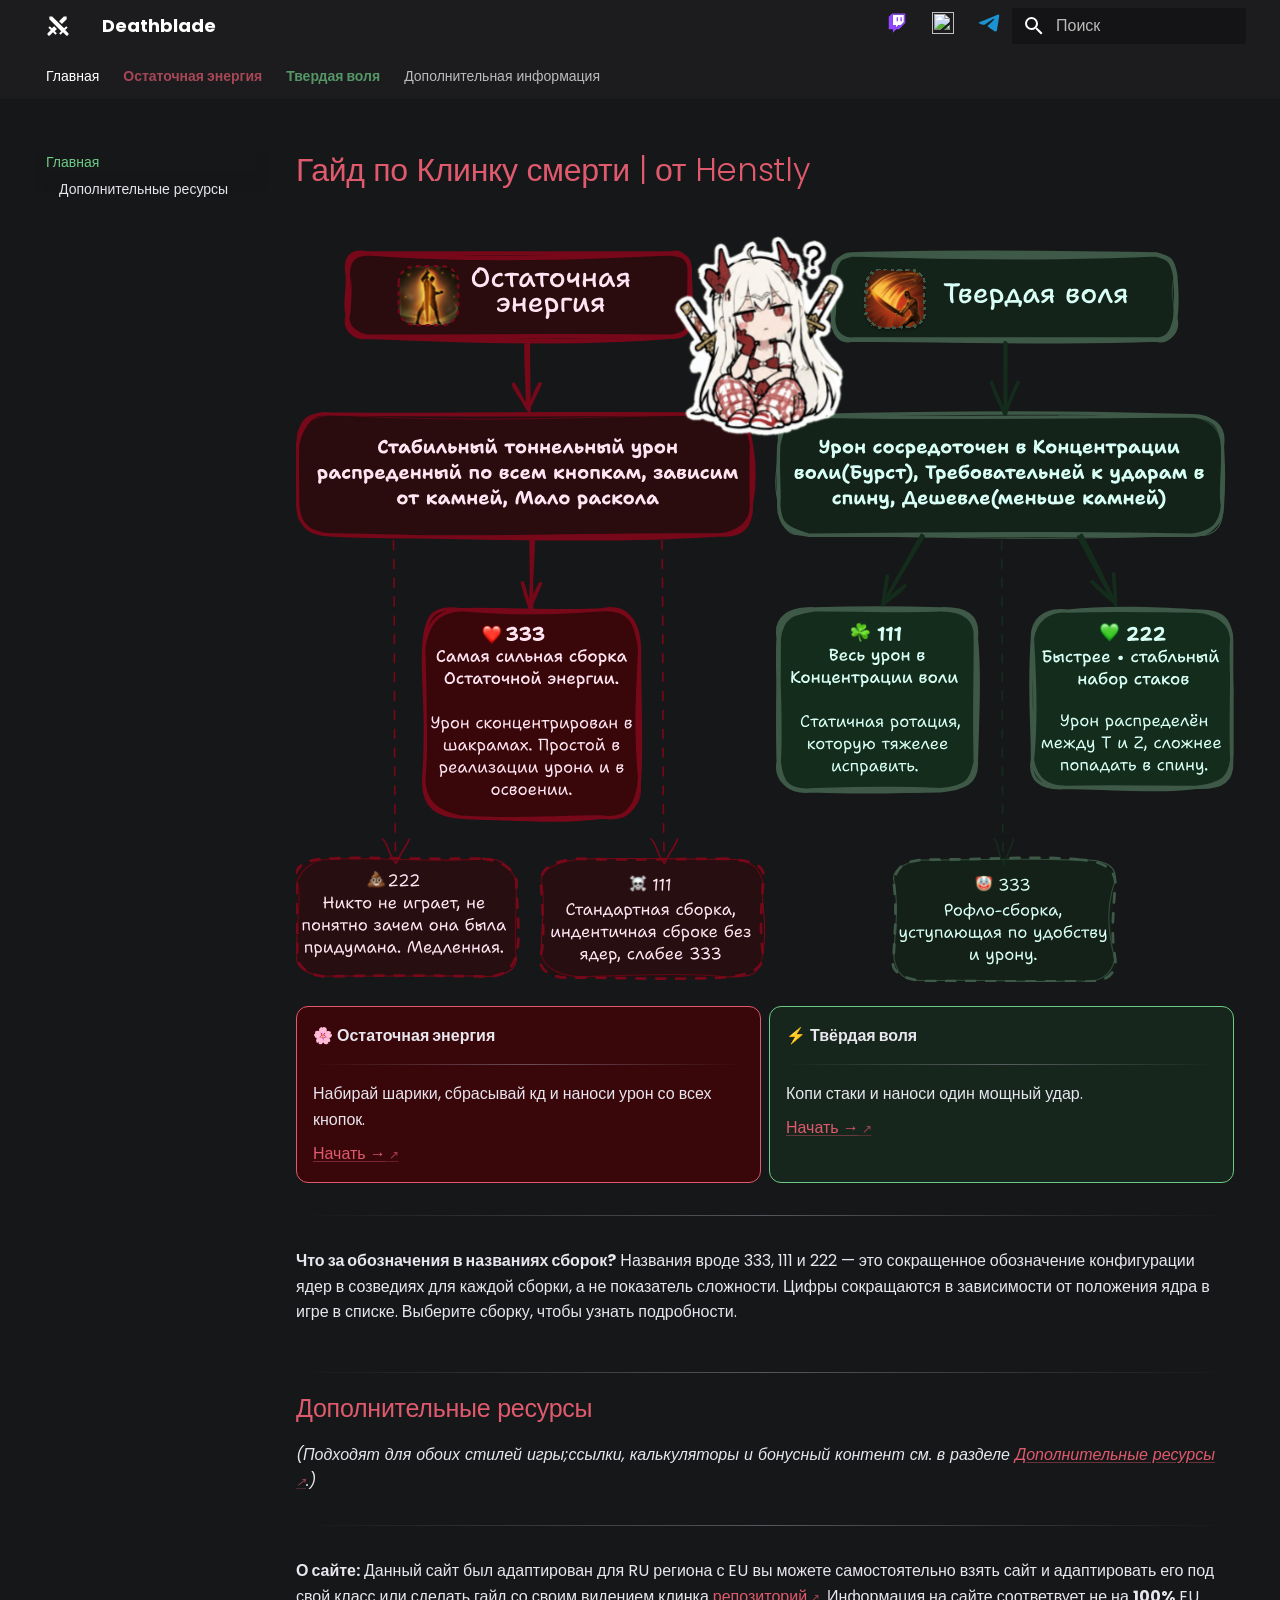
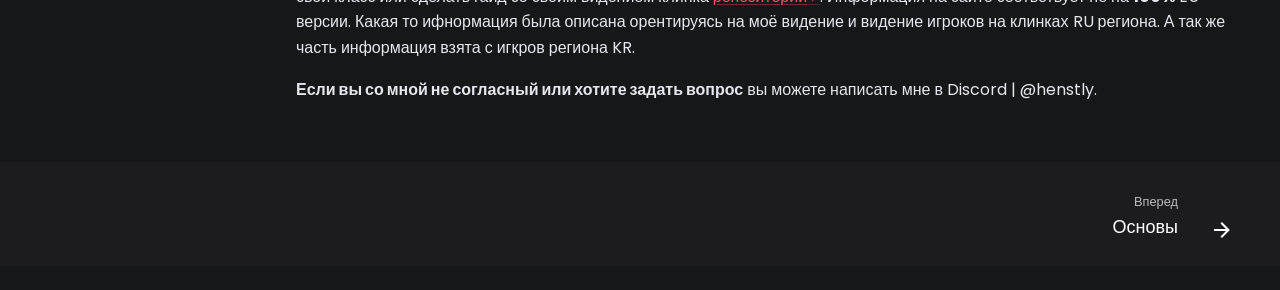
==== commit f92b7673: "Deployed 49b57d9d with mkdocs" ====
--- a/index.html
+++ b/index.html
@@ -1,6 +1,6 @@
 
 <!doctype html>
-<html lang="en" class="no-js">
+<html lang="ru" class="no-js">
   <head>
     
       <meta charset="utf-8">
@@ -51,7 +51,7 @@
       
     
     
-      <link rel="stylesheet" href="stylesheets/extra.css?v=88">
+      <link rel="stylesheet" href="stylesheets/extra.css?v=141">
     
     <script>__md_scope=new URL(".",location),__md_hash=e=>[...e].reduce(((e,_)=>(e<<5)-e+_.charCodeAt(0)),0),__md_get=(e,_=localStorage,t=__md_scope)=>JSON.parse(_.getItem(t.pathname+"."+e)),__md_set=(e,_,t=localStorage,a=__md_scope)=>{try{t.setItem(a.pathname+"."+e,JSON.stringify(_))}catch(e){}}</script>
     
@@ -67,7 +67,7 @@
     
     
     
-    <body dir="ltr" data-md-color-scheme="slate" data-md-color-primary="black" data-md-color-accent="pink">
+    <body dir="ltr" data-md-color-scheme="slate" data-md-color-primary="black" data-md-color-accent="red">
   
     
     <input class="md-toggle" data-md-toggle="drawer" type="checkbox" id="__drawer" autocomplete="off">
@@ -76,8 +76,8 @@
     <div data-md-component="skip">
       
         
-        <a href="#deathblade-class-guide" class="md-skip">
-          Skip to content
+        <a href="#henstly" class="md-skip">
+          Перейти к содержанию
         </a>
       
     </div>
@@ -89,7 +89,7 @@
       
 
 <header class="md-header" data-md-component="header">
-  <nav class="md-header__inner md-grid" aria-label="Header">
+  <nav class="md-header__inner md-grid" aria-label="Верхний колонтитул">
     <a href="." title="Deathblade" class="md-header__button md-logo" aria-label="Deathblade" data-md-component="logo">
       
   
@@ -110,7 +110,7 @@
         <div class="md-header__topic" data-md-component="header-topic">
           <span class="md-ellipsis">
             
-              Home
+              Главная
             
           </span>
         </div>
@@ -132,16 +132,16 @@
   <label class="md-search__overlay" for="__search"></label>
   <div class="md-search__inner" role="search">
     <form class="md-search__form" name="search">
-      <input type="text" class="md-search__input" name="query" aria-label="Search" placeholder="Search" autocapitalize="off" autocorrect="off" autocomplete="off" spellcheck="false" data-md-component="search-query" required>
+      <input type="text" class="md-search__input" name="query" aria-label="Поиск" placeholder="Поиск" autocapitalize="off" autocorrect="off" autocomplete="off" spellcheck="false" data-md-component="search-query" required>
       <label class="md-search__icon md-icon" for="__search">
         
         <svg xmlns="http://www.w3.org/2000/svg" viewBox="0 0 24 24"><path d="M9.5 3A6.5 6.5 0 0 1 16 9.5c0 1.61-.59 3.09-1.56 4.23l.27.27h.79l5 5-1.5 1.5-5-5v-.79l-.27-.27A6.52 6.52 0 0 1 9.5 16 6.5 6.5 0 0 1 3 9.5 6.5 6.5 0 0 1 9.5 3m0 2C7 5 5 7 5 9.5S7 14 9.5 14 14 12 14 9.5 12 5 9.5 5"/></svg>
         
         <svg xmlns="http://www.w3.org/2000/svg" viewBox="0 0 24 24"><path d="M20 11v2H8l5.5 5.5-1.42 1.42L4.16 12l7.92-7.92L13.5 5.5 8 11z"/></svg>
       </label>
-      <nav class="md-search__options" aria-label="Search">
-        
-        <button type="reset" class="md-search__icon md-icon" title="Clear" aria-label="Clear" tabindex="-1">
+      <nav class="md-search__options" aria-label="Поиск">
+        
+        <button type="reset" class="md-search__icon md-icon" title="Очистить" aria-label="Очистить" tabindex="-1">
           
           <svg xmlns="http://www.w3.org/2000/svg" viewBox="0 0 24 24"><path d="M19 6.41 17.59 5 12 10.59 6.41 5 5 6.41 10.59 12 5 17.59 6.41 19 12 13.41 17.59 19 19 17.59 13.41 12z"/></svg>
         </button>
@@ -154,7 +154,7 @@
       <div class="md-search__scrollwrap" tabindex="0" data-md-scrollfix>
         <div class="md-search-result" data-md-component="search-result">
           <div class="md-search-result__meta">
-            Initializing search
+            Инициализация поиска
           </div>
           <ol class="md-search-result__list" role="presentation"></ol>
         </div>
@@ -175,7 +175,7 @@
         
           
             
-<nav class="md-tabs" aria-label="Tabs" data-md-component="tabs">
+<nav class="md-tabs" aria-label="Вкладки" data-md-component="tabs">
   <div class="md-grid">
     <ul class="md-tabs__list">
       
@@ -193,7 +193,7 @@
   
     
   
-  Home
+  Главная
 
       </a>
     </li>
@@ -214,7 +214,7 @@
   
     
   
-  Remaining Energy
+  Остаточная энергия
 
         </a>
       </li>
@@ -236,7 +236,7 @@
   
     
   
-  Surge
+  Твердая воля
 
         </a>
       </li>
@@ -256,7 +256,7 @@
   
     
   
-  Additional Resources
+  Дополнительная информация
 
       </a>
     </li>
@@ -285,7 +285,7 @@
 
   
 
-<nav class="md-nav md-nav--primary md-nav--lifted md-nav--integrated" aria-label="Navigation" data-md-level="0">
+<nav class="md-nav md-nav--primary md-nav--lifted md-nav--integrated" aria-label="Навигация" data-md-level="0">
   <label class="md-nav__title" for="__drawer">
     <a href="." title="Deathblade" class="md-nav__button md-logo" aria-label="Deathblade" data-md-component="logo">
       
@@ -321,7 +321,7 @@
   <span class="md-ellipsis">
     
   
-    Home
+    Главная
   
 
     
@@ -339,19 +339,19 @@
   <span class="md-ellipsis">
     
   
-    Home
-  
-
-    
-  </span>
-  
-  
-
-      </a>
-      
-        
-
-<nav class="md-nav md-nav--secondary" aria-label="Table of contents">
+    Главная
+  
+
+    
+  </span>
+  
+  
+
+      </a>
+      
+        
+
+<nav class="md-nav md-nav--secondary" aria-label="Содержание">
   
   
   
@@ -360,15 +360,15 @@
   
     <label class="md-nav__title" for="__toc">
       <span class="md-nav__icon md-icon"></span>
-      Table of contents
+      Содержание
     </label>
     <ul class="md-nav__list" data-md-component="toc" data-md-scrollfix>
       
         <li class="md-nav__item">
-  <a href="#additional-resources" class="md-nav__link">
+  <a href="#_1" class="md-nav__link">
     <span class="md-ellipsis">
       
-        Additional Resources
+        Дополнительные ресурсы
       
     </span>
   </a>
@@ -402,8 +402,6 @@
       
         
       
-        
-      
     
     
     
@@ -427,7 +425,7 @@
   <span class="md-ellipsis">
     
   
-    Remaining Energy
+    Остаточная энергия
   
 
     
@@ -443,7 +441,7 @@
             <span class="md-nav__icon md-icon"></span>
             
   
-    Remaining Energy
+    Остаточная энергия
   
 
           </label>
@@ -463,35 +461,7 @@
   <span class="md-ellipsis">
     
   
-    Essentials
-  
-
-    
-  </span>
-  
-  
-
-      </a>
-    </li>
-  
-
-              
-            
-              
-                
-  
-  
-  
-  
-    <li class="md-nav__item">
-      <a href="remaining-energy/pre-ark-grid/" class="md-nav__link">
-        
-  
-  
-  <span class="md-ellipsis">
-    
-  
-    Pre-Ark Grid
+    Основы
   
 
     
@@ -519,7 +489,7 @@
   <span class="md-ellipsis">
     
   
-    Standard
+    Стандарт без ядер
   
 
     
@@ -547,7 +517,7 @@
   <span class="md-ellipsis">
     
   
-    111 Head Hunt
+    111 Классика
   
 
     
@@ -575,7 +545,7 @@
   <span class="md-ellipsis">
     
   
-    313 High Floor
+    313 Шакрамы 2.0
   
 
     
@@ -603,7 +573,7 @@
   <span class="md-ellipsis">
     
   
-    333 Ceiling ★
+    333 Шакрамы ★
   
 
     
@@ -666,7 +636,7 @@
   <span class="md-ellipsis">
     
   
-    Surge
+    Твердая воля
   
 
     
@@ -682,7 +652,7 @@
             <span class="md-nav__icon md-icon"></span>
             
   
-    Surge
+    Твердая воля
   
 
           </label>
@@ -702,7 +672,7 @@
   <span class="md-ellipsis">
     
   
-    Essentials
+    Основы
   
 
     
@@ -730,7 +700,7 @@
   <span class="md-ellipsis">
     
   
-    Pre-Ark Grid
+    Билд без ядер
   
 
     
@@ -758,7 +728,7 @@
   <span class="md-ellipsis">
     
   
-    111 Classic
+    111 Классика
   
 
     
@@ -786,7 +756,7 @@
   <span class="md-ellipsis">
     
   
-    222 Speedy
+    222 Ускоренный
   
 
     
@@ -814,7 +784,7 @@
   <span class="md-ellipsis">
     
   
-    333 Blitz
+    333 Охота за головами
   
 
     
@@ -849,7 +819,7 @@
   <span class="md-ellipsis">
     
   
-    Additional Resources
+    Дополнительная информация
   
 
     
@@ -879,30 +849,31 @@
 
 
 
-<h1 id="deathblade-class-guide">Deathblade Class Guide<a class="headerlink" href="#deathblade-class-guide" title="Permanent link">&para;</a></h1>
-<p><img alt="Deathblade path flowchart" src="assets/shared/flowchart-deathblade-paths.svg" /></p>
+<h1 id="henstly">Гайд по Клинку смерти | от Henstly<a class="headerlink" href="#henstly" title="Permanent link">&para;</a></h1>
+<p><img alt="Схема пути Клинка смерти" src="assets/shared/flowchart-deathblade-paths.svg" /></p>
 <div class="grid cards">
 <ul>
 <li>
-<p>🌸 <strong>Remaining Energy</strong></p>
+<p>🌸 <strong>Остаточная энергия</strong></p>
 <hr />
-<p>Punishing but rewarding gameplay.</p>
-<p><a href="remaining-energy/essentials/">Get started →</a></p>
+<p>Набирай шарики, сбрасывай кд и наноси урон со всех кнопок.</p>
+<p><a href="remaining-energy/essentials/">Начать →</a></p>
 </li>
 <li>
-<p>⚡ <strong>Surge</strong></p>
+<p>⚡ <strong>Твёрдая воля</strong></p>
 <hr />
-<p>Nimble repositioning for one massive hit.</p>
-<p><a href="surge/essentials/">Get started →</a></p>
+<p>Копи стаки и наноси один мощный удар.</p>
+<p><a href="surge/essentials/">Начать →</a></p>
 </li>
 </ul>
 </div>
 <hr />
-<p><strong>What do the build names mean?</strong> Names like 333, 313, 111, and 222 are shorthand for each build's Ark Grid Core assignment, not a difficulty rating. Choose a build for more information.</p>
-<h2 id="additional-resources">Additional Resources<a class="headerlink" href="#additional-resources" title="Permanent link">&para;</a></h2>
-<p><em>(Shared by both playstyles, see <a href="resources/">Additional Resources</a> for links, calculators, and bonus content.)</em></p>
+<p><strong>Что за обозначения в названиях сборок?</strong> Названия вроде 333, 111 и 222 — это сокращенное обозначение конфигурации ядер в созведиях для каждой сборки, а не показатель сложности. Цифры сокращаются в зависимости от положения ядра в игре в списке. Выберите сборку, чтобы узнать подробности.</p>
+<h2 id="_1">Дополнительные ресурсы<a class="headerlink" href="#_1" title="Permanent link">&para;</a></h2>
+<p><em>(Подходят для обоих стилей игры;ссылки, калькуляторы и бонусный контент см. в разделе <a href="resources/">Дополнительные ресурсы</a>.)</em></p>
 <hr />
-<p><strong>About:</strong> This site adapts KR Deathblade research for NA. The class has enough quirks that the context behind it is worth knowing. It's easy to fork <a href="https://github.com/interlockme/deathblade">this repo</a> and get a working site if you want your own spin.</p>
+<p><strong>О сайте:</strong> Данный сайт был адаптирован для RU региона с EU вы можете самостоятельно взять сайт и адаптировать его под свой класс или сделать гайд со своим видением клинка <a href="https://github.com/interlockme/deathblade">репозиторий</a>. Информация на сайте соответвует не на <strong>100%</strong> EU версии. Какая то ифнормация была описана орентируясь на моё видение и видение игроков на клинках RU региона. А так же часть информация взята с игкров региона KR.</p>
+<p><strong>Если вы со мной не согласный или хотите задать вопрос</strong> вы можете написать мне в Discord | @henstly. </p>
 
 
 
@@ -926,7 +897,7 @@
           <button type="button" class="md-top md-icon" data-md-component="top" hidden>
   
   <svg xmlns="http://www.w3.org/2000/svg" viewBox="0 0 24 24"><path d="M13 20h-2V8l-5.5 5.5-1.42-1.42L12 4.16l7.92 7.92-1.42 1.42L13 8z"/></svg>
-  Back to top
+  К началу
 </button>
         
       </main>
@@ -935,17 +906,17 @@
   
     
       
-      <nav class="md-footer__inner md-grid" aria-label="Footer" >
-        
-        
-          
-          <a href="remaining-energy/essentials/" class="md-footer__link md-footer__link--next" aria-label="Next: Essentials">
+      <nav class="md-footer__inner md-grid" aria-label="Нижний колонтитул" >
+        
+        
+          
+          <a href="remaining-energy/essentials/" class="md-footer__link md-footer__link--next" aria-label="Вперед: Основы">
             <div class="md-footer__title">
               <span class="md-footer__direction">
-                Next
+                Вперед
               </span>
               <div class="md-ellipsis">
-                Essentials
+                Основы
               </div>
             </div>
             <div class="md-footer__button md-icon">
@@ -979,56 +950,58 @@
     
       
       
-      <script id="__config" type="application/json">{"annotate": null, "base": ".", "features": ["navigation.instant", "navigation.instant.progress", "navigation.instant.prefetch", "navigation.footer", "navigation.tabs", "navigation.sections", "navigation.top", "navigation.indexes", "navigation.tracking", "toc.integrate", "toc.follow", "content.code.copy", "search.suggest", "search.highlight"], "search": "assets/javascripts/workers/search.2c215733.min.js", "tags": null, "translations": {"clipboard.copied": "Copied to clipboard", "clipboard.copy": "Copy to clipboard", "search.result.more.one": "1 more on this page", "search.result.more.other": "# more on this page", "search.result.none": "No matching documents", "search.result.one": "1 matching document", "search.result.other": "# matching documents", "search.result.placeholder": "Type to start searching", "search.result.term.missing": "Missing", "select.version": "Select version"}, "version": null}</script>
+      <script id="__config" type="application/json">{"annotate": null, "base": ".", "features": ["navigation.instant", "navigation.instant.progress", "navigation.instant.prefetch", "navigation.footer", "navigation.tabs", "navigation.sections", "navigation.top", "navigation.indexes", "navigation.tracking", "toc.integrate", "toc.follow", "content.code.copy", "search.suggest", "search.highlight"], "search": "assets/javascripts/workers/search.2c215733.min.js", "tags": null, "translations": {"clipboard.copied": "\u0421\u043a\u043e\u043f\u0438\u0440\u043e\u0432\u0430\u043d\u043e \u0432 \u0431\u0443\u0444\u0435\u0440", "clipboard.copy": "\u041a\u043e\u043f\u0438\u0440\u043e\u0432\u0430\u0442\u044c \u0432 \u0431\u0443\u0444\u0435\u0440", "search.result.more.one": "\u0415\u0449\u0451 1 \u043d\u0430 \u044d\u0442\u043e\u0439 \u0441\u0442\u0440\u0430\u043d\u0438\u0446\u0435", "search.result.more.other": "\u0415\u0449\u0451 # \u043d\u0430 \u044d\u0442\u043e\u0439 \u0441\u0442\u0440\u0430\u043d\u0438\u0446\u0435", "search.result.none": "\u0421\u043e\u0432\u043f\u0430\u0434\u0435\u043d\u0438\u0439 \u043d\u0435 \u043d\u0430\u0439\u0434\u0435\u043d\u043e", "search.result.one": "\u041d\u0430\u0439\u0434\u0435\u043d\u043e 1 \u0441\u043e\u0432\u043f\u0430\u0434\u0435\u043d\u0438\u0435", "search.result.other": "\u041d\u0430\u0439\u0434\u0435\u043d\u043e \u0441\u043e\u0432\u043f\u0430\u0434\u0435\u043d\u0438\u0439: #", "search.result.placeholder": "\u041d\u0430\u0447\u043d\u0438\u0442\u0435 \u043f\u0435\u0447\u0430\u0442\u0430\u0442\u044c \u0434\u043b\u044f \u043f\u043e\u0438\u0441\u043a\u0430", "search.result.term.missing": "\u041e\u0442\u0441\u0443\u0442\u0441\u0442\u0432\u0443\u0435\u0442", "select.version": "\u0412\u044b\u0431\u0435\u0440\u0438\u0442\u0435 \u0432\u0435\u0440\u0441\u0438\u044e"}, "version": null}</script>
     
     
       <script src="assets/javascripts/bundle.d7400e89.min.js"></script>
       
         <script src="javascripts/site-utils.js?v=10"></script>
       
-        <script src="javascripts/lazy-calculators.js?v=16"></script>
+        <script src="javascripts/header-links.js?v=1"></script>
+      
+        <script src="javascripts/lazy-calculators.js?v=18"></script>
       
         <script src="javascripts/extra.js?v=2"></script>
       
-        <script src="javascripts/build-data.js?v=4"></script>
-      
-        <script src="javascripts/build-stats-badge.js?v=1"></script>
-      
-        <script src="javascripts/skill-data.js?v=11"></script>
-      
-        <script src="javascripts/skill-names.js?v=6"></script>
-      
-        <script src="javascripts/rune-data.js?v=1"></script>
-      
-        <script src="javascripts/skill-setup.js?v=8"></script>
+        <script src="javascripts/build-data.js?v=20"></script>
+      
+        <script src="javascripts/build-stats-badge.js?v=2"></script>
+      
+        <script src="javascripts/skill-data.js?v=22"></script>
+      
+        <script src="javascripts/skill-names.js?v=15"></script>
+      
+        <script src="javascripts/rune-data.js?v=6"></script>
+      
+        <script src="javascripts/skill-setup.js?v=11"></script>
       
         <script src="javascripts/essentials-table.js?v=5"></script>
       
-        <script src="javascripts/core-options-data.js?v=5"></script>
-      
-        <script src="javascripts/ark-core-badge.js?v=8"></script>
-      
-        <script src="javascripts/ap-node-names.js?v=5"></script>
-      
-        <script src="javascripts/ap-node-effects.js?v=4"></script>
-      
-        <script src="javascripts/ark-passive-tree.js?v=7"></script>
+        <script src="javascripts/core-options-data.js?v=8"></script>
+      
+        <script src="javascripts/ark-core-badge.js?v=9"></script>
+      
+        <script src="javascripts/ap-node-names.js?v=10"></script>
+      
+        <script src="javascripts/ap-node-effects.js?v=8"></script>
+      
+        <script src="javascripts/ark-passive-tree.js?v=8"></script>
       
         <script src="javascripts/gem-priority.js?v=6"></script>
       
-        <script src="javascripts/pentagon-badge.js?v=4"></script>
-      
-        <script src="javascripts/rotation-line.js?v=14"></script>
-      
-        <script src="javascripts/skill-tooltip.js?v=14"></script>
-      
-        <script src="javascripts/ark-passive-tooltip.js?v=4"></script>
-      
-        <script src="javascripts/rune-tooltip.js?v=6"></script>
-      
-        <script src="javascripts/glossary-data.js?v=4"></script>
-      
-        <script src="javascripts/glossary-tooltip.js?v=1"></script>
+        <script src="javascripts/pentagon-badge.js?v=5"></script>
+      
+        <script src="javascripts/rotation-line.js?v=15"></script>
+      
+        <script src="javascripts/skill-tooltip.js?v=15"></script>
+      
+        <script src="javascripts/ark-passive-tooltip.js?v=5"></script>
+      
+        <script src="javascripts/rune-tooltip.js?v=7"></script>
+      
+        <script src="javascripts/glossary-data.js?v=14"></script>
+      
+        <script src="javascripts/glossary-tooltip.js?v=3"></script>
       
         <script src="javascripts/rotation-practice.js?v=8"></script>
       
@@ -1036,7 +1009,7 @@
       
         <script src="javascripts/gem-dps-tooltip.js?v=11"></script>
       
-        <script src="javascripts/build-compare.js?v=7"></script>
+        <script src="javascripts/build-compare.js?v=11"></script>
       
         <script src="javascripts/last-updated.js?v=3"></script>
       
--- a/stylesheets/extra.css
+++ b/stylesheets/extra.css
@@ -1,57 +1,57 @@
 :root {
-  --dbc-pink: #ee83ab;
-  --dbc-pink-rgb: 238, 131, 171;
-  --dbc-teal: #4db6ac;
-  --dbc-teal-rgb: 77, 182, 172;
-  --dbc-lavender: #a79bc4;
-  --dbc-lavender-rgb: 167, 155, 196;
-  --dbc-purple: #b39ddb;
-  --dbc-purple-rgb: 179, 157, 219;
-  --dbc-lilac: #cfc9dd;
-  --dbc-slate: #6f6a80;
-  --dbc-slate-rgb: 111, 106, 128;
-  --dbc-red: #e57373;
-  --dbc-red-rgb: 229, 115, 115;
-  --dbc-rose: #f48fb1;
-  --dbc-rose-rgb: 244, 143, 177;
+  --dbc-purple: #a8a2b2;
+  --dbc-purple-rgb: 168, 162, 178;
+  --dbc-lavender: var(--dbc-purple);
+  --dbc-lavender-rgb: var(--dbc-purple-rgb);
+  --dbc-red: #e05a6e;
+  --dbc-red-rgb: 224, 90, 110;
+  --dbc-rose: var(--dbc-red);
+  --dbc-rose-rgb: var(--dbc-red-rgb);
+  --dbc-pink: var(--dbc-red);
+  --dbc-pink-rgb: var(--dbc-red-rgb);
+  --dbc-green: #6ecb85;
+  --dbc-green-rgb: 110, 203, 133;
+  --dbc-teal: var(--dbc-green);
+  --dbc-teal-rgb: var(--dbc-green-rgb);
   --dbc-gold: #e6b422;
   --dbc-gold-rgb: 230, 180, 34;
+  --dbc-blue: #64b5f6;
+  --dbc-blue-rgb: 100, 181, 246;
+  --dbc-sky: var(--dbc-blue);
+  --dbc-lilac: #d2ced6;
+  --dbc-slate: #75707e;
+  --dbc-slate-rgb: 117, 112, 126;
   --dbc-orange: #f0a868;
   --dbc-orange-rgb: 240, 168, 104;
-  --dbc-blue: #64b5f6;
-  --dbc-blue-rgb: 100, 181, 246;
   --dbc-blue-bright: #448aff;
-  --dbc-sky: #7ec4e8;
-  --dbc-pink-bright: #ffb3cf;
-  --dbc-arrow: #cf99c7;
-  --dbc-green: #66bb6a;
-  --dbc-green-rgb: 102, 187, 106;
+  --dbc-pink-bright: #ffa3b0;
+  --dbc-arrow: #b8b2c0;
   --dbc-violet: #c77dff;
   --dbc-violet-rgb: 199, 125, 255;
-  --dbc-header-footer-bg: #1d1d20;
+  --dbc-header-footer-bg: #1c1c1e;
   --dbc-gold-dark: #26210f;
-  --dbc-rose-dark: #241a20;
-  --dbc-teal-dark: #0a1f1c;
-  --dbc-teal-card-bg: #16221f;
+  --dbc-rose-dark: #39070A;
+  --dbc-teal-dark: #142C1C;
+  --dbc-teal-card-bg: #16261c;
   --dbc-surface-muted: #1d1d21;
-  --dbc-gem-name-muted: #d8d2de;
+  --dbc-gem-name-muted: #d6d2d8;
   --dbc-chip-surface: #1c1c1f;
-  --dbc-chip-text: #cbb9e8;
+  --dbc-chip-text: #cfc9d6;
   --dbc-chip-surface-hover: #232327;
   --dbc-muted-text: #7a7580;
   --dbc-muted-text-alt: #8a849a;
   --dbc-muted-text-soft: #9c96a8;
-  --dbc-rose-text-soft: #f4c9d9;
-  --dbc-rose-deep: #a8446b;
-  --dbc-rose-deep-rgb: 168, 68, 107;
-  --dbc-violet-dark: #241a33;
+  --dbc-rose-text-soft: #f4cccc;
+  --dbc-rose-deep: #770819;
+  --dbc-rose-deep-rgb: 119, 8, 25;
+  --dbc-violet-dark: #26222c;
 }
 [data-md-color-scheme="slate"] {
   --md-default-bg-color: #161718;
   --md-default-fg-color: #e8e6ee;
   --md-default-fg-color--light: #c9c6d4;
   --md-accent-fg-color: var(--dbc-pink);
-  --md-accent-fg-color--transparent: #ee83ab1a;
+  --md-accent-fg-color--transparent: #e56c7e1a;
 }
 [data-md-color-primary="black"] .md-header,
 [data-md-color-primary="black"] .md-tabs {
@@ -95,11 +95,23 @@
 .md-nav__link--active,
 .md-nav__link--active code,
 .md-nav__item--active > .md-nav__link {
-  color: var(--dbc-purple) !important;
+  color: var(--dbc-green) !important;
 }
 .md-nav__title[for] {
   background-color: var(--dbc-header-footer-bg) !important;
 }
+nav[data-md-level="0"] > .md-nav__list > .md-nav__item--nested:nth-of-type(2) > .md-nav__link,
+.md-tabs__list > .md-tabs__item:nth-of-type(2) > .md-tabs__link {
+  color: var(--dbc-rose) !important;
+  font-weight: 700;
+}
+nav[data-md-level="0"] > .md-nav__list > .md-nav__item--nested:nth-of-type(3) > .md-nav__link,
+.md-tabs__list > .md-tabs__item:nth-of-type(3) > .md-tabs__link {
+  color: var(--dbc-teal) !important;
+  font-weight: 700;
+}
+.md-tabs__item--active:nth-of-type(2) > .md-tabs__link { color: var(--dbc-pink-bright) !important; }
+.md-tabs__item--active:nth-of-type(3) > .md-tabs__link { color: var(--dbc-red) !important; }
 .md-search-result__meta {
   background-color: var(--dbc-header-footer-bg);
 }
@@ -122,7 +134,7 @@
   font-family: "Poppins", sans-serif;
 }
 .md-typeset h1 { color: var(--dbc-pink); }
-h2 { color: var(--dbc-purple); }
+h2 { color: var(--dbc-red); }
 h3 { color: var(--dbc-teal); }
 .md-typeset p.lead {
   color: var(--md-default-fg-color--light);
@@ -271,15 +283,16 @@
   margin-right: 5px;
 }
 .md-typeset .tag-legend-dmg { background-color: var(--dbc-rose); }
-.md-typeset .tag-legend-util { background-color: var(--dbc-teal); }
-.md-typeset .tag-legend-immune { background-color: var(--dbc-blue); }
+.md-typeset .tag-legend-util { background-color: var(--dbc-teal); border-radius: 50%; }
+.md-typeset .tag-legend-immune { background-color: var(--dbc-blue); transform: rotate(45deg); }
 .md-typeset .tag-legend-warn { background-color: var(--dbc-gold); }
 .md-typeset .skills-table {
   overflow-x: auto;
 }
 .md-typeset .skills-table table {
   min-width: 560px;
-  border: 1px solid rgba(var(--dbc-purple-rgb), 0.3);
+  border: 1px solid rgba(var(--dbc-red-rgb), 0.18);
+  box-shadow: 0 0 16px -4px rgba(var(--dbc-red-rgb), 0.35);
   border-radius: 10px;
   overflow: hidden;
   background-color: rgba(var(--dbc-purple-rgb), 0.045);
@@ -300,7 +313,8 @@
   border-radius: 8px;
 }
 .md-typeset .food-alt-table table {
-  border: 1px solid rgba(var(--dbc-purple-rgb), 0.3);
+  border: 1px solid rgba(var(--dbc-red-rgb), 0.18);
+  box-shadow: 0 0 16px -4px rgba(var(--dbc-red-rgb), 0.35);
   border-radius: 10px;
   overflow: hidden;
   background-color: rgba(var(--dbc-purple-rgb), 0.045);
@@ -342,11 +356,15 @@
   color: var(--dbc-purple);
 }
 .md-typeset .skill-mention {
-  transition: filter 0.15s ease;
+  text-decoration: underline dotted rgba(var(--dbc-purple-rgb), 0.4);
+  text-underline-offset: 0.2em;
+  transition: filter 0.15s ease, text-decoration-color 0.15s ease;
 }
 .md-typeset .skill-mention.skill-tip-anchor:hover,
 .md-typeset .skill-mention.skill-tip-anchor:focus-visible {
   filter: brightness(1.3);
+  text-decoration-color: rgba(var(--dbc-red-rgb), 0.7);
+  text-decoration-thickness: 1.5px;
 }
 .md-typeset .tag {
   display: inline-block;
@@ -433,7 +451,7 @@
 }
 .md-typeset .gem-col-title {
   font-weight: 700;
-  color: #e8e3f0;
+  color: #e8e4e8;
 }
 .md-typeset .gem-col-dmg .gem-col-title { color: var(--dbc-rose); }
 .md-typeset .gem-col-cd .gem-col-title { color: var(--dbc-teal); }
@@ -486,7 +504,7 @@
 }
 .md-typeset .gem-item-name {
   font-size: 0.92em;
-  color: #b8b2c0;
+  color: #b8b4b8;
 }
 .md-typeset .gem-col-dmg .gem-item:hover { border-color: rgba(var(--dbc-rose-rgb), 0.5); }
 .md-typeset .gem-col-cd .gem-item:hover { border-color: rgba(var(--dbc-teal-rgb), 0.5); }
@@ -496,10 +514,10 @@
 .md-typeset .gem-col-cd .gem-item:hover .gem-item-icon {
   box-shadow: 0 0 0 1px rgba(var(--dbc-teal-rgb), 0.65), 0 0 10px rgba(var(--dbc-teal-rgb), 0.45);
 }
-.md-typeset .gem-col-dmg .gem-item-rank { background-color: rgba(var(--dbc-rose-rgb), 0.11); color: #c99bab; }
-.md-typeset .gem-col-cd .gem-item-rank { background-color: rgba(var(--dbc-teal-rgb), 0.11); color: #86bdb3; }
-.md-typeset .gem-col-dmg .gem-item[data-rank="2"] .gem-item-rank { background-color: rgba(var(--dbc-rose-rgb), 0.18); color: #eab3c6; }
-.md-typeset .gem-col-cd .gem-item[data-rank="2"] .gem-item-rank { background-color: rgba(var(--dbc-teal-rgb), 0.18); color: #a4d9d0; }
+.md-typeset .gem-col-dmg .gem-item-rank { background-color: rgba(var(--dbc-rose-rgb), 0.11); color: #e05a6e; }
+.md-typeset .gem-col-cd .gem-item-rank { background-color: rgba(var(--dbc-teal-rgb), 0.11); color: #59c08f; }
+.md-typeset .gem-col-dmg .gem-item[data-rank="2"] .gem-item-rank { background-color: rgba(var(--dbc-rose-rgb), 0.18); color: #f07f90; }
+.md-typeset .gem-col-cd .gem-item[data-rank="2"] .gem-item-rank { background-color: rgba(var(--dbc-teal-rgb), 0.18); color: #6ecb85; }
 .md-typeset .gem-item[data-rank="2"] .gem-item-name { color: var(--dbc-gem-name-muted); }
 .md-typeset .gem-col-dmg .gem-item[data-rank="1"] {
   background: linear-gradient(90deg, rgba(var(--dbc-rose-rgb), 0.14), rgba(var(--dbc-rose-rgb), 0.04));
@@ -513,7 +531,7 @@
 .md-typeset .gem-col-cd .gem-item[data-rank="1"] .gem-item-rank { background-color: var(--dbc-teal); color: var(--dbc-teal-dark); }
 .md-typeset .gem-item[data-rank="1"] .gem-item-name {
   font-weight: 600;
-  color: #f0e6ea;
+  color: #f0e4e6;
 }
 .md-typeset details.gem-item-expandable {
   padding: 0;
@@ -584,7 +602,7 @@
 }
 .md-typeset .gem-alt {
   font-size: 0.85em;
-  color: #948da3;
+  color: #948e98;
   line-height: 1.5;
 }
 .md-typeset .gem-alt p {
@@ -754,7 +772,7 @@
   margin-left: 0.15em;
   border: 1px solid #4a4650;
   border-radius: 50%;
-  color: #9b95a8;
+  color: #9b969e;
   font-size: 0.7em;
   font-style: normal;
   line-height: 1;
@@ -1234,8 +1252,9 @@
   }
 }
 .md-typeset .build-compare {
-  border: 1px solid rgba(var(--dbc-purple-rgb), 0.3);
+  border: 1px solid rgba(var(--dbc-red-rgb), 0.18);
   background-color: rgba(var(--dbc-purple-rgb), 0.045);
+  box-shadow: 0 0 16px -4px rgba(var(--dbc-red-rgb), 0.35);
   border-radius: 10px;
   padding: 1.1em 1.2em 1.1em;
   margin: 1em 0 1.5em;
@@ -1245,7 +1264,7 @@
 .md-typeset .build-compare table {
   width: 100%;
   table-layout: fixed;
-  border: 1px solid rgba(var(--dbc-purple-rgb), 0.16);
+  border: 1px solid rgba(var(--dbc-red-rgb), 0.12);
   border-radius: 8px;
   overflow: hidden;
   background-color: rgba(255, 255, 255, 0.025);
@@ -1254,27 +1273,29 @@
 .md-typeset .build-compare table th {
   background-color: rgba(var(--dbc-purple-rgb), 0.1);
   font-size: 0.68rem;
+  white-space: nowrap;
 }
 .md-typeset .build-compare table th:nth-child(1),
 .md-typeset .build-compare table td:nth-child(1) {
-  width: 20%;
+  width: 19%;
 }
 .md-typeset .build-compare table th:nth-child(2),
 .md-typeset .build-compare table td:nth-child(2) {
-  width: 13%;
+  width: 14%;
 }
 .md-typeset .build-compare table th:nth-child(3),
 .md-typeset .build-compare table td:nth-child(3) {
-  width: 13%;
+  width: 16%;
 }
 .md-typeset .build-compare table th:nth-child(4),
 .md-typeset .build-compare table td:nth-child(4) {
-  width: 20%;
-  white-space: nowrap;
-}
-.md-typeset .build-compare table th:nth-child(5),
-.md-typeset .build-compare table td:nth-child(5) {
-  width: 34%;
+  width: 51%;
+}
+.md-typeset .build-compare-desc {
+  line-height: 1.45;
+}
+.md-typeset .build-compare-desc .skill-mention {
+  font-weight: 600;
 }
 .md-typeset .build-compare-name {
   display: inline-flex;
@@ -1293,7 +1314,7 @@
   align-items: center;
   justify-content: center;
   padding: 0.6em 2.1em 0.6em;
-  border-top: 1px solid rgba(var(--dbc-purple-rgb), 0.18);
+  border-top: 1px solid rgba(var(--dbc-red-rgb), 0.12);
 }
 .md-typeset .build-compare-controls {
   display: flex;
@@ -1317,7 +1338,7 @@
 }
 .md-typeset .build-compare-select {
   background-color: var(--md-default-bg-color);
-  border: 1px solid rgba(var(--dbc-purple-rgb), 0.35);
+  border: 1px solid rgba(var(--dbc-red-rgb), 0.3);
   border-radius: 6px;
   color: var(--md-default-fg-color);
   padding: 0.35em 0.6em;
@@ -1331,7 +1352,7 @@
 }
 .md-typeset .build-compare-select:focus {
   outline: none;
-  border-color: var(--dbc-purple);
+  border-color: var(--dbc-red);
 }
 .md-typeset .build-compare-vs {
   font-size: 0.75em;
@@ -1352,7 +1373,7 @@
   width: 1.8em;
   height: 1.8em;
   background: none;
-  border: 1px solid rgba(var(--dbc-purple-rgb), 0.25);
+  border: 1px solid rgba(var(--dbc-red-rgb), 0.25);
   border-radius: 6px;
   color: var(--dbc-lavender);
   opacity: 0.7;
@@ -1362,8 +1383,8 @@
 }
 .md-typeset .build-compare-share-btn:hover {
   opacity: 1;
-  color: var(--dbc-purple);
-  border-color: rgba(var(--dbc-purple-rgb), 0.5);
+  color: var(--dbc-red);
+  border-color: rgba(var(--dbc-red-rgb), 0.5);
 }
 .md-typeset .build-compare-share-btn svg {
   display: block;
@@ -1515,6 +1536,18 @@
 .md-typeset .engraving-loadout-group {
   display: block;
 }
+.md-typeset .engraving-loadout-group-always .engraving-loadout-label {
+  font-size: 0.68rem;
+}
+.md-typeset .engraving-loadout-group-always .engraving-chip {
+  font-size: 0.85em;
+  padding: 0.32em 0.85em;
+}
+.md-typeset .engraving-loadout-group-always .engraving-chip img.skill-icon {
+  height: 21px;
+  width: 21px;
+  margin-right: 0.42em;
+}
 .md-typeset .engraving-loadout-group > p {
   display: flex;
   flex-wrap: wrap;
@@ -1566,6 +1599,25 @@
   height: 14px;
   width: 14px;
 }
+.md-typeset .engraving-loadout-fixed {
+  gap: 0.5em 0.7em;
+  margin-bottom: 0;
+}
+.md-typeset .engraving-loadout-fixed .engraving-chip {
+  font-size: 0.85em;
+  padding: 0.32em 0.85em;
+}
+.md-typeset .engraving-loadout-fixed .engraving-chip img.skill-icon {
+  height: 21px;
+  width: 21px;
+  margin-right: 0.42em;
+}
+.md-typeset .engraving-loadout-hint-line {
+  display: block;
+  margin: 0.7em 0 0;
+  font-style: normal;
+  vertical-align: baseline;
+}
 .md-typeset .engraving-loadout-hint {
   font-size: 0.78em;
   color: var(--dbc-muted-text);
@@ -1617,21 +1669,21 @@
   opacity: 1;
   transition: border-color 0.15s ease, background-color 0.15s ease, transform 0.15s ease;
 }
-.md-typeset details.engraving-card[data-accent="captain"] { border-color: rgba(var(--dbc-rose-rgb), 0.35); background-color: rgba(var(--dbc-rose-rgb), 0.05); }
+.md-typeset details.engraving-card[data-accent="captain"] { border-color: rgba(var(--dbc-red-rgb), 0.15); background-color: rgba(var(--dbc-red-rgb), 0.02); }
 .md-typeset details.engraving-card[data-accent="captain"]:hover,
-.md-typeset details.engraving-card[data-accent="captain"][open] { border-color: rgba(var(--dbc-rose-rgb), 0.6); }
-.md-typeset details.engraving-card[data-accent="kbw"] { border-color: rgba(var(--dbc-teal-rgb), 0.35); background-color: rgba(var(--dbc-teal-rgb), 0.05); }
+.md-typeset details.engraving-card[data-accent="captain"][open] { border-color: rgba(var(--dbc-red-rgb), 0.28); }
+.md-typeset details.engraving-card[data-accent="kbw"] { border-color: rgba(var(--dbc-red-rgb), 0.15); background-color: rgba(var(--dbc-red-rgb), 0.02); }
 .md-typeset details.engraving-card[data-accent="kbw"]:hover,
-.md-typeset details.engraving-card[data-accent="kbw"][open] { border-color: rgba(var(--dbc-teal-rgb), 0.6); }
-.md-typeset details.engraving-card[data-accent="mass"] { border-color: rgba(var(--dbc-purple-rgb), 0.35); background-color: rgba(var(--dbc-purple-rgb), 0.05); }
+.md-typeset details.engraving-card[data-accent="kbw"][open] { border-color: rgba(var(--dbc-red-rgb), 0.28); }
+.md-typeset details.engraving-card[data-accent="mass"] { border-color: rgba(var(--dbc-red-rgb), 0.15); background-color: rgba(var(--dbc-red-rgb), 0.02); }
 .md-typeset details.engraving-card[data-accent="mass"]:hover,
-.md-typeset details.engraving-card[data-accent="mass"][open] { border-color: rgba(var(--dbc-purple-rgb), 0.6); }
-.md-typeset details.engraving-card[data-accent="combo"] { border-color: rgba(211, 150, 198, 0.35); background-color: rgba(211, 150, 198, 0.05); }
+.md-typeset details.engraving-card[data-accent="mass"][open] { border-color: rgba(var(--dbc-red-rgb), 0.28); }
+.md-typeset details.engraving-card[data-accent="combo"] { border-color: rgba(var(--dbc-green-rgb), 0.38); background-color: rgba(var(--dbc-green-rgb), 0.05); }
 .md-typeset details.engraving-card[data-accent="combo"]:hover,
-.md-typeset details.engraving-card[data-accent="combo"][open] { border-color: rgba(211, 150, 198, 0.6); }
-.md-typeset details.engraving-card[data-accent="cursed"] { border-color: rgba(var(--dbc-red-rgb), 0.35); background-color: rgba(var(--dbc-red-rgb), 0.05); }
+.md-typeset details.engraving-card[data-accent="combo"][open] { border-color: rgba(var(--dbc-green-rgb), 0.6); }
+.md-typeset details.engraving-card[data-accent="cursed"] { border-color: rgba(var(--dbc-red-rgb), 0.15); background-color: rgba(var(--dbc-red-rgb), 0.02); }
 .md-typeset details.engraving-card[data-accent="cursed"]:hover,
-.md-typeset details.engraving-card[data-accent="cursed"][open] { border-color: rgba(var(--dbc-red-rgb), 0.6); }
+.md-typeset details.engraving-card[data-accent="cursed"][open] { border-color: rgba(var(--dbc-red-rgb), 0.28); }
 .md-typeset details.engraving-card summary {
   display: flex;
   align-items: center;
@@ -1655,6 +1707,20 @@
 .md-typeset .engraving-card-name {
   pointer-events: auto;
 }
+.md-typeset .engraving-chip img.skill-icon {
+  height: 20px;
+  width: 20px;
+  margin: 0 0.45em 0 0;
+  border-radius: 3px;
+  vertical-align: middle;
+}
+.md-typeset .engraving-card-name img.skill-icon {
+  height: 28px;
+  width: 28px;
+  margin: 0 0.35em 0 0;
+  border-radius: 4px;
+  vertical-align: middle;
+}
 .md-typeset .engraving-cards details.engraving-card:focus-within {
   box-shadow: none;
 }
@@ -1706,9 +1772,14 @@
   border-color: rgba(var(--dbc-rose-rgb), 0.4);
 }
 .md-typeset .engraving-card-badge-ceiling {
-  color: #d396c6;
-  background-color: rgba(211, 150, 198, 0.14);
-  border-color: rgba(211, 150, 198, 0.4);
+  color: var(--dbc-green);
+  background-color: rgba(var(--dbc-green-rgb), 0.14);
+  border-color: rgba(var(--dbc-green-rgb), 0.4);
+}
+.md-typeset .engraving-card-badge-cond {
+  color: var(--dbc-violet);
+  background-color: rgba(var(--dbc-violet-rgb), 0.14);
+  border-color: rgba(var(--dbc-violet-rgb), 0.4);
 }
 .md-typeset .engraving-card-arrow {
   display: none;
@@ -4046,10 +4117,10 @@
 .md-typeset .ap-calc-footnote .bible-import-status {
   display: block;
   margin-top: 0.3em;
-  color: #7fd8b8;
+  color: #59c08f;
 }
 .md-typeset .ap-calc-footnote .bible-import-status-error {
-  color: #f0a8a8;
+  color: #e05a6e;
 }
 .md-typeset .ap-calc-footnote .bible-import-warnings {
   margin: 0.4em 0 0;
@@ -4093,7 +4164,7 @@
   padding: 0.9em 1em 1em;
   border-radius: 10px;
   border: 1px solid rgba(var(--dbc-purple-rgb), 0.3);
-  background-color: #1c1a22;
+  background-color: #1c1c1e;
   box-shadow: 0 10px 28px rgba(0, 0, 0, 0.45);
   text-align: left;
   font-size: 1.05em;
@@ -4150,12 +4221,12 @@
 }
 .md-typeset .ap-calc-popover-msg {
   font-size: 0.78em;
-  color: #7fd8b8;
+  color: #59c08f;
   min-height: 1.2em;
   text-align: right;
 }
 .md-typeset .ap-calc-popover-msg-error {
-  color: #f0a8a8;
+  color: #e05a6e;
 }
 @media screen and (max-width: 480px) {
   .md-typeset .ap-calc-footnote {
@@ -4530,17 +4601,17 @@
   visibility: hidden;
 }
 .md-typeset .skill-card[open] {
-  border-color: rgba(var(--dbc-violet-rgb), 0.6);
+  border-color: rgba(var(--dbc-rose-rgb), 0.6);
 }
 .md-typeset .skill-card:not([open]):hover {
-  border-color: rgba(var(--dbc-violet-rgb), 0.4);
-  box-shadow: 0 4px 14px rgba(0, 0, 0, 0.25), 0 0 0 1px rgba(var(--dbc-violet-rgb), 0.15);
+  border-color: rgba(var(--dbc-rose-rgb), 0.4);
+  box-shadow: 0 4px 14px rgba(0, 0, 0, 0.25), 0 0 0 1px rgba(var(--dbc-rose-rgb), 0.15);
 }
 .md-typeset .skill-card-icon {
   transition: box-shadow 0.15s ease;
 }
 .md-typeset .skill-card:hover .skill-card-icon {
-  box-shadow: 0 0 0 1px rgba(var(--dbc-violet-rgb), 0.55), 0 0 10px rgba(var(--dbc-violet-rgb), 0.4);
+  box-shadow: 0 0 0 1px rgba(var(--dbc-rose-rgb), 0.55), 0 0 10px rgba(var(--dbc-rose-rgb), 0.4);
 }
 .md-typeset .skill-card:not([open]) {
   opacity: 1;
@@ -4643,7 +4714,8 @@
   align-items: center;
   justify-content: center;
   box-sizing: border-box;
-  width: 10ch;
+  gap: 0.3em;
+  min-width: 10ch;
   overflow: hidden;
   text-overflow: ellipsis;
   font-size: 0.64rem;
@@ -4656,6 +4728,12 @@
   flex-shrink: 0;
   transition: border-color 0.15s ease;
 }
+.md-typeset .rune-chip .rune-chip-icon {
+  width: 1.15em;
+  height: 1.15em;
+  flex-shrink: 0;
+  object-fit: contain;
+}
 .md-typeset .rune-chip.rune-uncommon {
   background-color: rgba(var(--dbc-green-rgb), 0.14);
   color: #81c995;
@@ -4691,6 +4769,67 @@
 .md-typeset .rune-chip.rune-epic.skill-tip-anchor:hover,
 .md-typeset .rune-chip.rune-epic.skill-tip-anchor:focus-visible {
   border-color: rgba(var(--dbc-violet-rgb), 0.85);
+}
+.md-typeset .rune-chip.rune-chip-tile {
+  min-width: 0;
+  padding: 0;
+  gap: 0.4em;
+  border: 0;
+  background-color: transparent;
+  overflow: visible;
+  text-overflow: clip;
+  transition: color 0.15s ease;
+}
+.md-typeset .rune-chip .rune-chip-tile-box {
+  display: inline-flex;
+  align-items: center;
+  justify-content: center;
+  box-sizing: border-box;
+  width: 32px;
+  height: 32px;
+  flex-shrink: 0;
+  border: 2px solid transparent;
+  border-radius: 8px;
+}
+.md-typeset .rune-chip .rune-chip-tile-box .rune-chip-icon {
+  width: 28px;
+  height: 28px;
+  border-radius: 6px;
+}
+.md-typeset .rune-chip.rune-chip-tile .rune-chip-label {
+  font-size: 0.75rem;
+}
+.md-typeset .rune-chip.rune-uncommon .rune-chip-tile-box {
+  border-color: rgba(var(--dbc-green-rgb), 0.7);
+}
+.md-typeset .rune-chip.rune-rare .rune-chip-tile-box {
+  border-color: rgba(var(--dbc-blue-rgb), 0.7);
+}
+.md-typeset .rune-chip.rune-epic .rune-chip-tile-box {
+  border-color: rgba(var(--dbc-violet-rgb), 0.75);
+}
+.md-typeset .rune-chip.rune-legendary .rune-chip-tile-box {
+  border-color: rgba(var(--dbc-orange-rgb), 0.75);
+}
+.md-typeset .rune-chip.rune-uncommon.skill-tip-anchor:hover .rune-chip-tile-box,
+.md-typeset .rune-chip.rune-uncommon.skill-tip-anchor:focus-visible .rune-chip-tile-box {
+  border-color: rgba(var(--dbc-green-rgb), 0.9);
+  box-shadow: 0 0 8px rgba(var(--dbc-green-rgb), 0.45);
+}
+.md-typeset .rune-chip.rune-rare.skill-tip-anchor:hover .rune-chip-tile-box,
+.md-typeset .rune-chip.rune-rare.skill-tip-anchor:focus-visible .rune-chip-tile-box {
+  border-color: rgba(var(--dbc-blue-rgb), 0.9);
+  box-shadow: 0 0 8px rgba(var(--dbc-blue-rgb), 0.45);
+}
+.md-typeset .rune-chip.rune-epic.skill-tip-anchor:hover .rune-chip-tile-box,
+.md-typeset .rune-chip.rune-epic.skill-tip-anchor:focus-visible .rune-chip-tile-box {
+  border-color: rgba(var(--dbc-violet-rgb), 0.9);
+  box-shadow: 0 0 8px rgba(var(--dbc-violet-rgb), 0.45);
+}
+.md-typeset .rune-chip.rune-legendary.skill-tip-anchor:hover .rune-chip-tile-box,
+.md-typeset .rune-chip.rune-legendary.skill-tip-anchor:focus-visible .rune-chip-tile-box {
+  border-color: rgba(var(--dbc-orange-rgb), 0.9);
+  box-shadow: 0 0 8px rgba(var(--dbc-orange-rgb), 0.45);
 }
 .rune-tip-tier {
   margin-top: 0.1em;
@@ -4855,7 +4994,7 @@
   padding: 0.75em 0.9em 0.8em;
   border-radius: 10px;
   border: 1px solid rgba(var(--dbc-purple-rgb), 0.3);
-  background-color: #1c1a22;
+  background-color: #1c1c1e;
   box-shadow: 0 10px 28px rgba(0, 0, 0, 0.45);
   text-align: left;
   white-space: normal;
@@ -4942,7 +5081,7 @@
   padding: 0.65em 0.8em 0.7em;
   border-radius: 10px;
   border: 1px solid rgba(var(--dbc-purple-rgb), 0.3);
-  background-color: #1c1a22;
+  background-color: #1c1c1e;
   box-shadow: 0 10px 28px rgba(0, 0, 0, 0.45);
   text-align: left;
   white-space: normal;
@@ -5076,7 +5215,7 @@
   transition: border-color 0.15s ease, background-color 0.15s ease, box-shadow 0.15s ease;
 }
 .md-typeset .ark-passive-col[data-column="evolution"] { border-color: rgba(var(--dbc-orange-rgb), 0.22); }
-.md-typeset .ark-passive-col[data-column="enlightenment"] { border-color: rgba(var(--dbc-purple-rgb), 0.22); }
+.md-typeset .ark-passive-col[data-column="enlightenment"] { border-color: rgba(var(--dbc-blue-rgb), 0.22); }
 .md-typeset .ark-passive-col[data-column="leap"] { border-color: rgba(var(--dbc-teal-rgb), 0.22); }
 .md-typeset .ark-passive-col[data-column="evolution"]:hover {
   border-color: rgba(var(--dbc-orange-rgb), 0.5);
@@ -5084,9 +5223,9 @@
   box-shadow: 0 0 0 1px rgba(var(--dbc-orange-rgb), 0.15), 0 0 10px rgba(var(--dbc-orange-rgb), 0.2);
 }
 .md-typeset .ark-passive-col[data-column="enlightenment"]:hover {
-  border-color: rgba(var(--dbc-purple-rgb), 0.5);
+  border-color: rgba(var(--dbc-blue-rgb), 0.5);
   background-color: rgba(255, 255, 255, 0.04);
-  box-shadow: 0 0 0 1px rgba(var(--dbc-purple-rgb), 0.15), 0 0 10px rgba(var(--dbc-purple-rgb), 0.2);
+  box-shadow: 0 0 0 1px rgba(var(--dbc-blue-rgb), 0.15), 0 0 10px rgba(var(--dbc-blue-rgb), 0.2);
 }
 .md-typeset .ark-passive-col[data-column="leap"]:hover {
   border-color: rgba(var(--dbc-teal-rgb), 0.5);
@@ -5113,7 +5252,7 @@
   font-weight: 600;
 }
 .md-typeset .ark-passive-col[data-column="evolution"] .ark-passive-col-title { color: var(--dbc-orange); }
-.md-typeset .ark-passive-col[data-column="enlightenment"] .ark-passive-col-title { color: var(--dbc-purple); }
+.md-typeset .ark-passive-col[data-column="enlightenment"] .ark-passive-col-title { color: var(--dbc-blue); }
 .md-typeset .ark-passive-col[data-column="leap"] .ark-passive-col-title { color: var(--dbc-teal); }
 .md-typeset .ark-passive-tier-row {
   display: flex;
@@ -5157,7 +5296,7 @@
   box-shadow: 0 0 0 1px rgba(var(--dbc-orange-rgb), 0.45), 0 0 6px rgba(var(--dbc-orange-rgb), 0.25);
 }
 .md-typeset .ark-passive-col[data-column="enlightenment"] .ark-passive-node-icon {
-  box-shadow: 0 0 0 1px rgba(var(--dbc-purple-rgb), 0.45), 0 0 6px rgba(var(--dbc-purple-rgb), 0.25);
+  box-shadow: 0 0 0 1px rgba(var(--dbc-blue-rgb), 0.45), 0 0 6px rgba(var(--dbc-blue-rgb), 0.25);
 }
 .md-typeset .ark-passive-col[data-column="leap"] .ark-passive-node-icon {
   box-shadow: 0 0 0 1px rgba(var(--dbc-teal-rgb), 0.45), 0 0 6px rgba(var(--dbc-teal-rgb), 0.25);
@@ -5183,11 +5322,11 @@
 }
 .md-typeset .ark-passive-col[data-column="enlightenment"] .ark-passive-node.skill-tip-anchor:hover .ark-passive-node-icon,
 .md-typeset .ark-passive-col[data-column="enlightenment"] .ark-passive-node.skill-tip-anchor:focus-visible .ark-passive-node-icon {
-  box-shadow: 0 0 0 1px rgba(var(--dbc-purple-rgb), 0.8), 0 0 8px rgba(var(--dbc-purple-rgb), 0.45);
+  box-shadow: 0 0 0 1px rgba(var(--dbc-blue-rgb), 0.8), 0 0 8px rgba(var(--dbc-blue-rgb), 0.45);
 }
 .md-typeset .ark-passive-col[data-column="enlightenment"] .ark-passive-node.skill-tip-anchor:hover .ark-passive-node-name,
 .md-typeset .ark-passive-col[data-column="enlightenment"] .ark-passive-node.skill-tip-anchor:focus-visible .ark-passive-node-name {
-  color: var(--dbc-purple);
+  color: var(--dbc-blue);
 }
 .md-typeset .ark-passive-col[data-column="leap"] .ark-passive-node.skill-tip-anchor:hover .ark-passive-node-icon,
 .md-typeset .ark-passive-col[data-column="leap"] .ark-passive-node.skill-tip-anchor:focus-visible .ark-passive-node-icon {
@@ -5216,8 +5355,8 @@
   background-color: rgba(var(--dbc-orange-rgb), 0.14);
 }
 .md-typeset .ark-passive-col[data-column="enlightenment"] .ark-passive-node-level[data-maxed="true"] {
-  color: var(--dbc-purple);
-  background-color: rgba(var(--dbc-purple-rgb), 0.14);
+  color: var(--dbc-blue);
+  background-color: rgba(var(--dbc-blue-rgb), 0.14);
 }
 .md-typeset .ark-passive-col[data-column="leap"] .ark-passive-node-level[data-maxed="true"] {
   color: var(--dbc-teal);
@@ -5271,7 +5410,7 @@
   background-color: rgba(var(--dbc-rose-rgb), 0.045);
 }
 .md-typeset .setup-panel[data-accent="lavender"] {
-  border: 1px solid rgba(var(--dbc-purple-rgb), 0.3);
+  border: 1px solid rgba(var(--dbc-red-rgb), 0.3);
   background-color: rgba(var(--dbc-purple-rgb), 0.045);
 }
 .md-typeset .setup-panel[data-accent="neutral"] {
@@ -5356,13 +5495,14 @@
 .md-typeset .setup-note-tag {
   display: inline-block;
   flex-shrink: 0;
-  width: 52px;
+  min-width: 52px;
   text-align: center;
   font-size: 0.6rem;
   font-weight: 700;
   text-transform: uppercase;
   letter-spacing: 0.04em;
-  padding: 0.18em 0;
+  padding: 0.18em 0.5em;
+  white-space: nowrap;
   border-radius: 999px;
   border: 1px solid transparent;
 }
@@ -5564,6 +5704,92 @@
 .image-lightbox-close:hover {
   border-color: rgba(var(--dbc-purple-rgb), 0.75);
   background-color: var(--dbc-chip-surface-hover);
+}
+body {
+  cursor: url("../assets/kursor-40.png") 2 2, url("../assets/kursor-80.png") 5 3, auto !important;
+}
+:where(
+  a,
+  button,
+  summary,
+  label,
+  select,
+  details,
+  [role="button"],
+  [tabindex]:not([tabindex="-1"]),
+  input[type="checkbox"]:not(:disabled),
+  input[type="radio"]:not(:disabled),
+  .skill-tip-anchor,
+  .skill-card,
+  .rotation-line,
+  .rotation-practice-toggle,
+  .cycle-card,
+  .build-compare-share-btn,
+  .cpm-calc-recent-chip,
+  .cpm-calc-recent-clear,
+  .bid-calc-copy-btn:not(:disabled),
+  .ap-calc-result-row,
+  .ap-result-pin,
+  .ap-build-chip,
+  .ap-build-dock-trigger,
+  .ap-brace-info-icon,
+  .ap-brace-warn-icon,
+  .ap-brace-label-caveat,
+  .ap-gear-optional-badge,
+  .ap-ot1-indicator,
+  .ap-calc-pair-check,
+  .ap-engr-checkbox-label,
+  .ap-bvb-inline-check,
+  .ap-calc-footnote button,
+  .ap-calc-popover-actions button,
+  .ark-core-item-tip,
+  .skill-situational-tag,
+  .emoji-wiggle,
+  .tiger-emoji
+):hover {
+  cursor: url("../assets/kursor2-40.png") 2 2, url("../assets/kursor2-80.png") 4 5, auto !important;
+}
+body.page-333-blitz,
+body.page-333-blitz *,
+body.page-333-blitz *::before,
+body.page-333-blitz *::after,
+body.page-333-blitz *:hover {
+  cursor: url('data:image/svg+xml;utf8,<svg xmlns="http://www.w3.org/2000/svg" width="26" height="26" viewBox="0 0 24 24"><g fill="%23f0a868" stroke="%23161718" stroke-width="1"><ellipse cx="12" cy="16.5" rx="6" ry="5"/><ellipse cx="5" cy="8" rx="2.2" ry="2.8"/><ellipse cx="9.3" cy="4" rx="2" ry="2.6"/><ellipse cx="14.7" cy="4" rx="2" ry="2.6"/><ellipse cx="19" cy="8" rx="2.2" ry="2.8"/></g></svg>') 12 14, auto !important;
+}
+.md-typeset input[type="text"],
+.md-typeset input[type="text"]:hover,
+.md-typeset input[type="number"],
+.md-typeset input[type="number"]:hover,
+.md-typeset textarea,
+.md-typeset textarea:hover,
+.md-typeset [contenteditable],
+.md-typeset [contenteditable]:hover {
+  cursor: text !important;
+}
+.md-typeset .ap-calc-field-row input:disabled,
+.md-typeset .ap-calc-field-row input:disabled:hover,
+.md-typeset .ap-calc-field-row select:disabled,
+.md-typeset .ap-calc-field-row select:disabled:hover,
+.md-typeset .ap-calc-field-row input:disabled *,
+.md-typeset .ap-calc-field-row select:disabled * {
+  cursor: not-allowed !important;
+}
+.md-typeset .ap-calc-footnote .bible-import-bookmarklet,
+.md-typeset .ap-calc-footnote .bible-import-bookmarklet:hover {
+  cursor: grab !important;
+}
+.md-typeset .ap-calc-footnote .bible-import-bookmarklet:active {
+  cursor: grabbing !important;
+}
+.md-typeset img.zoomable-image,
+.md-typeset img.zoomable-image:hover {
+  cursor: zoom-in !important;
+}
+body .image-lightbox-overlay,
+body .image-lightbox-overlay:hover,
+body .image-lightbox-overlay *,
+body .image-lightbox-overlay *:hover {
+  cursor: zoom-out !important;
 }
 @media print {
   :root {
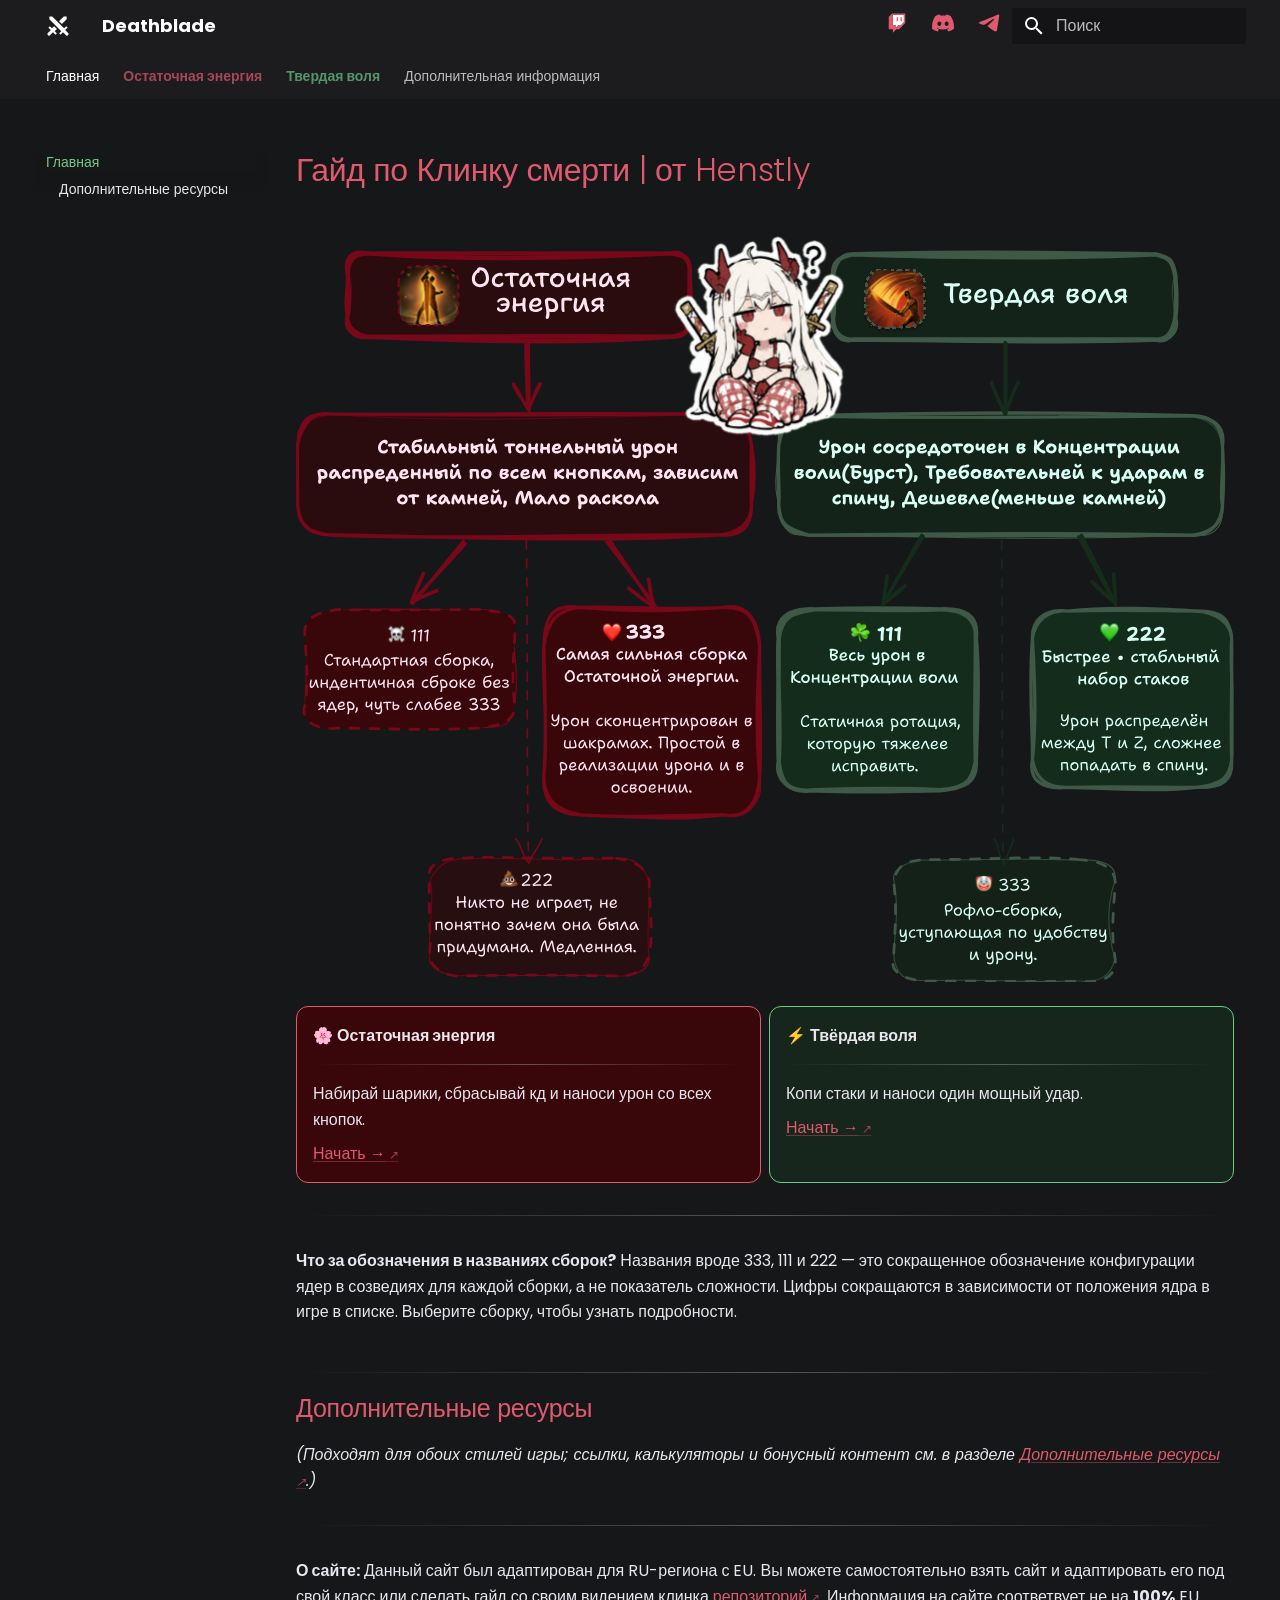
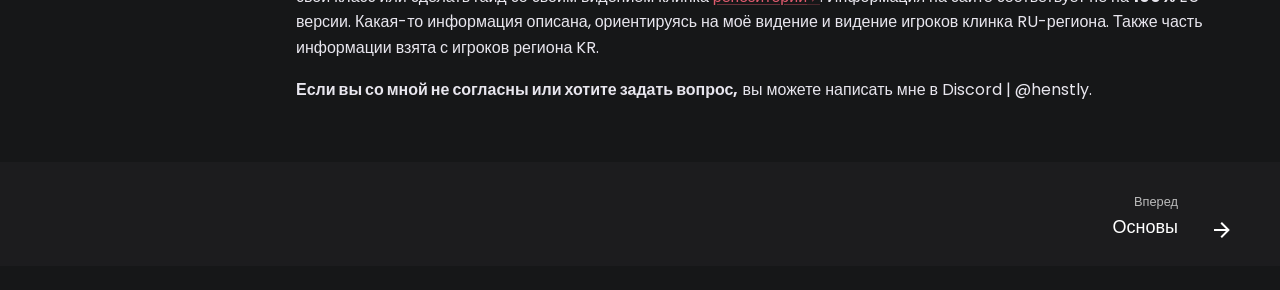
==== commit 77d6ee27: "Deployed 8ab203b0 with mkdocs" ====
--- a/index.html
+++ b/index.html
@@ -51,7 +51,7 @@
       
     
     
-      <link rel="stylesheet" href="stylesheets/extra.css?v=141">
+      <link rel="stylesheet" href="stylesheets/extra.css?v=171">
     
     <script>__md_scope=new URL(".",location),__md_hash=e=>[...e].reduce(((e,_)=>(e<<5)-e+_.charCodeAt(0)),0),__md_get=(e,_=localStorage,t=__md_scope)=>JSON.parse(_.getItem(t.pathname+"."+e)),__md_set=(e,_,t=localStorage,a=__md_scope)=>{try{t.setItem(a.pathname+"."+e,JSON.stringify(_))}catch(e){}}</script>
     
@@ -398,10 +398,6 @@
       
         
       
-        
-      
-        
-      
     
     
     
@@ -482,34 +478,6 @@
   
   
     <li class="md-nav__item">
-      <a href="remaining-energy/standard/" class="md-nav__link">
-        
-  
-  
-  <span class="md-ellipsis">
-    
-  
-    Стандарт без ядер
-  
-
-    
-  </span>
-  
-  
-
-      </a>
-    </li>
-  
-
-              
-            
-              
-                
-  
-  
-  
-  
-    <li class="md-nav__item">
       <a href="remaining-energy/111-head-hunt/" class="md-nav__link">
         
   
@@ -518,34 +486,6 @@
     
   
     111 Классика
-  
-
-    
-  </span>
-  
-  
-
-      </a>
-    </li>
-  
-
-              
-            
-              
-                
-  
-  
-  
-  
-    <li class="md-nav__item">
-      <a href="remaining-energy/313-high-floor/" class="md-nav__link">
-        
-  
-  
-  <span class="md-ellipsis">
-    
-  
-    313 Шакрамы 2.0
   
 
     
@@ -602,10 +542,6 @@
   
     
     
-      
-        
-      
-        
       
         
       
@@ -693,34 +629,6 @@
   
   
     <li class="md-nav__item">
-      <a href="surge/pre-ark-grid/" class="md-nav__link">
-        
-  
-  
-  <span class="md-ellipsis">
-    
-  
-    Билд без ядер
-  
-
-    
-  </span>
-  
-  
-
-      </a>
-    </li>
-  
-
-              
-            
-              
-                
-  
-  
-  
-  
-    <li class="md-nav__item">
       <a href="surge/111-classic/" class="md-nav__link">
         
   
@@ -757,34 +665,6 @@
     
   
     222 Ускоренный
-  
-
-    
-  </span>
-  
-  
-
-      </a>
-    </li>
-  
-
-              
-            
-              
-                
-  
-  
-  
-  
-    <li class="md-nav__item">
-      <a href="surge/333-blitz/" class="md-nav__link">
-        
-  
-  
-  <span class="md-ellipsis">
-    
-  
-    333 Охота за головами
   
 
     
@@ -850,7 +730,7 @@
 
 
 <h1 id="henstly">Гайд по Клинку смерти | от Henstly<a class="headerlink" href="#henstly" title="Permanent link">&para;</a></h1>
-<p><img alt="Схема пути Клинка смерти" src="assets/shared/flowchart-deathblade-paths.svg" /></p>
+<p><img alt="Схема пути Клинка смерти" src="assets/shared/flowchart-deathblade-paths.svg?v=2" /></p>
 <div class="grid cards">
 <ul>
 <li>
@@ -870,10 +750,10 @@
 <hr />
 <p><strong>Что за обозначения в названиях сборок?</strong> Названия вроде 333, 111 и 222 — это сокращенное обозначение конфигурации ядер в созведиях для каждой сборки, а не показатель сложности. Цифры сокращаются в зависимости от положения ядра в игре в списке. Выберите сборку, чтобы узнать подробности.</p>
 <h2 id="_1">Дополнительные ресурсы<a class="headerlink" href="#_1" title="Permanent link">&para;</a></h2>
-<p><em>(Подходят для обоих стилей игры;ссылки, калькуляторы и бонусный контент см. в разделе <a href="resources/">Дополнительные ресурсы</a>.)</em></p>
+<p><em>(Подходят для обоих стилей игры; ссылки, калькуляторы и бонусный контент см. в разделе <a href="resources/">Дополнительные ресурсы</a>.)</em></p>
 <hr />
-<p><strong>О сайте:</strong> Данный сайт был адаптирован для RU региона с EU вы можете самостоятельно взять сайт и адаптировать его под свой класс или сделать гайд со своим видением клинка <a href="https://github.com/interlockme/deathblade">репозиторий</a>. Информация на сайте соответвует не на <strong>100%</strong> EU версии. Какая то ифнормация была описана орентируясь на моё видение и видение игроков на клинках RU региона. А так же часть информация взята с игкров региона KR.</p>
-<p><strong>Если вы со мной не согласный или хотите задать вопрос</strong> вы можете написать мне в Discord | @henstly. </p>
+<p><strong>О сайте:</strong> Данный сайт был адаптирован для RU-региона с EU. Вы можете самостоятельно взять сайт и адаптировать его под свой класс или сделать гайд со своим видением клинка <a href="https://github.com/interlockme/deathblade">репозиторий</a>. Информация на сайте соответвует не на <strong>100%</strong> EU версии. Какая-то информация описана, ориентируясь на моё видение и видение игроков клинка RU-региона. Также часть информации взята с игроков региона KR.</p>
+<p><strong>Если вы со мной не согласны или хотите задать вопрос,</strong> вы можете написать мне в Discord | @henstly. </p>
 
 
 
@@ -959,15 +839,15 @@
       
         <script src="javascripts/header-links.js?v=1"></script>
       
-        <script src="javascripts/lazy-calculators.js?v=18"></script>
-      
-        <script src="javascripts/extra.js?v=2"></script>
-      
-        <script src="javascripts/build-data.js?v=20"></script>
-      
-        <script src="javascripts/build-stats-badge.js?v=2"></script>
-      
-        <script src="javascripts/skill-data.js?v=22"></script>
+        <script src="javascripts/lazy-calculators.js?v=24"></script>
+      
+        <script src="javascripts/extra.js?v=3"></script>
+      
+        <script src="javascripts/build-data.js?v=23"></script>
+      
+        <script src="javascripts/build-stats-badge.js?v=3"></script>
+      
+        <script src="javascripts/skill-data.js?v=24"></script>
       
         <script src="javascripts/skill-names.js?v=15"></script>
       
@@ -975,19 +855,19 @@
       
         <script src="javascripts/skill-setup.js?v=11"></script>
       
-        <script src="javascripts/essentials-table.js?v=5"></script>
+        <script src="javascripts/essentials-table.js?v=6"></script>
       
         <script src="javascripts/core-options-data.js?v=8"></script>
       
         <script src="javascripts/ark-core-badge.js?v=9"></script>
       
-        <script src="javascripts/ap-node-names.js?v=10"></script>
-      
-        <script src="javascripts/ap-node-effects.js?v=8"></script>
+        <script src="javascripts/ap-node-names.js?v=12"></script>
+      
+        <script src="javascripts/ap-node-effects.js?v=9"></script>
       
         <script src="javascripts/ark-passive-tree.js?v=8"></script>
       
-        <script src="javascripts/gem-priority.js?v=6"></script>
+        <script src="javascripts/gem-priority.js?v=8"></script>
       
         <script src="javascripts/pentagon-badge.js?v=5"></script>
       
@@ -999,19 +879,17 @@
       
         <script src="javascripts/rune-tooltip.js?v=7"></script>
       
-        <script src="javascripts/glossary-data.js?v=14"></script>
+        <script src="javascripts/glossary-data.js?v=15"></script>
       
         <script src="javascripts/glossary-tooltip.js?v=3"></script>
       
-        <script src="javascripts/rotation-practice.js?v=8"></script>
+        <script src="javascripts/rotation-practice.js?v=9"></script>
       
         <script src="javascripts/dps-chart.js?v=8"></script>
       
         <script src="javascripts/gem-dps-tooltip.js?v=11"></script>
       
-        <script src="javascripts/build-compare.js?v=11"></script>
-      
-        <script src="javascripts/last-updated.js?v=3"></script>
+        <script src="javascripts/build-compare.js?v=15"></script>
       
         <script src="javascripts/image-lightbox.js?v=1"></script>
       
--- a/assets/external/fonts.googleapis.com/css.9a3d0420.css
+++ b/assets/external/fonts.googleapis.com/css.9a3d0420.css
@@ -5,7 +5,7 @@
   font-weight: 300;
   font-display: fallback;
   src: url(../fonts.gstatic.com/s/poppins/v24/pxiDyp8kv8JHgFVrJJLm21lVFteOcEg.woff2) format('woff2');
-  unicode-range: U+0900-097F, U+1CD0-1CF9, U+200C-200D, U+20A8, U+20B9, U+20F0, U+25CC, U+A830-A839, U+A8E0-A8FF, U+11B00-11B09;
+  unicode-range: U+0900-097F, U+1CD0-1CF4, U+1CF7-1CF9, U+200C-200D, U+20A8, U+20B9, U+20F0, U+25CC, U+A830-A839, U+A8E0-A8FF, U+11B00-11B0A;
 }
 /* latin-ext */
 @font-face {
@@ -14,7 +14,7 @@
   font-weight: 300;
   font-display: fallback;
   src: url(../fonts.gstatic.com/s/poppins/v24/pxiDyp8kv8JHgFVrJJLm21lVGdeOcEg.woff2) format('woff2');
-  unicode-range: U+0100-02BA, U+02BD-02C5, U+02C7-02CC, U+02CE-02D7, U+02DD-02FF, U+0304, U+0308, U+0329, U+1D00-1DBF, U+1E00-1E9F, U+1EF2-1EFF, U+2020, U+20A0-20AB, U+20AD-20C0, U+2113, U+2C60-2C7F, U+A720-A7FF;
+  unicode-range: U+0100-02BA, U+02BD-02C5, U+02C7-02CC, U+02CE-02D7, U+02DD-02FF, U+0304, U+0308, U+0329, U+1D00-1DBF, U+1E00-1E9F, U+1EF2-1EFF, U+2020, U+20A0-20AB, U+20AD-20C4, U+2113, U+2C60-2C7F, U+A720-A7FF;
 }
 /* latin */
 @font-face {
@@ -32,7 +32,7 @@
   font-weight: 400;
   font-display: fallback;
   src: url(../fonts.gstatic.com/s/poppins/v24/pxiGyp8kv8JHgFVrJJLucXtAKPY.woff2) format('woff2');
-  unicode-range: U+0900-097F, U+1CD0-1CF9, U+200C-200D, U+20A8, U+20B9, U+20F0, U+25CC, U+A830-A839, U+A8E0-A8FF, U+11B00-11B09;
+  unicode-range: U+0900-097F, U+1CD0-1CF4, U+1CF7-1CF9, U+200C-200D, U+20A8, U+20B9, U+20F0, U+25CC, U+A830-A839, U+A8E0-A8FF, U+11B00-11B0A;
 }
 /* latin-ext */
 @font-face {
@@ -41,7 +41,7 @@
   font-weight: 400;
   font-display: fallback;
   src: url(../fonts.gstatic.com/s/poppins/v24/pxiGyp8kv8JHgFVrJJLufntAKPY.woff2) format('woff2');
-  unicode-range: U+0100-02BA, U+02BD-02C5, U+02C7-02CC, U+02CE-02D7, U+02DD-02FF, U+0304, U+0308, U+0329, U+1D00-1DBF, U+1E00-1E9F, U+1EF2-1EFF, U+2020, U+20A0-20AB, U+20AD-20C0, U+2113, U+2C60-2C7F, U+A720-A7FF;
+  unicode-range: U+0100-02BA, U+02BD-02C5, U+02C7-02CC, U+02CE-02D7, U+02DD-02FF, U+0304, U+0308, U+0329, U+1D00-1DBF, U+1E00-1E9F, U+1EF2-1EFF, U+2020, U+20A0-20AB, U+20AD-20C4, U+2113, U+2C60-2C7F, U+A720-A7FF;
 }
 /* latin */
 @font-face {
@@ -59,7 +59,7 @@
   font-weight: 700;
   font-display: fallback;
   src: url(../fonts.gstatic.com/s/poppins/v24/pxiDyp8kv8JHgFVrJJLmy15VFteOcEg.woff2) format('woff2');
-  unicode-range: U+0900-097F, U+1CD0-1CF9, U+200C-200D, U+20A8, U+20B9, U+20F0, U+25CC, U+A830-A839, U+A8E0-A8FF, U+11B00-11B09;
+  unicode-range: U+0900-097F, U+1CD0-1CF4, U+1CF7-1CF9, U+200C-200D, U+20A8, U+20B9, U+20F0, U+25CC, U+A830-A839, U+A8E0-A8FF, U+11B00-11B0A;
 }
 /* latin-ext */
 @font-face {
@@ -68,7 +68,7 @@
   font-weight: 700;
   font-display: fallback;
   src: url(../fonts.gstatic.com/s/poppins/v24/pxiDyp8kv8JHgFVrJJLmy15VGdeOcEg.woff2) format('woff2');
-  unicode-range: U+0100-02BA, U+02BD-02C5, U+02C7-02CC, U+02CE-02D7, U+02DD-02FF, U+0304, U+0308, U+0329, U+1D00-1DBF, U+1E00-1E9F, U+1EF2-1EFF, U+2020, U+20A0-20AB, U+20AD-20C0, U+2113, U+2C60-2C7F, U+A720-A7FF;
+  unicode-range: U+0100-02BA, U+02BD-02C5, U+02C7-02CC, U+02CE-02D7, U+02DD-02FF, U+0304, U+0308, U+0329, U+1D00-1DBF, U+1E00-1E9F, U+1EF2-1EFF, U+2020, U+20A0-20AB, U+20AD-20C4, U+2113, U+2C60-2C7F, U+A720-A7FF;
 }
 /* latin */
 @font-face {
@@ -86,7 +86,7 @@
   font-weight: 300;
   font-display: fallback;
   src: url(../fonts.gstatic.com/s/poppins/v24/pxiByp8kv8JHgFVrLDz8Z11lFc-K.woff2) format('woff2');
-  unicode-range: U+0900-097F, U+1CD0-1CF9, U+200C-200D, U+20A8, U+20B9, U+20F0, U+25CC, U+A830-A839, U+A8E0-A8FF, U+11B00-11B09;
+  unicode-range: U+0900-097F, U+1CD0-1CF4, U+1CF7-1CF9, U+200C-200D, U+20A8, U+20B9, U+20F0, U+25CC, U+A830-A839, U+A8E0-A8FF, U+11B00-11B0A;
 }
 /* latin-ext */
 @font-face {
@@ -95,7 +95,7 @@
   font-weight: 300;
   font-display: fallback;
   src: url(../fonts.gstatic.com/s/poppins/v24/pxiByp8kv8JHgFVrLDz8Z1JlFc-K.woff2) format('woff2');
-  unicode-range: U+0100-02BA, U+02BD-02C5, U+02C7-02CC, U+02CE-02D7, U+02DD-02FF, U+0304, U+0308, U+0329, U+1D00-1DBF, U+1E00-1E9F, U+1EF2-1EFF, U+2020, U+20A0-20AB, U+20AD-20C0, U+2113, U+2C60-2C7F, U+A720-A7FF;
+  unicode-range: U+0100-02BA, U+02BD-02C5, U+02C7-02CC, U+02CE-02D7, U+02DD-02FF, U+0304, U+0308, U+0329, U+1D00-1DBF, U+1E00-1E9F, U+1EF2-1EFF, U+2020, U+20A0-20AB, U+20AD-20C4, U+2113, U+2C60-2C7F, U+A720-A7FF;
 }
 /* latin */
 @font-face {
@@ -113,7 +113,7 @@
   font-weight: 400;
   font-display: fallback;
   src: url(../fonts.gstatic.com/s/poppins/v24/pxiEyp8kv8JHgFVrJJbecmNE.woff2) format('woff2');
-  unicode-range: U+0900-097F, U+1CD0-1CF9, U+200C-200D, U+20A8, U+20B9, U+20F0, U+25CC, U+A830-A839, U+A8E0-A8FF, U+11B00-11B09;
+  unicode-range: U+0900-097F, U+1CD0-1CF4, U+1CF7-1CF9, U+200C-200D, U+20A8, U+20B9, U+20F0, U+25CC, U+A830-A839, U+A8E0-A8FF, U+11B00-11B0A;
 }
 /* latin-ext */
 @font-face {
@@ -122,7 +122,7 @@
   font-weight: 400;
   font-display: fallback;
   src: url(../fonts.gstatic.com/s/poppins/v24/pxiEyp8kv8JHgFVrJJnecmNE.woff2) format('woff2');
-  unicode-range: U+0100-02BA, U+02BD-02C5, U+02C7-02CC, U+02CE-02D7, U+02DD-02FF, U+0304, U+0308, U+0329, U+1D00-1DBF, U+1E00-1E9F, U+1EF2-1EFF, U+2020, U+20A0-20AB, U+20AD-20C0, U+2113, U+2C60-2C7F, U+A720-A7FF;
+  unicode-range: U+0100-02BA, U+02BD-02C5, U+02C7-02CC, U+02CE-02D7, U+02DD-02FF, U+0304, U+0308, U+0329, U+1D00-1DBF, U+1E00-1E9F, U+1EF2-1EFF, U+2020, U+20A0-20AB, U+20AD-20C4, U+2113, U+2C60-2C7F, U+A720-A7FF;
 }
 /* latin */
 @font-face {
@@ -140,7 +140,7 @@
   font-weight: 700;
   font-display: fallback;
   src: url(../fonts.gstatic.com/s/poppins/v24/pxiByp8kv8JHgFVrLCz7Z11lFc-K.woff2) format('woff2');
-  unicode-range: U+0900-097F, U+1CD0-1CF9, U+200C-200D, U+20A8, U+20B9, U+20F0, U+25CC, U+A830-A839, U+A8E0-A8FF, U+11B00-11B09;
+  unicode-range: U+0900-097F, U+1CD0-1CF4, U+1CF7-1CF9, U+200C-200D, U+20A8, U+20B9, U+20F0, U+25CC, U+A830-A839, U+A8E0-A8FF, U+11B00-11B0A;
 }
 /* latin-ext */
 @font-face {
@@ -149,7 +149,7 @@
   font-weight: 700;
   font-display: fallback;
   src: url(../fonts.gstatic.com/s/poppins/v24/pxiByp8kv8JHgFVrLCz7Z1JlFc-K.woff2) format('woff2');
-  unicode-range: U+0100-02BA, U+02BD-02C5, U+02C7-02CC, U+02CE-02D7, U+02DD-02FF, U+0304, U+0308, U+0329, U+1D00-1DBF, U+1E00-1E9F, U+1EF2-1EFF, U+2020, U+20A0-20AB, U+20AD-20C0, U+2113, U+2C60-2C7F, U+A720-A7FF;
+  unicode-range: U+0100-02BA, U+02BD-02C5, U+02C7-02CC, U+02CE-02D7, U+02DD-02FF, U+0304, U+0308, U+0329, U+1D00-1DBF, U+1E00-1E9F, U+1EF2-1EFF, U+2020, U+20A0-20AB, U+20AD-20C4, U+2113, U+2C60-2C7F, U+A720-A7FF;
 }
 /* latin */
 @font-face {
@@ -203,7 +203,7 @@
   font-weight: 400;
   font-display: fallback;
   src: url(../fonts.gstatic.com/s/robotomono/v31/L0x7DF4xlVMF-BfR8bXMIjhOm3OWWoKC.woff2) format('woff2');
-  unicode-range: U+0100-02BA, U+02BD-02C5, U+02C7-02CC, U+02CE-02D7, U+02DD-02FF, U+0304, U+0308, U+0329, U+1D00-1DBF, U+1E00-1E9F, U+1EF2-1EFF, U+2020, U+20A0-20AB, U+20AD-20C0, U+2113, U+2C60-2C7F, U+A720-A7FF;
+  unicode-range: U+0100-02BA, U+02BD-02C5, U+02C7-02CC, U+02CE-02D7, U+02DD-02FF, U+0304, U+0308, U+0329, U+1D00-1DBF, U+1E00-1E9F, U+1EF2-1EFF, U+2020, U+20A0-20AB, U+20AD-20C4, U+2113, U+2C60-2C7F, U+A720-A7FF;
 }
 /* latin */
 @font-face {
@@ -257,7 +257,7 @@
   font-weight: 700;
   font-display: fallback;
   src: url(../fonts.gstatic.com/s/robotomono/v31/L0x7DF4xlVMF-BfR8bXMIjhOm3OWWoKC.woff2) format('woff2');
-  unicode-range: U+0100-02BA, U+02BD-02C5, U+02C7-02CC, U+02CE-02D7, U+02DD-02FF, U+0304, U+0308, U+0329, U+1D00-1DBF, U+1E00-1E9F, U+1EF2-1EFF, U+2020, U+20A0-20AB, U+20AD-20C0, U+2113, U+2C60-2C7F, U+A720-A7FF;
+  unicode-range: U+0100-02BA, U+02BD-02C5, U+02C7-02CC, U+02CE-02D7, U+02DD-02FF, U+0304, U+0308, U+0329, U+1D00-1DBF, U+1E00-1E9F, U+1EF2-1EFF, U+2020, U+20A0-20AB, U+20AD-20C4, U+2113, U+2C60-2C7F, U+A720-A7FF;
 }
 /* latin */
 @font-face {
@@ -311,7 +311,7 @@
   font-weight: 400;
   font-display: fallback;
   src: url(../fonts.gstatic.com/s/robotomono/v31/L0x5DF4xlVMF-BfR8bXMIjhFq3-OXg.woff2) format('woff2');
-  unicode-range: U+0100-02BA, U+02BD-02C5, U+02C7-02CC, U+02CE-02D7, U+02DD-02FF, U+0304, U+0308, U+0329, U+1D00-1DBF, U+1E00-1E9F, U+1EF2-1EFF, U+2020, U+20A0-20AB, U+20AD-20C0, U+2113, U+2C60-2C7F, U+A720-A7FF;
+  unicode-range: U+0100-02BA, U+02BD-02C5, U+02C7-02CC, U+02CE-02D7, U+02DD-02FF, U+0304, U+0308, U+0329, U+1D00-1DBF, U+1E00-1E9F, U+1EF2-1EFF, U+2020, U+20A0-20AB, U+20AD-20C4, U+2113, U+2C60-2C7F, U+A720-A7FF;
 }
 /* latin */
 @font-face {
@@ -365,7 +365,7 @@
   font-weight: 700;
   font-display: fallback;
   src: url(../fonts.gstatic.com/s/robotomono/v31/L0x5DF4xlVMF-BfR8bXMIjhFq3-OXg.woff2) format('woff2');
-  unicode-range: U+0100-02BA, U+02BD-02C5, U+02C7-02CC, U+02CE-02D7, U+02DD-02FF, U+0304, U+0308, U+0329, U+1D00-1DBF, U+1E00-1E9F, U+1EF2-1EFF, U+2020, U+20A0-20AB, U+20AD-20C0, U+2113, U+2C60-2C7F, U+A720-A7FF;
+  unicode-range: U+0100-02BA, U+02BD-02C5, U+02C7-02CC, U+02CE-02D7, U+02DD-02FF, U+0304, U+0308, U+0329, U+1D00-1DBF, U+1E00-1E9F, U+1EF2-1EFF, U+2020, U+20A0-20AB, U+20AD-20C4, U+2113, U+2C60-2C7F, U+A720-A7FF;
 }
 /* latin */
 @font-face {
--- a/stylesheets/extra.css
+++ b/stylesheets/extra.css
@@ -449,6 +449,11 @@
 .md-typeset .gem-col-header p {
   display: contents;
 }
+.md-typeset .gem-col-icon {
+  width: 2.4em;
+  height: 2.4em;
+  flex: 0 0 auto;
+}
 .md-typeset .gem-col-title {
   font-weight: 700;
   color: #e8e4e8;
@@ -468,7 +473,7 @@
 }
 .md-typeset .gem-item:not(.gem-item-expandable) {
   display: grid;
-  grid-template-columns: 1.7em 1.7em 1fr auto;
+  grid-template-columns: 1.7em 1.7em 1fr auto auto;
   align-items: center;
   column-gap: 0.7em;
 }
@@ -506,6 +511,16 @@
   font-size: 0.92em;
   color: #b8b4b8;
 }
+.md-typeset .gem-item-level {
+  font-size: 0.78em;
+  line-height: 1.25;
+  text-align: right;
+  color: var(--dbc-gem-name-muted);
+  opacity: 0.8;
+}
+.md-typeset .gem-item-expandable > summary .gem-item-level {
+  margin-right: 0.2em;
+}
 .md-typeset .gem-col-dmg .gem-item:hover { border-color: rgba(var(--dbc-rose-rgb), 0.5); }
 .md-typeset .gem-col-cd .gem-item:hover { border-color: rgba(var(--dbc-teal-rgb), 0.5); }
 .md-typeset .gem-col-dmg .gem-item:hover .gem-item-icon {
@@ -547,7 +562,7 @@
 }
 .md-typeset details.gem-item-expandable > summary {
   display: grid;
-  grid-template-columns: 1.7em 1.7em 1fr auto;
+  grid-template-columns: 1.7em 1.7em 1fr auto auto;
   align-items: center;
   column-gap: 0.7em;
   padding: 0.55em 0.85em;
@@ -619,6 +634,25 @@
   vertical-align: -0.2em;
   margin-right: 0.35em;
   box-shadow: 0 0 0 1px rgba(var(--dbc-purple-rgb), 0.28);
+}
+.md-typeset .rotation-stage {
+  display: block;
+  overflow: hidden;
+  margin: 1.7em 0 0.3em;
+  font-size: 0.8em;
+  font-weight: 700;
+  letter-spacing: 0.06em;
+  text-transform: uppercase;
+  color: var(--dbc-red);
+}
+.md-typeset .rotation-stage::after {
+  content: "";
+  display: inline-block;
+  vertical-align: middle;
+  width: 100%;
+  height: 1px;
+  margin: 0 -100% 0 0.7em;
+  background: linear-gradient(90deg, rgba(var(--dbc-purple-rgb), 0.26), transparent 85%);
 }
 .md-typeset .rotation-line {
   display: flex;
@@ -1114,6 +1148,89 @@
 }
 .md-typeset .build-card ul {
   margin: 0.4em 0 0.7em;
+}
+.md-typeset .build-card-row--wide {
+  flex-direction: column;
+  align-items: stretch;
+}
+.md-typeset .build-card-row--wide .build-card {
+  width: 100%;
+}
+.md-typeset .build-card-row--wide .pentagon-badge {
+  flex: 1 1 auto;
+  width: 100%;
+  max-width: none;
+  margin: 0.75em 0 0;
+  padding: 0.7em 1em;
+  display: grid;
+  grid-template-columns: auto minmax(0, 1fr);
+  grid-template-areas:
+    "svg title"
+    "svg extra";
+  align-items: center;
+  column-gap: 1.15em;
+  row-gap: 0.45em;
+}
+.md-typeset .build-card-row--wide .pentagon-svg-mount {
+  grid-area: svg;
+  align-self: center;
+  flex: 0 0 auto;
+  width: 128px;
+  max-width: 128px;
+}
+.md-typeset .build-card-row--wide .pentagon-badge-title {
+  grid-area: title;
+  align-self: end;
+  text-align: left;
+  margin-bottom: 0;
+}
+.md-typeset .build-card-row--wide .pentagon-badge-extra {
+  grid-area: extra;
+  align-self: start;
+  margin-top: 0;
+  padding-top: 0;
+  width: 100%;
+  display: flex;
+  flex-direction: row;
+  justify-content: flex-start;
+  flex-wrap: wrap;
+  gap: 0.4em 0.7em;
+}
+.md-typeset .build-card-row--wide .pentagon-badge-extra .video-chip {
+  margin-bottom: 0;
+}
+@media screen and (max-width: 620px) {
+  .md-typeset .build-card-row--wide .pentagon-badge {
+    grid-template-columns: minmax(0, 1fr);
+    grid-template-areas:
+      "svg"
+      "title"
+      "extra";
+    justify-items: start;
+    row-gap: 0.5em;
+  }
+  .md-typeset .build-card-row--wide .pentagon-svg-mount {
+    width: 118px;
+  }
+  .md-typeset .build-card-row--wide .pentagon-badge-title {
+    align-self: start;
+  }
+}
+.md-typeset .build-card-lede {
+  margin: 0.75em 0 0.15em;
+  padding: 0.1em 0 0.1em 0.85em;
+  border-left: 3px solid rgba(var(--dbc-teal-rgb), 0.65);
+  color: var(--dbc-slate);
+  font-style: italic;
+  font-size: 0.98em;
+  line-height: 1.5;
+}
+@media screen and (max-width: 720px) {
+  .md-typeset .build-card-lede {
+    padding-left: 0.6em;
+    border-left-width: 2px;
+    font-size: 0.95em;
+  }
 }
 .md-typeset a.video-chip {
   display: inline-flex;
@@ -1575,6 +1692,77 @@
   background-color: rgba(255, 255, 255, 0.05);
   border: 1px solid rgba(255, 255, 255, 0.14);
   transition: border-color 0.15s ease;
+}
+.md-typeset .choice-or {
+  align-self: center;
+  font-size: 0.72rem;
+  font-weight: 700;
+  letter-spacing: 0.08em;
+  text-transform: uppercase;
+  color: var(--dbc-lilac);
+  opacity: 0.75;
+  user-select: none;
+  -webkit-user-select: none;
+}
+.md-typeset .engraving-loadout.engraving-loadout-choice {
+  display: grid;
+  grid-template-columns: max-content minmax(0, 1fr) max-content minmax(0, 1fr);
+  grid-auto-rows: 1fr;
+  align-items: stretch;
+  gap: 0.7em;
+}
+.md-typeset .engraving-loadout-choice .engraving-loadout-group,
+.md-typeset .engraving-loadout-choice .engraving-loadout-group > p {
+  display: contents;
+}
+.md-typeset .engraving-loadout-choice .engraving-loadout-label {
+  align-self: center;
+}
+@media screen and (max-width: 600px) {
+  .md-typeset .engraving-loadout.engraving-loadout-choice {
+    grid-template-columns: minmax(0, 1fr);
+    grid-auto-rows: auto;
+  }
+  .md-typeset .engraving-loadout-choice .choice-or {
+    justify-self: start;
+  }
+}
+.md-typeset .engraving-loadout-choice .engraving-chip {
+  display: flex;
+  flex-direction: column;
+  gap: 0.45em;
+  min-width: 0;
+  font-size: 0.95em;
+  line-height: 1.35;
+  padding: 0.55em 1.15em;
+  border-radius: 12px;
+}
+.md-typeset .engraving-loadout-choice .engraving-chip-head {
+  display: flex;
+  align-items: center;
+  gap: 0.45em;
+  min-width: 0;
+}
+.md-typeset .engraving-loadout-choice .engraving-chip img.skill-icon {
+  width: 28px;
+  height: 28px;
+  border-radius: 4px;
+  margin: 0;
+  flex-shrink: 0;
+}
+.md-typeset .engraving-loadout-choice .engraving-chip-level {
+  margin-left: auto;
+  font-size: 0.8em;
+  font-weight: 400;
+  white-space: nowrap;
+  color: var(--dbc-lilac);
+}
+.md-typeset .engraving-loadout-choice .engraving-chip-chips {
+  display: flex;
+  align-items: center;
+  gap: 0.3em;
+  margin-top: auto;
+  flex-wrap: wrap;
 }
 .md-typeset .engraving-chip.skill-tip-anchor:hover,
 .md-typeset .engraving-chip.skill-tip-anchor:focus-visible {
@@ -3681,7 +3869,7 @@
   color: var(--dbc-sky);
 }
 .md-typeset .ap-brace-compare-table th.ap-brace-th-mid {
-  color: var(--dbc-purple);
+  color: var(--dbc-violet);
 }
 .md-typeset .ap-brace-compare-table th.ap-brace-th-high {
   color: var(--dbc-orange);
@@ -3712,7 +3900,7 @@
   color: var(--dbc-sky);
 }
 .md-typeset .ap-brace-label-mid {
-  color: var(--dbc-purple);
+  color: var(--dbc-violet);
 }
 .md-typeset .ap-brace-label-high {
   color: var(--dbc-orange);
@@ -5525,6 +5713,116 @@
   color: var(--dbc-pink);
   background-color: rgba(var(--dbc-rose-rgb), 0.14);
   border-color: rgba(var(--dbc-rose-rgb), 0.4);
+}
+.md-typeset .build-sidenote {
+  margin: 0.4em 0 1.2em;
+  padding: 0.1em 0 0.1em 0.9em;
+  border-left: 3px solid rgba(var(--dbc-red-rgb), 0.4);
+}
+.md-typeset .build-sidenote > p {
+  margin: 0.35em 0;
+}
+.md-typeset .build-sidenote .setup-note-tag {
+  color: var(--dbc-red);
+  background-color: rgba(var(--dbc-red-rgb), 0.12);
+  border-color: rgba(var(--dbc-red-rgb), 0.35);
+  margin-right: 0.45em;
+}
+.md-typeset .gameplay-cards {
+  --gp-rgb: var(--dbc-rose-rgb);
+}
+.md-typeset .gameplay-cards[data-accent="teal"] {
+  --gp-rgb: var(--dbc-teal-rgb);
+}
+.md-typeset .gameplay-cards > ul {
+  display: grid;
+  grid-template-columns: repeat(auto-fit, minmax(min(100%, 15rem), 1fr));
+  gap: 0.6em;
+  margin: 0.8em 0 1em;
+  padding: 0;
+  list-style: none;
+}
+.md-typeset .gameplay-cards > ul > li {
+  min-width: 0;
+  margin: 0;
+  padding: 0.7em 0.95em;
+  border: 1px solid rgba(var(--gp-rgb), 0.32);
+  border-radius: 10px;
+  background-color: rgba(var(--gp-rgb), 0.05);
+  font-size: 0.9em;
+  line-height: 1.5;
+}
+.md-typeset .gameplay-cards > ul > li > strong:first-child {
+  display: block;
+  margin-bottom: 0.2em;
+  font-weight: 700;
+  color: rgb(var(--gp-rgb));
+}
+.md-typeset .gameplay-chips > ul {
+  display: flex;
+  flex-wrap: wrap;
+  gap: 0.45em;
+  margin: 0.8em 0 1em;
+  padding: 0;
+  list-style: none;
+}
+.md-typeset .gameplay-chips > ul > li {
+  min-width: 0;
+  margin: 0;
+  padding: 0.3em 0.85em;
+  border: 1px solid rgba(var(--dbc-purple-rgb), 0.4);
+  border-radius: 999px;
+  background-color: rgba(var(--dbc-purple-rgb), 0.08);
+  font-size: 0.82em;
+}
+.md-typeset .gameplay-chips > ul > li > strong:first-child {
+  color: #ff7d99;
+  margin-right: 0.28em;
+}
+.md-typeset .gameplay-flow > ol {
+  display: flex;
+  flex-wrap: wrap;
+  align-items: center;
+  gap: 0.5em 1.7em;
+  margin: 0.9em 0 1.1em;
+  padding: 0 1.4em 0 0;
+  list-style: none;
+}
+.md-typeset .gameplay-flow > ol > li {
+  position: relative;
+  margin: 0;
+  padding: 0.35em 0.9em;
+  border: 1px solid rgba(var(--dbc-purple-rgb), 0.45);
+  border-radius: 8px;
+  background-color: rgba(var(--dbc-purple-rgb), 0.1);
+  font-size: 0.9em;
+  font-weight: 700;
+}
+.md-typeset .gameplay-flow > ol > li:not(:last-child)::after {
+  content: "\2192";
+  position: absolute;
+  top: 50%;
+  right: -1.35em;
+  transform: translateY(-50%);
+  font-size: 1.15em;
+  font-weight: 400;
+  color: var(--dbc-arrow);
+}
+.md-typeset .gameplay-flow > ol > li:last-child {
+  border-style: dashed;
+}
+.md-typeset aside.setup-note[data-kind="danger"] {
+  margin: 0.8em 0;
+  padding: 0.6em 0.85em;
+  border-left: 3px solid rgba(var(--dbc-rose-rgb), 0.55);
+  border-radius: 4px;
+  background: rgba(var(--dbc-rose-rgb), 0.07);
+}
+.md-typeset aside.setup-note[data-kind="danger"] .setup-note-tag {
+  color: var(--dbc-pink);
+  background-color: rgba(var(--dbc-rose-rgb), 0.14);
+  border-color: rgba(var(--dbc-rose-rgb), 0.4);
+  margin-right: 0.4em;
 }
 .md-typeset .setup-note-arrow {
   width: 0;
@@ -5784,6 +6082,25 @@
 .md-typeset img.zoomable-image,
 .md-typeset img.zoomable-image:hover {
   cursor: zoom-in !important;
+}
+.md-typeset img.sticker-image {
+  display: block;
+  margin: 0 auto 1.2em;
+  max-width: min(220px, 100%);
+  height: auto;
+  border-radius: 6px;
+}
+.md-typeset img.sticker-image-side {
+  float: right;
+  margin: 0.2em 0 0.8em 1.4em;
+  max-width: min(180px, 40%);
+}
+@media screen and (max-width: 600px) {
+  .md-typeset img.sticker-image-side {
+    float: none;
+    margin: 0 auto 1.2em;
+    max-width: min(220px, 100%);
+  }
 }
 body .image-lightbox-overlay,
 body .image-lightbox-overlay:hover,
